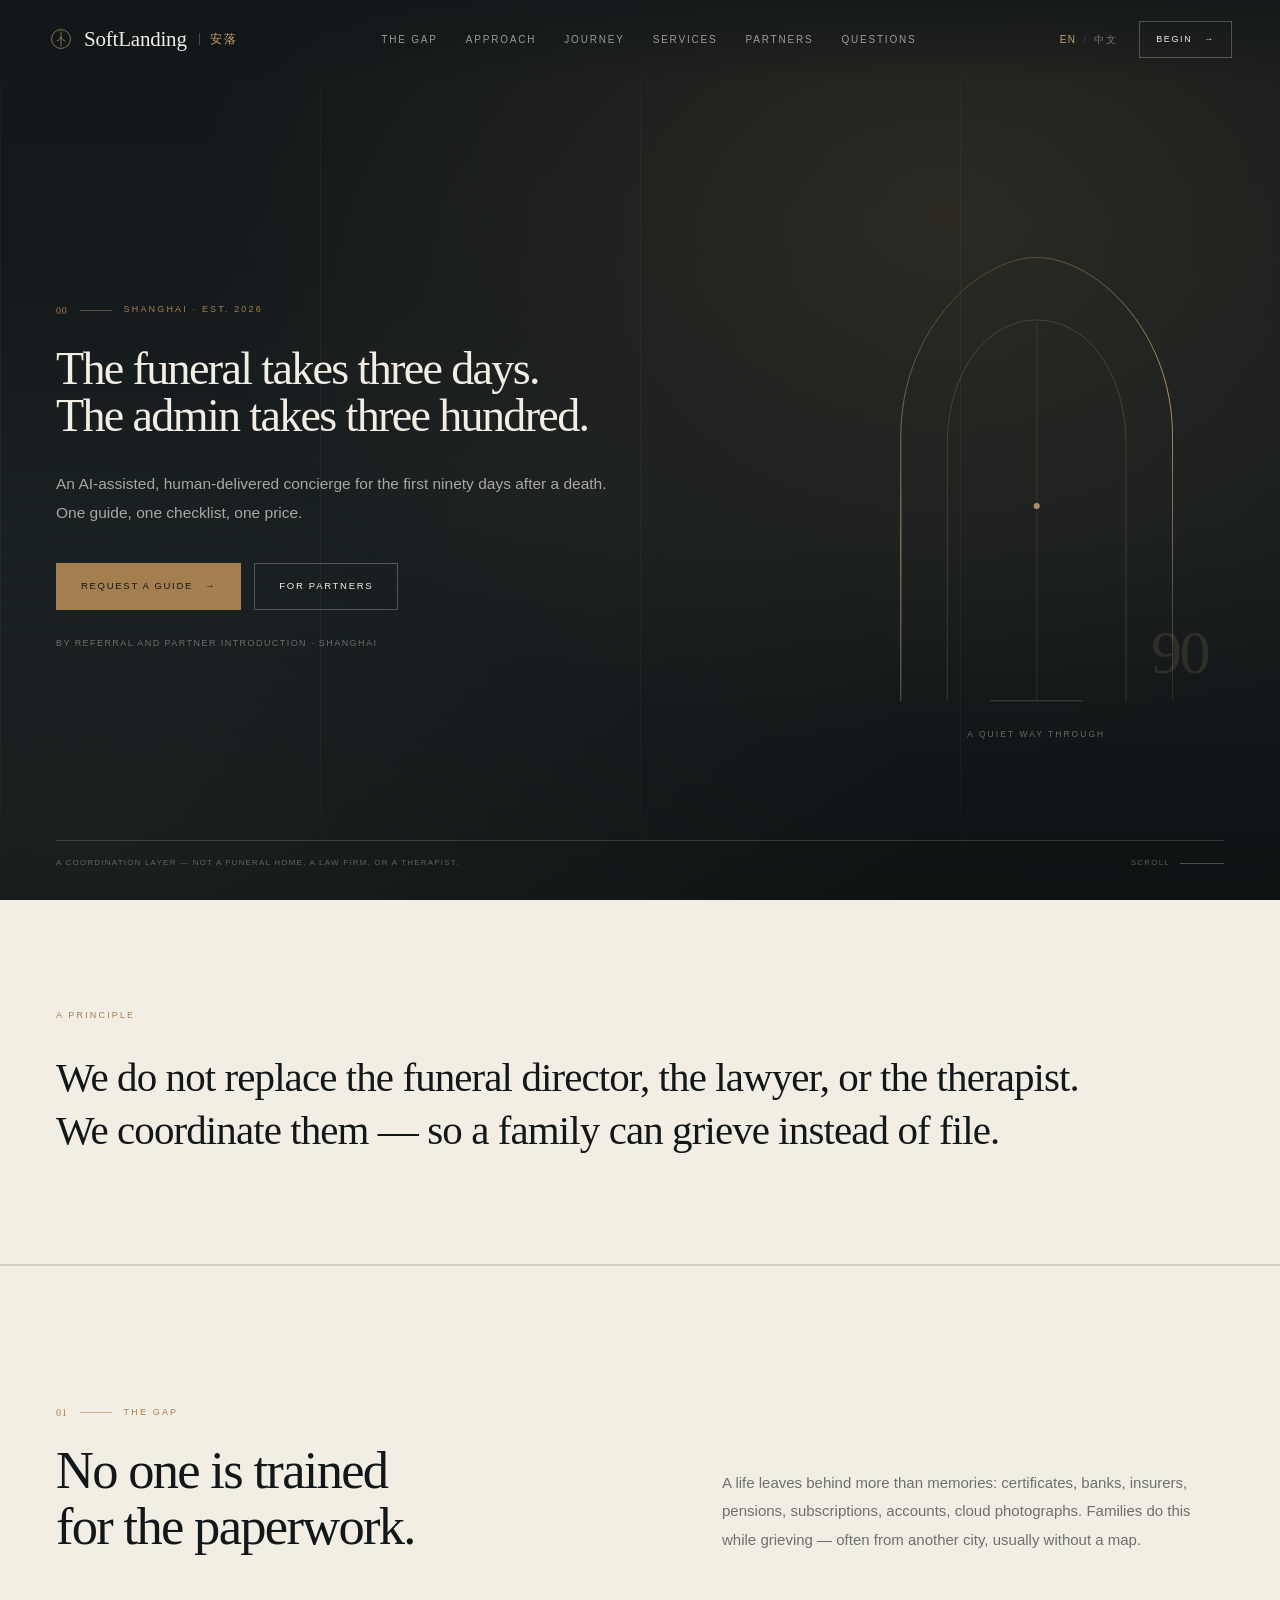
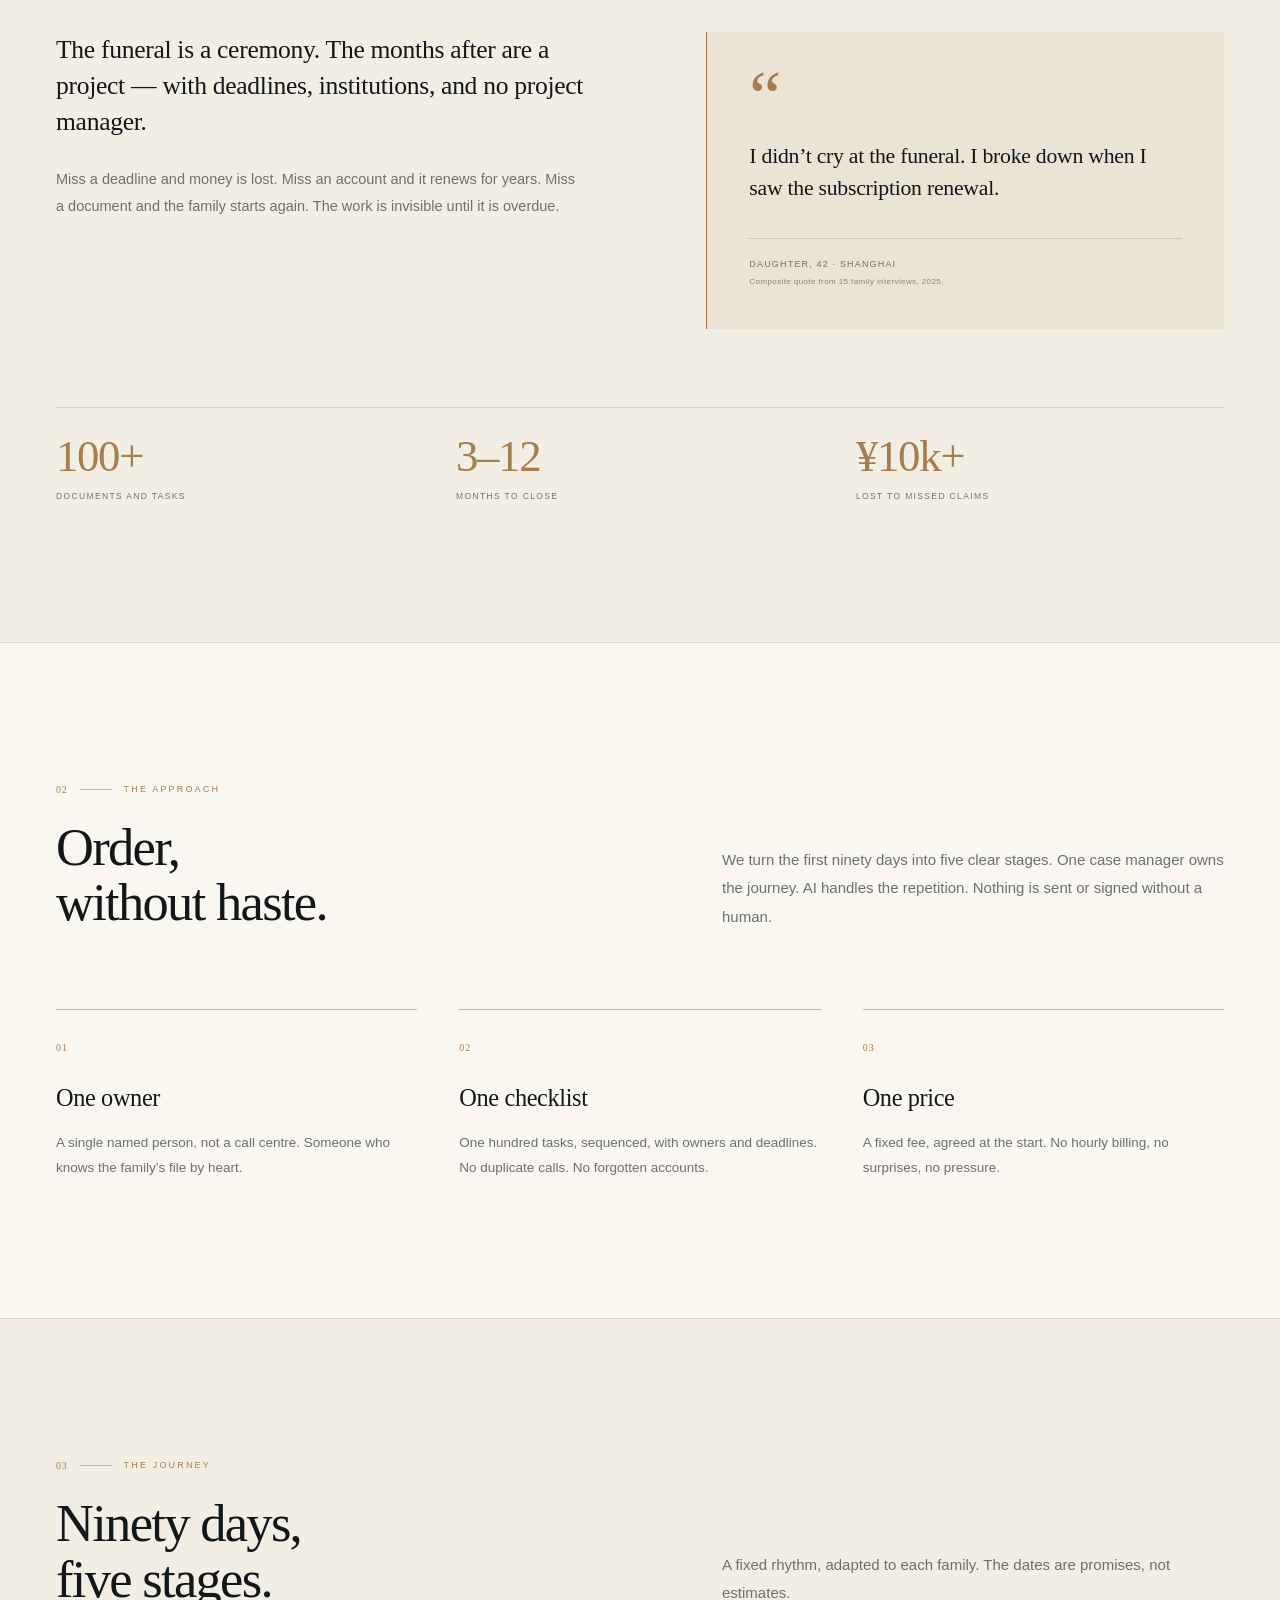
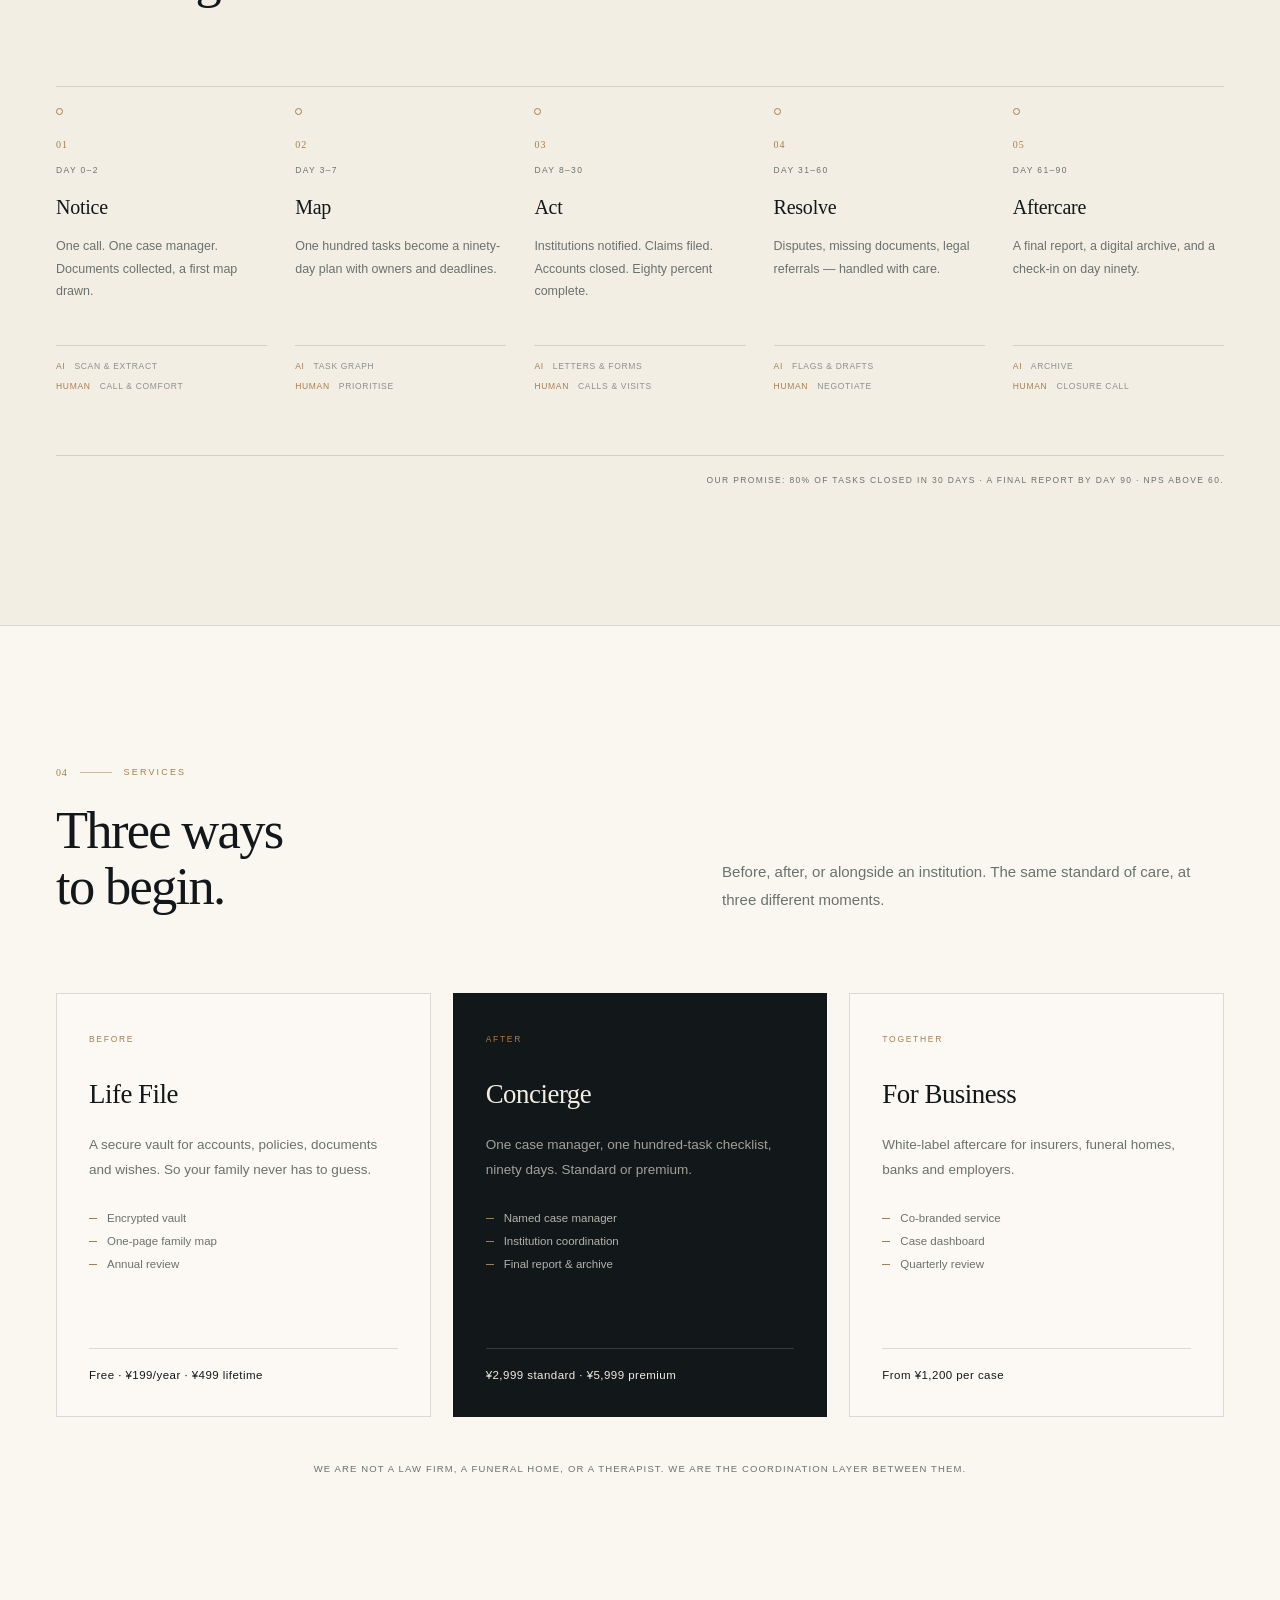
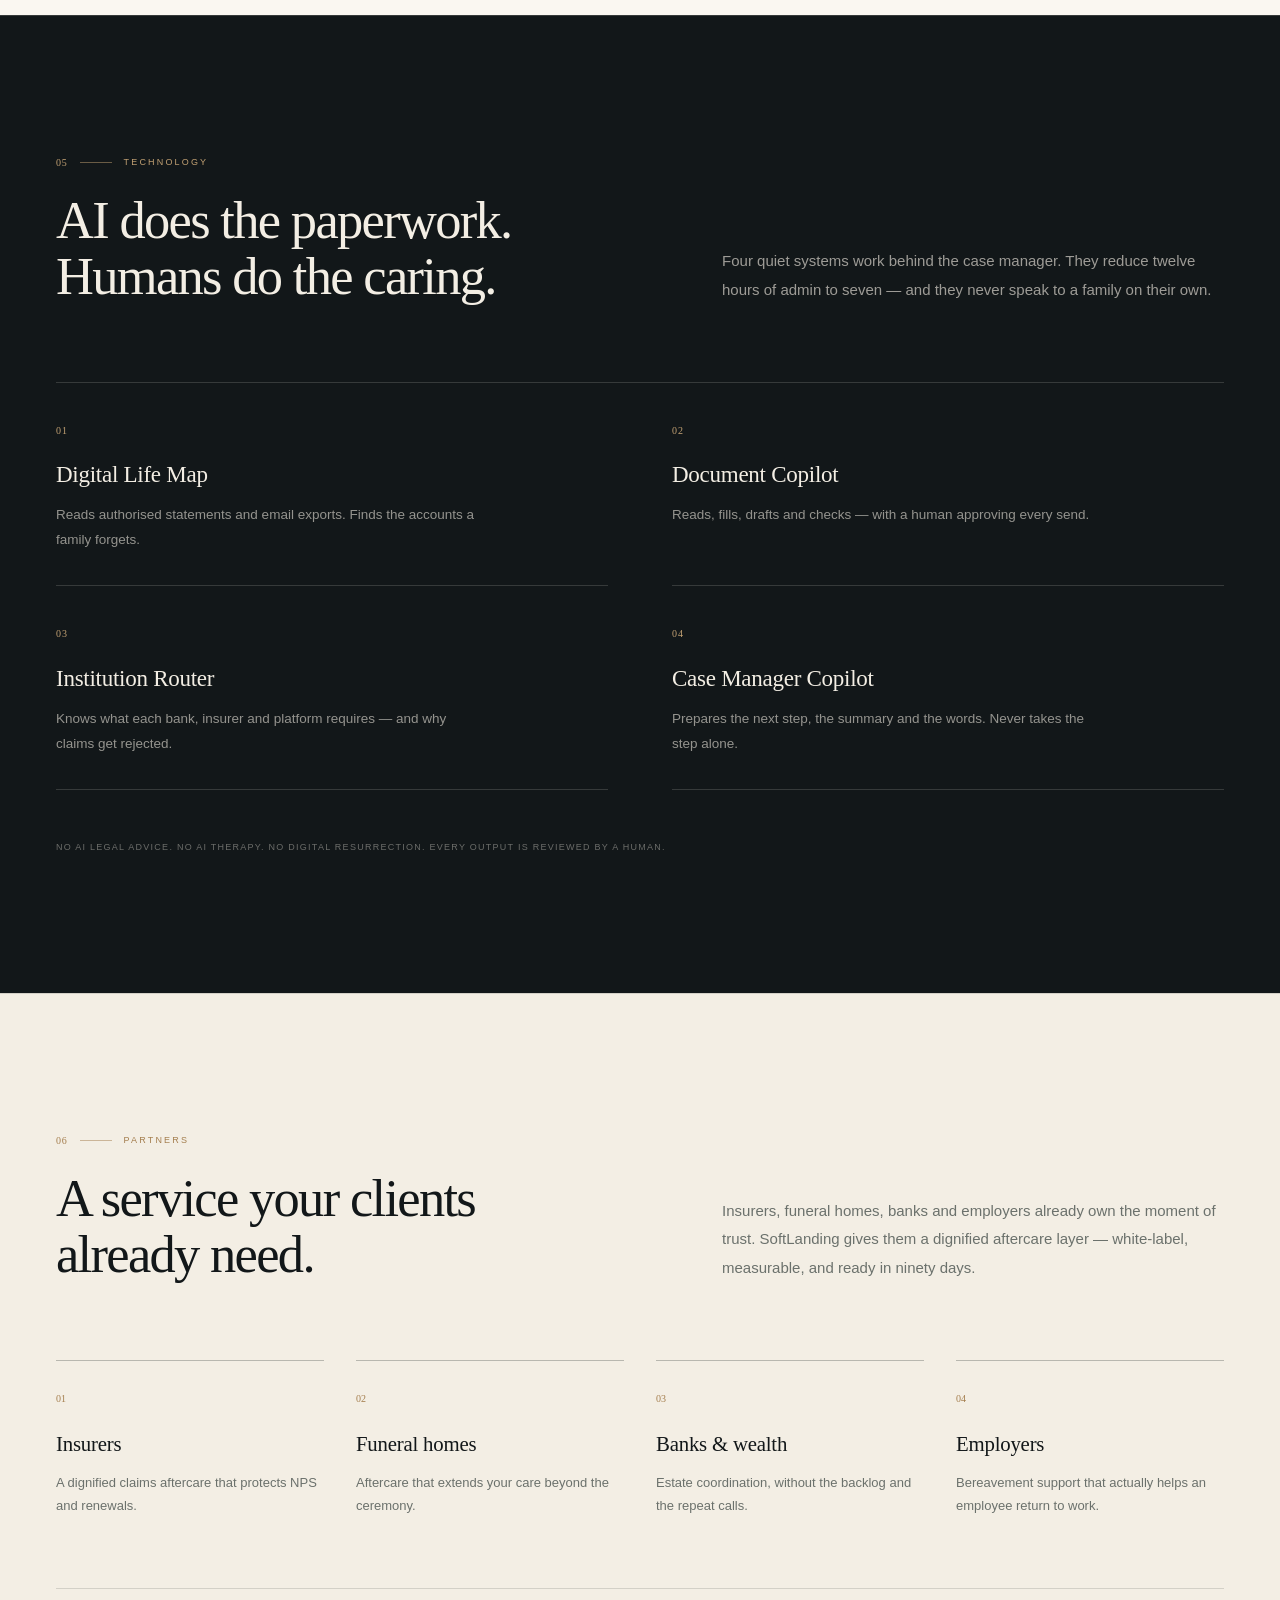
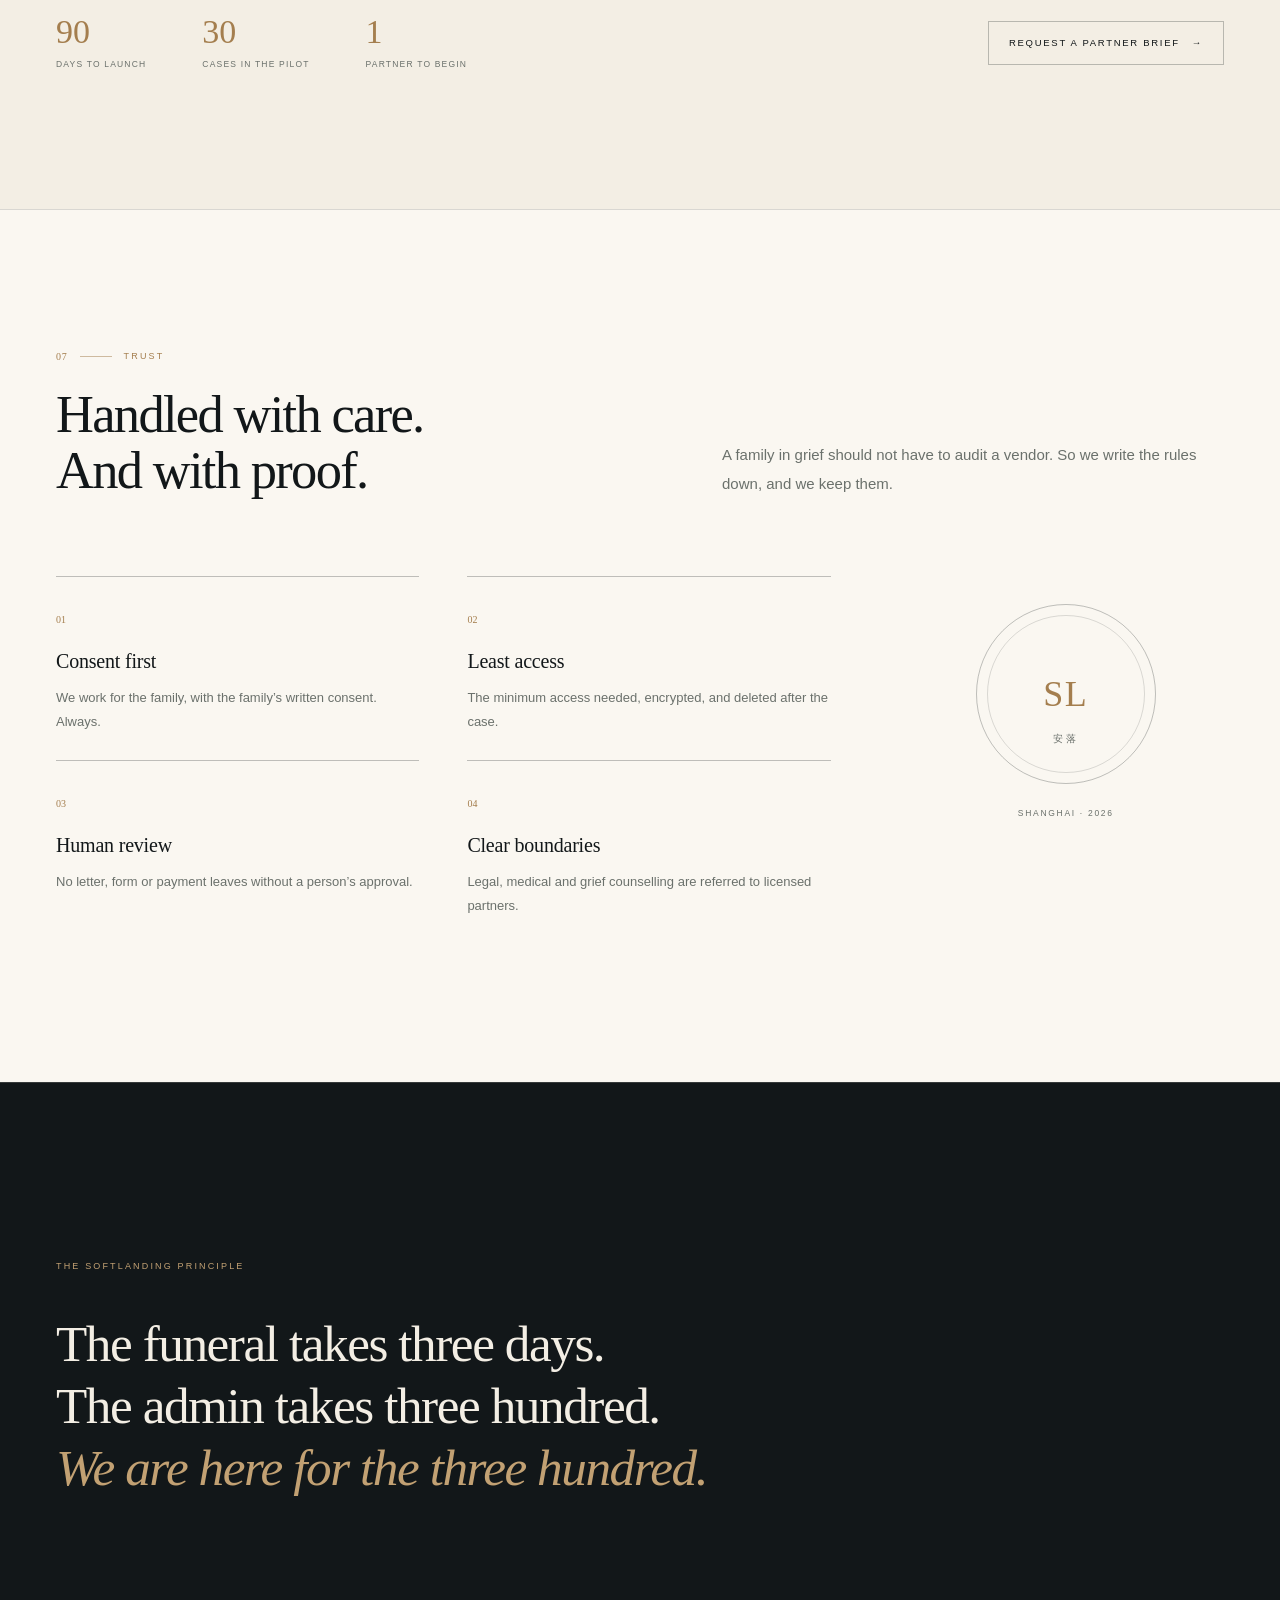
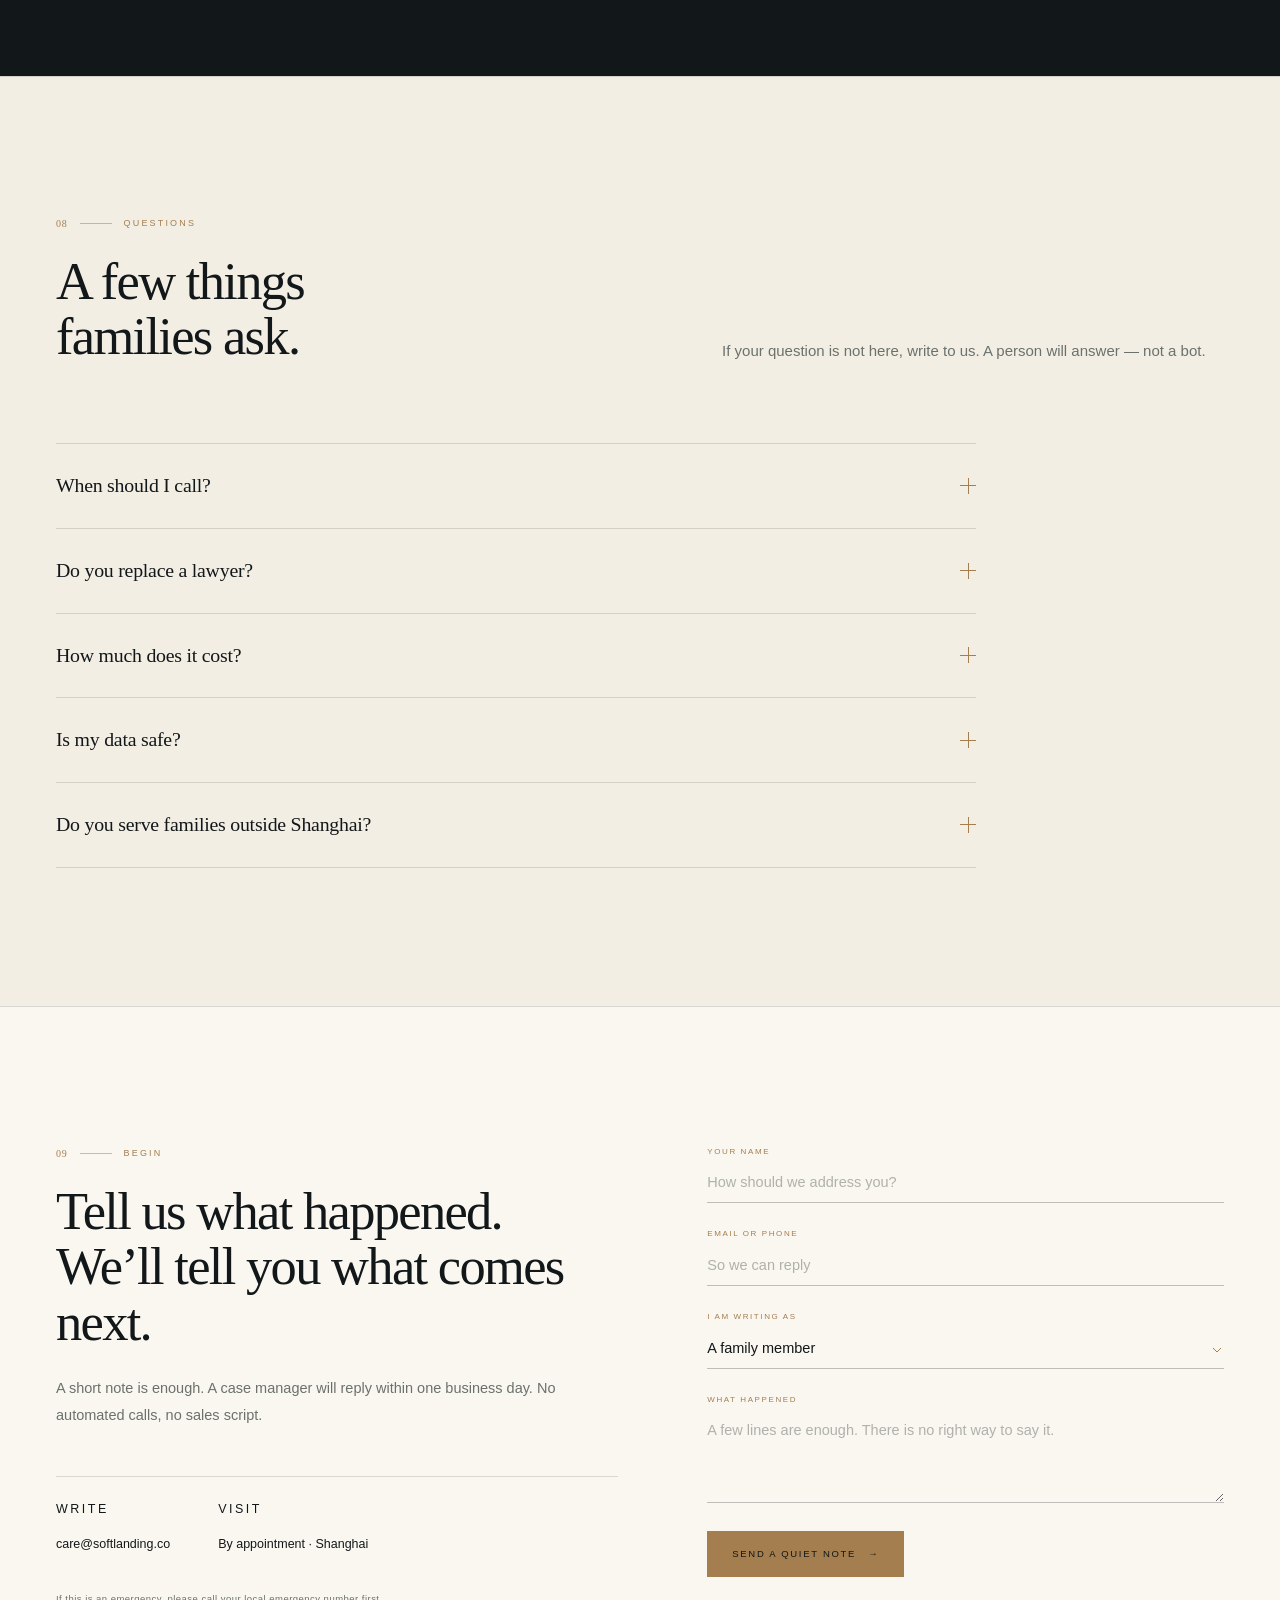
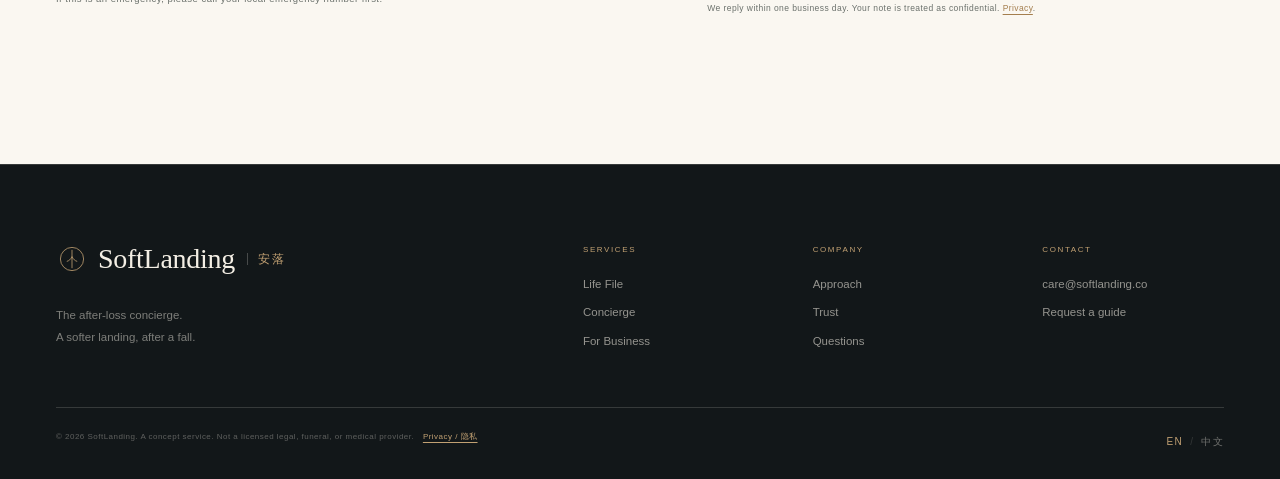
==== index.html @ 926f273c "Add files via upload" ====
<!doctype html>
<html lang="zh"
      data-home="true"
      data-title-zh="SoftLanding 安落 — 告别之后的安顿"
      data-title-en="SoftLanding — The after-loss concierge">
<head>
  <meta charset="utf-8">
  <meta name="viewport" content="width=device-width, initial-scale=1">
  <title>SoftLanding 安落 — 告别之后的安顿</title>
  <meta name="description" content="SoftLanding 安落：一位由 AI 辅助、由人交付的身后事管家。最初的九十天，一位管家，一张清单，一个价格。">
  <meta name="theme-color" content="#121719">
  <link rel="icon" href="data:image/svg+xml,%3Csvg xmlns='http://www.w3.org/2000/svg' viewBox='0 0 64 64'%3E%3Crect width='64' height='64' fill='%23121719'/%3E%3Ccircle cx='32' cy='32' r='21' fill='none' stroke='%23A47E4E' stroke-width='1.2'/%3E%3Cpath d='M32 15v34M22 38c4-1 7-4 10-9 3 5 6 8 10 9' fill='none' stroke='%23A47E4E' stroke-width='1.2'/%3E%3C/svg%3E">
  <link rel="stylesheet" href="styles.css">
  <noscript><style>.reveal{opacity:1 !important;transform:none !important}</style></noscript>
  <script>
    // Set language before paint to avoid a flash of both languages.
    try {
      var saved = localStorage.getItem('cw-lang');
      var query = new URLSearchParams(location.search).get('lang');
      var lang = query || saved || (navigator.language && navigator.language.toLowerCase().indexOf('zh') === 0 ? 'zh' : 'en');
      document.documentElement.lang = lang;
    } catch (e) {}
  </script>
</head>
<body>
  <a class="skip" href="#main"><span class="en">Skip to content</span><span class="zh">跳到正文</span></a>
  <div class="progress" id="progress" aria-hidden="true"></div>

  <header class="nav" id="nav">
    <div class="nav__inner">
      <a class="brand" href="#top" aria-label="SoftLanding 安落">
        <span class="brand__mark" aria-hidden="true">
          <svg viewBox="0 0 40 40" fill="none">
            <circle cx="20" cy="20" r="14.5" stroke="currentColor" stroke-width="1"/>
            <path d="M20 8.5v23M13.5 23c2.8-.7 4.8-2.6 6.5-6 1.7 3.4 3.7 5.3 6.5 6" stroke="currentColor" stroke-width="1"/>
          </svg>
        </span>
        <span class="brand__name">SoftLanding</span>
        <span class="brand__cn">安落</span>
      </a>

      <nav class="nav__links" aria-label="Primary">
        <a href="#gap"><span class="en">The gap</span><span class="zh">缺口</span></a>
        <a href="#approach"><span class="en">Approach</span><span class="zh">方式</span></a>
        <a href="#journey"><span class="en">Journey</span><span class="zh">流程</span></a>
        <a href="#services"><span class="en">Services</span><span class="zh">服务</span></a>
        <a href="#partners"><span class="en">Partners</span><span class="zh">合作</span></a>
        <a href="#questions"><span class="en">Questions</span><span class="zh">问答</span></a>
      </nav>

      <div class="nav__actions">
        <div class="lang" role="group" aria-label="Language">
          <button class="lang__btn" type="button" data-lang="en" aria-pressed="false">EN</button>
          <span class="lang__sep" aria-hidden="true">/</span>
          <button class="lang__btn" type="button" data-lang="zh" aria-pressed="true">中文</button>
        </div>
        <a class="btn btn--ghost nav__cta" href="#contact">
          <span class="en">Begin</span><span class="zh">预约</span>
          <span class="btn__arrow" aria-hidden="true">→</span>
        </a>
        <button class="menu-btn" type="button" aria-expanded="false" aria-controls="mobile-menu" aria-label="Open menu">
          <span></span><span></span>
        </button>
      </div>
    </div>
  </header>

  <div class="mobile" id="mobile-menu" aria-hidden="true">
    <div class="mobile__top">
      <span class="mobile__label"><span class="en">Menu</span><span class="zh">目录</span></span>
      <button class="mobile__close" type="button" aria-label="Close menu">×</button>
    </div>
    <nav class="mobile__links" aria-label="Mobile">
      <a href="#gap"><span class="en">The gap</span><span class="zh">缺口</span><span class="mobile__num">01</span></a>
      <a href="#approach"><span class="en">Approach</span><span class="zh">方式</span><span class="mobile__num">02</span></a>
      <a href="#journey"><span class="en">Journey</span><span class="zh">流程</span><span class="mobile__num">03</span></a>
      <a href="#services"><span class="en">Services</span><span class="zh">服务</span><span class="mobile__num">04</span></a>
      <a href="#ai"><span class="en">Technology</span><span class="zh">技术</span><span class="mobile__num">05</span></a>
      <a href="#partners"><span class="en">Partners</span><span class="zh">合作</span><span class="mobile__num">06</span></a>
      <a href="#trust"><span class="en">Trust</span><span class="zh">信任</span><span class="mobile__num">07</span></a>
      <a href="#questions"><span class="en">Questions</span><span class="zh">问答</span><span class="mobile__num">08</span></a>
      <a href="#contact"><span class="en">Begin</span><span class="zh">预约</span><span class="mobile__num">09</span></a>
    </nav>
    <div class="mobile__foot">
      <p><span class="en">Shanghai · by referral and partner introduction</span><span class="zh">上海 · 通过转介与合作机构</span></p>
      <p><a href="mailto:care@softlanding.co">care@softlanding.co</a></p>
    </div>
  </div>

  <main id="main">
    <!-- HERO -->
    <section class="hero" id="top">
      <div class="hero__bg" aria-hidden="true"></div>
      <div class="wrap hero__inner">
        <div class="hero__copy">
          <p class="kicker hero__kicker">
            <span class="kicker__num">00</span>
            <span class="kicker__rule" aria-hidden="true"></span>
            <span class="en">Shanghai · Est. 2026</span><span class="zh">上海 · 始于 2026</span>
          </p>
          <h1 class="hero__title">
            <span class="line"><span class="en">The funeral takes three days.</span><span class="zh">葬礼只有三天。</span></span>
            <span class="line"><span class="en">The admin takes three hundred.</span><span class="zh">身后事，却要三百天。</span></span>
          </h1>
          <p class="hero__sub">
            <span class="en">An AI-assisted, human-delivered concierge for the first ninety days after a death. One guide, one checklist, one price.</span>
            <span class="zh">一位由 AI 辅助、由人交付的身后事管家。最初的九十天，一位管家，一张清单，一个价格。</span>
          </p>
          <div class="hero__actions">
            <a class="btn btn--solid" href="#contact">
              <span class="en">Request a guide</span><span class="zh">预约一位管家</span>
              <span class="btn__arrow" aria-hidden="true">→</span>
            </a>
            <a class="btn btn--ghost" href="#partners">
              <span class="en">For partners</span><span class="zh">机构合作</span>
            </a>
          </div>
          <p class="hero__meta">
            <span class="en">By referral and partner introduction · Shanghai</span>
            <span class="zh">通过转介与合作机构 · 上海</span>
          </p>
        </div>

        <figure class="hero__figure" aria-hidden="true">
          <svg class="arch" viewBox="0 0 420 560" fill="none">
            <defs>
              <linearGradient id="archGrad" x1="60" y1="40" x2="360" y2="560" gradientUnits="userSpaceOnUse">
                <stop offset="0" stop-color="#C2A173" stop-opacity=".08"/>
                <stop offset=".48" stop-color="#C2A173" stop-opacity=".9"/>
                <stop offset="1" stop-color="#C2A173" stop-opacity=".12"/>
              </linearGradient>
            </defs>
            <path class="arch__line" d="M58 548V252C58 132 146 52 210 52s152 80 152 200v296" stroke="url(#archGrad)" stroke-width="1.1"/>
            <path class="arch__line arch__line--inner" d="M110 548V262c0-82 44-140 100-140s100 58 100 140v286" stroke="#C2A173" stroke-opacity=".26" stroke-width="1"/>
            <line x1="210" y1="124" x2="210" y2="548" stroke="#C2A173" stroke-opacity=".16"/>
            <circle cx="210" cy="330" r="3.4" fill="#C2A173" fill-opacity=".85"/>
            <path d="M158 548h104" stroke="#C2A173" stroke-opacity=".35"/>
          </svg>
          <figcaption>
            <span class="en">A quiet way through</span>
            <span class="zh">一条安静的路</span>
          </figcaption>
          <span class="hero__figure-index">90</span>
        </figure>
      </div>

      <div class="wrap hero__foot">
        <span><span class="en">A coordination layer — not a funeral home, a law firm, or a therapist.</span><span class="zh">一个协调层——不是殡葬公司、律所或心理咨询机构。</span></span>
        <span class="hero__foot-right"><span class="en">Scroll</span><span class="zh">向下</span> <span class="hero__line" aria-hidden="true"></span></span>
      </div>
    </section>

    <!-- MANIFESTO -->
    <section class="manifesto" aria-label="Manifesto">
      <div class="wrap">
        <p class="manifesto__label"><span class="en">A principle</span><span class="zh">原则</span></p>
        <p class="manifesto__text">
          <span class="en">We do not replace the funeral director, the lawyer, or the therapist. We coordinate them — so a family can grieve instead of file.</span>
          <span class="zh">我们不替代殡葬师、律师或心理咨询师。我们把他们协调在一起——让家人可以哀悼，而不是不停地跑手续。</span>
        </p>
      </div>
    </section>

    <!-- 01 THE GAP -->
    <section class="section" id="gap">
      <div class="wrap">
        <div class="section__head">
          <div>
            <p class="kicker"><span class="kicker__num">01</span><span class="kicker__rule" aria-hidden="true"></span><span class="en">The gap</span><span class="zh">缺口</span></p>
            <h2 class="reveal">
              <span class="en">No one is trained<br>for the paperwork.</span>
              <span class="zh">没有人教过我们，<br>如何料理身后事。</span>
            </h2>
          </div>
          <p class="section__intro reveal">
            <span class="en">A life leaves behind more than memories: certificates, banks, insurers, pensions, subscriptions, accounts, cloud photographs. Families do this while grieving — often from another city, usually without a map.</span>
            <span class="zh">一个人走后，留下的不只是回忆：证明、银行、保险、养老金、订阅、账号、云端的照片。家人要在悲痛里处理这些事，常常还在另一座城市，而且没有一张地图。</span>
          </p>
        </div>

        <div class="gap__grid">
          <div class="gap__copy reveal">
            <p class="lede">
              <span class="en">The funeral is a ceremony. The months after are a project — with deadlines, institutions, and no project manager.</span>
              <span class="zh">葬礼是一场仪式。之后的几个月，却是一个项目——有截止日期，有无数机构，却没有项目经理。</span>
            </p>
            <p>
              <span class="en">Miss a deadline and money is lost. Miss an account and it renews for years. Miss a document and the family starts again. The work is invisible until it is overdue.</span>
              <span class="zh">错过一个期限，钱就没了。漏掉一个账户，它可能自动续费好几年。少一份文件，全家就得从头再来。这些事平时看不见，直到逾期才浮现。</span>
            </p>
          </div>

          <aside class="quote-card reveal" style="--d:.1s">
            <span class="quote-card__mark" aria-hidden="true">“</span>
            <blockquote>
              <span class="en">I didn’t cry at the funeral. I broke down when I saw the subscription renewal.</span>
              <span class="zh">葬礼上我没哭。看到那条自动续费提醒时，我崩溃了。</span>
            </blockquote>
            <footer>
              <span class="en">Daughter, 42 · Shanghai<br><small>Composite quote from 15 family interviews, 2025.</small></span>
              <span class="zh">一位女儿，42 岁 · 上海<br><small>基于 2025 年 15 个家庭访谈的综合引语。</small></span>
            </footer>
          </aside>
        </div>

        <div class="stats reveal">
          <div class="stat">
            <span class="stat__num">100+</span>
            <span class="stat__label"><span class="en">documents and tasks</span><span class="zh">份文件与事务</span></span>
          </div>
          <div class="stat">
            <span class="stat__num">3–12</span>
            <span class="stat__label"><span class="en">months to close</span><span class="zh">个月才能结清</span></span>
          </div>
          <div class="stat">
            <span class="stat__num">¥10k+</span>
            <span class="stat__label"><span class="en">lost to missed claims</span><span class="zh">因漏赔而损失</span></span>
          </div>
        </div>
      </div>
    </section>

    <!-- 02 APPROACH -->
    <section class="section section--paper" id="approach">
      <div class="wrap">
        <div class="section__head">
          <div>
            <p class="kicker"><span class="kicker__num">02</span><span class="kicker__rule" aria-hidden="true"></span><span class="en">The approach</span><span class="zh">方式</span></p>
            <h2 class="reveal">
              <span class="en">Order,<br>without haste.</span>
              <span class="zh">不慌不忙，<br>把事安顿好。</span>
            </h2>
          </div>
          <p class="section__intro reveal">
            <span class="en">We turn the first ninety days into five clear stages. One case manager owns the journey. AI handles the repetition. Nothing is sent or signed without a human.</span>
            <span class="zh">我们把最初的九十天分成五个清楚的阶段。一位案件管家负责整个流程。AI 处理重复劳动。任何文件，未经人工确认，不会发出，也不会签署。</span>
          </p>
        </div>

        <div class="principles">
          <article class="principle reveal">
            <span class="principle__num">01</span>
            <h3><span class="en">One owner</span><span class="zh">一位管家</span></h3>
            <p><span class="en">A single named person, not a call centre. Someone who knows the family’s file by heart.</span><span class="zh">一位有名有姓的管家，不是一个呼叫中心。他记得住这个家庭的每一页材料。</span></p>
          </article>
          <article class="principle reveal" style="--d:.08s">
            <span class="principle__num">02</span>
            <h3><span class="en">One checklist</span><span class="zh">一张清单</span></h3>
            <p><span class="en">One hundred tasks, sequenced, with owners and deadlines. No duplicate calls. No forgotten accounts.</span><span class="zh">一百多项事务，按顺序排好，责任到人，日期清楚。不重复打电话，不漏掉账户。</span></p>
          </article>
          <article class="principle reveal" style="--d:.16s">
            <span class="principle__num">03</span>
            <h3><span class="en">One price</span><span class="zh">一个价格</span></h3>
            <p><span class="en">A fixed fee, agreed at the start. No hourly billing, no surprises, no pressure.</span><span class="zh">开始前就说好的固定费用。不按小时计费，没有意外账单，也没有催促。</span></p>
          </article>
        </div>
      </div>
    </section>

    <!-- 03 JOURNEY -->
    <section class="section" id="journey">
      <div class="wrap">
        <div class="section__head">
          <div>
            <p class="kicker"><span class="kicker__num">03</span><span class="kicker__rule" aria-hidden="true"></span><span class="en">The journey</span><span class="zh">流程</span></p>
            <h2 class="reveal">
              <span class="en">Ninety days,<br>five stages.</span>
              <span class="zh">九十天，<br>五个阶段。</span>
            </h2>
          </div>
          <p class="section__intro reveal">
            <span class="en">A fixed rhythm, adapted to each family. The dates are promises, not estimates.</span>
            <span class="zh">固定的节奏，按每个家庭调整。日期是承诺，不是估算。</span>
          </p>
        </div>

        <div class="timeline">
          <article class="stage reveal">
            <span class="stage__dot" aria-hidden="true"></span>
            <span class="stage__num">01</span>
            <span class="stage__day"><span class="en">Day 0–2</span><span class="zh">第 0–2 天</span></span>
            <h3><span class="en">Notice</span><span class="zh">通知</span></h3>
            <p><span class="en">One call. One case manager. Documents collected, a first map drawn.</span><span class="zh">一通电话。一位管家。收集文件，画出第一张地图。</span></p>
            <div class="stage__roles">
              <span><em>AI</em> <span class="en">scan &amp; extract</span><span class="zh">扫描与提取</span></span>
              <span><em>Human</em> <span class="en">call &amp; comfort</span><span class="zh">通话与安抚</span></span>
            </div>
          </article>

          <article class="stage reveal" style="--d:.06s">
            <span class="stage__dot" aria-hidden="true"></span>
            <span class="stage__num">02</span>
            <span class="stage__day"><span class="en">Day 3–7</span><span class="zh">第 3–7 天</span></span>
            <h3><span class="en">Map</span><span class="zh">梳理</span></h3>
            <p><span class="en">One hundred tasks become a ninety-day plan with owners and deadlines.</span><span class="zh">一百多项事务，变成一张九十天计划，责任到人，日期清楚。</span></p>
            <div class="stage__roles">
              <span><em>AI</em> <span class="en">task graph</span><span class="zh">任务图谱</span></span>
              <span><em>Human</em> <span class="en">prioritise</span><span class="zh">排优先级</span></span>
            </div>
          </article>

          <article class="stage reveal" style="--d:.12s">
            <span class="stage__dot" aria-hidden="true"></span>
            <span class="stage__num">03</span>
            <span class="stage__day"><span class="en">Day 8–30</span><span class="zh">第 8–30 天</span></span>
            <h3><span class="en">Act</span><span class="zh">办理</span></h3>
            <p><span class="en">Institutions notified. Claims filed. Accounts closed. Eighty percent complete.</span><span class="zh">通知机构，提交理赔，关闭账户。完成八成。</span></p>
            <div class="stage__roles">
              <span><em>AI</em> <span class="en">letters &amp; forms</span><span class="zh">函件与表格</span></span>
              <span><em>Human</em> <span class="en">calls &amp; visits</span><span class="zh">电话与上门</span></span>
            </div>
          </article>

          <article class="stage reveal" style="--d:.18s">
            <span class="stage__dot" aria-hidden="true"></span>
            <span class="stage__num">04</span>
            <span class="stage__day"><span class="en">Day 31–60</span><span class="zh">第 31–60 天</span></span>
            <h3><span class="en">Resolve</span><span class="zh">收尾</span></h3>
            <p><span class="en">Disputes, missing documents, legal referrals — handled with care.</span><span class="zh">争议、缺失的文件、法律转介——一件件处理。</span></p>
            <div class="stage__roles">
              <span><em>AI</em> <span class="en">flags &amp; drafts</span><span class="zh">提示与草稿</span></span>
              <span><em>Human</em> <span class="en">negotiate</span><span class="zh">协商</span></span>
            </div>
          </article>

          <article class="stage reveal" style="--d:.24s">
            <span class="stage__dot" aria-hidden="true"></span>
            <span class="stage__num">05</span>
            <span class="stage__day"><span class="en">Day 61–90</span><span class="zh">第 61–90 天</span></span>
            <h3><span class="en">Aftercare</span><span class="zh">安置</span></h3>
            <p><span class="en">A final report, a digital archive, and a check-in on day ninety.</span><span class="zh">一份结案报告，一份数字档案，第九十天的一次回访。</span></p>
            <div class="stage__roles">
              <span><em>AI</em> <span class="en">archive</span><span class="zh">归档</span></span>
              <span><em>Human</em> <span class="en">closure call</span><span class="zh">回访</span></span>
            </div>
          </article>
        </div>

        <p class="sla reveal">
          <span class="en">Our promise: 80% of tasks closed in 30 days · a final report by day 90 · NPS above 60.</span>
          <span class="zh">我们的承诺：30 天内完成八成事务 · 第 90 天交付结案报告 · NPS 高于 60。</span>
        </p>
      </div>
    </section>

    <!-- 04 SERVICES -->
    <section class="section section--paper" id="services">
      <div class="wrap">
        <div class="section__head">
          <div>
            <p class="kicker"><span class="kicker__num">04</span><span class="kicker__rule" aria-hidden="true"></span><span class="en">Services</span><span class="zh">服务</span></p>
            <h2 class="reveal">
              <span class="en">Three ways<br>to begin.</span>
              <span class="zh">三种开始<br>的方式。</span>
            </h2>
          </div>
          <p class="section__intro reveal">
            <span class="en">Before, after, or alongside an institution. The same standard of care, at three different moments.</span>
            <span class="zh">生前、身后，或与机构一起。三个不同的时刻，同一种照料标准。</span>
          </p>
        </div>

        <div class="services">
          <article class="service reveal">
            <p class="service__eyebrow"><span class="en">Before</span><span class="zh">生前</span></p>
            <h3><span class="en">Life File</span><span class="zh">人生档案</span></h3>
            <p class="service__desc"><span class="en">A secure vault for accounts, policies, documents and wishes. So your family never has to guess.</span><span class="zh">一个加密的保险箱：账号、保单、文件与心愿。让家人不必靠猜。</span></p>
            <ul>
              <li><span class="en">Encrypted vault</span><span class="zh">加密保险箱</span></li>
              <li><span class="en">One-page family map</span><span class="zh">一页家庭地图</span></li>
              <li><span class="en">Annual review</span><span class="zh">年度复核</span></li>
            </ul>
            <p class="service__price"><span class="en">Free · ¥199/year · ¥499 lifetime</span><span class="zh">免费 · ¥199/年 · ¥499 终身</span></p>
          </article>

          <article class="service service--featured reveal" style="--d:.08s">
            <p class="service__eyebrow"><span class="en">After</span><span class="zh">身后</span></p>
            <h3><span class="en">Concierge</span><span class="zh">全程管家</span></h3>
            <p class="service__desc"><span class="en">One case manager, one hundred-task checklist, ninety days. Standard or premium.</span><span class="zh">一位管家，一张百项清单，九十天。标准版或尊享版。</span></p>
            <ul>
              <li><span class="en">Named case manager</span><span class="zh">专属管家</span></li>
              <li><span class="en">Institution coordination</span><span class="zh">机构协调</span></li>
              <li><span class="en">Final report &amp; archive</span><span class="zh">结案报告与档案</span></li>
            </ul>
            <p class="service__price"><span class="en">¥2,999 standard · ¥5,999 premium</span><span class="zh">标准 ¥2,999 · 尊享 ¥5,999</span></p>
          </article>

          <article class="service reveal" style="--d:.16s">
            <p class="service__eyebrow"><span class="en">Together</span><span class="zh">合作</span></p>
            <h3><span class="en">For Business</span><span class="zh">机构服务</span></h3>
            <p class="service__desc"><span class="en">White-label aftercare for insurers, funeral homes, banks and employers.</span><span class="zh">为保险、殡葬、银行与企业提供白标身后事服务。</span></p>
            <ul>
              <li><span class="en">Co-branded service</span><span class="zh">联合品牌服务</span></li>
              <li><span class="en">Case dashboard</span><span class="zh">案件看板</span></li>
              <li><span class="en">Quarterly review</span><span class="zh">季度复盘</span></li>
            </ul>
            <p class="service__price"><span class="en">From ¥1,200 per case</span><span class="zh">¥1,200/案起</span></p>
          </article>
        </div>

        <p class="services__note reveal">
          <span class="en">We are not a law firm, a funeral home, or a therapist. We are the coordination layer between them.</span>
          <span class="zh">我们不是律所、殡葬公司或心理咨询机构。我们是它们之间的协调层。</span>
        </p>
      </div>
    </section>

    <!-- 05 AI -->
    <section class="section section--dark" id="ai">
      <div class="wrap">
        <div class="section__head">
          <div>
            <p class="kicker kicker--light"><span class="kicker__num">05</span><span class="kicker__rule" aria-hidden="true"></span><span class="en">Technology</span><span class="zh">技术</span></p>
            <h2 class="reveal">
              <span class="en">AI does the paperwork.<br>Humans do the caring.</span>
              <span class="zh">AI 处理文书。<br>人负责陪伴。</span>
            </h2>
          </div>
          <p class="section__intro reveal">
            <span class="en">Four quiet systems work behind the case manager. They reduce twelve hours of admin to seven — and they never speak to a family on their own.</span>
            <span class="zh">四套安静的系统在管家身后工作。它们把十二小时的文书工作压缩到七小时——但它们从不独自面对一个家庭。</span>
          </p>
        </div>

        <div class="modules">
          <article class="module reveal">
            <span class="module__num">01</span>
            <h3><span class="en">Digital Life Map</span><span class="zh">数字生活地图</span></h3>
            <p><span class="en">Reads authorised statements and email exports. Finds the accounts a family forgets.</span><span class="zh">读取授权范围内的账单与邮件导出，找到家人已经忘记的账户。</span></p>
          </article>
          <article class="module reveal" style="--d:.06s">
            <span class="module__num">02</span>
            <h3><span class="en">Document Copilot</span><span class="zh">文书副驾</span></h3>
            <p><span class="en">Reads, fills, drafts and checks — with a human approving every send.</span><span class="zh">识别、填写、起草、核对——每一次发出，都有人批准。</span></p>
          </article>
          <article class="module reveal" style="--d:.12s">
            <span class="module__num">03</span>
            <h3><span class="en">Institution Router</span><span class="zh">机构路由器</span></h3>
            <p><span class="en">Knows what each bank, insurer and platform requires — and why claims get rejected.</span><span class="zh">知道每家银行、保险公司与平台要什么——也知道理赔为什么被拒。</span></p>
          </article>
          <article class="module reveal" style="--d:.18s">
            <span class="module__num">04</span>
            <h3><span class="en">Case Manager Copilot</span><span class="zh">管家副驾</span></h3>
            <p><span class="en">Prepares the next step, the summary and the words. Never takes the step alone.</span><span class="zh">准备下一步、摘要与措辞。但从不独自迈出那一步。</span></p>
          </article>
        </div>

        <p class="ai__note reveal">
          <span class="en">No AI legal advice. No AI therapy. No digital resurrection. Every output is reviewed by a human.</span>
          <span class="zh">AI 不提供法律意见，不做心理治疗，不做数字复活。每一份输出，都有人复核。</span>
        </p>
      </div>
    </section>

    <!-- 06 PARTNERS -->
    <section class="section" id="partners">
      <div class="wrap">
        <div class="section__head">
          <div>
            <p class="kicker"><span class="kicker__num">06</span><span class="kicker__rule" aria-hidden="true"></span><span class="en">Partners</span><span class="zh">合作</span></p>
            <h2 class="reveal">
              <span class="en">A service your clients<br>already need.</span>
              <span class="zh">一项你的客户<br>已经在需要的服务。</span>
            </h2>
          </div>
          <p class="section__intro reveal">
            <span class="en">Insurers, funeral homes, banks and employers already own the moment of trust. SoftLanding gives them a dignified aftercare layer — white-label, measurable, and ready in ninety days.</span>
            <span class="zh">保险、殡葬、银行与企业，已经站在信任发生的那一刻。安落为它们提供一层体面的身后事服务——可白标、可衡量，九十天即可上线。</span>
          </p>
        </div>

        <div class="partners">
          <article class="partner reveal">
            <span class="partner__num">01</span>
            <h3><span class="en">Insurers</span><span class="zh">保险</span></h3>
            <p><span class="en">A dignified claims aftercare that protects NPS and renewals.</span><span class="zh">体面的理赔后服务，守住 NPS 与续保。</span></p>
          </article>
          <article class="partner reveal" style="--d:.06s">
            <span class="partner__num">02</span>
            <h3><span class="en">Funeral homes</span><span class="zh">殡葬</span></h3>
            <p><span class="en">Aftercare that extends your care beyond the ceremony.</span><span class="zh">把关怀延伸到葬礼之后。</span></p>
          </article>
          <article class="partner reveal" style="--d:.12s">
            <span class="partner__num">03</span>
            <h3><span class="en">Banks &amp; wealth</span><span class="zh">银行与财富</span></h3>
            <p><span class="en">Estate coordination, without the backlog and the repeat calls.</span><span class="zh">遗产协调，不再积压，不再反复来电。</span></p>
          </article>
          <article class="partner reveal" style="--d:.18s">
            <span class="partner__num">04</span>
            <h3><span class="en">Employers</span><span class="zh">企业</span></h3>
            <p><span class="en">Bereavement support that actually helps an employee return to work.</span><span class="zh">真正有用的丧亲支持，让员工能回到工作。</span></p>
          </article>
        </div>

        <div class="pilot reveal">
          <div class="pilot__metrics">
            <div><strong>90</strong><span><span class="en">days to launch</span><span class="zh">天上线</span></span></div>
            <div><strong>30</strong><span><span class="en">cases in the pilot</span><span class="zh">个试点案件</span></span></div>
            <div><strong>1</strong><span><span class="en">partner to begin</span><span class="zh">家伙伴即可开始</span></span></div>
          </div>
          <a class="btn btn--line" href="#contact">
            <span class="en">Request a partner brief</span><span class="zh">索取合作方案</span>
            <span class="btn__arrow" aria-hidden="true">→</span>
          </a>
        </div>
      </div>
    </section>

    <!-- 07 TRUST -->
    <section class="section section--paper" id="trust">
      <div class="wrap">
        <div class="section__head">
          <div>
            <p class="kicker"><span class="kicker__num">07</span><span class="kicker__rule" aria-hidden="true"></span><span class="en">Trust</span><span class="zh">信任</span></p>
            <h2 class="reveal">
              <span class="en">Handled with care.<br>And with proof.</span>
              <span class="zh">用心，<br>也经得起检查。</span>
            </h2>
          </div>
          <p class="section__intro reveal">
            <span class="en">A family in grief should not have to audit a vendor. So we write the rules down, and we keep them.</span>
            <span class="zh">一个正在哀悼的家庭，不该还要去审查服务商。所以我们把规则写下来，并且做到。</span>
          </p>
        </div>

        <div class="trust__grid">
          <div class="commitments">
            <article class="commit reveal">
              <span class="commit__num">01</span>
              <h3><span class="en">Consent first</span><span class="zh">先征得同意</span></h3>
              <p><span class="en">We work for the family, with the family’s written consent. Always.</span><span class="zh">我们为家庭工作，以家庭的书面同意为前提。始终如此。</span></p>
            </article>
            <article class="commit reveal" style="--d:.06s">
              <span class="commit__num">02</span>
              <h3><span class="en">Least access</span><span class="zh">最小权限</span></h3>
              <p><span class="en">The minimum access needed, encrypted, and deleted after the case.</span><span class="zh">只取必要的权限，全程加密，结案后删除。</span></p>
            </article>
            <article class="commit reveal" style="--d:.12s">
              <span class="commit__num">03</span>
              <h3><span class="en">Human review</span><span class="zh">人工复核</span></h3>
              <p><span class="en">No letter, form or payment leaves without a person’s approval.</span><span class="zh">任何函件、表格或付款，未经人工批准不会发出。</span></p>
            </article>
            <article class="commit reveal" style="--d:.18s">
              <span class="commit__num">04</span>
              <h3><span class="en">Clear boundaries</span><span class="zh">边界清楚</span></h3>
              <p><span class="en">Legal, medical and grief counselling are referred to licensed partners.</span><span class="zh">法律、医疗与哀伤辅导，转介给有资质的伙伴。</span></p>
            </article>
          </div>

          <aside class="seal-wrap reveal" style="--d:.1s">
            <div class="seal" aria-hidden="true">
              <span class="seal__ring"></span>
              <span class="seal__mark">SL</span>
              <span class="seal__cn">安落</span>
            </div>
            <p><span class="en">Shanghai · 2026</span><span class="zh">上海 · 2026</span></p>
          </aside>
        </div>
      </div>
    </section>

    <!-- INTERLUDE -->
    <section class="interlude" aria-label="The SoftLanding principle">
      <div class="wrap">
        <p class="interlude__label"><span class="en">The SoftLanding principle</span><span class="zh">安落的原则</span></p>
        <blockquote class="interlude__quote reveal">
          <span class="en">The funeral takes three days.<br>The admin takes three hundred.<br><em>We are here for the three hundred.</em></span>
          <span class="zh">葬礼只有三天。<br>身后事，却有三百天。<br><em>我们为那三百天而来。</em></span>
        </blockquote>
      </div>
    </section>

    <!-- 08 QUESTIONS -->
    <section class="section" id="questions">
      <div class="wrap">
        <div class="section__head">
          <div>
            <p class="kicker"><span class="kicker__num">08</span><span class="kicker__rule" aria-hidden="true"></span><span class="en">Questions</span><span class="zh">问答</span></p>
            <h2 class="reveal">
              <span class="en">A few things<br>families ask.</span>
              <span class="zh">家属常问的<br>几件事。</span>
            </h2>
          </div>
          <p class="section__intro reveal">
            <span class="en">If your question is not here, write to us. A person will answer — not a bot.</span>
            <span class="zh">如果这里没有你的问题，写给我们。回复你的是一个人，不是机器人。</span>
          </p>
        </div>

        <div class="faq">
          <div class="faq__item reveal">
            <button class="faq__q" type="button" aria-expanded="false">
              <span><span class="en">When should I call?</span><span class="zh">什么时候该联系你们？</span></span>
              <span class="faq__icon" aria-hidden="true"></span>
            </button>
            <div class="faq__a">
              <p><span class="en">Ideally within 48 hours of a death. If it has been months, we can still help — most files can be rebuilt.</span><span class="zh">最好在亲人离世后 48 小时内。即使已经过去几个月，我们仍然可以帮忙——大多数材料都可以重新整理。</span></p>
            </div>
          </div>

          <div class="faq__item reveal">
            <button class="faq__q" type="button" aria-expanded="false">
              <span><span class="en">Do you replace a lawyer?</span><span class="zh">你们能替代律师吗？</span></span>
              <span class="faq__icon" aria-hidden="true"></span>
            </button>
            <div class="faq__a">
              <p><span class="en">No. We prepare, coordinate and accompany. Legal advice and notarisation are handled by licensed partners.</span><span class="zh">不能。我们做准备、协调与陪同。法律意见与公证，由有资质的伙伴处理。</span></p>
            </div>
          </div>

          <div class="faq__item reveal">
            <button class="faq__q" type="button" aria-expanded="false">
              <span><span class="en">How much does it cost?</span><span class="zh">费用是多少？</span></span>
              <span class="faq__icon" aria-hidden="true"></span>
            </button>
            <div class="faq__a">
              <p><span class="en">Standard ¥2,999; premium ¥5,999; partner cases from ¥1,200. A fixed fee, agreed before we begin. No hourly billing.</span><span class="zh">标准 ¥2,999；尊享 ¥5,999；机构案件 ¥1,200 起。开始前说好的固定费用，不按小时计费。</span></p>
            </div>
          </div>

          <div class="faq__item reveal">
            <button class="faq__q" type="button" aria-expanded="false">
              <span><span class="en">Is my data safe?</span><span class="zh">我的数据安全吗？</span></span>
              <span class="faq__icon" aria-hidden="true"></span>
            </button>
            <div class="faq__a">
              <p><span class="en">Encrypted, least-access, deleted after the case. We never sell data, and we never train public models on a family’s file.</span><span class="zh">加密、最小权限、结案删除。我们绝不出售数据，也绝不用一个家庭的材料训练公共模型。</span></p>
            </div>
          </div>

          <div class="faq__item reveal">
            <button class="faq__q" type="button" aria-expanded="false">
              <span><span class="en">Do you serve families outside Shanghai?</span><span class="zh">上海以外可以服务吗？</span></span>
              <span class="faq__icon" aria-hidden="true"></span>
            </button>
            <div class="faq__a">
              <p><span class="en">We start in Shanghai. For document-heavy cases, remote support is available nationwide; on-site visits are arranged case by case.</span><span class="zh">我们从上海开始。以文件为主的事务，可全国远程支持；需要上门的，按案件单独安排。</span></p>
            </div>
          </div>
        </div>
      </div>
    </section>

    <!-- 09 CONTACT -->
    <section class="section section--paper" id="contact">
      <div class="wrap contact">
        <div class="contact__copy">
          <p class="kicker"><span class="kicker__num">09</span><span class="kicker__rule" aria-hidden="true"></span><span class="en">Begin</span><span class="zh">开始</span></p>
          <h2 class="reveal">
            <span class="en">Tell us what happened.<br>We’ll tell you what comes next.</span>
            <span class="zh">告诉我们发生了什么。<br>我们告诉你下一步。</span>
          </h2>
          <p class="reveal">
            <span class="en">A short note is enough. A case manager will reply within one business day. No automated calls, no sales script.</span>
            <span class="zh">几句话就够。一位管家会在一个工作日内回复。没有自动电话，没有推销话术。</span>
          </p>
          <div class="contact__details reveal">
            <div>
              <span class="contact__label"><span class="en">Write</span><span class="zh">写信</span></span>
              <a href="mailto:care@softlanding.co">care@softlanding.co</a>
            </div>
            <div>
              <span class="contact__label"><span class="en">Visit</span><span class="zh">来访</span></span>
              <span><span class="en">By appointment · Shanghai</span><span class="zh">预约制 · 上海</span></span>
            </div>
          </div>
          <p class="contact__emergency">
            <span class="en">If this is an emergency, please call your local emergency number first.</span>
            <span class="zh">如有紧急情况，请先拨打当地急救电话。</span>
          </p>
        </div>

        <form class="form reveal" id="contact-form" name="contact" method="POST" action="/thank-you.html"
              data-netlify="true" netlify-honeypot="bot-field" novalidate>
          <input type="hidden" name="form-name" value="contact">
          <p class="form__bot" hidden>
            <label>Don’t fill this out: <input name="bot-field"></label>
          </p>
          <div class="field">
            <label for="name"><span class="en">Your name</span><span class="zh">你的称呼</span></label>
            <input id="name" name="name" type="text" autocomplete="name" required
                   data-ph-en="How should we address you?" data-ph-zh="我们该怎么称呼你？">
          </div>
          <div class="field">
            <label for="email"><span class="en">Email or phone</span><span class="zh">邮箱或电话</span></label>
            <input id="email" name="email" type="text" autocomplete="email" required
                   data-ph-en="So we can reply" data-ph-zh="方便我们回复">
          </div>
          <div class="field">
            <label for="role"><span class="en">I am writing as</span><span class="zh">我的身份</span></label>
            <select id="role" name="role" required>
              <option value="family" data-en="A family member" data-zh="一位家属">A family member / 一位家属</option>
              <option value="partner" data-en="A partner institution" data-zh="合作机构">A partner institution / 合作机构</option>
              <option value="other" data-en="Something else" data-zh="其他">Something else / 其他</option>
            </select>
          </div>
          <div class="field">
            <label for="message"><span class="en">What happened</span><span class="zh">发生了什么</span></label>
            <textarea id="message" name="message" rows="4" required
                      data-ph-en="A few lines are enough. There is no right way to say it."
                      data-ph-zh="几句话就够。没有标准的说法。"></textarea>
          </div>
          <button class="btn btn--solid form__submit" type="submit">
            <span class="en">Send a quiet note</span><span class="zh">发送</span>
            <span class="btn__arrow" aria-hidden="true">→</span>
          </button>
          <p class="form__note">
            <span class="en">We reply within one business day. Your note is treated as confidential. <a href="privacy.html">Privacy</a>.</span>
            <span class="zh">一个工作日内回复。你的来信会被保密处理。<a href="privacy.html">隐私说明</a>。</span>
          </p>
          <p class="form__error" id="form-error" hidden>
            <span class="en">Something went wrong. Please write to <a href="mailto:care@softlanding.co">care@softlanding.co</a>.</span>
            <span class="zh">发送失败，请直接写信到 <a href="mailto:care@softlanding.co">care@softlanding.co</a>。</span>
          </p>
          <div class="form__success" id="form-success" hidden>
            <p class="form__success-title"><span class="en">Thank you.</span><span class="zh">谢谢你。</span></p>
            <p><span class="en">A case manager will reply within one business day.</span><span class="zh">一位管家会在一个工作日内回复。</span></p>
          </div>
        </form>
      </div>
    </section>
  </main>

  <footer class="footer">
    <div class="wrap">
      <div class="footer__top">
        <div class="footer__brand">
          <a class="brand brand--footer" href="#top" aria-label="SoftLanding 安落">
            <span class="brand__mark" aria-hidden="true">
              <svg viewBox="0 0 40 40" fill="none">
                <circle cx="20" cy="20" r="14.5" stroke="currentColor" stroke-width="1"/>
                <path d="M20 8.5v23M13.5 23c2.8-.7 4.8-2.6 6.5-6 1.7 3.4 3.7 5.3 6.5 6" stroke="currentColor" stroke-width="1"/>
              </svg>
            </span>
            <span class="brand__name">SoftLanding</span>
            <span class="brand__cn">安落</span>
          </a>
          <p><span class="en">The after-loss concierge.<br>A softer landing, after a fall.</span><span class="zh">告别之后的安顿。<br>坠落之后，更轻的着陆。</span></p>
        </div>

        <div class="footer__col">
          <p class="footer__label"><span class="en">Services</span><span class="zh">服务</span></p>
          <a href="#services"><span class="en">Life File</span><span class="zh">人生档案</span></a>
          <a href="#services"><span class="en">Concierge</span><span class="zh">全程管家</span></a>
          <a href="#partners"><span class="en">For Business</span><span class="zh">机构服务</span></a>
        </div>

        <div class="footer__col">
          <p class="footer__label"><span class="en">Company</span><span class="zh">关于</span></p>
          <a href="#approach"><span class="en">Approach</span><span class="zh">方式</span></a>
          <a href="#trust"><span class="en">Trust</span><span class="zh">信任</span></a>
          <a href="#questions"><span class="en">Questions</span><span class="zh">问答</span></a>
        </div>

        <div class="footer__col">
          <p class="footer__label"><span class="en">Contact</span><span class="zh">联系</span></p>
          <a href="mailto:care@softlanding.co">care@softlanding.co</a>
          <a href="#contact"><span class="en">Request a guide</span><span class="zh">预约管家</span></a>
        </div>
      </div>

      <div class="footer__bottom">
        <p><span class="en">© 2026 SoftLanding. A concept service. Not a licensed legal, funeral, or medical provider.</span><span class="zh">© 2026 安落。概念服务，不构成法律、殡葬或医疗服务。</span> <a class="footer__privacy" href="privacy.html">Privacy / 隐私</a></p>
        <div class="lang lang--footer">
          <button class="lang__btn" type="button" data-lang="en" aria-pressed="false">EN</button>
          <span class="lang__sep" aria-hidden="true">/</span>
          <button class="lang__btn" type="button" data-lang="zh" aria-pressed="true">中文</button>
        </div>
      </div>
    </div>
  </footer>

  <script src="script.js"></script>
</body>
</html>
---- styles.css ----
/* ============================================================
   SoftLanding 安落 — a quiet, editorial identity
   Type: Iowan Old Style / Songti SC · Helvetica Neue / PingFang SC
   ============================================================ */

:root {
  --ink: #121719;
  --ink-2: #1a2123;
  --ink-3: #0d1112;
  --ivory: #f3eee4;
  --paper: #faf7f1;
  --paper-2: #eae3d6;
  --brass: #a47e4e;
  --brass-light: #c2a173;
  --sage: #7c8b80;
  --muted: #6b716c;
  --line: rgba(18, 23, 25, 0.14);
  --line-strong: rgba(18, 23, 25, 0.26);
  --line-light: rgba(243, 238, 228, 0.16);
  --serif-en: "Iowan Old Style", "Palatino Linotype", Palatino, "Book Antiqua", Georgia, serif;
  --serif-zh: "Songti SC", "Noto Serif SC", "Source Han Serif SC", "STSong", "SimSun", serif;
  --sans: "Helvetica Neue", "Inter", "PingFang SC", "Hiragino Sans GB", "Noto Sans SC", Arial, sans-serif;
  --ease: cubic-bezier(0.22, 0.7, 0.2, 1);
}

*,
*::before,
*::after { box-sizing: border-box; }

html {
  overflow-x: hidden;
  scroll-behavior: smooth;
  -webkit-text-size-adjust: 100%;
}

body {
  margin: 0;
  background: var(--ivory);
  color: var(--ink);
  font-family: var(--sans);
  font-size: 16px;
  line-height: 1.7;
  -webkit-font-smoothing: antialiased;
  text-rendering: optimizeLegibility;
  overflow-x: hidden;
}

/* A very quiet paper grain. */
body::after {
  content: "";
  position: fixed;
  inset: 0;
  z-index: 9999;
  pointer-events: none;
  opacity: 0.026;
  background-image: url("data:image/svg+xml,%3Csvg xmlns='http://www.w3.org/2000/svg' width='140' height='140'%3E%3Cfilter id='n'%3E%3CfeTurbulence type='fractalNoise' baseFrequency='.82' numOctaves='3' stitchTiles='stitch'/%3E%3C/filter%3E%3Crect width='100%25' height='100%25' filter='url(%23n)' opacity='.55'/%3E%3C/svg%3E");
  mix-blend-mode: multiply;
}

::selection { background: var(--brass); color: var(--ink); }

h1, h2, h3, h4 {
  margin: 0;
  font-family: var(--serif-en);
  font-weight: 400;
  color: inherit;
}

h1 .zh, h2 .zh, h3 .zh, h4 .zh {
  font-family: var(--serif-zh);
  font-weight: 400;
}

p { margin: 0 0 1.1em; }
p:last-child { margin-bottom: 0; }
a { color: inherit; text-decoration: none; }
button { font: inherit; color: inherit; background: none; border: 0; padding: 0; cursor: pointer; }
ul { margin: 0; padding: 0; list-style: none; }
svg { display: block; }

:focus-visible {
  outline: 1px solid var(--brass);
  outline-offset: 4px;
}

html[lang="en"] .zh { display: none !important; }
html[lang="zh"] .en { display: none !important; }

.wrap {
  width: min(1240px, calc(100% - 112px));
  margin: 0 auto;
}

.skip {
  position: fixed;
  top: -100px;
  left: 24px;
  z-index: 1000;
  padding: 12px 18px;
  background: var(--ink);
  color: var(--ivory);
  font-size: 11px;
  letter-spacing: 0.12em;
  text-transform: uppercase;
  transition: top 0.3s var(--ease);
}
.skip:focus { top: 18px; }

section[id] { scroll-margin-top: 96px; }

/* ============================================================
   Navigation
   ============================================================ */

.nav {
  position: fixed;
  inset: 0 0 auto;
  z-index: 100;
  height: 80px;
  display: flex;
  align-items: center;
  color: var(--ivory);
  border-bottom: 1px solid transparent;
  transition: background 0.5s var(--ease), border-color 0.5s var(--ease), backdrop-filter 0.5s var(--ease);
}

.nav::before {
  content: "";
  position: absolute;
  inset: 0;
  z-index: -1;
  background: linear-gradient(to bottom, rgba(18, 23, 25, 0.72), rgba(18, 23, 25, 0));
  transition: opacity 0.5s var(--ease);
}

.nav.is-scrolled {
  background: rgba(18, 23, 25, 0.9);
  -webkit-backdrop-filter: blur(18px);
  backdrop-filter: blur(18px);
  border-bottom-color: var(--line-light);
}
.nav.is-scrolled::before { opacity: 0; }

.nav__inner {
  width: min(1440px, calc(100% - 96px));
  margin: 0 auto;
  display: flex;
  align-items: center;
  justify-content: space-between;
  gap: 32px;
}

.brand {
  display: inline-flex;
  align-items: center;
  gap: 10px;
  line-height: 1;
  color: var(--ivory);
}

.brand__mark {
  width: 26px;
  height: 26px;
  color: var(--brass-light);
  display: grid;
  place-items: center;
}
.brand__mark svg { width: 100%; height: 100%; }

.brand__name {
  font-family: var(--serif-en);
  font-size: 21px;
  letter-spacing: -0.01em;
}

.brand__cn {
  margin-left: 2px;
  padding-left: 10px;
  border-left: 1px solid rgba(243, 238, 228, 0.24);
  font-family: var(--serif-zh);
  font-size: 12px;
  letter-spacing: 0.18em;
  color: var(--brass-light);
}

.nav__links {
  display: flex;
  align-items: center;
  gap: 28px;
}

.nav__links a {
  position: relative;
  padding: 6px 0;
  font-size: 10px;
  letter-spacing: 0.18em;
  text-transform: uppercase;
  color: rgba(243, 238, 228, 0.6);
  transition: color 0.3s var(--ease);
}

.nav__links a::after {
  content: "";
  position: absolute;
  left: 0;
  bottom: 0;
  width: 0;
  height: 1px;
  background: var(--brass-light);
  transition: width 0.35s var(--ease);
}

.nav__links a:hover,
.nav__links a.is-active { color: var(--ivory); }
.nav__links a:hover::after,
.nav__links a.is-active::after { width: 100%; }

html[lang="zh"] .nav__links a {
  font-size: 12px;
  letter-spacing: 0.12em;
  text-transform: none;
}

.nav__actions {
  display: flex;
  align-items: center;
  gap: 22px;
}

.lang {
  display: flex;
  align-items: center;
  gap: 7px;
  font-size: 10px;
  letter-spacing: 0.12em;
  color: rgba(243, 238, 228, 0.42);
}

.lang__btn {
  font-size: 10px;
  letter-spacing: 0.14em;
  color: inherit;
  transition: color 0.3s var(--ease);
}
.lang__btn[aria-pressed="true"] { color: var(--brass-light); }
.lang__sep { opacity: 0.35; }

.btn {
  display: inline-flex;
  align-items: center;
  justify-content: center;
  gap: 12px;
  padding: 14px 24px;
  border: 1px solid var(--brass);
  font-size: 9.5px;
  letter-spacing: 0.18em;
  text-transform: uppercase;
  transition: background 0.35s var(--ease), color 0.35s var(--ease), border-color 0.35s var(--ease);
}

.btn__arrow {
  display: inline-block;
  transition: transform 0.35s var(--ease);
}
.btn:hover .btn__arrow { transform: translateX(4px); }

.btn--solid {
  background: var(--brass);
  border-color: var(--brass);
  color: var(--ink);
}
.btn--solid:hover { background: var(--brass-light); border-color: var(--brass-light); }

.btn--ghost {
  color: var(--ivory);
  border-color: rgba(243, 238, 228, 0.26);
}
.btn--ghost:hover { border-color: var(--ivory); background: rgba(243, 238, 228, 0.06); }

.btn--line {
  color: var(--ink);
  border-color: var(--line-strong);
  padding: 13px 20px;
}
.btn--line:hover { border-color: var(--brass); color: var(--brass); }

.nav__cta {
  padding: 10px 16px;
  font-size: 9px;
}

html[lang="zh"] .btn {
  font-size: 11px;
  letter-spacing: 0.1em;
  text-transform: none;
}

.menu-btn {
  display: none;
  position: relative;
  width: 34px;
  height: 34px;
}
.menu-btn span {
  position: absolute;
  left: 5px;
  right: 5px;
  height: 1px;
  background: var(--ivory);
  transition: transform 0.35s var(--ease);
}
.menu-btn span:nth-child(1) { top: 13px; }
.menu-btn span:nth-child(2) { top: 20px; }

.progress {
  position: fixed;
  top: 0;
  left: 0;
  z-index: 300;
  height: 1px;
  width: 0;
  background: var(--brass-light);
}

/* ============================================================
   Hero
   ============================================================ */

.hero {
  position: relative;
  min-height: 100svh;
  display: flex;
  flex-direction: column;
  padding: 118px 0 30px;
  overflow: hidden;
  background: var(--ink);
  color: var(--ivory);
}

.hero__bg {
  position: absolute;
  inset: 0;
  background:
    radial-gradient(ellipse at 74% 24%, rgba(164, 126, 78, 0.17), rgba(164, 126, 78, 0) 56%),
    radial-gradient(ellipse at 6% 92%, rgba(124, 139, 128, 0.1), rgba(124, 139, 128, 0) 50%),
    linear-gradient(180deg, #121719 0%, #151b1d 58%, #0e1213 100%);
}

.hero__bg::after {
  content: "";
  position: absolute;
  inset: 0;
  background-image: linear-gradient(to right, rgba(243, 238, 228, 0.045) 1px, transparent 1px);
  background-size: 25% 100%;
  mask-image: linear-gradient(to bottom, transparent, #000 18%, #000 82%, transparent);
  -webkit-mask-image: linear-gradient(to bottom, transparent, #000 18%, #000 82%, transparent);
}

.hero__inner {
  position: relative;
  z-index: 1;
  flex: 1;
  min-width: 0;
  display: grid;
  grid-template-columns: 1.32fr 0.68fr;
  gap: 5vw;
  align-items: center;
  padding-top: 28px;
  padding-bottom: 34px;
}

.hero__kicker { color: var(--brass-light); }

.hero__title {
  max-width: 900px;
  overflow-wrap: anywhere;
  margin: 26px 0 30px;
  font-size: clamp(2.8rem, 5.2vw, 5rem);
  line-height: 1.02;
  letter-spacing: -0.038em;
}

.hero__title .line { display: block; max-width: 100%; }
.hero__title .line > span {
  display: block;
  animation: fadeUp 1.35s var(--ease) both;
}
.hero__title .line:nth-child(2) > span { animation-delay: 0.14s; }

html[lang="en"] .hero__title {
  font-size: clamp(2.3rem, 3.6vw, 3.9rem);
  letter-spacing: -0.036em;
}

.hero__title .zh {
  font-size: 0.94em;
  line-height: 1.16;
  letter-spacing: 0.01em;
}

.hero__sub {
  max-width: 560px;
  margin-bottom: 36px;
  font-size: 15.5px;
  line-height: 1.9;
  color: rgba(243, 238, 228, 0.66);
}

.hero__actions {
  display: flex;
  flex-wrap: wrap;
  gap: 13px;
  margin-bottom: 26px;
}

.hero__meta {
  font-size: 9px;
  letter-spacing: 0.16em;
  text-transform: uppercase;
  color: rgba(243, 238, 228, 0.38);
}

.hero__figure {
  position: relative;
  display: flex;
  flex-direction: column;
  align-items: center;
  justify-content: center;
  min-height: 440px;
  margin: 0;
}

.arch {
  width: min(100%, 392px);
  height: auto;
  overflow: visible;
}

.arch__line {
  stroke-dasharray: 1400;
  stroke-dashoffset: 1400;
  animation: draw 2.8s 0.45s var(--ease) forwards;
}
.arch__line--inner { animation-delay: 0.8s; }

.hero__figure figcaption {
  margin-top: 16px;
  font-size: 8.5px;
  letter-spacing: 0.24em;
  text-transform: uppercase;
  color: rgba(243, 238, 228, 0.38);
  text-align: center;
}

.hero__figure-index {
  position: absolute;
  right: 16px;
  bottom: 64px;
  font-family: var(--serif-en);
  font-size: 62px;
  line-height: 0.8;
  letter-spacing: -0.04em;
  color: rgba(194, 161, 115, 0.15);
}

.hero__foot {
  position: relative;
  z-index: 1;
  display: flex;
  align-items: center;
  justify-content: space-between;
  gap: 24px;
  padding-top: 15px;
  border-top: 1px solid var(--line-light);
  font-size: 8px;
  letter-spacing: 0.15em;
  text-transform: uppercase;
  color: rgba(243, 238, 228, 0.34);
}

.hero__foot-right {
  display: inline-flex;
  align-items: center;
  gap: 10px;
}

.hero__line {
  display: inline-block;
  width: 44px;
  height: 1px;
  background: rgba(243, 238, 228, 0.28);
}

@keyframes fadeUp {
  from { opacity: 0; transform: translateY(28px); }
  to { opacity: 1; transform: translateY(0); }
}

@keyframes draw {
  to { stroke-dashoffset: 0; }
}

/* ============================================================
   Manifesto
   ============================================================ */

.manifesto {
  padding: 108px 0;
  background: var(--ivory);
  border-bottom: 1px solid var(--line);
}

.manifesto__label {
  margin-bottom: 28px;
  font-size: 9px;
  letter-spacing: 0.24em;
  text-transform: uppercase;
  color: var(--brass);
}

.manifesto__text {
  max-width: 1080px;
  font-family: var(--serif-en);
  font-size: clamp(1.55rem, 3.2vw, 2.7rem);
  line-height: 1.28;
  letter-spacing: -0.022em;
}

.manifesto__text .zh {
  font-family: var(--serif-zh);
  font-size: 0.9em;
  line-height: 1.55;
  letter-spacing: 0.01em;
}

/* ============================================================
   Sections
   ============================================================ */

.section {
  position: relative;
  padding: 138px 0;
  border-top: 1px solid var(--line);
}

.section--paper { background: var(--paper); }

.section--dark {
  background: var(--ink);
  color: var(--ivory);
  border-color: var(--line-light);
}

.section__head {
  display: grid;
  grid-template-columns: 1.08fr 0.92fr;
  gap: 6vw;
  align-items: end;
  margin-bottom: 78px;
}

.kicker {
  display: flex;
  align-items: center;
  gap: 12px;
  margin: 0 0 22px;
  font-size: 9px;
  letter-spacing: 0.24em;
  text-transform: uppercase;
  color: var(--brass);
}

.kicker__num {
  font-family: var(--serif-en);
  font-size: 10px;
  letter-spacing: 0.08em;
}

.kicker__rule {
  width: 32px;
  height: 1px;
  background: currentColor;
  opacity: 0.5;
}

.kicker--light { color: var(--brass-light); }

h2 {
  font-size: clamp(2.15rem, 4.1vw, 3.7rem);
  line-height: 1.06;
  letter-spacing: -0.032em;
}

h2 .zh {
  font-size: 0.91em;
  line-height: 1.26;
  letter-spacing: 0.01em;
}

.section__intro {
  max-width: 520px;
  margin: 0 0 6px;
  font-size: 15px;
  line-height: 1.9;
  color: var(--muted);
}

.section--dark .section__intro { color: rgba(243, 238, 228, 0.62); }

/* ============================================================
   01 — The gap
   ============================================================ */

.gap__grid {
  display: grid;
  grid-template-columns: 1.04fr 0.96fr;
  gap: 7vw;
  align-items: start;
  margin-bottom: 78px;
}

.gap__copy { max-width: 560px; }

.lede {
  margin-bottom: 26px;
  font-family: var(--serif-en);
  font-size: clamp(1.3rem, 2vw, 1.75rem);
  line-height: 1.4;
  letter-spacing: -0.012em;
}

.lede .zh {
  font-family: var(--serif-zh);
  font-size: 0.96em;
  line-height: 1.65;
}

.gap__copy p:not(.lede) {
  max-width: 520px;
  color: var(--muted);
  font-size: 14.5px;
  line-height: 1.9;
}

.quote-card {
  position: relative;
  padding: 46px 42px 38px;
  background: var(--paper-2);
  border-left: 1px solid var(--brass);
}

.quote-card__mark {
  display: block;
  margin-bottom: 22px;
  font-family: var(--serif-en);
  font-size: 72px;
  line-height: 0.55;
  color: var(--brass);
}

.quote-card blockquote {
  margin: 0;
  font-family: var(--serif-en);
  font-size: clamp(1.25rem, 1.7vw, 1.55rem);
  line-height: 1.48;
  letter-spacing: -0.012em;
}

.quote-card blockquote .zh {
  font-family: var(--serif-zh);
  font-size: 0.95em;
  line-height: 1.72;
}

.quote-card footer {
  margin-top: 34px;
  padding-top: 17px;
  border-top: 1px solid var(--line);
  font-size: 9px;
  letter-spacing: 0.13em;
  text-transform: uppercase;
  line-height: 1.9;
  color: var(--muted);
}

.quote-card footer small {
  font-size: 8px;
  letter-spacing: 0.05em;
  text-transform: none;
  color: rgba(107, 113, 108, 0.82);
}

.stats {
  display: grid;
  grid-template-columns: repeat(3, 1fr);
  gap: 32px;
  padding-top: 26px;
  border-top: 1px solid var(--line);
}

.stat__num {
  display: block;
  font-family: var(--serif-en);
  font-size: clamp(2.2rem, 3.5vw, 3.3rem);
  line-height: 1;
  letter-spacing: -0.03em;
  color: var(--brass);
}

.stat__label {
  display: block;
  margin-top: 11px;
  font-size: 8.5px;
  letter-spacing: 0.16em;
  text-transform: uppercase;
  color: var(--muted);
}

/* ============================================================
   02 — Approach
   ============================================================ */

.principles {
  display: grid;
  grid-template-columns: repeat(3, 1fr);
  gap: 42px;
}

.principle {
  padding-top: 22px;
  border-top: 1px solid var(--line-strong);
}

.principle__num {
  font-family: var(--serif-en);
  font-size: 10px;
  letter-spacing: 0.1em;
  color: var(--brass);
}

.principle h3 {
  margin: 18px 0 12px;
  font-size: clamp(1.4rem, 1.9vw, 1.75rem);
  letter-spacing: -0.015em;
}

.principle h3 .zh { font-size: 0.95em; }

.principle p {
  color: var(--muted);
  font-size: 13.5px;
  line-height: 1.85;
}

/* ============================================================
   03 — Journey
   ============================================================ */

.timeline {
  position: relative;
  display: grid;
  grid-template-columns: repeat(5, 1fr);
  gap: 28px;
  padding-top: 26px;
}

.timeline::before {
  content: "";
  position: absolute;
  top: 0;
  left: 0;
  right: 0;
  height: 1px;
  background: var(--line);
}

.stage {
  position: relative;
  padding-top: 24px;
}

.stage__dot {
  position: absolute;
  top: -4px;
  left: 0;
  width: 7px;
  height: 7px;
  border: 1px solid var(--brass);
  border-radius: 50%;
  background: var(--ivory);
}

.stage__num {
  display: block;
  margin-bottom: 10px;
  font-family: var(--serif-en);
  font-size: 10px;
  letter-spacing: 0.1em;
  color: var(--brass);
}

.stage__day {
  display: block;
  margin-bottom: 13px;
  font-size: 8.5px;
  letter-spacing: 0.16em;
  text-transform: uppercase;
  color: var(--muted);
}

.stage h3 {
  margin-bottom: 11px;
  font-size: clamp(1.25rem, 1.55vw, 1.5rem);
  letter-spacing: -0.012em;
}

.stage p {
  min-height: 92px;
  color: var(--muted);
  font-size: 12.5px;
  line-height: 1.8;
}

.stage__roles {
  display: flex;
  flex-direction: column;
  gap: 5px;
  margin-top: 18px;
  padding-top: 13px;
  border-top: 1px solid var(--line);
  font-size: 8.5px;
  letter-spacing: 0.08em;
  text-transform: uppercase;
  color: rgba(107, 113, 108, 0.75);
}

.stage__roles em {
  margin-right: 6px;
  font-style: normal;
  color: var(--brass);
}

.sla {
  margin-top: 62px;
  padding-top: 17px;
  border-top: 1px solid var(--line);
  font-size: 8.5px;
  letter-spacing: 0.16em;
  text-transform: uppercase;
  color: var(--muted);
  text-align: right;
}

/* ============================================================
   04 — Services
   ============================================================ */

.services {
  display: grid;
  grid-template-columns: repeat(3, 1fr);
  gap: 22px;
  align-items: stretch;
}

.service {
  display: flex;
  flex-direction: column;
  min-height: 424px;
  padding: 38px 32px 30px;
  background: rgba(255, 255, 255, 0.28);
  border: 1px solid var(--line);
  transition: background 0.4s var(--ease);
}
.service:hover { background: rgba(255, 255, 255, 0.52); }

.service--featured {
  background: var(--ink);
  border-color: var(--ink);
  color: var(--ivory);
}
.service--featured:hover { background: var(--ink-2); }

.service__eyebrow {
  margin-bottom: 26px;
  font-size: 8.5px;
  letter-spacing: 0.2em;
  text-transform: uppercase;
  color: var(--brass);
}

.service h3 {
  margin-bottom: 15px;
  font-size: clamp(1.6rem, 2.1vw, 1.95rem);
  letter-spacing: -0.018em;
}

.service h3 .zh { font-size: 0.95em; }

.service__desc {
  margin-bottom: 24px;
  font-size: 13.5px;
  line-height: 1.85;
  color: var(--muted);
}

.service--featured .service__desc { color: rgba(243, 238, 228, 0.64); }

.service ul {
  margin-bottom: 30px;
  font-size: 11.5px;
  line-height: 2;
  color: var(--muted);
}

.service ul li {
  position: relative;
  padding-left: 18px;
}

.service ul li::before {
  content: "";
  position: absolute;
  left: 0;
  top: 0.95em;
  width: 8px;
  height: 1px;
  background: var(--brass);
}

.service--featured ul { color: rgba(243, 238, 228, 0.72); }

.service__price {
  margin-top: auto;
  padding-top: 17px;
  border-top: 1px solid var(--line);
  font-size: 11.5px;
  letter-spacing: 0.04em;
  color: var(--ink);
}

.service--featured .service__price {
  border-color: var(--line-light);
  color: var(--ivory);
}

.services__note {
  margin-top: 44px;
  font-size: 9.5px;
  letter-spacing: 0.12em;
  text-transform: uppercase;
  color: var(--muted);
  text-align: center;
}

/* ============================================================
   05 — AI
   ============================================================ */

.modules {
  display: grid;
  grid-template-columns: 1fr 1fr;
  gap: 0 64px;
  border-top: 1px solid var(--line-light);
}

.module {
  padding: 32px 0;
  border-bottom: 1px solid var(--line-light);
}

.module__num {
  font-family: var(--serif-en);
  font-size: 10px;
  letter-spacing: 0.1em;
  color: var(--brass-light);
}

.module h3 {
  margin: 13px 0 9px;
  font-size: clamp(1.3rem, 1.8vw, 1.55rem);
  letter-spacing: -0.012em;
}

.module p {
  max-width: 420px;
  font-size: 13.5px;
  line-height: 1.85;
  color: rgba(243, 238, 228, 0.58);
}

.ai__note {
  margin-top: 50px;
  font-size: 9px;
  letter-spacing: 0.14em;
  text-transform: uppercase;
  color: rgba(243, 238, 228, 0.4);
}

/* ============================================================
   06 — Partners
   ============================================================ */

.partners {
  display: grid;
  grid-template-columns: repeat(4, 1fr);
  gap: 32px;
}

.partner {
  padding-top: 22px;
  border-top: 1px solid var(--line-strong);
}

.partner__num {
  font-family: var(--serif-en);
  font-size: 10px;
  color: var(--brass);
}

.partner h3 {
  margin: 16px 0 9px;
  font-size: 1.3rem;
  letter-spacing: -0.01em;
}

.partner h3 .zh { font-size: 0.95em; }

.partner p {
  color: var(--muted);
  font-size: 13px;
  line-height: 1.8;
}

.pilot {
  display: flex;
  align-items: center;
  justify-content: space-between;
  gap: 32px;
  margin-top: 70px;
  padding-top: 26px;
  border-top: 1px solid var(--line);
}

.pilot__metrics {
  display: flex;
  gap: 56px;
}

.pilot__metrics strong {
  display: block;
  font-family: var(--serif-en);
  font-size: 34px;
  font-weight: 400;
  line-height: 1;
  color: var(--brass);
}

.pilot__metrics span {
  display: block;
  margin-top: 8px;
  font-size: 8.5px;
  letter-spacing: 0.14em;
  text-transform: uppercase;
  color: var(--muted);
}

/* ============================================================
   07 — Trust
   ============================================================ */

.trust__grid {
  display: grid;
  grid-template-columns: 1.42fr 0.58fr;
  gap: 6vw;
  align-items: start;
}

.commitments {
  display: grid;
  grid-template-columns: 1fr 1fr;
  gap: 0 48px;
}

.commit {
  padding: 27px 0;
  border-top: 1px solid var(--line-strong);
}

.commit__num {
  font-family: var(--serif-en);
  font-size: 10px;
  color: var(--brass);
}

.commit h3 {
  margin: 13px 0 8px;
  font-size: 1.25rem;
  letter-spacing: -0.01em;
}

.commit h3 .zh { font-size: 0.95em; }

.commit p {
  color: var(--muted);
  font-size: 13px;
  line-height: 1.8;
}

.seal-wrap {
  display: flex;
  flex-direction: column;
  align-items: center;
  justify-content: center;
  padding-top: 28px;
}

.seal {
  position: relative;
  width: 180px;
  height: 180px;
  display: grid;
  place-items: center;
  border: 1px solid var(--line-strong);
  border-radius: 50%;
}

.seal__ring {
  position: absolute;
  inset: 10px;
  border: 1px solid var(--line);
  border-radius: 50%;
}

.seal__mark {
  font-family: var(--serif-en);
  font-size: 36px;
  letter-spacing: 0.04em;
  line-height: 1;
  color: var(--brass);
}

.seal__cn {
  position: absolute;
  bottom: 36px;
  font-family: var(--serif-zh);
  font-size: 10px;
  letter-spacing: 0.3em;
  color: var(--muted);
}

.seal-wrap p {
  margin-top: 22px;
  font-size: 8.5px;
  letter-spacing: 0.2em;
  text-transform: uppercase;
  color: var(--muted);
}

/* ============================================================
   Interlude
   ============================================================ */

.interlude {
  padding: 176px 0;
  background: var(--ink);
  color: var(--ivory);
  border-top: 1px solid var(--line-light);
}

.interlude__label {
  margin-bottom: 38px;
  font-size: 9px;
  letter-spacing: 0.24em;
  text-transform: uppercase;
  color: var(--brass-light);
}

.interlude__quote {
  max-width: 1120px;
  margin: 0;
  font-family: var(--serif-en);
  font-size: clamp(1.95rem, 4vw, 3.55rem);
  line-height: 1.22;
  letter-spacing: -0.028em;
}

.interlude__quote .zh {
  font-family: var(--serif-zh);
  font-size: 0.87em;
  line-height: 1.55;
  letter-spacing: 0.01em;
}

.interlude__quote em {
  font-style: italic;
  color: var(--brass-light);
}

html[lang="zh"] .interlude__quote em { font-style: normal; }

/* ============================================================
   08 — Questions
   ============================================================ */

.faq {
  max-width: 920px;
  border-top: 1px solid var(--line);
}

.faq__item { border-bottom: 1px solid var(--line); }

.faq__q {
  width: 100%;
  display: flex;
  align-items: center;
  justify-content: space-between;
  gap: 24px;
  padding: 25px 0;
  text-align: left;
  font-family: var(--serif-en);
  font-size: clamp(1.1rem, 1.55vw, 1.32rem);
  letter-spacing: -0.012em;
  color: var(--ink);
}

.faq__q .zh {
  font-family: var(--serif-zh);
  font-size: 0.95em;
}

.faq__icon {
  position: relative;
  flex: 0 0 auto;
  width: 16px;
  height: 16px;
}

.faq__icon::before,
.faq__icon::after {
  content: "";
  position: absolute;
  background: var(--brass);
  transition: transform 0.4s var(--ease);
}
.faq__icon::before { top: 7.5px; left: 0; width: 16px; height: 1px; }
.faq__icon::after { top: 0; left: 7.5px; width: 1px; height: 16px; }
.faq__q[aria-expanded="true"] .faq__icon::after { transform: rotate(90deg); }

.faq__a {
  display: grid;
  grid-template-rows: 0fr;
  transition: grid-template-rows 0.5s var(--ease);
}

.faq__a > p {
  overflow: hidden;
  max-width: 760px;
  margin: 0;
  font-size: 14px;
  line-height: 1.9;
  color: var(--muted);
}

.faq__item.is-open .faq__a { grid-template-rows: 1fr; }
.faq__item.is-open .faq__a > p { padding-bottom: 24px; }

/* ============================================================
   09 — Contact
   ============================================================ */

.contact {
  display: grid;
  grid-template-columns: 1fr 0.92fr;
  gap: 7vw;
  align-items: start;
}

.contact__copy h2 { margin-bottom: 24px; }

.contact__copy > p:not(.kicker):not(.contact__emergency) {
  max-width: 500px;
  color: var(--muted);
  font-size: 14.5px;
  line-height: 1.9;
}

.contact__details {
  display: flex;
  gap: 48px;
  margin-top: 46px;
  padding-top: 22px;
  border-top: 1px solid var(--line);
}

.contact__label {
  display: block;
  margin-bottom: 9px;
  font-size: 8px;
  letter-spacing: 0.2em;
  text-transform: uppercase;
  color: var(--brass);
}

.contact__details a,
.contact__details span {
  font-size: 12.5px;
  color: var(--ink);
}

.contact__emergency {
  max-width: 430px;
  margin-top: 34px;
  font-size: 9.5px;
  letter-spacing: 0.05em;
  line-height: 1.8;
  color: var(--muted);
}

.form {
  display: flex;
  flex-direction: column;
  gap: 24px;
}

.field {
  display: flex;
  flex-direction: column;
  gap: 9px;
}

.field label {
  font-size: 8px;
  letter-spacing: 0.2em;
  text-transform: uppercase;
  color: var(--brass);
}

.field input,
.field select,
.field textarea {
  width: 100%;
  padding: 7px 0 12px;
  background: transparent;
  border: 0;
  border-bottom: 1px solid var(--line-strong);
  border-radius: 0;
  font-family: var(--sans);
  font-size: 14.5px;
  color: var(--ink);
  outline: none;
  transition: border-color 0.3s var(--ease);
}

.field textarea {
  min-height: 88px;
  resize: vertical;
}

.field input::placeholder,
.field textarea::placeholder { color: rgba(107, 113, 108, 0.52); }

.field input:focus,
.field select:focus,
.field textarea:focus { border-bottom-color: var(--brass); }

.field select {
  appearance: none;
  -webkit-appearance: none;
  padding-right: 22px;
  background-image: url("data:image/svg+xml,%3Csvg xmlns='http://www.w3.org/2000/svg' width='10' height='6' viewBox='0 0 10 6'%3E%3Cpath d='M1 1l4 4 4-4' fill='none' stroke='%23a47e4e' stroke-width='1'/%3E%3C/svg%3E");
  background-repeat: no-repeat;
  background-position: right 2px center;
}

.form__submit {
  align-self: flex-start;
  margin-top: 4px;
}

.form__note {
  font-size: 8.5px;
  letter-spacing: 0.05em;
  line-height: 1.8;
  color: var(--muted);
}

.form.is-sent .field,
.form.is-sent .form__submit,
.form.is-sent .form__note { display: none; }

.form__success {
  padding-top: 18px;
  border-top: 1px solid var(--brass);
}

.form__success-title {
  margin-bottom: 6px;
  font-family: var(--serif-en);
  font-size: 1.35rem;
}

.form__success-title .zh { font-family: var(--serif-zh); }

/* ============================================================
   Footer
   ============================================================ */

.footer {
  padding: 78px 0 26px;
  background: var(--ink);
  color: var(--ivory);
  border-top: 1px solid var(--line-light);
}

.footer__top {
  display: grid;
  grid-template-columns: 1.45fr repeat(3, 0.55fr);
  gap: 48px;
  padding-bottom: 56px;
  border-bottom: 1px solid var(--line-light);
}

.footer__brand p {
  margin-top: 22px;
  font-size: 11.5px;
  line-height: 1.9;
  color: rgba(243, 238, 228, 0.48);
}

.brand--footer .brand__name { font-size: 28px; }
.brand--footer .brand__mark { width: 32px; height: 32px; }

.footer__col {
  display: flex;
  flex-direction: column;
  gap: 9px;
}

.footer__label {
  margin-bottom: 9px;
  font-size: 8px;
  letter-spacing: 0.2em;
  text-transform: uppercase;
  color: var(--brass-light);
}

.footer__col a {
  font-size: 11.5px;
  color: rgba(243, 238, 228, 0.58);
  transition: color 0.3s var(--ease);
}
.footer__col a:hover { color: var(--ivory); }

.footer__bottom {
  display: flex;
  align-items: center;
  justify-content: space-between;
  gap: 24px;
  padding-top: 22px;
}

.footer__bottom p {
  max-width: 760px;
  font-size: 8px;
  letter-spacing: 0.06em;
  line-height: 1.8;
  color: rgba(243, 238, 228, 0.34);
}

.lang--footer { color: rgba(243, 238, 228, 0.42); }

/* ============================================================
   Mobile menu
   ============================================================ */

.mobile {
  visibility: hidden;
  position: fixed;
  inset: 0;
  z-index: 200;
  padding: 26px 24px 40px;
  overflow-y: auto;
  background: var(--ink);
  color: var(--ivory);
  transform: translateY(-100%);
  transition: transform 0.65s var(--ease);
}

.mobile.is-open { transform: translateY(0); visibility: visible; }
body.menu-open { overflow: hidden; }

.mobile__top {
  display: flex;
  align-items: center;
  justify-content: space-between;
  padding-bottom: 22px;
  border-bottom: 1px solid var(--line-light);
}

.mobile__label {
  font-size: 8.5px;
  letter-spacing: 0.22em;
  text-transform: uppercase;
  color: var(--brass-light);
}

.mobile__close {
  font-size: 28px;
  line-height: 1;
  color: var(--ivory);
}

.mobile__links {
  display: flex;
  flex-direction: column;
  padding: 16px 0;
}

.mobile__links a {
  display: flex;
  align-items: baseline;
  justify-content: space-between;
  gap: 20px;
  padding: 16px 0;
  border-bottom: 1px solid var(--line-light);
  font-family: var(--serif-en);
  font-size: clamp(1.35rem, 6vw, 1.8rem);
  letter-spacing: -0.01em;
}

.mobile__links a .zh { font-family: var(--serif-zh); }

.mobile__num {
  font-family: var(--sans);
  font-size: 8px;
  letter-spacing: 0.1em;
  color: var(--brass-light);
}

.mobile__foot {
  margin-top: 36px;
  font-size: 10.5px;
  line-height: 2;
  color: rgba(243, 238, 228, 0.46);
}
.mobile__foot a { color: var(--brass-light); }

/* ============================================================
   Reveal
   ============================================================ */

.reveal {
  opacity: 0;
  transform: translateY(26px);
  transition: opacity 1s var(--ease), transform 1s var(--ease);
  transition-delay: var(--d, 0s);
}

.reveal.is-visible {
  opacity: 1;
  transform: translateY(0);
}

/* ============================================================
   Responsive
   ============================================================ */

@media (max-width: 1180px) {
  .wrap { width: calc(100% - 80px); }
  .nav__inner { width: calc(100% - 64px); }
  .nav__links { gap: 20px; }
  .hero__title { font-size: clamp(2.6rem, 5.5vw, 4.6rem); }
}

@media (max-width: 1024px) {
  .hero__inner { grid-template-columns: 1.15fr 0.85fr; gap: 3vw; }
  .hero__figure { min-height: 360px; }
  .arch { width: min(100%, 320px); }
  .section { padding: 118px 0; }
  .section__head { gap: 4vw; }
  .principles { gap: 28px; }
  .timeline { gap: 20px; }
}

@media (max-width: 960px) {
  .nav__links { display: none; }
  .nav__cta { display: none; }
  .menu-btn { display: block; }

  .hero__inner { grid-template-columns: 1fr; gap: 40px; }
  .hero__figure { display: none; }
  .hero__title { max-width: 760px; }
  .hero__foot { font-size: 7.5px; }

  .section__head { grid-template-columns: 1fr; gap: 28px; align-items: start; margin-bottom: 58px; }
  .section__intro { max-width: 640px; }

  .gap__grid { grid-template-columns: 1fr; gap: 44px; }
  .quote-card { max-width: 620px; }

  .principles { grid-template-columns: 1fr; gap: 0; }
  .principle { padding: 22px 0; }

  .timeline {
    grid-template-columns: 1fr;
    gap: 0;
    padding-top: 0;
  }
  .timeline::before { display: none; }
  .stage {
    padding: 26px 0 26px 24px;
    border-top: 1px solid var(--line);
  }
  .stage__dot { top: 32px; left: 0; }
  .stage p { min-height: 0; max-width: 560px; }
  .stage__roles { flex-direction: row; gap: 24px; flex-wrap: wrap; }
  .sla { text-align: left; }

  .services { grid-template-columns: 1fr; }
  .service { min-height: 0; }

  .modules { grid-template-columns: 1fr; gap: 0; }

  .partners { grid-template-columns: 1fr 1fr; gap: 28px; }

  .trust__grid { grid-template-columns: 1fr; gap: 48px; }
  .commitments { gap: 0 36px; }
  .seal-wrap { align-items: flex-start; padding-top: 0; }

  .contact { grid-template-columns: 1fr; gap: 54px; }

  .footer__top { grid-template-columns: 1fr 1fr; gap: 36px; }
  .footer__brand { grid-column: 1 / -1; }
}

@media (max-width: 760px) {
  .wrap { width: calc(100% - 40px); }
  .nav { height: 70px; }
  .nav__inner { width: calc(100% - 40px); }
  .nav__actions { gap: 14px; }
  .brand__name { font-size: 19px; }
  .brand__cn { font-size: 11px; }

  .hero { padding-top: 100px; }
  .hero__inner { align-items: flex-start; padding-top: 36px; }
  .hero__title { font-size: clamp(2.05rem, 8vw, 2.7rem); letter-spacing: -0.03em; }
  .hero__copy { min-width: 0; }
  .hero__actions { max-width: 100%; }
  html[lang="en"] .hero__title { font-size: clamp(2.2rem, 8.4vw, 3rem); }
  .hero__sub { font-size: 14.5px; }
  .hero__foot { display: flex; justify-content: flex-end; border-top: 0; padding-top: 0; }
  .hero__foot > span:first-child { display: none; }

  .manifesto { padding: 76px 0; }
  .manifesto__text { font-size: clamp(1.45rem, 6.5vw, 2rem); }

  .section { padding: 92px 0; }
  h2 { font-size: clamp(1.95rem, 8vw, 2.7rem); }

  .stats { grid-template-columns: 1fr; gap: 24px; }
  .stat { display: flex; align-items: baseline; gap: 18px; }
  .stat__num { font-size: 2.4rem; }
  .stat__label { margin-top: 0; }

  .partners { grid-template-columns: 1fr; gap: 0; }
  .partner { padding: 22px 0; }

  .pilot { flex-direction: column; align-items: flex-start; gap: 28px; }
  .pilot__metrics { gap: 36px; }

  .commitments { grid-template-columns: 1fr; }
  .seal { width: 150px; height: 150px; }

  .interlude { padding: 108px 0; }
  .interlude__quote { font-size: clamp(1.7rem, 7vw, 2.4rem); }

  .contact__details { flex-direction: column; gap: 22px; }
  .form__submit { width: 100%; }

  .footer { padding-top: 60px; }
  .footer__bottom { flex-direction: column; align-items: flex-start; }
}

@media (max-width: 520px) {
  .brand__cn { display: none; }
  .hero__actions { flex-direction: column; align-items: stretch; }
  .hero__actions .btn { width: 100%; }
  .hero__meta { font-size: 8px; }

  .quote-card { padding: 34px 26px 30px; }
  .quote-card__mark { font-size: 58px; }

  .services__note { text-align: left; letter-spacing: 0.06em; }
  .pilot__metrics strong { font-size: 28px; }

  .footer__top { grid-template-columns: 1fr; }
  .footer__brand { grid-column: auto; }
}

@media (prefers-reduced-motion: reduce) {
  html { scroll-behavior: auto; }
  *,
  *::before,
  *::after {
    animation-duration: 0.001ms !important;
    animation-iteration-count: 1 !important;
    transition-duration: 0.001ms !important;
  }
  .reveal { opacity: 1; transform: none; }
  .arch__line { stroke-dashoffset: 0; }
}


/* Preview / print mode: ?flat=1 disables motion for screenshots. */
html.flat .hero { min-height: 1000px; }
html.flat .reveal { opacity: 1 !important; transform: none !important; }
html.flat .hero__title .line > span { animation: none !important; opacity: 1 !important; }
html.flat .arch__line { animation: none !important; stroke-dashoffset: 0 !important; }
html.flat .nav { background: rgba(18, 23, 25, 0.92); border-bottom-color: var(--line-light); }

/* ============================================================
   Netlify form states + utility pages
   ============================================================ */

.form__bot {
  position: absolute;
  left: -9999px;
  width: 1px;
  height: 1px;
  overflow: hidden;
}

.form__error {
  padding: 12px 16px;
  border-left: 2px solid #a24b3f;
  background: rgba(162, 75, 63, 0.06);
  font-size: 12px;
  line-height: 1.8;
  color: var(--ink);
}

.form__error[hidden] { display: none; }

.form__error a {
  color: var(--brass);
  text-decoration: underline;
  text-underline-offset: 3px;
}

.form__note a {
  color: var(--brass);
  text-decoration: underline;
  text-underline-offset: 3px;
}

.footer__privacy {
  margin-left: 6px;
  color: var(--brass-light);
  text-decoration: underline;
  text-underline-offset: 3px;
}

.page {
  min-height: 100vh;
  display: flex;
  flex-direction: column;
  background: var(--ivory);
}

.page__nav {
  padding: 22px 0;
  border-bottom: 1px solid var(--line);
}

.page__nav .wrap {
  display: flex;
  align-items: center;
  justify-content: space-between;
  gap: 20px;
}

.brand--dark { color: var(--ink); }
.brand--dark .brand__mark { color: var(--brass); }
.brand--dark .brand__cn {
  color: var(--brass);
  border-left-color: var(--line-strong);
}

.page__nav .lang { color: rgba(18, 23, 25, 0.45); }
.page__nav .lang__btn[aria-pressed="true"] { color: var(--brass); }

.page__main {
  flex: 1;
  display: flex;
  align-items: center;
  padding: 90px 0;
}

.page__main .wrap { max-width: 840px; }

.page h1 {
  margin: 18px 0 24px;
  font-size: clamp(2.1rem, 4.6vw, 3.6rem);
  line-height: 1.08;
  letter-spacing: -0.032em;
}

.page h1 .zh {
  font-size: 0.92em;
  line-height: 1.27;
}

.page p {
  color: var(--muted);
  font-size: 15px;
  line-height: 1.9;
}

.page__back {
  display: inline-flex;
  align-items: center;
  gap: 10px;
  margin-top: 36px;
  padding-bottom: 5px;
  border-bottom: 1px solid var(--brass);
  font-size: 9.5px;
  letter-spacing: 0.16em;
  text-transform: uppercase;
  color: var(--brass);
}

.page__foot {
  padding: 22px 0;
  border-top: 1px solid var(--line);
  font-size: 8.5px;
  color: var(--muted);
}

.page__foot .wrap {
  display: flex;
  justify-content: space-between;
  gap: 20px;
  flex-wrap: wrap;
}

.page__foot a {
  color: var(--brass);
  text-decoration: underline;
  text-underline-offset: 3px;
}

.legal { max-width: 840px; }

.legal h2 {
  margin: 38px 0 10px;
  font-size: 1.35rem;
  letter-spacing: -0.01em;
}

.legal h2 .zh { font-size: 0.95em; }

.legal p,
.legal li {
  color: var(--muted);
  font-size: 14px;
  line-height: 1.9;
}

.legal ul {
  margin: 0 0 1.1em;
  padding-left: 20px;
  list-style: disc;
}

.legal li { margin-bottom: 4px; }

.legal a {
  color: var(--brass);
  text-decoration: underline;
  text-underline-offset: 3px;
}

.legal .updated {
  font-size: 9px;
  letter-spacing: 0.14em;
  text-transform: uppercase;
  color: var(--brass);
}

@media (max-width: 760px) {
  .page__main { padding: 64px 0; }
  .page__nav { padding: 16px 0; }
  .page__foot .wrap { flex-direction: column; gap: 8px; }
}
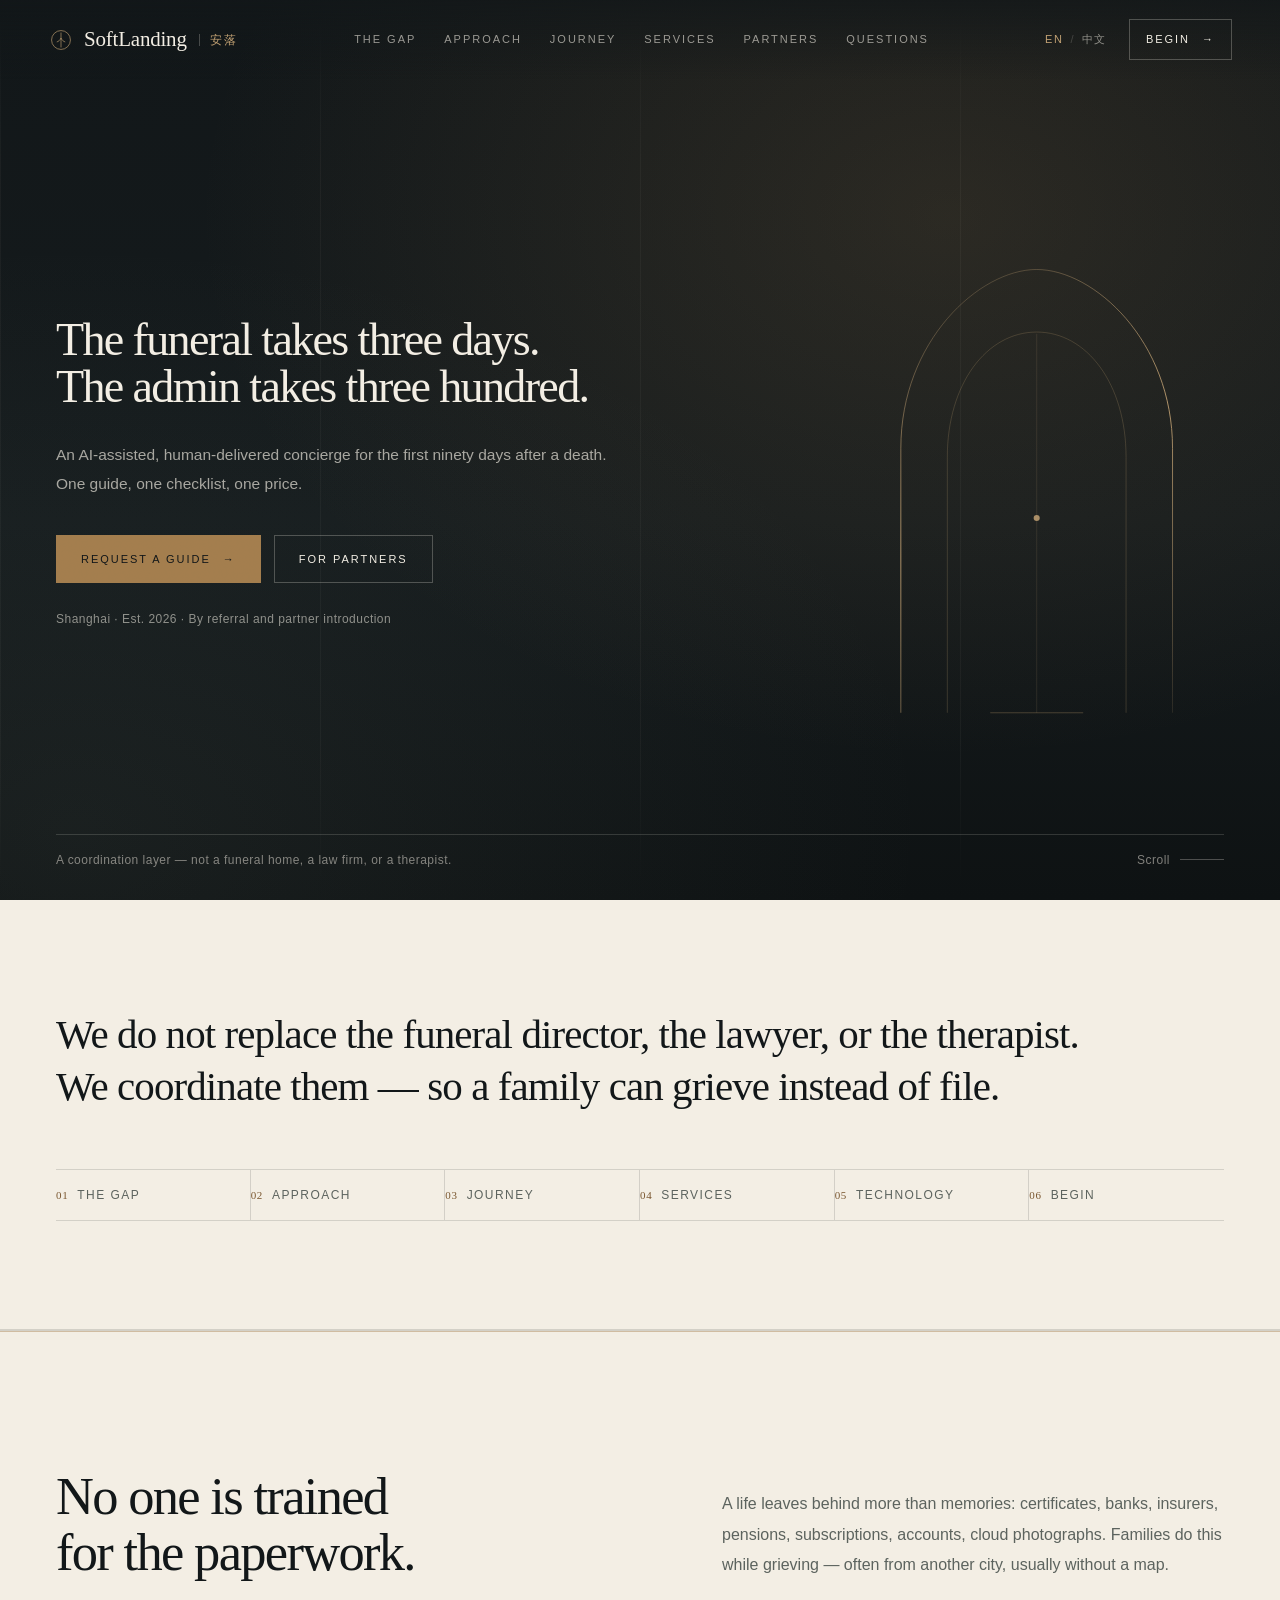
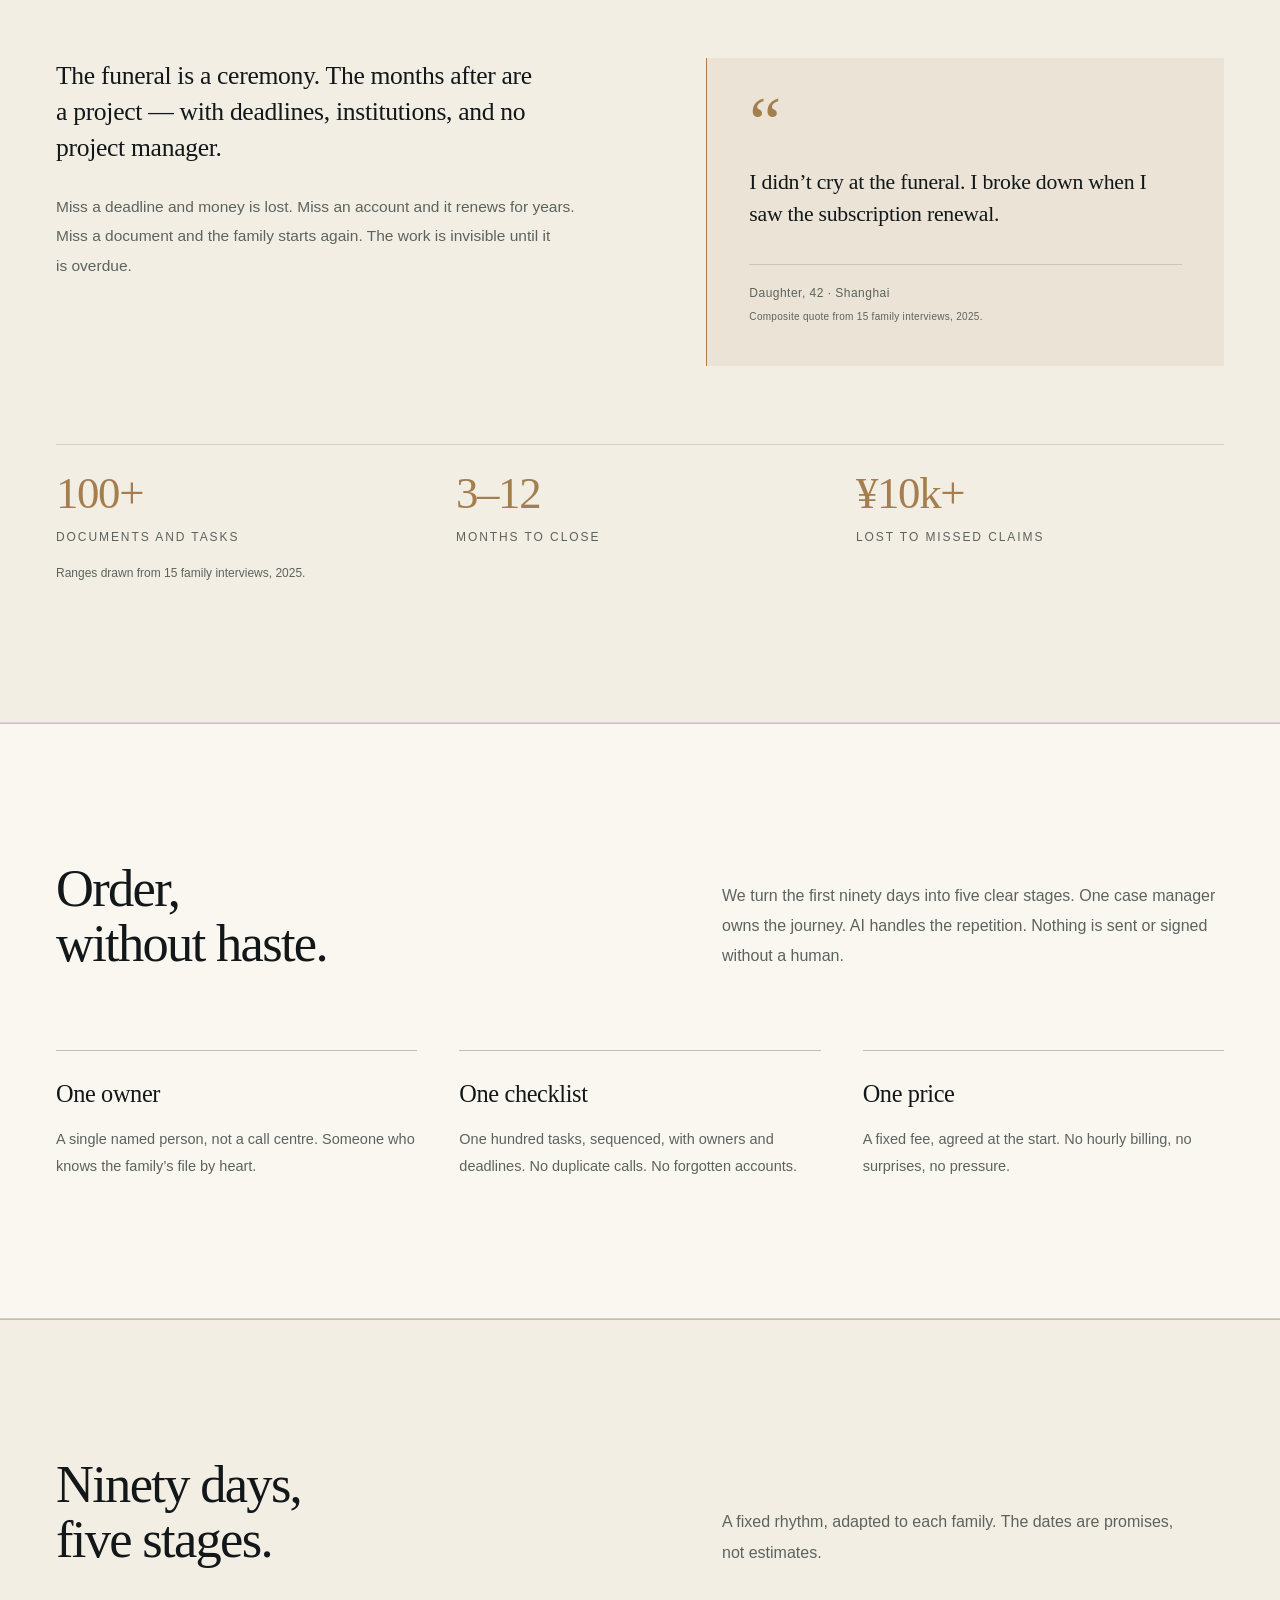
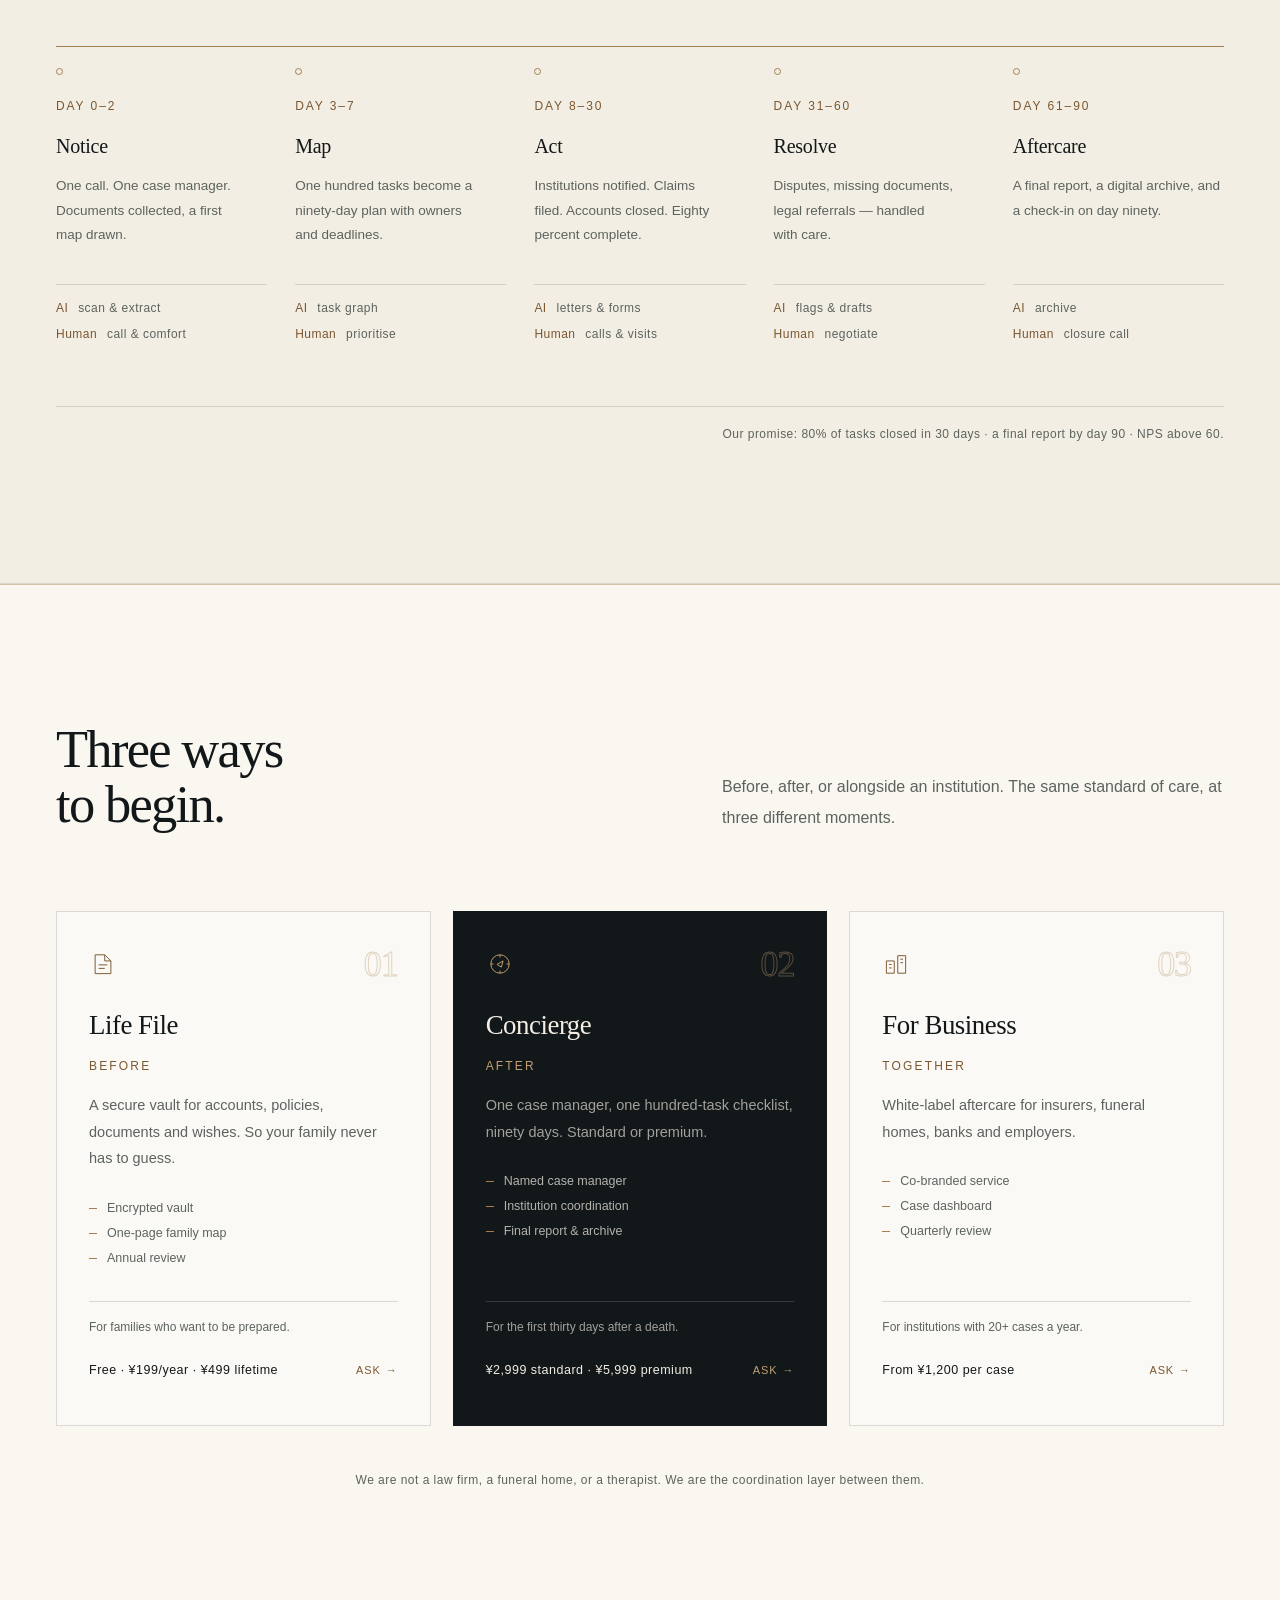
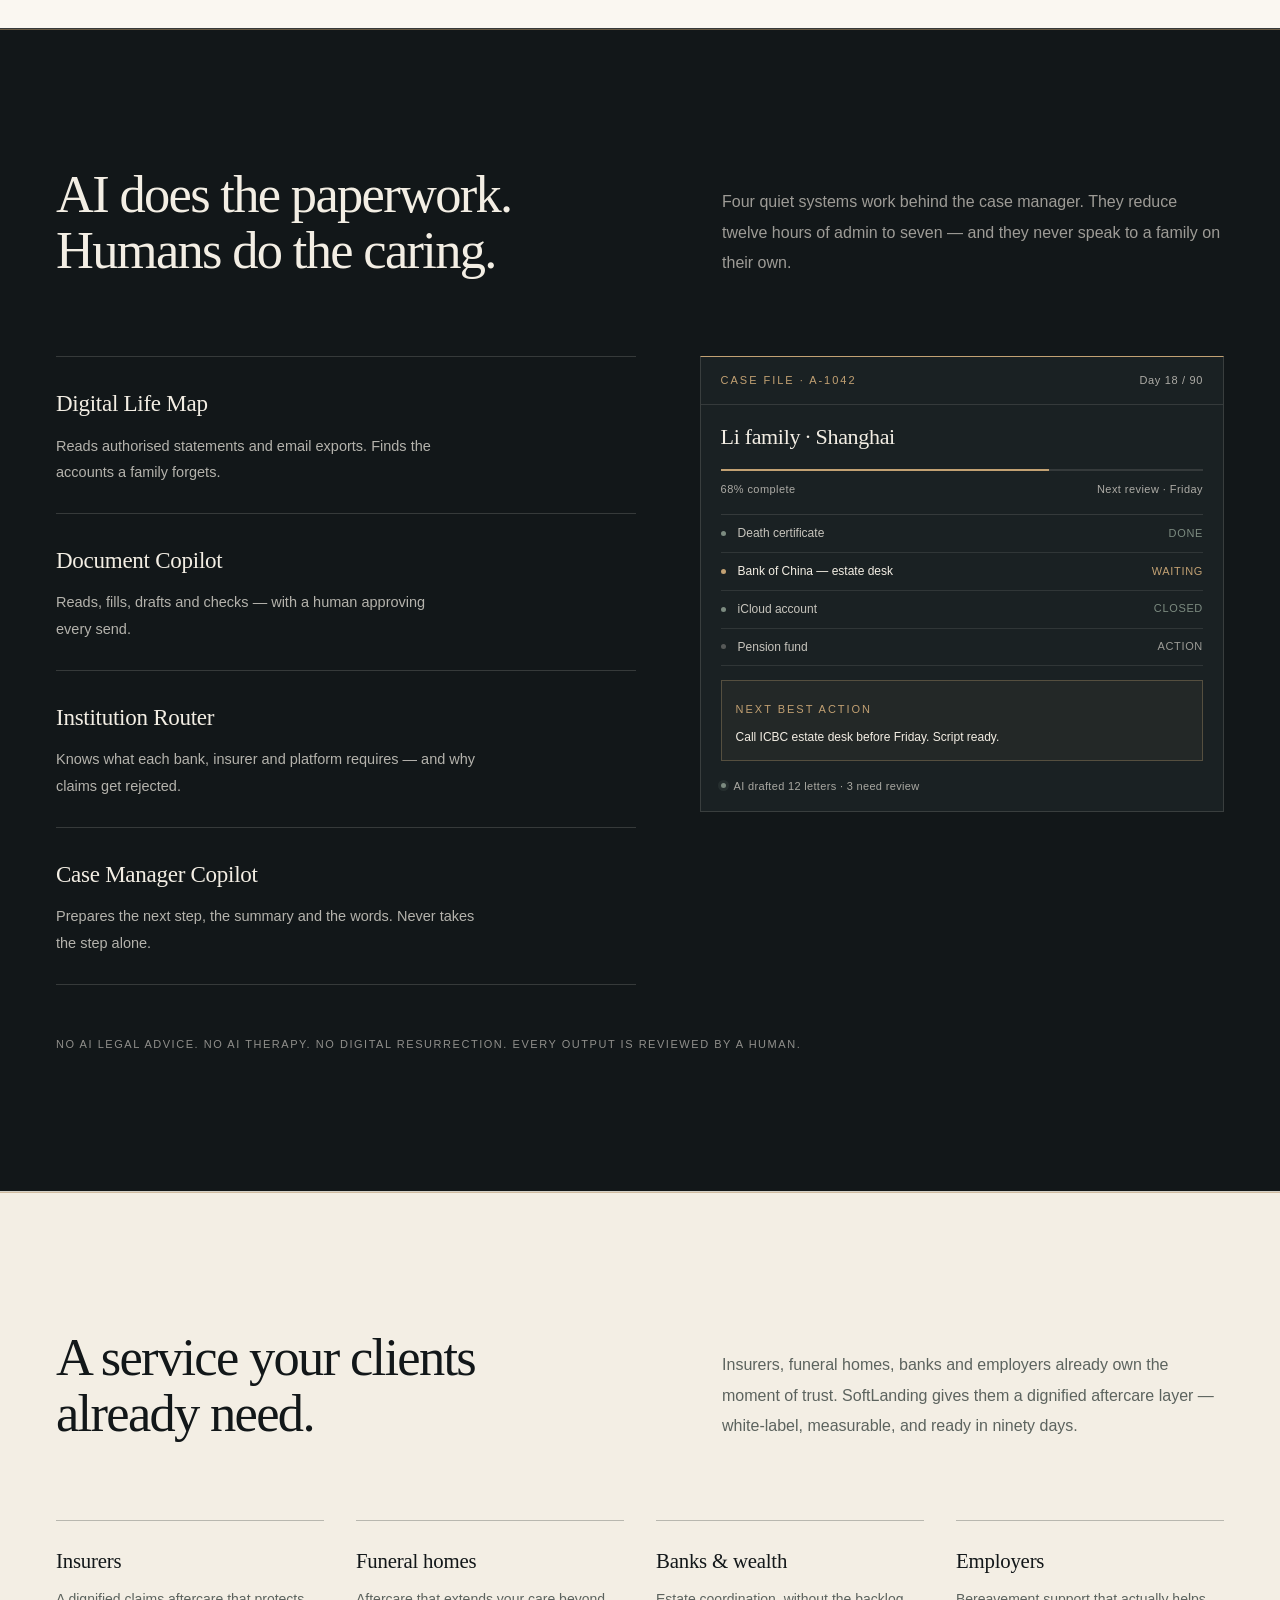
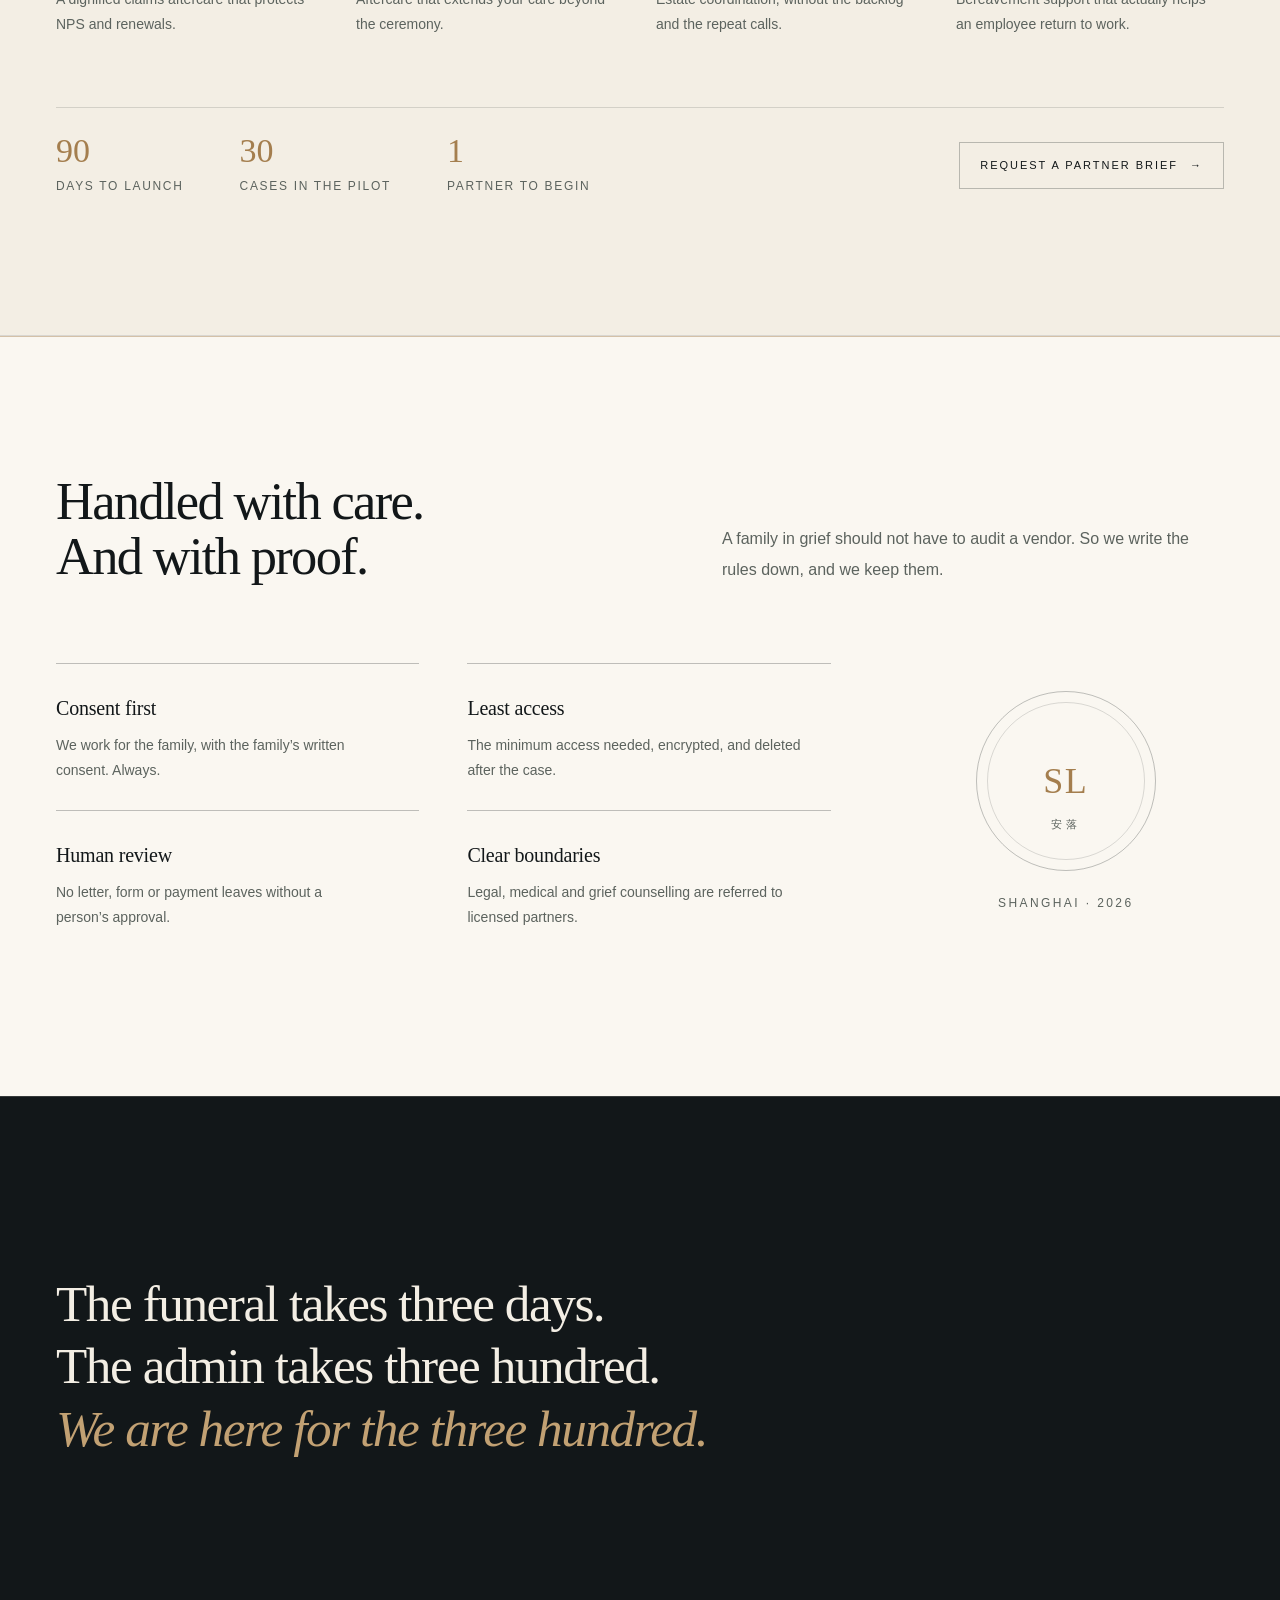
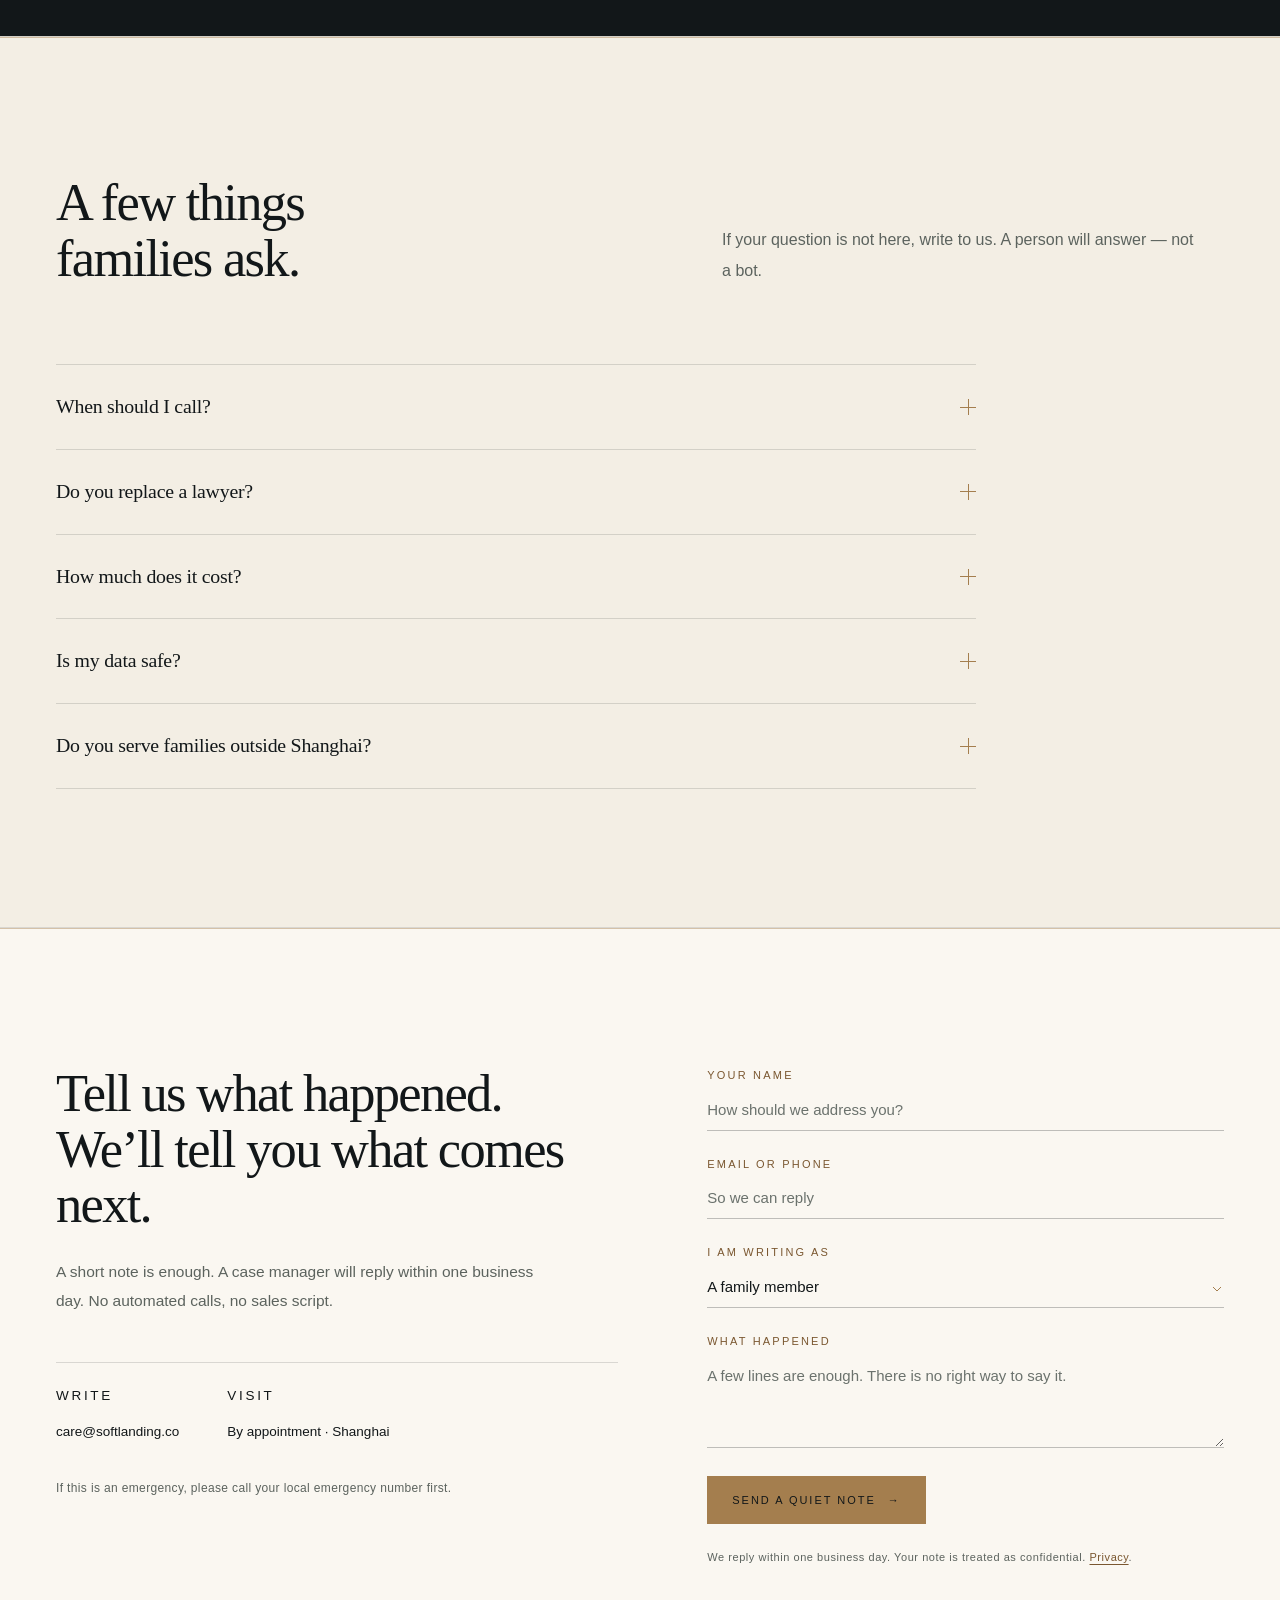
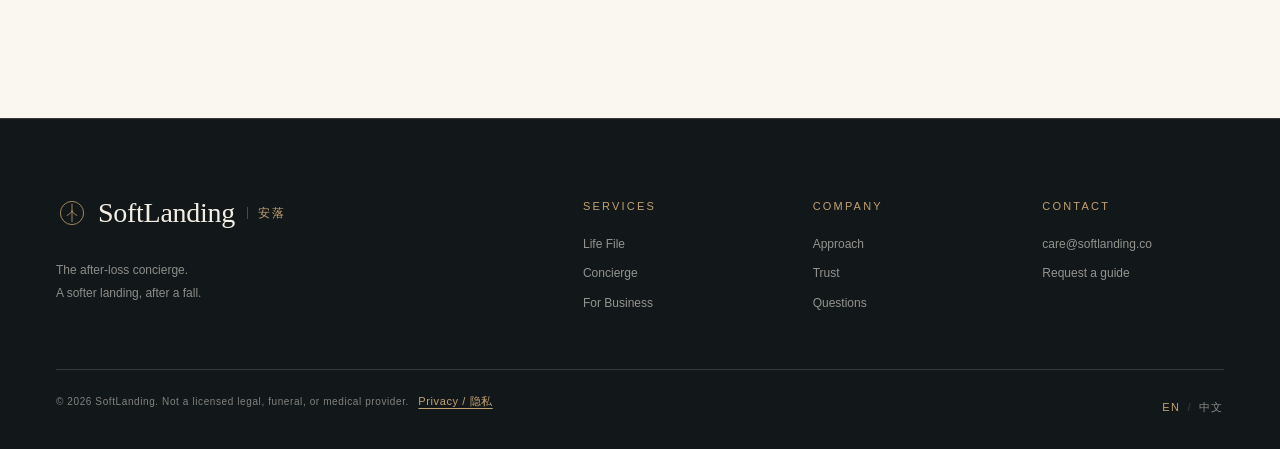
==== commit 8da51461: "Add files via upload" ====
--- a/index.html
+++ b/index.html
@@ -1,5 +1,6 @@
 <!doctype html>
 <html lang="zh"
+      data-type="service"
       data-home="true"
       data-title-zh="SoftLanding 安落 — 告别之后的安顿"
       data-title-en="SoftLanding — The after-loss concierge">
@@ -8,10 +9,15 @@
   <meta name="viewport" content="width=device-width, initial-scale=1">
   <title>SoftLanding 安落 — 告别之后的安顿</title>
   <meta name="description" content="SoftLanding 安落：一位由 AI 辅助、由人交付的身后事管家。最初的九十天，一位管家，一张清单，一个价格。">
+  <meta property="og:title" content="SoftLanding 安落 — 告别之后的安顿">
+  <meta property="og:description" content="一位由 AI 辅助、由人交付的身后事管家。最初的九十天，一位管家，一张清单，一个价格。">
+  <meta property="og:type" content="website">
+  <meta property="og:locale" content="zh_CN">
   <meta name="theme-color" content="#121719">
+  <meta name="page-type" content="service">
+  <meta name="site-kind" content="other">
   <link rel="icon" href="data:image/svg+xml,%3Csvg xmlns='http://www.w3.org/2000/svg' viewBox='0 0 64 64'%3E%3Crect width='64' height='64' fill='%23121719'/%3E%3Ccircle cx='32' cy='32' r='21' fill='none' stroke='%23A47E4E' stroke-width='1.2'/%3E%3Cpath d='M32 15v34M22 38c4-1 7-4 10-9 3 5 6 8 10 9' fill='none' stroke='%23A47E4E' stroke-width='1.2'/%3E%3C/svg%3E">
   <link rel="stylesheet" href="styles.css">
-  <noscript><style>.reveal{opacity:1 !important;transform:none !important}</style></noscript>
   <script>
     // Set language before paint to avoid a flash of both languages.
     try {
@@ -23,6 +29,7 @@
   </script>
 </head>
 <body>
+  <div class="scroll-progress" aria-hidden="true"><span></span></div>
   <a class="skip" href="#main"><span class="en">Skip to content</span><span class="zh">跳到正文</span></a>
   <div class="progress" id="progress" aria-hidden="true"></div>
 
@@ -58,28 +65,28 @@
           <span class="en">Begin</span><span class="zh">预约</span>
           <span class="btn__arrow" aria-hidden="true">→</span>
         </a>
-        <button class="menu-btn" type="button" aria-expanded="false" aria-controls="mobile-menu" aria-label="Open menu">
+        <button class="menu-btn" type="button" aria-expanded="false" aria-controls="mobile-menu" aria-label="Open menu / 打开目录">
           <span></span><span></span>
         </button>
       </div>
     </div>
   </header>
 
-  <div class="mobile" id="mobile-menu" aria-hidden="true">
+  <div class="mobile" id="mobile-menu" role="dialog" aria-modal="true" aria-label="Menu" aria-hidden="true">
     <div class="mobile__top">
       <span class="mobile__label"><span class="en">Menu</span><span class="zh">目录</span></span>
-      <button class="mobile__close" type="button" aria-label="Close menu">×</button>
+      <button class="mobile__close" type="button" aria-label="Close menu / 关闭目录">×</button>
     </div>
     <nav class="mobile__links" aria-label="Mobile">
-      <a href="#gap"><span class="en">The gap</span><span class="zh">缺口</span><span class="mobile__num">01</span></a>
-      <a href="#approach"><span class="en">Approach</span><span class="zh">方式</span><span class="mobile__num">02</span></a>
-      <a href="#journey"><span class="en">Journey</span><span class="zh">流程</span><span class="mobile__num">03</span></a>
-      <a href="#services"><span class="en">Services</span><span class="zh">服务</span><span class="mobile__num">04</span></a>
-      <a href="#ai"><span class="en">Technology</span><span class="zh">技术</span><span class="mobile__num">05</span></a>
-      <a href="#partners"><span class="en">Partners</span><span class="zh">合作</span><span class="mobile__num">06</span></a>
-      <a href="#trust"><span class="en">Trust</span><span class="zh">信任</span><span class="mobile__num">07</span></a>
-      <a href="#questions"><span class="en">Questions</span><span class="zh">问答</span><span class="mobile__num">08</span></a>
-      <a href="#contact"><span class="en">Begin</span><span class="zh">预约</span><span class="mobile__num">09</span></a>
+      <a href="#gap"><span class="en">The gap</span><span class="zh">缺口</span></a>
+      <a href="#approach"><span class="en">Approach</span><span class="zh">方式</span></a>
+      <a href="#journey"><span class="en">Journey</span><span class="zh">流程</span></a>
+      <a href="#services"><span class="en">Services</span><span class="zh">服务</span></a>
+      <a href="#ai"><span class="en">Technology</span><span class="zh">技术</span></a>
+      <a href="#partners"><span class="en">Partners</span><span class="zh">合作</span></a>
+      <a href="#trust"><span class="en">Trust</span><span class="zh">信任</span></a>
+      <a href="#questions"><span class="en">Questions</span><span class="zh">问答</span></a>
+      <a href="#contact"><span class="en">Begin</span><span class="zh">预约</span></a>
     </nav>
     <div class="mobile__foot">
       <p><span class="en">Shanghai · by referral and partner introduction</span><span class="zh">上海 · 通过转介与合作机构</span></p>
@@ -93,11 +100,6 @@
       <div class="hero__bg" aria-hidden="true"></div>
       <div class="wrap hero__inner">
         <div class="hero__copy">
-          <p class="kicker hero__kicker">
-            <span class="kicker__num">00</span>
-            <span class="kicker__rule" aria-hidden="true"></span>
-            <span class="en">Shanghai · Est. 2026</span><span class="zh">上海 · 始于 2026</span>
-          </p>
           <h1 class="hero__title">
             <span class="line"><span class="en">The funeral takes three days.</span><span class="zh">葬礼只有三天。</span></span>
             <span class="line"><span class="en">The admin takes three hundred.</span><span class="zh">身后事，却要三百天。</span></span>
@@ -116,8 +118,8 @@
             </a>
           </div>
           <p class="hero__meta">
-            <span class="en">By referral and partner introduction · Shanghai</span>
-            <span class="zh">通过转介与合作机构 · 上海</span>
+            <span class="en">Shanghai · Est. 2026 · By referral and partner introduction</span>
+            <span class="zh">上海 · 始于 2026 · 通过转介与合作机构</span>
           </p>
         </div>
 
@@ -136,11 +138,6 @@
             <circle cx="210" cy="330" r="3.4" fill="#C2A173" fill-opacity=".85"/>
             <path d="M158 548h104" stroke="#C2A173" stroke-opacity=".35"/>
           </svg>
-          <figcaption>
-            <span class="en">A quiet way through</span>
-            <span class="zh">一条安静的路</span>
-          </figcaption>
-          <span class="hero__figure-index">90</span>
         </figure>
       </div>
 
@@ -153,11 +150,19 @@
     <!-- MANIFESTO -->
     <section class="manifesto" aria-label="Manifesto">
       <div class="wrap">
-        <p class="manifesto__label"><span class="en">A principle</span><span class="zh">原则</span></p>
         <p class="manifesto__text">
           <span class="en">We do not replace the funeral director, the lawyer, or the therapist. We coordinate them — so a family can grieve instead of file.</span>
           <span class="zh">我们不替代殡葬师、律师或心理咨询师。我们把他们协调在一起——让家人可以哀悼，而不是不停地跑手续。</span>
         </p>
+
+        <nav class="contents" id="contents" aria-label="Contents">
+          <a href="#gap"><span class="contents__num">01</span><span class="en">The gap</span><span class="zh">缺口</span></a>
+          <a href="#approach"><span class="contents__num">02</span><span class="en">Approach</span><span class="zh">方式</span></a>
+          <a href="#journey"><span class="contents__num">03</span><span class="en">Journey</span><span class="zh">流程</span></a>
+          <a href="#services"><span class="contents__num">04</span><span class="en">Services</span><span class="zh">服务</span></a>
+          <a href="#ai"><span class="contents__num">05</span><span class="en">Technology</span><span class="zh">技术</span></a>
+          <a href="#contact"><span class="contents__num">06</span><span class="en">Begin</span><span class="zh">开始</span></a>
+        </nav>
       </div>
     </section>
 
@@ -166,20 +171,19 @@
       <div class="wrap">
         <div class="section__head">
           <div>
-            <p class="kicker"><span class="kicker__num">01</span><span class="kicker__rule" aria-hidden="true"></span><span class="en">The gap</span><span class="zh">缺口</span></p>
-            <h2 class="reveal">
+            <h2 >
               <span class="en">No one is trained<br>for the paperwork.</span>
               <span class="zh">没有人教过我们，<br>如何料理身后事。</span>
             </h2>
           </div>
-          <p class="section__intro reveal">
+          <p class="section__intro">
             <span class="en">A life leaves behind more than memories: certificates, banks, insurers, pensions, subscriptions, accounts, cloud photographs. Families do this while grieving — often from another city, usually without a map.</span>
             <span class="zh">一个人走后，留下的不只是回忆：证明、银行、保险、养老金、订阅、账号、云端的照片。家人要在悲痛里处理这些事，常常还在另一座城市，而且没有一张地图。</span>
           </p>
         </div>
 
         <div class="gap__grid">
-          <div class="gap__copy reveal">
+          <div class="gap__copy">
             <p class="lede">
               <span class="en">The funeral is a ceremony. The months after are a project — with deadlines, institutions, and no project manager.</span>
               <span class="zh">葬礼是一场仪式。之后的几个月，却是一个项目——有截止日期，有无数机构，却没有项目经理。</span>
@@ -190,7 +194,7 @@
             </p>
           </div>
 
-          <aside class="quote-card reveal" style="--d:.1s">
+          <aside class="quote-card">
             <span class="quote-card__mark" aria-hidden="true">“</span>
             <blockquote>
               <span class="en">I didn’t cry at the funeral. I broke down when I saw the subscription renewal.</span>
@@ -203,7 +207,7 @@
           </aside>
         </div>
 
-        <div class="stats reveal">
+        <div class="stats">
           <div class="stat">
             <span class="stat__num">100+</span>
             <span class="stat__label"><span class="en">documents and tasks</span><span class="zh">份文件与事务</span></span>
@@ -217,6 +221,7 @@
             <span class="stat__label"><span class="en">lost to missed claims</span><span class="zh">因漏赔而损失</span></span>
           </div>
         </div>
+        <p class="stats__note"><span class="en">Ranges drawn from 15 family interviews, 2025.</span><span class="zh">范围来自 2025 年 15 个家庭访谈。</span></p>
       </div>
     </section>
 
@@ -225,31 +230,27 @@
       <div class="wrap">
         <div class="section__head">
           <div>
-            <p class="kicker"><span class="kicker__num">02</span><span class="kicker__rule" aria-hidden="true"></span><span class="en">The approach</span><span class="zh">方式</span></p>
-            <h2 class="reveal">
+            <h2 >
               <span class="en">Order,<br>without haste.</span>
               <span class="zh">不慌不忙，<br>把事安顿好。</span>
             </h2>
           </div>
-          <p class="section__intro reveal">
+          <p class="section__intro">
             <span class="en">We turn the first ninety days into five clear stages. One case manager owns the journey. AI handles the repetition. Nothing is sent or signed without a human.</span>
             <span class="zh">我们把最初的九十天分成五个清楚的阶段。一位案件管家负责整个流程。AI 处理重复劳动。任何文件，未经人工确认，不会发出，也不会签署。</span>
           </p>
         </div>
 
         <div class="principles">
-          <article class="principle reveal">
-            <span class="principle__num">01</span>
+          <article class="principle">
             <h3><span class="en">One owner</span><span class="zh">一位管家</span></h3>
             <p><span class="en">A single named person, not a call centre. Someone who knows the family’s file by heart.</span><span class="zh">一位有名有姓的管家，不是一个呼叫中心。他记得住这个家庭的每一页材料。</span></p>
           </article>
-          <article class="principle reveal" style="--d:.08s">
-            <span class="principle__num">02</span>
+          <article class="principle">
             <h3><span class="en">One checklist</span><span class="zh">一张清单</span></h3>
             <p><span class="en">One hundred tasks, sequenced, with owners and deadlines. No duplicate calls. No forgotten accounts.</span><span class="zh">一百多项事务，按顺序排好，责任到人，日期清楚。不重复打电话，不漏掉账户。</span></p>
           </article>
-          <article class="principle reveal" style="--d:.16s">
-            <span class="principle__num">03</span>
+          <article class="principle">
             <h3><span class="en">One price</span><span class="zh">一个价格</span></h3>
             <p><span class="en">A fixed fee, agreed at the start. No hourly billing, no surprises, no pressure.</span><span class="zh">开始前就说好的固定费用。不按小时计费，没有意外账单，也没有催促。</span></p>
           </article>
@@ -262,22 +263,20 @@
       <div class="wrap">
         <div class="section__head">
           <div>
-            <p class="kicker"><span class="kicker__num">03</span><span class="kicker__rule" aria-hidden="true"></span><span class="en">The journey</span><span class="zh">流程</span></p>
-            <h2 class="reveal">
+            <h2 >
               <span class="en">Ninety days,<br>five stages.</span>
               <span class="zh">九十天，<br>五个阶段。</span>
             </h2>
           </div>
-          <p class="section__intro reveal">
+          <p class="section__intro">
             <span class="en">A fixed rhythm, adapted to each family. The dates are promises, not estimates.</span>
             <span class="zh">固定的节奏，按每个家庭调整。日期是承诺，不是估算。</span>
           </p>
         </div>
 
         <div class="timeline">
-          <article class="stage reveal">
+          <article class="stage">
             <span class="stage__dot" aria-hidden="true"></span>
-            <span class="stage__num">01</span>
             <span class="stage__day"><span class="en">Day 0–2</span><span class="zh">第 0–2 天</span></span>
             <h3><span class="en">Notice</span><span class="zh">通知</span></h3>
             <p><span class="en">One call. One case manager. Documents collected, a first map drawn.</span><span class="zh">一通电话。一位管家。收集文件，画出第一张地图。</span></p>
@@ -287,9 +286,8 @@
             </div>
           </article>
 
-          <article class="stage reveal" style="--d:.06s">
+          <article class="stage">
             <span class="stage__dot" aria-hidden="true"></span>
-            <span class="stage__num">02</span>
             <span class="stage__day"><span class="en">Day 3–7</span><span class="zh">第 3–7 天</span></span>
             <h3><span class="en">Map</span><span class="zh">梳理</span></h3>
             <p><span class="en">One hundred tasks become a ninety-day plan with owners and deadlines.</span><span class="zh">一百多项事务，变成一张九十天计划，责任到人，日期清楚。</span></p>
@@ -299,9 +297,8 @@
             </div>
           </article>
 
-          <article class="stage reveal" style="--d:.12s">
+          <article class="stage">
             <span class="stage__dot" aria-hidden="true"></span>
-            <span class="stage__num">03</span>
             <span class="stage__day"><span class="en">Day 8–30</span><span class="zh">第 8–30 天</span></span>
             <h3><span class="en">Act</span><span class="zh">办理</span></h3>
             <p><span class="en">Institutions notified. Claims filed. Accounts closed. Eighty percent complete.</span><span class="zh">通知机构，提交理赔，关闭账户。完成八成。</span></p>
@@ -311,9 +308,8 @@
             </div>
           </article>
 
-          <article class="stage reveal" style="--d:.18s">
+          <article class="stage">
             <span class="stage__dot" aria-hidden="true"></span>
-            <span class="stage__num">04</span>
             <span class="stage__day"><span class="en">Day 31–60</span><span class="zh">第 31–60 天</span></span>
             <h3><span class="en">Resolve</span><span class="zh">收尾</span></h3>
             <p><span class="en">Disputes, missing documents, legal referrals — handled with care.</span><span class="zh">争议、缺失的文件、法律转介——一件件处理。</span></p>
@@ -323,9 +319,8 @@
             </div>
           </article>
 
-          <article class="stage reveal" style="--d:.24s">
+          <article class="stage">
             <span class="stage__dot" aria-hidden="true"></span>
-            <span class="stage__num">05</span>
             <span class="stage__day"><span class="en">Day 61–90</span><span class="zh">第 61–90 天</span></span>
             <h3><span class="en">Aftercare</span><span class="zh">安置</span></h3>
             <p><span class="en">A final report, a digital archive, and a check-in on day ninety.</span><span class="zh">一份结案报告，一份数字档案，第九十天的一次回访。</span></p>
@@ -336,7 +331,7 @@
           </article>
         </div>
 
-        <p class="sla reveal">
+        <p class="sla">
           <span class="en">Our promise: 80% of tasks closed in 30 days · a final report by day 90 · NPS above 60.</span>
           <span class="zh">我们的承诺：30 天内完成八成事务 · 第 90 天交付结案报告 · NPS 高于 60。</span>
         </p>
@@ -348,57 +343,80 @@
       <div class="wrap">
         <div class="section__head">
           <div>
-            <p class="kicker"><span class="kicker__num">04</span><span class="kicker__rule" aria-hidden="true"></span><span class="en">Services</span><span class="zh">服务</span></p>
-            <h2 class="reveal">
+            <h2 >
               <span class="en">Three ways<br>to begin.</span>
               <span class="zh">三种开始<br>的方式。</span>
             </h2>
           </div>
-          <p class="section__intro reveal">
+          <p class="section__intro">
             <span class="en">Before, after, or alongside an institution. The same standard of care, at three different moments.</span>
             <span class="zh">生前、身后，或与机构一起。三个不同的时刻，同一种照料标准。</span>
           </p>
         </div>
 
         <div class="services">
-          <article class="service reveal">
-            <p class="service__eyebrow"><span class="en">Before</span><span class="zh">生前</span></p>
-            <h3><span class="en">Life File</span><span class="zh">人生档案</span></h3>
+          <article class="service">
+            
+            <div class="service__top">
+              <span class="service__icon" aria-hidden="true"><svg viewBox="0 0 32 32" fill="none" stroke="currentColor" stroke-width="1.1"><path d="M7 5.5h11l7 7V27H7z"/><path d="M18 5.5v7h7"/><path d="M11 17h10M11 21h7"/></svg></span>
+              <span class="service__index" aria-hidden="true">01</span>
+            </div>
+            <h3><span class="en">Life File</span><span class="zh">人生档案</span><span class="service__stage"><span class="en">Before</span><span class="zh">生前</span></span></h3>
             <p class="service__desc"><span class="en">A secure vault for accounts, policies, documents and wishes. So your family never has to guess.</span><span class="zh">一个加密的保险箱：账号、保单、文件与心愿。让家人不必靠猜。</span></p>
             <ul>
               <li><span class="en">Encrypted vault</span><span class="zh">加密保险箱</span></li>
               <li><span class="en">One-page family map</span><span class="zh">一页家庭地图</span></li>
               <li><span class="en">Annual review</span><span class="zh">年度复核</span></li>
             </ul>
-            <p class="service__price"><span class="en">Free · ¥199/year · ¥499 lifetime</span><span class="zh">免费 · ¥199/年 · ¥499 终身</span></p>
-          </article>
-
-          <article class="service service--featured reveal" style="--d:.08s">
-            <p class="service__eyebrow"><span class="en">After</span><span class="zh">身后</span></p>
-            <h3><span class="en">Concierge</span><span class="zh">全程管家</span></h3>
+            <p class="service__for"><span class="en">For families who want to be prepared.</span><span class="zh">适合希望提前准备的家庭。</span></p>
+            <div class="service__foot">
+              <p class="service__price"><span class="en">Free · ¥199/year · ¥499 lifetime</span><span class="zh">免费 · ¥199/年 · ¥499 终身</span></p>
+              <a class="service__link" href="#contact" aria-label="Ask about Life File / 咨询人生档案"><span class="en">Ask</span><span class="zh">咨询</span><span class="arrow" aria-hidden="true">→</span></a>
+            </div>
+          </article>
+
+          <article class="service service--featured">
+            
+            <div class="service__top">
+              <span class="service__icon" aria-hidden="true"><svg viewBox="0 0 32 32" fill="none" stroke="currentColor" stroke-width="1.1"><circle cx="16" cy="16" r="10.5"/><path d="M16 5.5v3M16 23.5v3M5.5 16h3M23.5 16h3"/><path d="M19.5 12.5l-2 7-5-3 7-4z"/></svg></span>
+              <span class="service__index" aria-hidden="true">02</span>
+            </div>
+            <h3><span class="en">Concierge</span><span class="zh">全程管家</span><span class="service__stage"><span class="en">After</span><span class="zh">身后</span></span></h3>
             <p class="service__desc"><span class="en">One case manager, one hundred-task checklist, ninety days. Standard or premium.</span><span class="zh">一位管家，一张百项清单，九十天。标准版或尊享版。</span></p>
             <ul>
               <li><span class="en">Named case manager</span><span class="zh">专属管家</span></li>
               <li><span class="en">Institution coordination</span><span class="zh">机构协调</span></li>
               <li><span class="en">Final report &amp; archive</span><span class="zh">结案报告与档案</span></li>
             </ul>
-            <p class="service__price"><span class="en">¥2,999 standard · ¥5,999 premium</span><span class="zh">标准 ¥2,999 · 尊享 ¥5,999</span></p>
-          </article>
-
-          <article class="service reveal" style="--d:.16s">
-            <p class="service__eyebrow"><span class="en">Together</span><span class="zh">合作</span></p>
-            <h3><span class="en">For Business</span><span class="zh">机构服务</span></h3>
+            <p class="service__for"><span class="en">For the first thirty days after a death.</span><span class="zh">适合亲人离世后的最初三十天。</span></p>
+            <div class="service__foot">
+              <p class="service__price"><span class="en">¥2,999 standard · ¥5,999 premium</span><span class="zh">标准 ¥2,999 · 尊享 ¥5,999</span></p>
+              <a class="service__link" href="#contact" aria-label="Ask about Concierge / 咨询全程管家"><span class="en">Ask</span><span class="zh">咨询</span><span class="arrow" aria-hidden="true">→</span></a>
+            </div>
+          </article>
+
+          <article class="service">
+            
+            <div class="service__top">
+              <span class="service__icon" aria-hidden="true"><svg viewBox="0 0 32 32" fill="none" stroke="currentColor" stroke-width="1.1"><path d="M5 12.5h9v14H5zM18 6.5h9v20h-9z"/><path d="M8 16.5h3M8 20.5h3M21 10.5h3M21 14.5h3"/></svg></span>
+              <span class="service__index" aria-hidden="true">03</span>
+            </div>
+            <h3><span class="en">For Business</span><span class="zh">机构服务</span><span class="service__stage"><span class="en">Together</span><span class="zh">合作</span></span></h3>
             <p class="service__desc"><span class="en">White-label aftercare for insurers, funeral homes, banks and employers.</span><span class="zh">为保险、殡葬、银行与企业提供白标身后事服务。</span></p>
             <ul>
               <li><span class="en">Co-branded service</span><span class="zh">联合品牌服务</span></li>
               <li><span class="en">Case dashboard</span><span class="zh">案件看板</span></li>
               <li><span class="en">Quarterly review</span><span class="zh">季度复盘</span></li>
             </ul>
-            <p class="service__price"><span class="en">From ¥1,200 per case</span><span class="zh">¥1,200/案起</span></p>
-          </article>
-        </div>
-
-        <p class="services__note reveal">
+            <p class="service__for"><span class="en">For institutions with 20+ cases a year.</span><span class="zh">适合年案件量 20 件以上的机构。</span></p>
+            <div class="service__foot">
+              <p class="service__price"><span class="en">From ¥1,200 per case</span><span class="zh">¥1,200/案起</span></p>
+              <a class="service__link" href="#contact" aria-label="Ask about business services / 咨询机构服务"><span class="en">Ask</span><span class="zh">咨询</span><span class="arrow" aria-hidden="true">→</span></a>
+            </div>
+          </article>
+        </div>
+
+        <p class="services__note">
           <span class="en">We are not a law firm, a funeral home, or a therapist. We are the coordination layer between them.</span>
           <span class="zh">我们不是律所、殡葬公司或心理咨询机构。我们是它们之间的协调层。</span>
         </p>
@@ -410,42 +428,63 @@
       <div class="wrap">
         <div class="section__head">
           <div>
-            <p class="kicker kicker--light"><span class="kicker__num">05</span><span class="kicker__rule" aria-hidden="true"></span><span class="en">Technology</span><span class="zh">技术</span></p>
-            <h2 class="reveal">
+            <h2 >
               <span class="en">AI does the paperwork.<br>Humans do the caring.</span>
               <span class="zh">AI 处理文书。<br>人负责陪伴。</span>
             </h2>
           </div>
-          <p class="section__intro reveal">
+          <p class="section__intro">
             <span class="en">Four quiet systems work behind the case manager. They reduce twelve hours of admin to seven — and they never speak to a family on their own.</span>
             <span class="zh">四套安静的系统在管家身后工作。它们把十二小时的文书工作压缩到七小时——但它们从不独自面对一个家庭。</span>
           </p>
         </div>
 
-        <div class="modules">
-          <article class="module reveal">
-            <span class="module__num">01</span>
+        <div class="ai__body">
+          <div class="modules">
+          <article class="module">
             <h3><span class="en">Digital Life Map</span><span class="zh">数字生活地图</span></h3>
             <p><span class="en">Reads authorised statements and email exports. Finds the accounts a family forgets.</span><span class="zh">读取授权范围内的账单与邮件导出，找到家人已经忘记的账户。</span></p>
           </article>
-          <article class="module reveal" style="--d:.06s">
-            <span class="module__num">02</span>
+          <article class="module">
             <h3><span class="en">Document Copilot</span><span class="zh">文书副驾</span></h3>
             <p><span class="en">Reads, fills, drafts and checks — with a human approving every send.</span><span class="zh">识别、填写、起草、核对——每一次发出，都有人批准。</span></p>
           </article>
-          <article class="module reveal" style="--d:.12s">
-            <span class="module__num">03</span>
+          <article class="module">
             <h3><span class="en">Institution Router</span><span class="zh">机构路由器</span></h3>
             <p><span class="en">Knows what each bank, insurer and platform requires — and why claims get rejected.</span><span class="zh">知道每家银行、保险公司与平台要什么——也知道理赔为什么被拒。</span></p>
           </article>
-          <article class="module reveal" style="--d:.18s">
-            <span class="module__num">04</span>
+          <article class="module">
             <h3><span class="en">Case Manager Copilot</span><span class="zh">管家副驾</span></h3>
             <p><span class="en">Prepares the next step, the summary and the words. Never takes the step alone.</span><span class="zh">准备下一步、摘要与措辞。但从不独自迈出那一步。</span></p>
           </article>
-        </div>
-
-        <p class="ai__note reveal">
+          </div>
+
+          <aside class="case" lang="en" aria-label="Illustrative case dashboard / 案件界面示意">
+            <div class="case__head">
+              <span class="case__file">Case file · A-1042</span>
+              <span class="case__day">Day 18 / 90</span>
+            </div>
+            <div class="case__family">Li family · Shanghai</div>
+            <div class="case__bar" aria-hidden="true"><span></span></div>
+            <div class="case__meta">
+              <span>68% complete</span>
+              <span>Next review · Friday</span>
+            </div>
+            <ul class="case__tasks">
+              <li class="is-done"><span class="case__dot" aria-hidden="true"></span><span>Death certificate</span><em>Done</em></li>
+              <li class="is-active"><span class="case__dot" aria-hidden="true"></span><span>Bank of China — estate desk</span><em>Waiting</em></li>
+              <li class="is-done"><span class="case__dot" aria-hidden="true"></span><span>iCloud account</span><em>Closed</em></li>
+              <li><span class="case__dot" aria-hidden="true"></span><span>Pension fund</span><em>Action</em></li>
+            </ul>
+            <div class="case__next">
+              <span class="case__label">Next best action</span>
+              <p>Call ICBC estate desk before Friday. Script ready.</p>
+            </div>
+            <div class="case__ai"><span class="case__pulse" aria-hidden="true"></span>AI drafted 12 letters · 3 need review</div>
+          </aside>
+        </div>
+
+        <p class="ai__note">
           <span class="en">No AI legal advice. No AI therapy. No digital resurrection. Every output is reviewed by a human.</span>
           <span class="zh">AI 不提供法律意见，不做心理治疗，不做数字复活。每一份输出，都有人复核。</span>
         </p>
@@ -457,42 +496,37 @@
       <div class="wrap">
         <div class="section__head">
           <div>
-            <p class="kicker"><span class="kicker__num">06</span><span class="kicker__rule" aria-hidden="true"></span><span class="en">Partners</span><span class="zh">合作</span></p>
-            <h2 class="reveal">
+            <h2 >
               <span class="en">A service your clients<br>already need.</span>
               <span class="zh">一项你的客户<br>已经在需要的服务。</span>
             </h2>
           </div>
-          <p class="section__intro reveal">
+          <p class="section__intro">
             <span class="en">Insurers, funeral homes, banks and employers already own the moment of trust. SoftLanding gives them a dignified aftercare layer — white-label, measurable, and ready in ninety days.</span>
             <span class="zh">保险、殡葬、银行与企业，已经站在信任发生的那一刻。安落为它们提供一层体面的身后事服务——可白标、可衡量，九十天即可上线。</span>
           </p>
         </div>
 
         <div class="partners">
-          <article class="partner reveal">
-            <span class="partner__num">01</span>
+          <article class="partner">
             <h3><span class="en">Insurers</span><span class="zh">保险</span></h3>
             <p><span class="en">A dignified claims aftercare that protects NPS and renewals.</span><span class="zh">体面的理赔后服务，守住 NPS 与续保。</span></p>
           </article>
-          <article class="partner reveal" style="--d:.06s">
-            <span class="partner__num">02</span>
+          <article class="partner">
             <h3><span class="en">Funeral homes</span><span class="zh">殡葬</span></h3>
             <p><span class="en">Aftercare that extends your care beyond the ceremony.</span><span class="zh">把关怀延伸到葬礼之后。</span></p>
           </article>
-          <article class="partner reveal" style="--d:.12s">
-            <span class="partner__num">03</span>
+          <article class="partner">
             <h3><span class="en">Banks &amp; wealth</span><span class="zh">银行与财富</span></h3>
             <p><span class="en">Estate coordination, without the backlog and the repeat calls.</span><span class="zh">遗产协调，不再积压，不再反复来电。</span></p>
           </article>
-          <article class="partner reveal" style="--d:.18s">
-            <span class="partner__num">04</span>
+          <article class="partner">
             <h3><span class="en">Employers</span><span class="zh">企业</span></h3>
             <p><span class="en">Bereavement support that actually helps an employee return to work.</span><span class="zh">真正有用的丧亲支持，让员工能回到工作。</span></p>
           </article>
         </div>
 
-        <div class="pilot reveal">
+        <div class="pilot">
           <div class="pilot__metrics">
             <div><strong>90</strong><span><span class="en">days to launch</span><span class="zh">天上线</span></span></div>
             <div><strong>30</strong><span><span class="en">cases in the pilot</span><span class="zh">个试点案件</span></span></div>
@@ -511,13 +545,12 @@
       <div class="wrap">
         <div class="section__head">
           <div>
-            <p class="kicker"><span class="kicker__num">07</span><span class="kicker__rule" aria-hidden="true"></span><span class="en">Trust</span><span class="zh">信任</span></p>
-            <h2 class="reveal">
+            <h2 >
               <span class="en">Handled with care.<br>And with proof.</span>
               <span class="zh">用心，<br>也经得起检查。</span>
             </h2>
           </div>
-          <p class="section__intro reveal">
+          <p class="section__intro">
             <span class="en">A family in grief should not have to audit a vendor. So we write the rules down, and we keep them.</span>
             <span class="zh">一个正在哀悼的家庭，不该还要去审查服务商。所以我们把规则写下来，并且做到。</span>
           </p>
@@ -525,29 +558,25 @@
 
         <div class="trust__grid">
           <div class="commitments">
-            <article class="commit reveal">
-              <span class="commit__num">01</span>
+            <article class="commit">
               <h3><span class="en">Consent first</span><span class="zh">先征得同意</span></h3>
               <p><span class="en">We work for the family, with the family’s written consent. Always.</span><span class="zh">我们为家庭工作，以家庭的书面同意为前提。始终如此。</span></p>
             </article>
-            <article class="commit reveal" style="--d:.06s">
-              <span class="commit__num">02</span>
+            <article class="commit">
               <h3><span class="en">Least access</span><span class="zh">最小权限</span></h3>
               <p><span class="en">The minimum access needed, encrypted, and deleted after the case.</span><span class="zh">只取必要的权限，全程加密，结案后删除。</span></p>
             </article>
-            <article class="commit reveal" style="--d:.12s">
-              <span class="commit__num">03</span>
+            <article class="commit">
               <h3><span class="en">Human review</span><span class="zh">人工复核</span></h3>
               <p><span class="en">No letter, form or payment leaves without a person’s approval.</span><span class="zh">任何函件、表格或付款，未经人工批准不会发出。</span></p>
             </article>
-            <article class="commit reveal" style="--d:.18s">
-              <span class="commit__num">04</span>
+            <article class="commit">
               <h3><span class="en">Clear boundaries</span><span class="zh">边界清楚</span></h3>
               <p><span class="en">Legal, medical and grief counselling are referred to licensed partners.</span><span class="zh">法律、医疗与哀伤辅导，转介给有资质的伙伴。</span></p>
             </article>
           </div>
 
-          <aside class="seal-wrap reveal" style="--d:.1s">
+          <aside class="seal-wrap">
             <div class="seal" aria-hidden="true">
               <span class="seal__ring"></span>
               <span class="seal__mark">SL</span>
@@ -562,8 +591,7 @@
     <!-- INTERLUDE -->
     <section class="interlude" aria-label="The SoftLanding principle">
       <div class="wrap">
-        <p class="interlude__label"><span class="en">The SoftLanding principle</span><span class="zh">安落的原则</span></p>
-        <blockquote class="interlude__quote reveal">
+        <blockquote class="interlude__quote">
           <span class="en">The funeral takes three days.<br>The admin takes three hundred.<br><em>We are here for the three hundred.</em></span>
           <span class="zh">葬礼只有三天。<br>身后事，却有三百天。<br><em>我们为那三百天而来。</em></span>
         </blockquote>
@@ -575,65 +603,64 @@
       <div class="wrap">
         <div class="section__head">
           <div>
-            <p class="kicker"><span class="kicker__num">08</span><span class="kicker__rule" aria-hidden="true"></span><span class="en">Questions</span><span class="zh">问答</span></p>
-            <h2 class="reveal">
+            <h2 >
               <span class="en">A few things<br>families ask.</span>
               <span class="zh">家属常问的<br>几件事。</span>
             </h2>
           </div>
-          <p class="section__intro reveal">
+          <p class="section__intro">
             <span class="en">If your question is not here, write to us. A person will answer — not a bot.</span>
             <span class="zh">如果这里没有你的问题，写给我们。回复你的是一个人，不是机器人。</span>
           </p>
         </div>
 
         <div class="faq">
-          <div class="faq__item reveal">
-            <button class="faq__q" type="button" aria-expanded="false">
+          <div class="faq__item">
+            <button class="faq__q" type="button" aria-expanded="false" aria-controls="faq-a1">
               <span><span class="en">When should I call?</span><span class="zh">什么时候该联系你们？</span></span>
               <span class="faq__icon" aria-hidden="true"></span>
             </button>
-            <div class="faq__a">
+            <div class="faq__a" id="faq-a1">
               <p><span class="en">Ideally within 48 hours of a death. If it has been months, we can still help — most files can be rebuilt.</span><span class="zh">最好在亲人离世后 48 小时内。即使已经过去几个月，我们仍然可以帮忙——大多数材料都可以重新整理。</span></p>
             </div>
           </div>
 
-          <div class="faq__item reveal">
-            <button class="faq__q" type="button" aria-expanded="false">
+          <div class="faq__item">
+            <button class="faq__q" type="button" aria-expanded="false" aria-controls="faq-a2">
               <span><span class="en">Do you replace a lawyer?</span><span class="zh">你们能替代律师吗？</span></span>
               <span class="faq__icon" aria-hidden="true"></span>
             </button>
-            <div class="faq__a">
+            <div class="faq__a" id="faq-a2">
               <p><span class="en">No. We prepare, coordinate and accompany. Legal advice and notarisation are handled by licensed partners.</span><span class="zh">不能。我们做准备、协调与陪同。法律意见与公证，由有资质的伙伴处理。</span></p>
             </div>
           </div>
 
-          <div class="faq__item reveal">
-            <button class="faq__q" type="button" aria-expanded="false">
+          <div class="faq__item">
+            <button class="faq__q" type="button" aria-expanded="false" aria-controls="faq-a3">
               <span><span class="en">How much does it cost?</span><span class="zh">费用是多少？</span></span>
               <span class="faq__icon" aria-hidden="true"></span>
             </button>
-            <div class="faq__a">
+            <div class="faq__a" id="faq-a3">
               <p><span class="en">Standard ¥2,999; premium ¥5,999; partner cases from ¥1,200. A fixed fee, agreed before we begin. No hourly billing.</span><span class="zh">标准 ¥2,999；尊享 ¥5,999；机构案件 ¥1,200 起。开始前说好的固定费用，不按小时计费。</span></p>
             </div>
           </div>
 
-          <div class="faq__item reveal">
-            <button class="faq__q" type="button" aria-expanded="false">
+          <div class="faq__item">
+            <button class="faq__q" type="button" aria-expanded="false" aria-controls="faq-a4">
               <span><span class="en">Is my data safe?</span><span class="zh">我的数据安全吗？</span></span>
               <span class="faq__icon" aria-hidden="true"></span>
             </button>
-            <div class="faq__a">
+            <div class="faq__a" id="faq-a4">
               <p><span class="en">Encrypted, least-access, deleted after the case. We never sell data, and we never train public models on a family’s file.</span><span class="zh">加密、最小权限、结案删除。我们绝不出售数据，也绝不用一个家庭的材料训练公共模型。</span></p>
             </div>
           </div>
 
-          <div class="faq__item reveal">
-            <button class="faq__q" type="button" aria-expanded="false">
+          <div class="faq__item">
+            <button class="faq__q" type="button" aria-expanded="false" aria-controls="faq-a5">
               <span><span class="en">Do you serve families outside Shanghai?</span><span class="zh">上海以外可以服务吗？</span></span>
               <span class="faq__icon" aria-hidden="true"></span>
             </button>
-            <div class="faq__a">
+            <div class="faq__a" id="faq-a5">
               <p><span class="en">We start in Shanghai. For document-heavy cases, remote support is available nationwide; on-site visits are arranged case by case.</span><span class="zh">我们从上海开始。以文件为主的事务，可全国远程支持；需要上门的，按案件单独安排。</span></p>
             </div>
           </div>
@@ -645,16 +672,15 @@
     <section class="section section--paper" id="contact">
       <div class="wrap contact">
         <div class="contact__copy">
-          <p class="kicker"><span class="kicker__num">09</span><span class="kicker__rule" aria-hidden="true"></span><span class="en">Begin</span><span class="zh">开始</span></p>
-          <h2 class="reveal">
+          <h2 id="contact-title">
             <span class="en">Tell us what happened.<br>We’ll tell you what comes next.</span>
             <span class="zh">告诉我们发生了什么。<br>我们告诉你下一步。</span>
           </h2>
-          <p class="reveal">
+          <p >
             <span class="en">A short note is enough. A case manager will reply within one business day. No automated calls, no sales script.</span>
             <span class="zh">几句话就够。一位管家会在一个工作日内回复。没有自动电话，没有推销话术。</span>
           </p>
-          <div class="contact__details reveal">
+          <div class="contact__details">
             <div>
               <span class="contact__label"><span class="en">Write</span><span class="zh">写信</span></span>
               <a href="mailto:care@softlanding.co">care@softlanding.co</a>
@@ -670,8 +696,8 @@
           </p>
         </div>
 
-        <form class="form reveal" id="contact-form" name="contact" method="POST" action="/thank-you.html"
-              data-netlify="true" netlify-honeypot="bot-field" novalidate>
+        <form class="form" id="contact-form" name="contact" method="POST" action="/thank-you.html" aria-labelledby="contact-title"
+              data-netlify="true" netlify-honeypot="bot-field">
           <input type="hidden" name="form-name" value="contact">
           <p class="form__bot" hidden>
             <label>Don’t fill this out: <input name="bot-field"></label>
@@ -708,11 +734,11 @@
             <span class="en">We reply within one business day. Your note is treated as confidential. <a href="privacy.html">Privacy</a>.</span>
             <span class="zh">一个工作日内回复。你的来信会被保密处理。<a href="privacy.html">隐私说明</a>。</span>
           </p>
-          <p class="form__error" id="form-error" hidden>
+          <p class="form__error" id="form-error" role="alert" hidden>
             <span class="en">Something went wrong. Please write to <a href="mailto:care@softlanding.co">care@softlanding.co</a>.</span>
             <span class="zh">发送失败，请直接写信到 <a href="mailto:care@softlanding.co">care@softlanding.co</a>。</span>
           </p>
-          <div class="form__success" id="form-success" hidden>
+          <div class="form__success" id="form-success" role="status" aria-live="polite" hidden>
             <p class="form__success-title"><span class="en">Thank you.</span><span class="zh">谢谢你。</span></p>
             <p><span class="en">A case manager will reply within one business day.</span><span class="zh">一位管家会在一个工作日内回复。</span></p>
           </div>
@@ -760,7 +786,7 @@
       </div>
 
       <div class="footer__bottom">
-        <p><span class="en">© 2026 SoftLanding. A concept service. Not a licensed legal, funeral, or medical provider.</span><span class="zh">© 2026 安落。概念服务，不构成法律、殡葬或医疗服务。</span> <a class="footer__privacy" href="privacy.html">Privacy / 隐私</a></p>
+        <p><span class="en">© 2026 SoftLanding. Not a licensed legal, funeral, or medical provider.</span><span class="zh">© 2026 安落。不构成法律、殡葬或医疗服务。</span> <a class="footer__privacy" href="privacy.html">Privacy / 隐私</a></p>
         <div class="lang lang--footer">
           <button class="lang__btn" type="button" data-lang="en" aria-pressed="false">EN</button>
           <span class="lang__sep" aria-hidden="true">/</span>
--- a/styles.css
+++ b/styles.css
@@ -11,9 +11,10 @@
   --paper: #faf7f1;
   --paper-2: #eae3d6;
   --brass: #a47e4e;
+  --brass-ink: #7a5730;
   --brass-light: #c2a173;
   --sage: #7c8b80;
-  --muted: #6b716c;
+  --muted: #5c635e;
   --line: rgba(18, 23, 25, 0.14);
   --line-strong: rgba(18, 23, 25, 0.26);
   --line-light: rgba(243, 238, 228, 0.16);
@@ -43,6 +44,8 @@
   -webkit-font-smoothing: antialiased;
   text-rendering: optimizeLegibility;
   overflow-x: hidden;
+  caret-color: var(--brass);
+  scrollbar-color: #c9b99f var(--ivory);
 }
 
 /* A very quiet paper grain. */
@@ -59,12 +62,19 @@
 
 ::selection { background: var(--brass); color: var(--ink); }
 
+::-webkit-scrollbar { width: 10px; }
+::-webkit-scrollbar-track { background: var(--ivory); }
+::-webkit-scrollbar-thumb { background: #c9b99f; border: 3px solid var(--ivory); border-radius: 6px; }
+
 h1, h2, h3, h4 {
   margin: 0;
   font-family: var(--serif-en);
   font-weight: 400;
   color: inherit;
-}
+  text-wrap: balance;
+}
+
+p { text-wrap: pretty; }
 
 h1 .zh, h2 .zh, h3 .zh, h4 .zh {
   font-family: var(--serif-zh);
@@ -79,7 +89,7 @@
 svg { display: block; }
 
 :focus-visible {
-  outline: 1px solid var(--brass);
+  outline: 2px solid var(--brass);
   outline-offset: 4px;
 }
 
@@ -152,6 +162,7 @@
 
 .brand {
   display: inline-flex;
+  white-space: nowrap;
   align-items: center;
   gap: 10px;
   line-height: 1;
@@ -192,7 +203,7 @@
 .nav__links a {
   position: relative;
   padding: 6px 0;
-  font-size: 10px;
+  font-size: 11px;
   letter-spacing: 0.18em;
   text-transform: uppercase;
   color: rgba(243, 238, 228, 0.6);
@@ -225,19 +236,21 @@
   display: flex;
   align-items: center;
   gap: 22px;
+  white-space: nowrap;
 }
 
 .lang {
   display: flex;
   align-items: center;
   gap: 7px;
-  font-size: 10px;
+  white-space: nowrap;
+  font-size: 11px;
   letter-spacing: 0.12em;
-  color: rgba(243, 238, 228, 0.42);
+  color: rgba(243, 238, 228, 0.55);
 }
 
 .lang__btn {
-  font-size: 10px;
+  font-size: 11px;
   letter-spacing: 0.14em;
   color: inherit;
   transition: color 0.3s var(--ease);
@@ -252,10 +265,18 @@
   gap: 12px;
   padding: 14px 24px;
   border: 1px solid var(--brass);
-  font-size: 9.5px;
+  font-size: 11px;
   letter-spacing: 0.18em;
   text-transform: uppercase;
-  transition: background 0.35s var(--ease), color 0.35s var(--ease), border-color 0.35s var(--ease);
+  transition: background 0.35s var(--ease), color 0.35s var(--ease), border-color 0.35s var(--ease), transform 0.35s var(--ease);
+}
+
+.btn:active { transform: translateY(1px); }
+
+.btn:disabled {
+  opacity: 0.5;
+  cursor: not-allowed;
+  pointer-events: none;
 }
 
 .btn__arrow {
@@ -282,11 +303,11 @@
   border-color: var(--line-strong);
   padding: 13px 20px;
 }
-.btn--line:hover { border-color: var(--brass); color: var(--brass); }
+.btn--line:hover { border-color: var(--brass); color: var(--brass-ink); }
 
 .nav__cta {
   padding: 10px 16px;
-  font-size: 9px;
+  font-size: 11px;
 }
 
 html[lang="zh"] .btn {
@@ -369,12 +390,11 @@
   padding-bottom: 34px;
 }
 
-.hero__kicker { color: var(--brass-light); }
 
 .hero__title {
   max-width: 900px;
   overflow-wrap: anywhere;
-  margin: 26px 0 30px;
+  margin: 0 0 30px;
   font-size: clamp(2.8rem, 5.2vw, 5rem);
   line-height: 1.02;
   letter-spacing: -0.038em;
@@ -414,10 +434,10 @@
 }
 
 .hero__meta {
-  font-size: 9px;
-  letter-spacing: 0.16em;
-  text-transform: uppercase;
-  color: rgba(243, 238, 228, 0.38);
+  font-size: 12px;
+  letter-spacing: 0.04em;
+  text-transform: none;
+  color: rgba(243, 238, 228, 0.55);
 }
 
 .hero__figure {
@@ -452,16 +472,6 @@
   text-align: center;
 }
 
-.hero__figure-index {
-  position: absolute;
-  right: 16px;
-  bottom: 64px;
-  font-family: var(--serif-en);
-  font-size: 62px;
-  line-height: 0.8;
-  letter-spacing: -0.04em;
-  color: rgba(194, 161, 115, 0.15);
-}
 
 .hero__foot {
   position: relative;
@@ -472,10 +482,10 @@
   gap: 24px;
   padding-top: 15px;
   border-top: 1px solid var(--line-light);
-  font-size: 8px;
-  letter-spacing: 0.15em;
-  text-transform: uppercase;
-  color: rgba(243, 238, 228, 0.34);
+  font-size: 12px;
+  letter-spacing: 0.04em;
+  text-transform: none;
+  color: rgba(243, 238, 228, 0.5);
 }
 
 .hero__foot-right {
@@ -510,13 +520,6 @@
   border-bottom: 1px solid var(--line);
 }
 
-.manifesto__label {
-  margin-bottom: 28px;
-  font-size: 9px;
-  letter-spacing: 0.24em;
-  text-transform: uppercase;
-  color: var(--brass);
-}
 
 .manifesto__text {
   max-width: 1080px;
@@ -559,31 +562,9 @@
   margin-bottom: 78px;
 }
 
-.kicker {
-  display: flex;
-  align-items: center;
-  gap: 12px;
-  margin: 0 0 22px;
-  font-size: 9px;
-  letter-spacing: 0.24em;
-  text-transform: uppercase;
-  color: var(--brass);
-}
-
-.kicker__num {
-  font-family: var(--serif-en);
-  font-size: 10px;
-  letter-spacing: 0.08em;
-}
-
-.kicker__rule {
-  width: 32px;
-  height: 1px;
-  background: currentColor;
-  opacity: 0.5;
-}
-
-.kicker--light { color: var(--brass-light); }
+
+
+
 
 h2 {
   font-size: clamp(2.15rem, 4.1vw, 3.7rem);
@@ -600,7 +581,7 @@
 .section__intro {
   max-width: 520px;
   margin: 0 0 6px;
-  font-size: 15px;
+  font-size: 16px;
   line-height: 1.9;
   color: var(--muted);
 }
@@ -638,7 +619,7 @@
 .gap__copy p:not(.lede) {
   max-width: 520px;
   color: var(--muted);
-  font-size: 14.5px;
+  font-size: 15.5px;
   line-height: 1.9;
 }
 
@@ -676,18 +657,18 @@
   margin-top: 34px;
   padding-top: 17px;
   border-top: 1px solid var(--line);
-  font-size: 9px;
-  letter-spacing: 0.13em;
-  text-transform: uppercase;
+  font-size: 12px;
+  letter-spacing: 0.04em;
+  text-transform: none;
   line-height: 1.9;
   color: var(--muted);
 }
 
 .quote-card footer small {
-  font-size: 8px;
-  letter-spacing: 0.05em;
+  font-size: 10px;
+  letter-spacing: 0.03em;
   text-transform: none;
-  color: rgba(107, 113, 108, 0.82);
+  color: var(--muted);
 }
 
 .stats {
@@ -700,6 +681,7 @@
 
 .stat__num {
   display: block;
+  font-variant-numeric: tabular-nums;
   font-family: var(--serif-en);
   font-size: clamp(2.2rem, 3.5vw, 3.3rem);
   line-height: 1;
@@ -710,9 +692,15 @@
 .stat__label {
   display: block;
   margin-top: 11px;
-  font-size: 8.5px;
+  font-size: 12px;
   letter-spacing: 0.16em;
   text-transform: uppercase;
+  color: var(--muted);
+}
+
+.stats__note {
+  margin-top: 16px;
+  font-size: 12px;
   color: var(--muted);
 }
 
@@ -731,15 +719,9 @@
   border-top: 1px solid var(--line-strong);
 }
 
-.principle__num {
-  font-family: var(--serif-en);
-  font-size: 10px;
-  letter-spacing: 0.1em;
-  color: var(--brass);
-}
 
 .principle h3 {
-  margin: 18px 0 12px;
+  margin: 0 0 12px;
   font-size: clamp(1.4rem, 1.9vw, 1.75rem);
   letter-spacing: -0.015em;
 }
@@ -748,7 +730,7 @@
 
 .principle p {
   color: var(--muted);
-  font-size: 13.5px;
+  font-size: 14.5px;
   line-height: 1.85;
 }
 
@@ -790,22 +772,14 @@
   background: var(--ivory);
 }
 
-.stage__num {
-  display: block;
-  margin-bottom: 10px;
-  font-family: var(--serif-en);
-  font-size: 10px;
-  letter-spacing: 0.1em;
-  color: var(--brass);
-}
 
 .stage__day {
   display: block;
   margin-bottom: 13px;
-  font-size: 8.5px;
+  font-size: 12px;
   letter-spacing: 0.16em;
   text-transform: uppercase;
-  color: var(--muted);
+  color: var(--brass-ink);
 }
 
 .stage h3 {
@@ -817,7 +791,7 @@
 .stage p {
   min-height: 92px;
   color: var(--muted);
-  font-size: 12.5px;
+  font-size: 13.5px;
   line-height: 1.8;
 }
 
@@ -828,25 +802,25 @@
   margin-top: 18px;
   padding-top: 13px;
   border-top: 1px solid var(--line);
-  font-size: 8.5px;
-  letter-spacing: 0.08em;
-  text-transform: uppercase;
-  color: rgba(107, 113, 108, 0.75);
+  font-size: 12px;
+  letter-spacing: 0.04em;
+  text-transform: none;
+  color: var(--muted);
 }
 
 .stage__roles em {
   margin-right: 6px;
   font-style: normal;
-  color: var(--brass);
+  color: var(--brass-ink);
 }
 
 .sla {
   margin-top: 62px;
   padding-top: 17px;
   border-top: 1px solid var(--line);
-  font-size: 8.5px;
-  letter-spacing: 0.16em;
-  text-transform: uppercase;
+  font-size: 12px;
+  letter-spacing: 0.04em;
+  text-transform: none;
   color: var(--muted);
   text-align: right;
 }
@@ -880,13 +854,6 @@
 }
 .service--featured:hover { background: var(--ink-2); }
 
-.service__eyebrow {
-  margin-bottom: 26px;
-  font-size: 8.5px;
-  letter-spacing: 0.2em;
-  text-transform: uppercase;
-  color: var(--brass);
-}
 
 .service h3 {
   margin-bottom: 15px;
@@ -896,18 +863,44 @@
 
 .service h3 .zh { font-size: 0.95em; }
 
+.service__stage {
+  display: block;
+  margin-top: 8px;
+  font-family: var(--sans);
+  font-size: 12px;
+  letter-spacing: 0.18em;
+  text-transform: uppercase;
+  color: var(--brass-ink);
+}
+
+.service__stage .en,
+.service__stage .zh {
+  font-family: var(--sans);
+  font-size: 1em;
+}
+
+h3 .service__stage .zh { font-size: 12px; }
+
+html[lang="zh"] .service__stage {
+  font-size: 12px;
+  letter-spacing: 0.12em;
+  text-transform: none;
+}
+
 .service__desc {
   margin-bottom: 24px;
-  font-size: 13.5px;
+  font-size: 14.5px;
   line-height: 1.85;
   color: var(--muted);
 }
 
 .service--featured .service__desc { color: rgba(243, 238, 228, 0.64); }
+
+.service--featured .service__stage { color: var(--brass-light); }
 
 .service ul {
   margin-bottom: 30px;
-  font-size: 11.5px;
+  font-size: 12.5px;
   line-height: 2;
   color: var(--muted);
 }
@@ -929,11 +922,26 @@
 
 .service--featured ul { color: rgba(243, 238, 228, 0.72); }
 
+.service__for {
+  margin-top: auto;
+  padding-top: 15px;
+  border-top: 1px solid var(--line);
+  font-size: 12px;
+  line-height: 1.7;
+  color: var(--muted);
+}
+
+.service--featured .service__for {
+  border-color: var(--line-light);
+  color: rgba(243, 238, 228, 0.64);
+}
+
 .service__price {
-  margin-top: auto;
-  padding-top: 17px;
-  border-top: 1px solid var(--line);
-  font-size: 11.5px;
+  font-variant-numeric: tabular-nums;
+  margin-top: 9px;
+  padding-top: 0;
+  border-top: 0;
+  font-size: 12.5px;
   letter-spacing: 0.04em;
   color: var(--ink);
 }
@@ -945,9 +953,9 @@
 
 .services__note {
   margin-top: 44px;
-  font-size: 9.5px;
-  letter-spacing: 0.12em;
-  text-transform: uppercase;
+  font-size: 12px;
+  letter-spacing: 0.04em;
+  text-transform: none;
   color: var(--muted);
   text-align: center;
 }
@@ -968,32 +976,26 @@
   border-bottom: 1px solid var(--line-light);
 }
 
-.module__num {
-  font-family: var(--serif-en);
-  font-size: 10px;
-  letter-spacing: 0.1em;
-  color: var(--brass-light);
-}
 
 .module h3 {
-  margin: 13px 0 9px;
+  margin: 0 0 9px;
   font-size: clamp(1.3rem, 1.8vw, 1.55rem);
   letter-spacing: -0.012em;
 }
 
 .module p {
   max-width: 420px;
-  font-size: 13.5px;
+  font-size: 14.5px;
   line-height: 1.85;
-  color: rgba(243, 238, 228, 0.58);
+  color: rgba(243, 238, 228, 0.72);
 }
 
 .ai__note {
   margin-top: 50px;
-  font-size: 9px;
+  font-size: 11px;
   letter-spacing: 0.14em;
   text-transform: uppercase;
-  color: rgba(243, 238, 228, 0.4);
+  color: rgba(243, 238, 228, 0.56);
 }
 
 /* ============================================================
@@ -1011,14 +1013,9 @@
   border-top: 1px solid var(--line-strong);
 }
 
-.partner__num {
-  font-family: var(--serif-en);
-  font-size: 10px;
-  color: var(--brass);
-}
 
 .partner h3 {
-  margin: 16px 0 9px;
+  margin: 0 0 9px;
   font-size: 1.3rem;
   letter-spacing: -0.01em;
 }
@@ -1027,7 +1024,7 @@
 
 .partner p {
   color: var(--muted);
-  font-size: 13px;
+  font-size: 14px;
   line-height: 1.8;
 }
 
@@ -1058,7 +1055,7 @@
 .pilot__metrics span {
   display: block;
   margin-top: 8px;
-  font-size: 8.5px;
+  font-size: 12px;
   letter-spacing: 0.14em;
   text-transform: uppercase;
   color: var(--muted);
@@ -1086,14 +1083,9 @@
   border-top: 1px solid var(--line-strong);
 }
 
-.commit__num {
-  font-family: var(--serif-en);
-  font-size: 10px;
-  color: var(--brass);
-}
 
 .commit h3 {
-  margin: 13px 0 8px;
+  margin: 0 0 8px;
   font-size: 1.25rem;
   letter-spacing: -0.01em;
 }
@@ -1102,7 +1094,7 @@
 
 .commit p {
   color: var(--muted);
-  font-size: 13px;
+  font-size: 14px;
   line-height: 1.8;
 }
 
@@ -1143,14 +1135,14 @@
   position: absolute;
   bottom: 36px;
   font-family: var(--serif-zh);
-  font-size: 10px;
+  font-size: 11px;
   letter-spacing: 0.3em;
   color: var(--muted);
 }
 
 .seal-wrap p {
   margin-top: 22px;
-  font-size: 8.5px;
+  font-size: 12px;
   letter-spacing: 0.2em;
   text-transform: uppercase;
   color: var(--muted);
@@ -1167,13 +1159,6 @@
   border-top: 1px solid var(--line-light);
 }
 
-.interlude__label {
-  margin-bottom: 38px;
-  font-size: 9px;
-  letter-spacing: 0.24em;
-  text-transform: uppercase;
-  color: var(--brass-light);
-}
 
 .interlude__quote {
   max-width: 1120px;
@@ -1256,7 +1241,7 @@
   overflow: hidden;
   max-width: 760px;
   margin: 0;
-  font-size: 14px;
+  font-size: 15px;
   line-height: 1.9;
   color: var(--muted);
 }
@@ -1277,10 +1262,10 @@
 
 .contact__copy h2 { margin-bottom: 24px; }
 
-.contact__copy > p:not(.kicker):not(.contact__emergency) {
+.contact__copy > p:not(.contact__emergency) {
   max-width: 500px;
   color: var(--muted);
-  font-size: 14.5px;
+  font-size: 15.5px;
   line-height: 1.9;
 }
 
@@ -1295,23 +1280,23 @@
 .contact__label {
   display: block;
   margin-bottom: 9px;
-  font-size: 8px;
+  font-size: 11px;
   letter-spacing: 0.2em;
   text-transform: uppercase;
-  color: var(--brass);
+  color: var(--brass-ink);
 }
 
 .contact__details a,
 .contact__details span {
-  font-size: 12.5px;
+  font-size: 13.5px;
   color: var(--ink);
 }
 
 .contact__emergency {
   max-width: 430px;
   margin-top: 34px;
-  font-size: 9.5px;
-  letter-spacing: 0.05em;
+  font-size: 12px;
+  letter-spacing: 0.03em;
   line-height: 1.8;
   color: var(--muted);
 }
@@ -1329,10 +1314,10 @@
 }
 
 .field label {
-  font-size: 8px;
+  font-size: 11px;
   letter-spacing: 0.2em;
   text-transform: uppercase;
-  color: var(--brass);
+  color: var(--brass-ink);
 }
 
 .field input,
@@ -1345,7 +1330,7 @@
   border-bottom: 1px solid var(--line-strong);
   border-radius: 0;
   font-family: var(--sans);
-  font-size: 14.5px;
+  font-size: 15px;
   color: var(--ink);
   outline: none;
   transition: border-color 0.3s var(--ease);
@@ -1357,7 +1342,7 @@
 }
 
 .field input::placeholder,
-.field textarea::placeholder { color: rgba(107, 113, 108, 0.52); }
+.field textarea::placeholder { color: #6b726d; opacity: 1; }
 
 .field input:focus,
 .field select:focus,
@@ -1378,7 +1363,7 @@
 }
 
 .form__note {
-  font-size: 8.5px;
+  font-size: 11px;
   letter-spacing: 0.05em;
   line-height: 1.8;
   color: var(--muted);
@@ -1422,9 +1407,9 @@
 
 .footer__brand p {
   margin-top: 22px;
-  font-size: 11.5px;
+  font-size: 12px;
   line-height: 1.9;
-  color: rgba(243, 238, 228, 0.48);
+  color: rgba(243, 238, 228, 0.55);
 }
 
 .brand--footer .brand__name { font-size: 28px; }
@@ -1438,14 +1423,14 @@
 
 .footer__label {
   margin-bottom: 9px;
-  font-size: 8px;
+  font-size: 11px;
   letter-spacing: 0.2em;
   text-transform: uppercase;
   color: var(--brass-light);
 }
 
 .footer__col a {
-  font-size: 11.5px;
+  font-size: 12px;
   color: rgba(243, 238, 228, 0.58);
   transition: color 0.3s var(--ease);
 }
@@ -1461,13 +1446,13 @@
 
 .footer__bottom p {
   max-width: 760px;
-  font-size: 8px;
+  font-size: 10px;
   letter-spacing: 0.06em;
   line-height: 1.8;
-  color: rgba(243, 238, 228, 0.34);
-}
-
-.lang--footer { color: rgba(243, 238, 228, 0.42); }
+  color: rgba(243, 238, 228, 0.5);
+}
+
+.lang--footer { color: rgba(243, 238, 228, 0.55); }
 
 /* ============================================================
    Mobile menu
@@ -1530,12 +1515,6 @@
 
 .mobile__links a .zh { font-family: var(--serif-zh); }
 
-.mobile__num {
-  font-family: var(--sans);
-  font-size: 8px;
-  letter-spacing: 0.1em;
-  color: var(--brass-light);
-}
 
 .mobile__foot {
   margin-top: 36px;
@@ -1546,22 +1525,6 @@
 .mobile__foot a { color: var(--brass-light); }
 
 /* ============================================================
-   Reveal
-   ============================================================ */
-
-.reveal {
-  opacity: 0;
-  transform: translateY(26px);
-  transition: opacity 1s var(--ease), transform 1s var(--ease);
-  transition-delay: var(--d, 0s);
-}
-
-.reveal.is-visible {
-  opacity: 1;
-  transform: translateY(0);
-}
-
-/* ============================================================
    Responsive
    ============================================================ */
 
@@ -1573,7 +1536,7 @@
 }
 
 @media (max-width: 1024px) {
-  .hero__inner { grid-template-columns: 1.15fr 0.85fr; gap: 3vw; }
+  .hero__inner { grid-template-columns: 1.3fr 0.7fr; gap: 3vw; }
   .hero__figure { min-height: 360px; }
   .arch { width: min(100%, 320px); }
   .section { padding: 118px 0; }
@@ -1582,15 +1545,21 @@
   .timeline { gap: 20px; }
 }
 
+@media (max-width: 1140px) {
+  .nav__links { display: none; }
+  .nav__cta { display: none; }
+  .menu-btn { display: block; }
+}
+
 @media (max-width: 960px) {
   .nav__links { display: none; }
   .nav__cta { display: none; }
   .menu-btn { display: block; }
 
-  .hero__inner { grid-template-columns: 1fr; gap: 40px; }
+  .hero__inner { grid-template-columns: 1fr; gap: 40px; align-items: flex-start; padding-top: 44px; }
   .hero__figure { display: none; }
   .hero__title { max-width: 760px; }
-  .hero__foot { font-size: 7.5px; }
+  .hero__foot { font-size: 11px; }
 
   .section__head { grid-template-columns: 1fr; gap: 28px; align-items: start; margin-bottom: 58px; }
   .section__intro { max-width: 640px; }
@@ -1685,7 +1654,7 @@
   .brand__cn { display: none; }
   .hero__actions { flex-direction: column; align-items: stretch; }
   .hero__actions .btn { width: 100%; }
-  .hero__meta { font-size: 8px; }
+  .hero__meta { font-size: 11px; }
 
   .quote-card { padding: 34px 26px 30px; }
   .quote-card__mark { font-size: 58px; }
@@ -1706,14 +1675,14 @@
     animation-iteration-count: 1 !important;
     transition-duration: 0.001ms !important;
   }
-  .reveal { opacity: 1; transform: none; }
+  
   .arch__line { stroke-dashoffset: 0; }
 }
 
 
 /* Preview / print mode: ?flat=1 disables motion for screenshots. */
 html.flat .hero { min-height: 1000px; }
-html.flat .reveal { opacity: 1 !important; transform: none !important; }
+html.flat 
 html.flat .hero__title .line > span { animation: none !important; opacity: 1 !important; }
 html.flat .arch__line { animation: none !important; stroke-dashoffset: 0 !important; }
 html.flat .nav { background: rgba(18, 23, 25, 0.92); border-bottom-color: var(--line-light); }
@@ -1734,7 +1703,7 @@
   padding: 12px 16px;
   border-left: 2px solid #a24b3f;
   background: rgba(162, 75, 63, 0.06);
-  font-size: 12px;
+  font-size: 13px;
   line-height: 1.8;
   color: var(--ink);
 }
@@ -1742,13 +1711,13 @@
 .form__error[hidden] { display: none; }
 
 .form__error a {
-  color: var(--brass);
+  color: var(--brass-ink);
   text-decoration: underline;
   text-underline-offset: 3px;
 }
 
 .form__note a {
-  color: var(--brass);
+  color: var(--brass-ink);
   text-decoration: underline;
   text-underline-offset: 3px;
 }
@@ -1758,6 +1727,7 @@
   color: var(--brass-light);
   text-decoration: underline;
   text-underline-offset: 3px;
+  font-size: 11px;
 }
 
 .page {
@@ -1782,12 +1752,12 @@
 .brand--dark { color: var(--ink); }
 .brand--dark .brand__mark { color: var(--brass); }
 .brand--dark .brand__cn {
-  color: var(--brass);
+  color: var(--brass-ink);
   border-left-color: var(--line-strong);
 }
 
-.page__nav .lang { color: rgba(18, 23, 25, 0.45); }
-.page__nav .lang__btn[aria-pressed="true"] { color: var(--brass); }
+.page__nav .lang { color: rgba(18, 23, 25, 0.62); }
+.page__nav .lang__btn[aria-pressed="true"] { color: var(--brass-ink); }
 
 .page__main {
   flex: 1;
@@ -1823,16 +1793,16 @@
   margin-top: 36px;
   padding-bottom: 5px;
   border-bottom: 1px solid var(--brass);
-  font-size: 9.5px;
+  font-size: 11px;
   letter-spacing: 0.16em;
   text-transform: uppercase;
-  color: var(--brass);
+  color: var(--brass-ink);
 }
 
 .page__foot {
   padding: 22px 0;
   border-top: 1px solid var(--line);
-  font-size: 8.5px;
+  font-size: 11px;
   color: var(--muted);
 }
 
@@ -1844,7 +1814,7 @@
 }
 
 .page__foot a {
-  color: var(--brass);
+  color: var(--brass-ink);
   text-decoration: underline;
   text-underline-offset: 3px;
 }
@@ -1862,7 +1832,7 @@
 .legal p,
 .legal li {
   color: var(--muted);
-  font-size: 14px;
+  font-size: 15px;
   line-height: 1.9;
 }
 
@@ -1875,16 +1845,16 @@
 .legal li { margin-bottom: 4px; }
 
 .legal a {
-  color: var(--brass);
+  color: var(--brass-ink);
   text-decoration: underline;
   text-underline-offset: 3px;
 }
 
 .legal .updated {
-  font-size: 9px;
-  letter-spacing: 0.14em;
+  font-size: 11px;
+  letter-spacing: 0.06em;
   text-transform: uppercase;
-  color: var(--brass);
+  color: var(--brass-ink);
 }
 
 @media (max-width: 760px) {
@@ -1892,3 +1862,628 @@
   .page__nav { padding: 16px 0; }
   .page__foot .wrap { flex-direction: column; gap: 8px; }
 }
+
+/* ============================================================
+   Contents band
+   ============================================================ */
+
+.contents {
+  scroll-margin-top: 96px;
+  display: grid;
+  grid-template-columns: repeat(6, 1fr);
+  margin-top: 56px;
+  border-top: 1px solid var(--line);
+  border-bottom: 1px solid var(--line);
+}
+
+.contents a {
+  display: flex;
+  align-items: baseline;
+  gap: 9px;
+  padding: 15px 14px 15px 0;
+  border-right: 1px solid var(--line);
+  color: var(--muted);
+  transition: color 0.3s var(--ease);
+}
+
+.contents a:last-child { border-right: 0; }
+
+.contents__num {
+  font-family: var(--serif-en);
+  font-size: 11px;
+  letter-spacing: 0.06em;
+  color: var(--brass-ink);
+}
+
+.contents a .en,
+.contents a .zh {
+  font-size: 12px;
+  letter-spacing: 0.12em;
+  text-transform: uppercase;
+}
+
+.contents a:hover { color: var(--ink); }
+
+/* ============================================================
+   Service cards — paper file
+   ============================================================ */
+
+.service {
+  position: relative;
+  overflow: hidden;
+  transition: background 0.4s var(--ease), border-color 0.4s var(--ease);
+}
+
+.service::before {
+  content: "";
+  position: absolute;
+  top: 0;
+  left: 0;
+  width: 0;
+  height: 1px;
+  background: var(--brass);
+  transition: width 0.55s var(--ease);
+}
+
+.service:hover::before { width: 100%; }
+.service--featured::before { background: var(--brass-light); }
+
+.service:hover {
+  background: rgba(255, 255, 255, 0.5);
+  border-color: var(--line-strong);
+}
+
+.service--featured:hover {
+  background: var(--ink-2);
+  border-color: rgba(194, 161, 115, 0.4);
+}
+
+.service__top {
+  display: flex;
+  align-items: flex-start;
+  justify-content: space-between;
+  gap: 20px;
+  margin-bottom: 24px;
+}
+
+.service__icon {
+  display: block;
+  color: var(--brass-ink);
+}
+
+.service__icon svg {
+  width: 28px;
+  height: 28px;
+  transition: transform 0.4s var(--ease);
+}
+
+.service:hover .service__icon svg { transform: translateY(-2px); }
+
+.service__index {
+  font-family: var(--serif-en);
+  font-size: 36px;
+  line-height: 0.8;
+  letter-spacing: -0.03em;
+  color: transparent;
+  -webkit-text-stroke: 1px rgba(164, 126, 78, 0.32);
+  font-variant-numeric: tabular-nums;
+}
+
+.service--featured .service__icon { color: var(--brass-light); }
+.service--featured .service__index { -webkit-text-stroke-color: rgba(194, 161, 115, 0.4); }
+
+/* ============================================================
+   AI — the case file panel
+   ============================================================ */
+
+.ai__body {
+  display: grid;
+  grid-template-columns: 1.05fr 0.95fr;
+  gap: 64px;
+  align-items: start;
+}
+
+.ai__body .modules {
+  grid-template-columns: 1fr;
+  border-top: 1px solid var(--line-light);
+}
+
+.ai__body .module { padding: 27px 0; }
+
+.case {
+  position: relative;
+  background: var(--ink-2);
+  border: 1px solid rgba(243, 238, 228, 0.14);
+  border-top: 1px solid var(--brass-light);
+  color: var(--ivory);
+}
+
+.case__head {
+  display: flex;
+  align-items: baseline;
+  justify-content: space-between;
+  gap: 20px;
+  padding: 14px 20px;
+  border-bottom: 1px solid rgba(243, 238, 228, 0.12);
+}
+
+.case__file {
+  font-size: 11px;
+  letter-spacing: 0.18em;
+  text-transform: uppercase;
+  color: var(--brass-light);
+}
+
+.case__day {
+  font-size: 11px;
+  letter-spacing: 0.06em;
+  color: rgba(243, 238, 228, 0.68);
+  font-variant-numeric: tabular-nums;
+}
+
+.case__family {
+  padding: 19px 20px 2px;
+  font-family: var(--serif-en);
+  font-size: 22px;
+  line-height: 1.2;
+  letter-spacing: -0.015em;
+}
+
+.case__bar {
+  height: 2px;
+  margin: 16px 20px 0;
+  background: rgba(243, 238, 228, 0.12);
+  overflow: hidden;
+}
+
+.case__bar span {
+  display: block;
+  width: 68%;
+  height: 100%;
+  background: var(--brass-light);
+  transform-origin: left center;
+}
+
+.case__meta {
+  display: flex;
+  justify-content: space-between;
+  gap: 20px;
+  padding: 9px 20px 0;
+  font-size: 11px;
+  letter-spacing: 0.04em;
+  color: rgba(243, 238, 228, 0.68);
+  font-variant-numeric: tabular-nums;
+}
+
+.case__tasks {
+  margin: 16px 20px 0;
+  padding: 0;
+  list-style: none;
+  border-top: 1px solid rgba(243, 238, 228, 0.12);
+}
+
+.case__tasks li {
+  display: grid;
+  grid-template-columns: 7px 1fr auto;
+  align-items: center;
+  gap: 10px;
+  padding: 10px 0;
+  border-bottom: 1px solid rgba(243, 238, 228, 0.1);
+  font-size: 12px;
+  line-height: 1.4;
+  color: rgba(243, 238, 228, 0.8);
+}
+
+.case__tasks li.is-active { color: var(--ivory); }
+
+.case__dot {
+  width: 5px;
+  height: 5px;
+  border-radius: 50%;
+  background: rgba(243, 238, 228, 0.28);
+}
+
+.is-done .case__dot { background: var(--sage); }
+.is-active .case__dot { background: var(--brass-light); }
+
+.case__tasks em {
+  font-style: normal;
+  font-size: 11px;
+  letter-spacing: 0.06em;
+  text-transform: uppercase;
+  color: rgba(243, 238, 228, 0.6);
+}
+
+.is-done em { color: var(--sage); }
+.is-active em { color: var(--brass-light); }
+
+.case__next {
+  margin: 14px 20px 16px;
+  padding: 13px 14px 14px;
+  border: 1px solid rgba(194, 161, 115, 0.32);
+  background: rgba(194, 161, 115, 0.055);
+}
+
+.case__label {
+  font-size: 11px;
+  letter-spacing: 0.18em;
+  text-transform: uppercase;
+  color: var(--brass-light);
+}
+
+.case__next p {
+  margin: 6px 0 0;
+  font-size: 12px;
+  line-height: 1.5;
+  color: var(--ivory);
+}
+
+.case__ai {
+  display: flex;
+  align-items: center;
+  gap: 8px;
+  padding: 0 20px 16px;
+  font-size: 11px;
+  letter-spacing: 0.03em;
+  color: rgba(243, 238, 228, 0.66);
+}
+
+.case__pulse {
+  width: 5px;
+  height: 5px;
+  border-radius: 50%;
+  background: var(--sage);
+  box-shadow: 0 0 0 3px rgba(124, 139, 128, 0.12);
+}
+
+/* ============================================================
+   Page turn: one authored transition per section
+   ============================================================ */
+
+.js .section .wrap {
+  opacity: 0.55;
+  transform: translateY(18px);
+  clip-path: inset(0 0 6% 0);
+  transition: opacity 0.9s var(--ease), transform 1s var(--ease), clip-path 1s var(--ease);
+}
+
+.js .section.is-entered .wrap {
+  opacity: 1;
+  transform: translateY(0);
+  clip-path: inset(0);
+}
+
+.js .section::before {
+  content: "";
+  position: absolute;
+  top: 0;
+  left: 0;
+  z-index: 2;
+  width: 100%;
+  height: 1px;
+  background: var(--brass);
+  opacity: 0.45;
+  transform: scaleX(0);
+  transform-origin: left center;
+  transition: transform 1.1s var(--ease);
+}
+
+.js .section.is-entered::before { transform: scaleX(1); }
+.js .section--dark::before { background: var(--brass-light); opacity: 0.5; }
+
+.js .case__bar span {
+  transform: scaleX(0);
+  transform-origin: left center;
+  transition: transform 1.1s 0.2s var(--ease);
+}
+
+.js .section.is-entered .case__bar span { transform: scaleX(1); }
+
+html.flat .section .wrap {
+  animation: none !important;
+  opacity: 1 !important;
+  transform: none !important;
+  clip-path: none !important;
+}
+
+html.flat .section::before {
+  animation: none !important;
+  transform: scaleX(1) !important;
+}
+
+html.flat .case__bar span {
+  animation: none !important;
+  transform: none !important;
+}
+
+@media (prefers-reduced-motion: reduce) {
+  .section .wrap,
+  .section::before,
+  .case__bar span {
+    animation: none !important;
+    opacity: 1;
+    transform: none;
+    clip-path: none;
+  }
+
+  .js .section::before,
+  .js .case__bar span {
+    transform: none !important;
+  }
+}
+
+/* ============================================================
+   Responsive additions
+   ============================================================ */
+
+@media (max-width: 1180px) {
+  .ai__body { gap: 40px; }
+}
+
+@media (max-width: 960px) {
+  .contents { grid-template-columns: 1fr 1fr; }
+  .contents a { border-bottom: 1px solid var(--line); }
+  .contents a:nth-child(2n) { border-right: 0; }
+  .contents a:nth-last-child(-n+2) { border-bottom: 0; }
+
+  .ai__body { grid-template-columns: 1fr; gap: 34px; }
+  .case { max-width: 560px; }
+}
+
+@media (max-width: 760px) {
+  .contents { margin-top: 36px; }
+  .contents a { padding: 12px 10px 12px 0; }
+  .contents a:nth-child(odd) { border-right: 1px solid var(--line); }
+  .contents a:nth-child(even) { border-right: 0; }
+  .case__family { font-size: 20px; }
+  .case__tasks li { font-size: 11px; }
+}
+
+/* Direct #anchor landings skip the scroll-driven entrance. */
+.section:target .wrap {
+  animation: none !important;
+  opacity: 1;
+  transform: none;
+  clip-path: none;
+}
+
+.section:target::before {
+  animation: none !important;
+  transform: scaleX(1);
+}
+
+/* Service card footer + hover lift */
+.service {
+  transition: transform 0.35s var(--ease), box-shadow 0.35s var(--ease), background 0.4s var(--ease), border-color 0.4s var(--ease);
+}
+
+.service:hover {
+  transform: translateY(-2px);
+  box-shadow: 0 18px 42px rgba(18, 23, 25, 0.07);
+}
+
+.service--featured:hover { box-shadow: 0 18px 42px rgba(0, 0, 0, 0.24); }
+
+.service__foot {
+  display: flex;
+  align-items: baseline;
+  justify-content: space-between;
+  flex-wrap: wrap;
+  gap: 8px 12px;
+  margin-top: 9px;
+}
+
+.service__price { margin-top: 0; }
+
+.service__link {
+  display: inline-flex;
+  align-items: center;
+  gap: 5px;
+  padding-bottom: 1px;
+  border-bottom: 1px solid transparent;
+  font-size: 11px;
+  letter-spacing: 0.08em;
+  text-transform: uppercase;
+  color: var(--brass-ink);
+  transition: border-color 0.25s var(--ease), color 0.25s var(--ease);
+}
+
+.service__link .arrow { transition: transform 0.25s var(--ease); }
+.service__link:hover { border-color: currentColor; }
+.service__link:hover .arrow { transform: translateX(3px); }
+.service--featured .service__link { color: var(--brass-light); }
+
+
+/* Reading progress, one quiet line at the top edge */
+.scroll-progress {
+  position: fixed;
+  inset: 0 0 auto;
+  z-index: 200;
+  height: 2px;
+  pointer-events: none;
+}
+
+.scroll-progress span {
+  display: block;
+  width: 100%;
+  height: 100%;
+  background: var(--brass-light);
+  transform: scaleX(0);
+  transform-origin: left center;
+}
+
+/* ============================================================
+   More motion: hero drift, chapter beats, card settle
+   ============================================================ */
+
+/* Hero drifts apart as the page leaves it. */
+.hero__inner {
+  transform: translate3d(0, calc(var(--hero-shift, 0) * -20px), 0);
+}
+
+.hero__figure {
+  transform: translate3d(0, calc(var(--hero-shift, 0) * 26px), 0) scale(calc(1 + var(--hero-shift, 0) * 0.015));
+}
+
+.hero__bg {
+  transform: translate3d(0, calc(var(--hero-shift, 0) * 18px), 0) scale(calc(1 + var(--hero-shift, 0) * 0.02));
+}
+
+html.flat .hero__inner,
+html.flat .hero__figure,
+html.flat .hero__bg {
+  transform: none !important;
+}
+
+/* A moving rule under the current nav chapter. */
+.nav__links a { position: relative; }
+
+.nav__links a::after {
+  content: "";
+  position: absolute;
+  left: 0;
+  right: 0;
+  bottom: -8px;
+  height: 1px;
+  background: var(--brass-light);
+  transform: scaleX(0);
+  transform-origin: left center;
+  transition: transform 0.3s var(--ease);
+}
+
+.nav__links a:hover::after,
+.nav__links a.is-active::after { transform: scaleX(1); }
+
+/* The ninety-day line fills; the dots land one after another. */
+.timeline { z-index: 0; }
+.stage { z-index: 1; }
+
+.timeline::after {
+  content: "";
+  position: absolute;
+  top: 0;
+  left: 0;
+  z-index: 0;
+  width: 100%;
+  height: 1px;
+  background: var(--brass);
+  transform-origin: left center;
+  transition: transform 1.35s var(--ease);
+}
+
+.js .section .timeline::after { transform: scaleX(0); }
+.js .section.is-entered .timeline::after { transform: scaleX(1); }
+
+.js .section .stage__dot {
+  opacity: 0;
+  transform: scale(0.45);
+  transition: opacity 0.5s var(--ease), transform 0.5s var(--ease);
+}
+
+.js .section.is-entered .stage__dot {
+  opacity: 1;
+  transform: scale(1);
+}
+
+.js .section.is-entered .stage:nth-child(2) .stage__dot { transition-delay: 0.12s; }
+.js .section.is-entered .stage:nth-child(3) .stage__dot { transition-delay: 0.24s; }
+.js .section.is-entered .stage:nth-child(4) .stage__dot { transition-delay: 0.36s; }
+.js .section.is-entered .stage:nth-child(5) .stage__dot { transition-delay: 0.48s; }
+
+/* Service cards settle as a group; hover lift stays separate. */
+@keyframes cardSettle {
+  from { opacity: 0; translate: 0 16px; }
+  to { opacity: 1; translate: 0 0; }
+}
+
+.js .services .service { opacity: 0; }
+
+.js .section.is-entered .services .service {
+  animation: cardSettle 0.75s var(--ease) both;
+}
+
+.js .section.is-entered .services .service:nth-child(2) { animation-delay: 0.08s; }
+.js .section.is-entered .services .service:nth-child(3) { animation-delay: 0.16s; }
+
+/* Case-file rows populate in reading order. */
+@keyframes caseRowIn {
+  from { opacity: 0; translate: 0 8px; }
+  to { opacity: 1; translate: 0 0; }
+}
+
+.js .case__tasks li,
+.js .case__next,
+.js .case__ai { opacity: 0; }
+
+.js .section.is-entered .case__tasks li {
+  animation: caseRowIn 0.55s var(--ease) both;
+}
+
+.js .section.is-entered .case__tasks li:nth-child(2) { animation-delay: 0.07s; }
+.js .section.is-entered .case__tasks li:nth-child(3) { animation-delay: 0.14s; }
+.js .section.is-entered .case__tasks li:nth-child(4) { animation-delay: 0.21s; }
+
+.js .section.is-entered .case__next { animation: caseRowIn 0.6s 0.38s var(--ease) both; }
+.js .section.is-entered .case__ai { animation: caseRowIn 0.6s 0.48s var(--ease) both; }
+
+/* Numbers settle once, as a row. */
+@keyframes statIn {
+  from { opacity: 0; translate: 0 10px; }
+  to { opacity: 1; translate: 0 0; }
+}
+
+.js .stat__num { opacity: 0; }
+
+.js .section.is-entered .stat__num { animation: statIn 0.65s var(--ease) both; }
+.js .section.is-entered .stat:nth-child(2) .stat__num { animation-delay: 0.07s; }
+.js .section.is-entered .stat:nth-child(3) .stat__num { animation-delay: 0.14s; }
+
+/* Mobile menu links arrive in a short cascade. */
+.js .mobile__links a {
+  opacity: 0;
+  transform: translateY(10px);
+  transition: opacity 0.4s var(--ease), transform 0.4s var(--ease);
+}
+
+.js .mobile.is-open .mobile__links a {
+  opacity: 1;
+  transform: translateY(0);
+}
+
+.js .mobile.is-open .mobile__links a:nth-child(2) { transition-delay: 0.03s; }
+.js .mobile.is-open .mobile__links a:nth-child(3) { transition-delay: 0.06s; }
+.js .mobile.is-open .mobile__links a:nth-child(4) { transition-delay: 0.09s; }
+.js .mobile.is-open .mobile__links a:nth-child(5) { transition-delay: 0.12s; }
+.js .mobile.is-open .mobile__links a:nth-child(6) { transition-delay: 0.15s; }
+.js .mobile.is-open .mobile__links a:nth-child(7) { transition-delay: 0.18s; }
+.js .mobile.is-open .mobile__links a:nth-child(8) { transition-delay: 0.21s; }
+.js .mobile.is-open .mobile__links a:nth-child(9) { transition-delay: 0.24s; }
+
+@media (max-width: 960px) {
+  .timeline::after { display: none; }
+}
+
+@media (prefers-reduced-motion: reduce) {
+  .hero__inner,
+  .hero__figure,
+  .hero__bg {
+    transform: none !important;
+  }
+
+  .js .services .service,
+  .js .case__tasks li,
+  .js .case__next,
+  .js .case__ai,
+  .js .stat__num {
+    opacity: 1 !important;
+    animation: none !important;
+    translate: none !important;
+  }
+
+  .js .section .stage__dot {
+    opacity: 1;
+    transform: none;
+  }
+
+  .js .section .timeline::after { transform: scaleX(1); }
+}
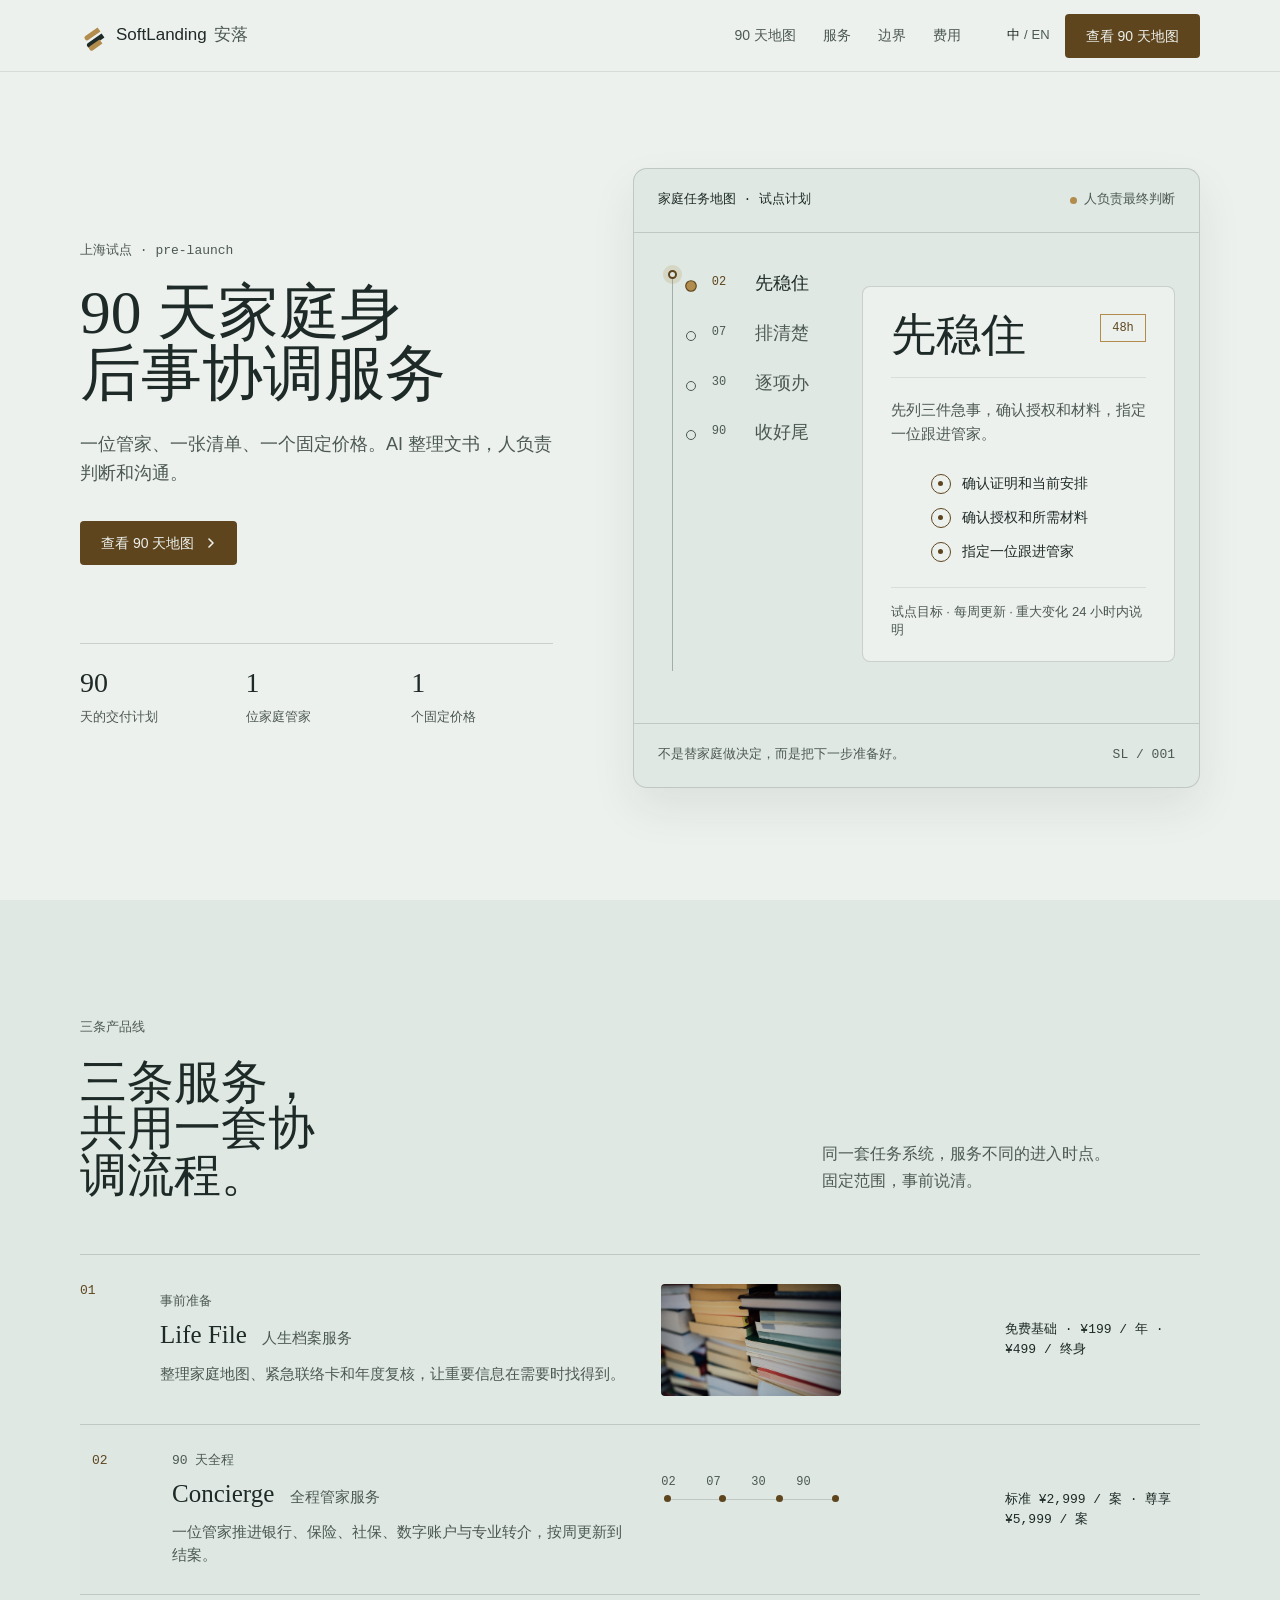
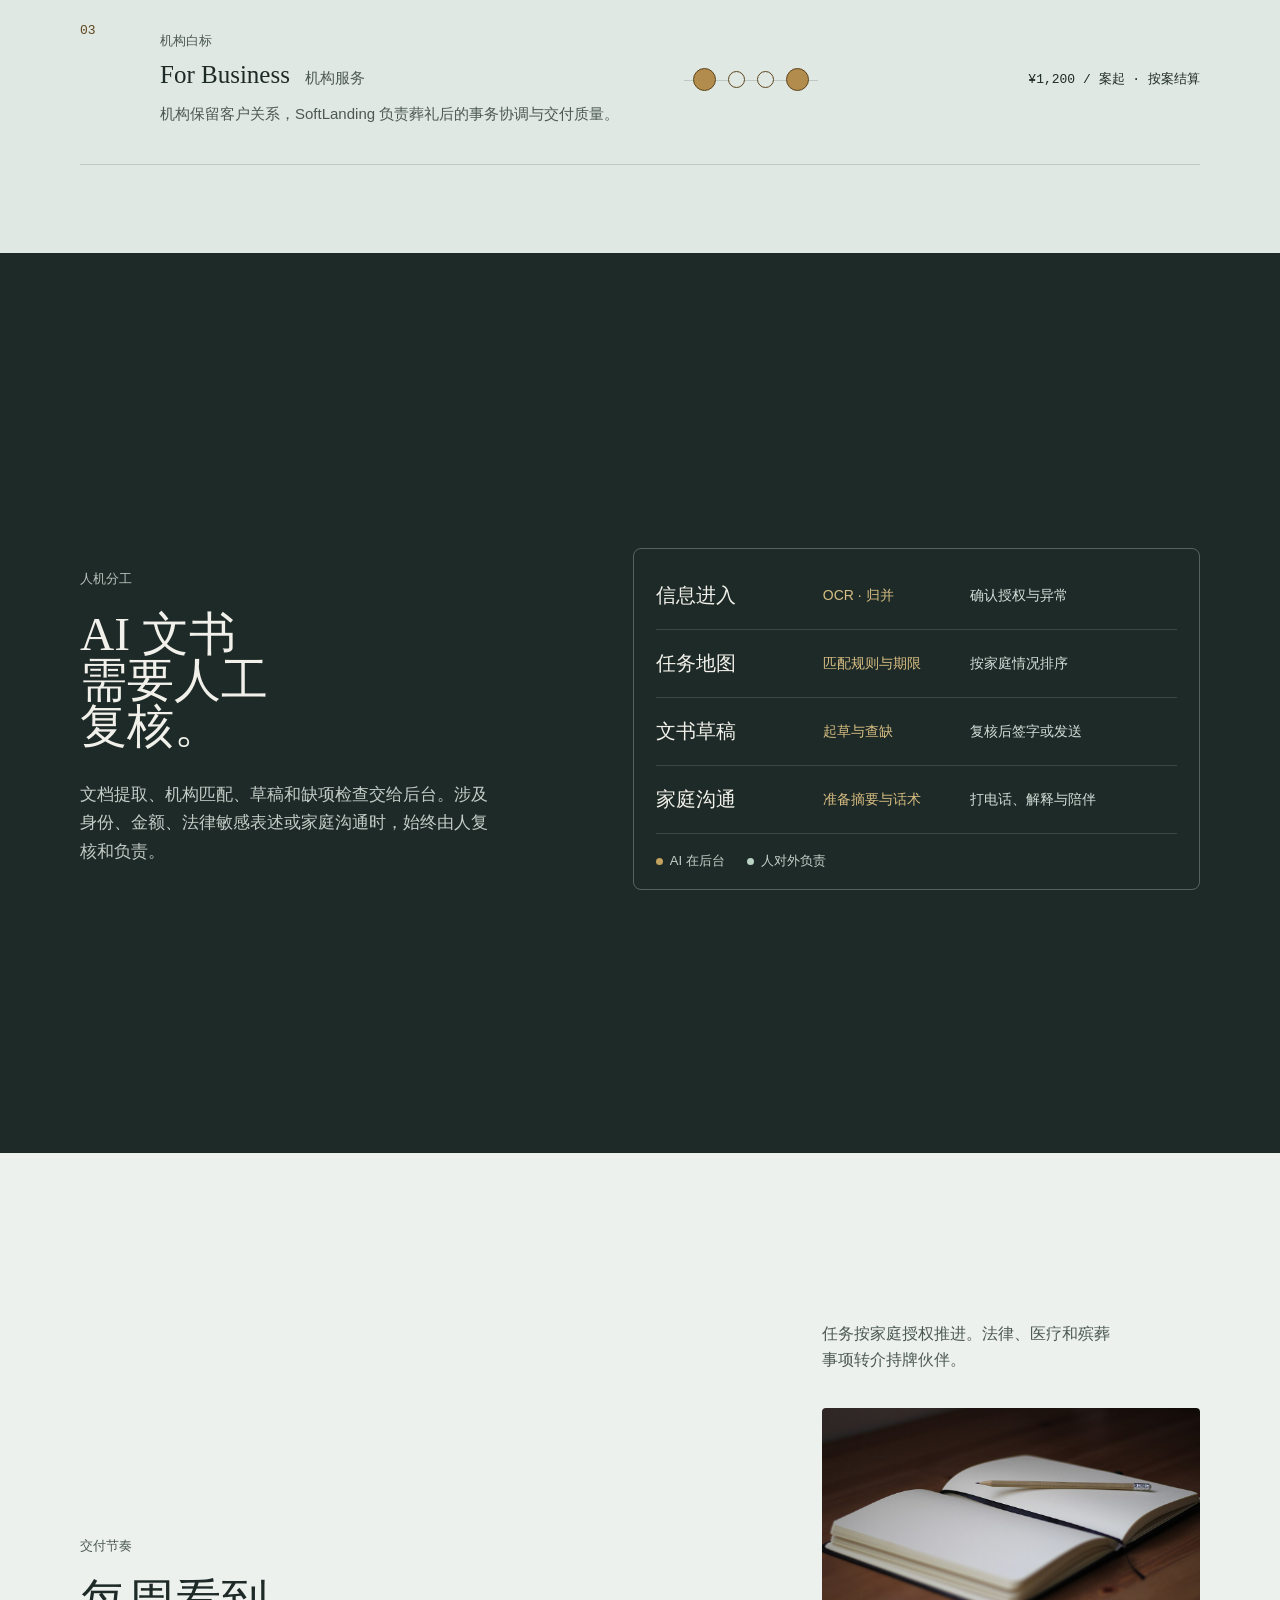
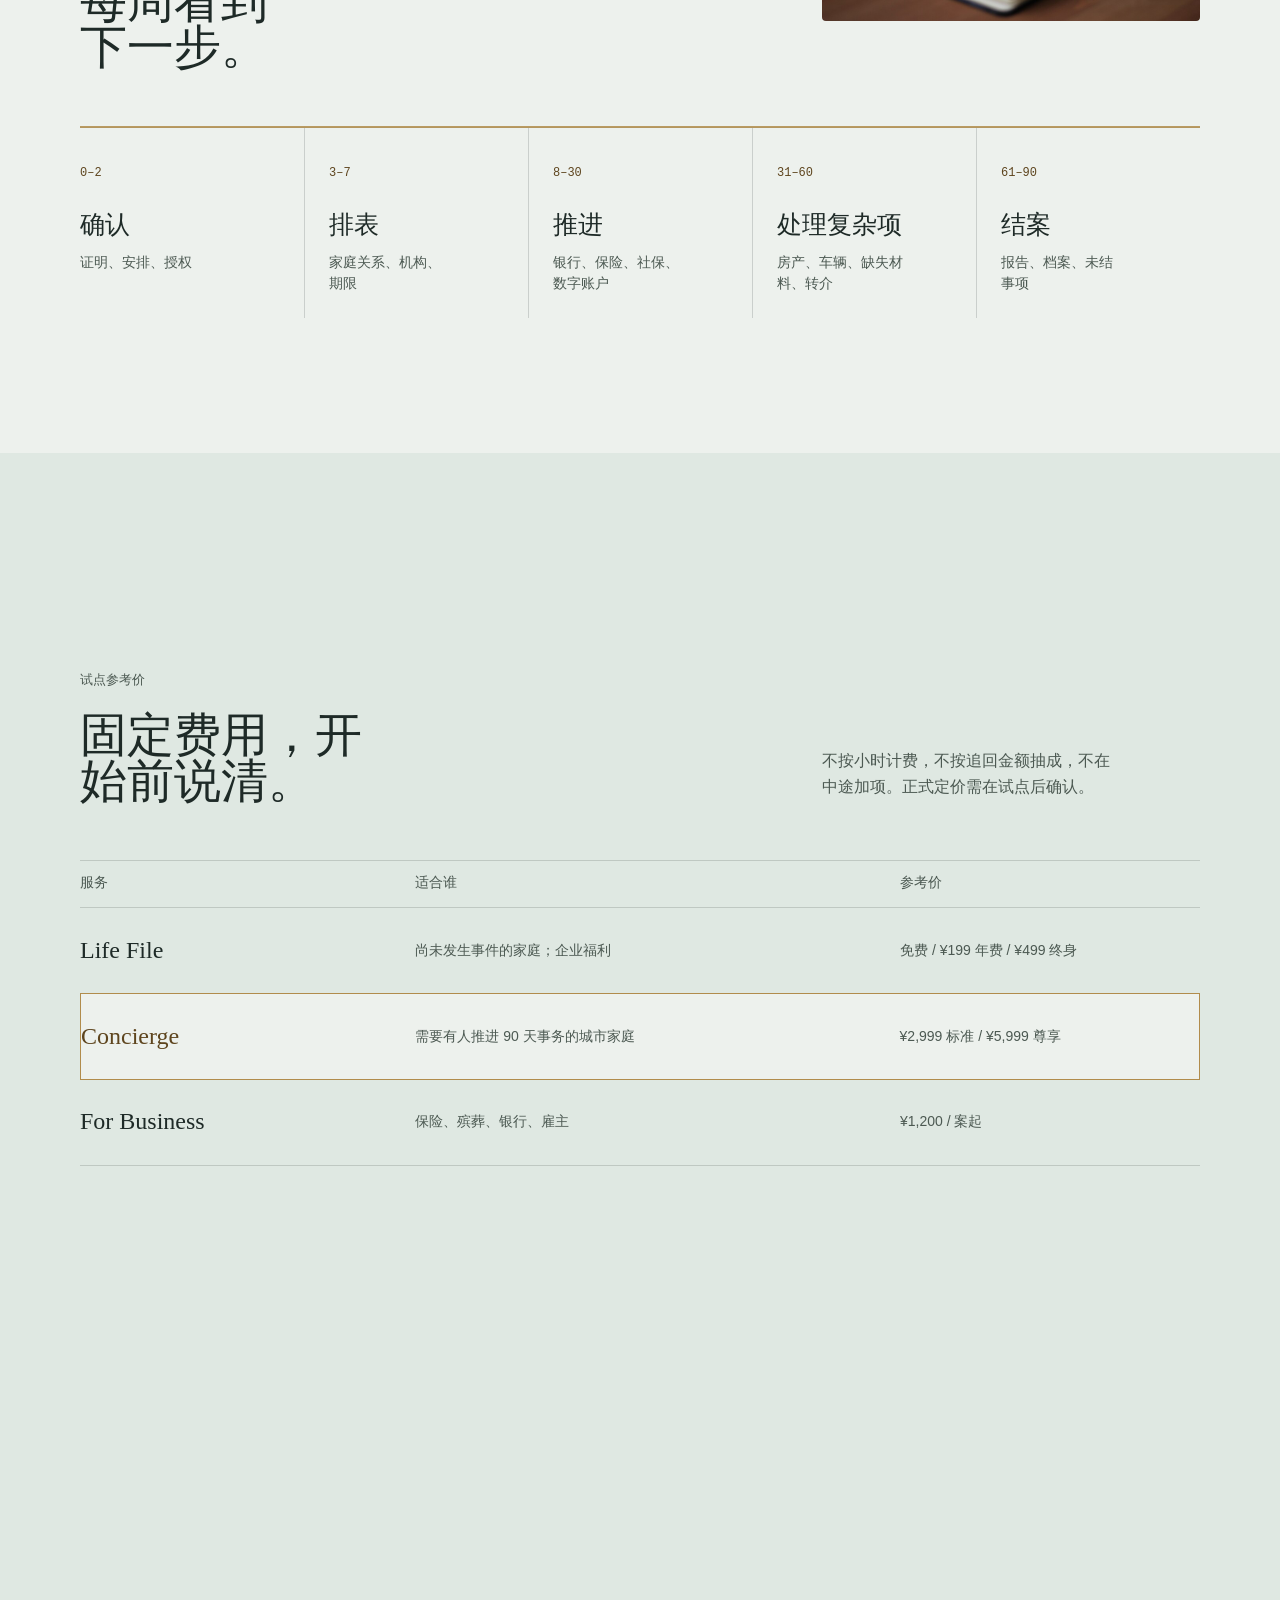
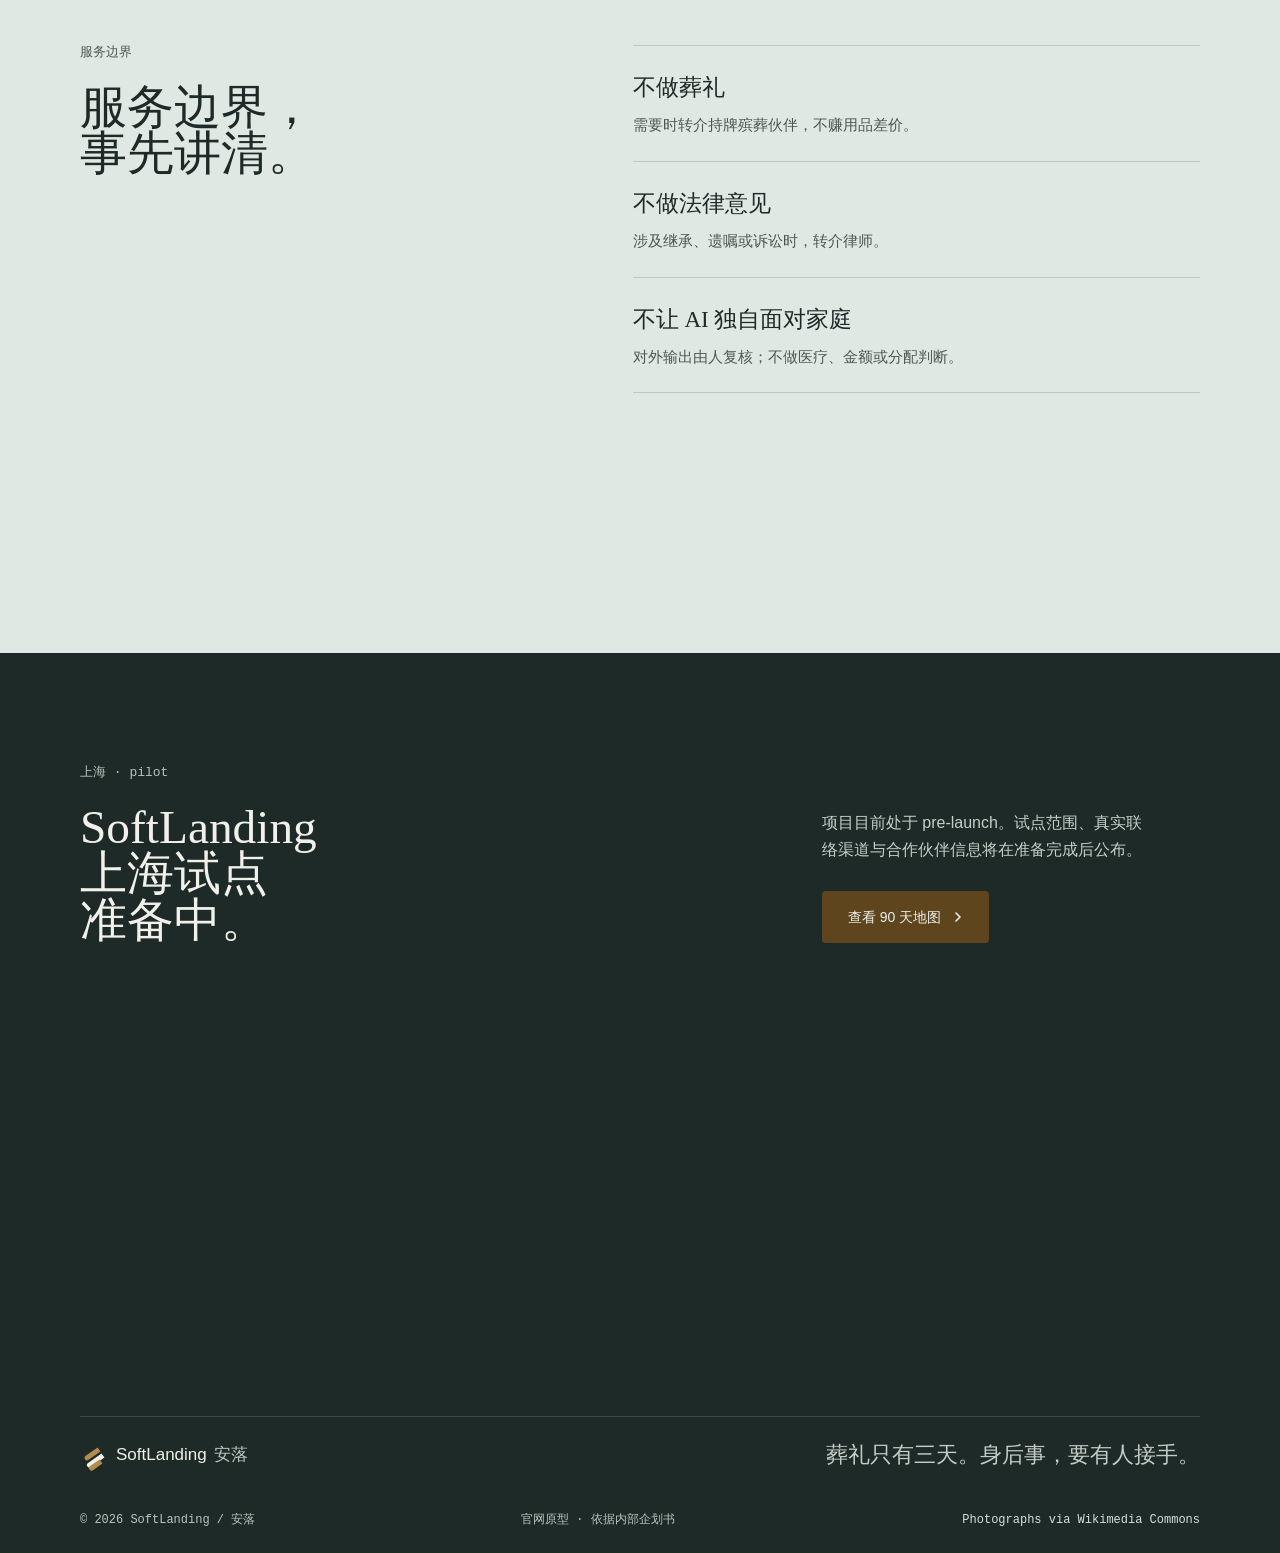
==== commit a756776c: "Add files via upload" ====
--- a/index.html
+++ b/index.html
@@ -1,801 +1,191 @@
 <!doctype html>
-<html lang="zh"
-      data-type="service"
-      data-home="true"
-      data-title-zh="SoftLanding 安落 — 告别之后的安顿"
-      data-title-en="SoftLanding — The after-loss concierge">
+<html lang="zh-CN" data-type="service" data-site-kind="other" data-radius="sharp" data-buttons="solid" data-motion>
 <head>
   <meta charset="utf-8">
-  <meta name="viewport" content="width=device-width, initial-scale=1">
-  <title>SoftLanding 安落 — 告别之后的安顿</title>
-  <meta name="description" content="SoftLanding 安落：一位由 AI 辅助、由人交付的身后事管家。最初的九十天，一位管家，一张清单，一个价格。">
-  <meta property="og:title" content="SoftLanding 安落 — 告别之后的安顿">
-  <meta property="og:description" content="一位由 AI 辅助、由人交付的身后事管家。最初的九十天，一位管家，一张清单，一个价格。">
-  <meta property="og:type" content="website">
-  <meta property="og:locale" content="zh_CN">
-  <meta name="theme-color" content="#121719">
+  <meta name="viewport" content="width=device-width, initial-scale=1, viewport-fit=cover">
+  <title>SoftLanding 安落 | 90 天身后事协调服务</title>
+  <meta name="description" content="SoftLanding 安落在亲人离世后的 90 天里，用一位管家、一张清单和一个固定价格，协调家庭面对的机构与文件。">
   <meta name="page-type" content="service">
   <meta name="site-kind" content="other">
-  <link rel="icon" href="data:image/svg+xml,%3Csvg xmlns='http://www.w3.org/2000/svg' viewBox='0 0 64 64'%3E%3Crect width='64' height='64' fill='%23121719'/%3E%3Ccircle cx='32' cy='32' r='21' fill='none' stroke='%23A47E4E' stroke-width='1.2'/%3E%3Cpath d='M32 15v34M22 38c4-1 7-4 10-9 3 5 6 8 10 9' fill='none' stroke='%23A47E4E' stroke-width='1.2'/%3E%3C/svg%3E">
   <link rel="stylesheet" href="styles.css">
-  <script>
-    // Set language before paint to avoid a flash of both languages.
-    try {
-      var saved = localStorage.getItem('cw-lang');
-      var query = new URLSearchParams(location.search).get('lang');
-      var lang = query || saved || (navigator.language && navigator.language.toLowerCase().indexOf('zh') === 0 ? 'zh' : 'en');
-      document.documentElement.lang = lang;
-    } catch (e) {}
-  </script>
+  <link rel="stylesheet" href="assets/motion/motion.css">
 </head>
 <body>
-  <div class="scroll-progress" aria-hidden="true"><span></span></div>
-  <a class="skip" href="#main"><span class="en">Skip to content</span><span class="zh">跳到正文</span></a>
-  <div class="progress" id="progress" aria-hidden="true"></div>
-
-  <header class="nav" id="nav">
-    <div class="nav__inner">
-      <a class="brand" href="#top" aria-label="SoftLanding 安落">
-        <span class="brand__mark" aria-hidden="true">
-          <svg viewBox="0 0 40 40" fill="none">
-            <circle cx="20" cy="20" r="14.5" stroke="currentColor" stroke-width="1"/>
-            <path d="M20 8.5v23M13.5 23c2.8-.7 4.8-2.6 6.5-6 1.7 3.4 3.7 5.3 6.5 6" stroke="currentColor" stroke-width="1"/>
-          </svg>
-        </span>
-        <span class="brand__name">SoftLanding</span>
-        <span class="brand__cn">安落</span>
+  <header class="nav" id="site-header">
+    <div class="wrap nav__bar">
+      <a class="skip-link" href="#main" data-i18n data-zh="跳到主要内容" data-en="Skip to content">跳到主要内容</a>
+      <a class="nav__logo" href="#top" aria-label="SoftLanding 安落 home">
+        <span class="brand-mark" aria-hidden="true"><i></i><i></i><i></i></span>
+        <span>SoftLanding <b>安落</b></span>
       </a>
-
-      <nav class="nav__links" aria-label="Primary">
-        <a href="#gap"><span class="en">The gap</span><span class="zh">缺口</span></a>
-        <a href="#approach"><span class="en">Approach</span><span class="zh">方式</span></a>
-        <a href="#journey"><span class="en">Journey</span><span class="zh">流程</span></a>
-        <a href="#services"><span class="en">Services</span><span class="zh">服务</span></a>
-        <a href="#partners"><span class="en">Partners</span><span class="zh">合作</span></a>
-        <a href="#questions"><span class="en">Questions</span><span class="zh">问答</span></a>
+      <nav class="nav__links" id="main-navigation" aria-label="主导航" data-aria-zh="主导航" data-aria-en="Main navigation">
+        <a class="nav__link" href="#map" data-i18n data-zh="90 天地图" data-en="90-day map">90 天地图</a>
+        <a class="nav__link" href="#services" data-i18n data-zh="服务" data-en="Services">服务</a>
+        <a class="nav__link" href="#guardrails" data-i18n data-zh="边界" data-en="Boundaries">边界</a>
+        <a class="nav__link" href="#pricing" data-i18n data-zh="费用" data-en="Pricing">费用</a>
       </nav>
-
       <div class="nav__actions">
-        <div class="lang" role="group" aria-label="Language">
-          <button class="lang__btn" type="button" data-lang="en" aria-pressed="false">EN</button>
-          <span class="lang__sep" aria-hidden="true">/</span>
-          <button class="lang__btn" type="button" data-lang="zh" aria-pressed="true">中文</button>
-        </div>
-        <a class="btn btn--ghost nav__cta" href="#contact">
-          <span class="en">Begin</span><span class="zh">预约</span>
-          <span class="btn__arrow" aria-hidden="true">→</span>
-        </a>
-        <button class="menu-btn" type="button" aria-expanded="false" aria-controls="mobile-menu" aria-label="Open menu / 打开目录">
-          <span></span><span></span>
+        <button class="lang-switch" type="button" aria-pressed="false" data-language-switch>
+          <span>中</span><span class="lang-switch__slash">/</span><span>EN</span>
         </button>
+        <a class="btn btn--primary nav__cta" href="#map" data-i18n data-zh="查看 90 天地图" data-en="See the 90-day map">查看 90 天地图</a>
       </div>
+      <button class="nav__toggle" type="button" aria-expanded="false" aria-controls="main-navigation" aria-label="打开菜单" data-label-zh="打开菜单" data-label-en="Open menu">
+        <span></span><span></span>
+      </button>
     </div>
   </header>
 
-  <div class="mobile" id="mobile-menu" role="dialog" aria-modal="true" aria-label="Menu" aria-hidden="true">
-    <div class="mobile__top">
-      <span class="mobile__label"><span class="en">Menu</span><span class="zh">目录</span></span>
-      <button class="mobile__close" type="button" aria-label="Close menu / 关闭目录">×</button>
-    </div>
-    <nav class="mobile__links" aria-label="Mobile">
-      <a href="#gap"><span class="en">The gap</span><span class="zh">缺口</span></a>
-      <a href="#approach"><span class="en">Approach</span><span class="zh">方式</span></a>
-      <a href="#journey"><span class="en">Journey</span><span class="zh">流程</span></a>
-      <a href="#services"><span class="en">Services</span><span class="zh">服务</span></a>
-      <a href="#ai"><span class="en">Technology</span><span class="zh">技术</span></a>
-      <a href="#partners"><span class="en">Partners</span><span class="zh">合作</span></a>
-      <a href="#trust"><span class="en">Trust</span><span class="zh">信任</span></a>
-      <a href="#questions"><span class="en">Questions</span><span class="zh">问答</span></a>
-      <a href="#contact"><span class="en">Begin</span><span class="zh">预约</span></a>
-    </nav>
-    <div class="mobile__foot">
-      <p><span class="en">Shanghai · by referral and partner introduction</span><span class="zh">上海 · 通过转介与合作机构</span></p>
-      <p><a href="mailto:care@softlanding.co">care@softlanding.co</a></p>
-    </div>
-  </div>
-
   <main id="main">
-    <!-- HERO -->
-    <section class="hero" id="top">
-      <div class="hero__bg" aria-hidden="true"></div>
-      <div class="wrap hero__inner">
+    <section class="hero" id="top" aria-labelledby="hero-title">
+      <div class="wrap hero__grid">
         <div class="hero__copy">
-          <h1 class="hero__title">
-            <span class="line"><span class="en">The funeral takes three days.</span><span class="zh">葬礼只有三天。</span></span>
-            <span class="line"><span class="en">The admin takes three hundred.</span><span class="zh">身后事，却要三百天。</span></span>
-          </h1>
-          <p class="hero__sub">
-            <span class="en">An AI-assisted, human-delivered concierge for the first ninety days after a death. One guide, one checklist, one price.</span>
-            <span class="zh">一位由 AI 辅助、由人交付的身后事管家。最初的九十天，一位管家，一张清单，一个价格。</span>
-          </p>
-          <div class="hero__actions">
-            <a class="btn btn--solid" href="#contact">
-              <span class="en">Request a guide</span><span class="zh">预约一位管家</span>
-              <span class="btn__arrow" aria-hidden="true">→</span>
-            </a>
-            <a class="btn btn--ghost" href="#partners">
-              <span class="en">For partners</span><span class="zh">机构合作</span>
-            </a>
+          <p class="eyebrow" data-i18n data-zh="上海试点 · pre-launch" data-en="Shanghai pilot · pre-launch">上海试点 · pre-launch</p>
+          <h1 id="hero-title" data-i18n data-zh="90 天家庭身后事协调服务" data-en="90-day family coordination service">90 天家庭身后事协调服务</h1>
+          <p class="hero__lead" data-i18n data-zh="一位管家、一张清单、一个固定价格。AI 整理文书，人负责判断和沟通。" data-en="One manager, one task list, one fixed price. AI organizes records; people guide the family.">一位管家、一张清单、一个固定价格。AI 整理文书，人负责判断和沟通。</p>
+          <div class="btn-row">
+            <a class="btn btn--primary" href="#map"><span data-i18n data-zh="查看 90 天地图" data-en="See the 90-day map">查看 90 天地图</span><svg class="m-arrow" viewBox="0 0 12 12" aria-hidden="true"><path class="m-arrow__stem" d="M1 6h8"/><path class="m-arrow__head" d="M5 2 9 6l-4 4"/></svg></a>
           </div>
-          <p class="hero__meta">
-            <span class="en">Shanghai · Est. 2026 · By referral and partner introduction</span>
-            <span class="zh">上海 · 始于 2026 · 通过转介与合作机构</span>
-          </p>
+          <div class="hero__facts" aria-label="Key facts">
+            <div><strong>90</strong><span data-i18n data-zh="天的交付计划" data-en="day service plan">天的交付计划</span></div>
+            <div><strong>1</strong><span data-i18n data-zh="位家庭管家" data-en="family case manager">位家庭管家</span></div>
+            <div><strong>1</strong><span data-i18n data-zh="个固定价格" data-en="fixed price">个固定价格</span></div>
+          </div>
         </div>
 
-        <figure class="hero__figure" aria-hidden="true">
-          <svg class="arch" viewBox="0 0 420 560" fill="none">
-            <defs>
-              <linearGradient id="archGrad" x1="60" y1="40" x2="360" y2="560" gradientUnits="userSpaceOnUse">
-                <stop offset="0" stop-color="#C2A173" stop-opacity=".08"/>
-                <stop offset=".48" stop-color="#C2A173" stop-opacity=".9"/>
-                <stop offset="1" stop-color="#C2A173" stop-opacity=".12"/>
-              </linearGradient>
-            </defs>
-            <path class="arch__line" d="M58 548V252C58 132 146 52 210 52s152 80 152 200v296" stroke="url(#archGrad)" stroke-width="1.1"/>
-            <path class="arch__line arch__line--inner" d="M110 548V262c0-82 44-140 100-140s100 58 100 140v286" stroke="#C2A173" stroke-opacity=".26" stroke-width="1"/>
-            <line x1="210" y1="124" x2="210" y2="548" stroke="#C2A173" stroke-opacity=".16"/>
-            <circle cx="210" cy="330" r="3.4" fill="#C2A173" fill-opacity=".85"/>
-            <path d="M158 548h104" stroke="#C2A173" stroke-opacity=".35"/>
-          </svg>
-        </figure>
-      </div>
-
-      <div class="wrap hero__foot">
-        <span><span class="en">A coordination layer — not a funeral home, a law firm, or a therapist.</span><span class="zh">一个协调层——不是殡葬公司、律所或心理咨询机构。</span></span>
-        <span class="hero__foot-right"><span class="en">Scroll</span><span class="zh">向下</span> <span class="hero__line" aria-hidden="true"></span></span>
+        <div class="map-shell" id="map" aria-label="家庭任务地图" data-aria-zh="家庭任务地图" data-aria-en="Family task map">
+          <div class="map-shell__topline">
+            <span class="map-kicker" data-i18n data-zh="家庭任务地图 · 试点计划" data-en="Family task map · pilot plan">家庭任务地图 · 试点计划</span>
+            <span class="map-status"><i></i><span data-i18n data-zh="人负责最终判断" data-en="Human review stays in charge">人负责最终判断</span></span>
+          </div>
+          <div class="map-shell__body">
+            <div class="map-rail" aria-hidden="true"><span></span></div>
+            <div class="map-stages" role="tablist" aria-label="时间阶段" data-aria-zh="时间阶段" data-aria-en="Timeline stages">
+              <button class="stage-tab is-active" role="tab" aria-selected="true" data-stage="day2">
+                <span class="stage-tab__day">02</span><span class="stage-tab__label" data-i18n data-zh="先稳住" data-en="Stabilize">先稳住</span>
+              </button>
+              <button class="stage-tab" role="tab" aria-selected="false" data-stage="day7">
+                <span class="stage-tab__day">07</span><span class="stage-tab__label" data-i18n data-zh="排清楚" data-en="Make a plan">排清楚</span>
+              </button>
+              <button class="stage-tab" role="tab" aria-selected="false" data-stage="day30">
+                <span class="stage-tab__day">30</span><span class="stage-tab__label" data-i18n data-zh="逐项办" data-en="Work through">逐项办</span>
+              </button>
+              <button class="stage-tab" role="tab" aria-selected="false" data-stage="day90">
+                <span class="stage-tab__day">90</span><span class="stage-tab__label" data-i18n data-zh="收好尾" data-en="Close well">收好尾</span>
+              </button>
+            </div>
+            <div class="stage-card" aria-live="polite">
+              <div class="stage-card__head">
+                <div><h2 id="stage-title">先稳住</h2></div>
+                <span class="stage-card__marker">48h</span>
+              </div>
+              <p id="stage-summary" data-i18n data-zh="先列三件急事，确认授权和材料，指定一位跟进管家。" data-en="Confirm authorization and documents, set three priorities, and assign a case manager.">先列三件急事，确认授权和材料，指定一位跟进管家。</p>
+              <ul class="task-list" id="task-list">
+                <li><span class="task-check" aria-hidden="true"></span><span data-i18n data-zh="确认证明和当前安排" data-en="Confirm certificate and arrangements">确认证明和当前安排</span></li>
+                <li><span class="task-check" aria-hidden="true"></span><span data-i18n data-zh="确认授权和所需材料" data-en="Confirm authorization and documents">确认授权和所需材料</span></li>
+                <li><span class="task-check" aria-hidden="true"></span><span data-i18n data-zh="指定一位跟进管家" data-en="Assign one case manager">指定一位跟进管家</span></li>
+              </ul>
+              <div class="stage-card__foot"><span data-i18n data-zh="试点目标 · 每周更新 · 重大变化 24 小时内说明" data-en="Pilot target · weekly updates · material changes explained within 24 hours">试点目标 · 每周更新 · 重大变化 24 小时内说明</span></div>
+            </div>
+          </div>
+          <div class="map-shell__bottomline"><span data-i18n data-zh="不是替家庭做决定，而是把下一步准备好。" data-en="We do not decide for the family. We prepare the next step.">不是替家庭做决定，而是把下一步准备好。</span><span>SL / 001</span></div>
+        </div>
       </div>
     </section>
 
-    <!-- MANIFESTO -->
-    <section class="manifesto" aria-label="Manifesto">
+    <section class="section section--surface" id="services" aria-labelledby="services-title">
       <div class="wrap">
-        <p class="manifesto__text">
-          <span class="en">We do not replace the funeral director, the lawyer, or the therapist. We coordinate them — so a family can grieve instead of file.</span>
-          <span class="zh">我们不替代殡葬师、律师或心理咨询师。我们把他们协调在一起——让家人可以哀悼，而不是不停地跑手续。</span>
-        </p>
-
-        <nav class="contents" id="contents" aria-label="Contents">
-          <a href="#gap"><span class="contents__num">01</span><span class="en">The gap</span><span class="zh">缺口</span></a>
-          <a href="#approach"><span class="contents__num">02</span><span class="en">Approach</span><span class="zh">方式</span></a>
-          <a href="#journey"><span class="contents__num">03</span><span class="en">Journey</span><span class="zh">流程</span></a>
-          <a href="#services"><span class="contents__num">04</span><span class="en">Services</span><span class="zh">服务</span></a>
-          <a href="#ai"><span class="contents__num">05</span><span class="en">Technology</span><span class="zh">技术</span></a>
-          <a href="#contact"><span class="contents__num">06</span><span class="en">Begin</span><span class="zh">开始</span></a>
-        </nav>
-      </div>
-    </section>
-
-    <!-- 01 THE GAP -->
-    <section class="section" id="gap">
-      <div class="wrap">
-        <div class="section__head">
-          <div>
-            <h2 >
-              <span class="en">No one is trained<br>for the paperwork.</span>
-              <span class="zh">没有人教过我们，<br>如何料理身后事。</span>
-            </h2>
-          </div>
-          <p class="section__intro">
-            <span class="en">A life leaves behind more than memories: certificates, banks, insurers, pensions, subscriptions, accounts, cloud photographs. Families do this while grieving — often from another city, usually without a map.</span>
-            <span class="zh">一个人走后，留下的不只是回忆：证明、银行、保险、养老金、订阅、账号、云端的照片。家人要在悲痛里处理这些事，常常还在另一座城市，而且没有一张地图。</span>
-          </p>
+        <div class="section-head section-head--split">
+          <div><p class="eyebrow" data-i18n data-zh="三条产品线" data-en="Three service lines">三条产品线</p><h2 id="services-title" data-i18n data-zh="三条服务，共用一套协调流程。" data-en="Three services, one coordination process.">三条服务，共用一套协调流程。</h2></div>
+          <p class="section-intro" data-i18n data-zh="同一套任务系统，服务不同的进入时点。固定范围，事前说清。" data-en="One task system for three entry points. The scope is fixed and clear before work begins.">同一套任务系统，服务不同的进入时点。固定范围，事前说清。</p>
         </div>
-
-        <div class="gap__grid">
-          <div class="gap__copy">
-            <p class="lede">
-              <span class="en">The funeral is a ceremony. The months after are a project — with deadlines, institutions, and no project manager.</span>
-              <span class="zh">葬礼是一场仪式。之后的几个月，却是一个项目——有截止日期，有无数机构，却没有项目经理。</span>
-            </p>
-            <p>
-              <span class="en">Miss a deadline and money is lost. Miss an account and it renews for years. Miss a document and the family starts again. The work is invisible until it is overdue.</span>
-              <span class="zh">错过一个期限，钱就没了。漏掉一个账户，它可能自动续费好几年。少一份文件，全家就得从头再来。这些事平时看不见，直到逾期才浮现。</span>
-            </p>
-          </div>
-
-          <aside class="quote-card">
-            <span class="quote-card__mark" aria-hidden="true">“</span>
-            <blockquote>
-              <span class="en">I didn’t cry at the funeral. I broke down when I saw the subscription renewal.</span>
-              <span class="zh">葬礼上我没哭。看到那条自动续费提醒时，我崩溃了。</span>
-            </blockquote>
-            <footer>
-              <span class="en">Daughter, 42 · Shanghai<br><small>Composite quote from 15 family interviews, 2025.</small></span>
-              <span class="zh">一位女儿，42 岁 · 上海<br><small>基于 2025 年 15 个家庭访谈的综合引语。</small></span>
-            </footer>
-          </aside>
-        </div>
-
-        <div class="stats">
-          <div class="stat">
-            <span class="stat__num">100+</span>
-            <span class="stat__label"><span class="en">documents and tasks</span><span class="zh">份文件与事务</span></span>
-          </div>
-          <div class="stat">
-            <span class="stat__num">3–12</span>
-            <span class="stat__label"><span class="en">months to close</span><span class="zh">个月才能结清</span></span>
-          </div>
-          <div class="stat">
-            <span class="stat__num">¥10k+</span>
-            <span class="stat__label"><span class="en">lost to missed claims</span><span class="zh">因漏赔而损失</span></span>
-          </div>
-        </div>
-        <p class="stats__note"><span class="en">Ranges drawn from 15 family interviews, 2025.</span><span class="zh">范围来自 2025 年 15 个家庭访谈。</span></p>
-      </div>
-    </section>
-
-    <!-- 02 APPROACH -->
-    <section class="section section--paper" id="approach">
-      <div class="wrap">
-        <div class="section__head">
-          <div>
-            <h2 >
-              <span class="en">Order,<br>without haste.</span>
-              <span class="zh">不慌不忙，<br>把事安顿好。</span>
-            </h2>
-          </div>
-          <p class="section__intro">
-            <span class="en">We turn the first ninety days into five clear stages. One case manager owns the journey. AI handles the repetition. Nothing is sent or signed without a human.</span>
-            <span class="zh">我们把最初的九十天分成五个清楚的阶段。一位案件管家负责整个流程。AI 处理重复劳动。任何文件，未经人工确认，不会发出，也不会签署。</span>
-          </p>
-        </div>
-
-        <div class="principles">
-          <article class="principle">
-            <h3><span class="en">One owner</span><span class="zh">一位管家</span></h3>
-            <p><span class="en">A single named person, not a call centre. Someone who knows the family’s file by heart.</span><span class="zh">一位有名有姓的管家，不是一个呼叫中心。他记得住这个家庭的每一页材料。</span></p>
+        <div class="service-list">
+          <article class="service-row service-row--file">
+            <span class="service-row__index">01</span>
+            <div class="service-row__copy"><p class="service-row__type" data-i18n data-zh="事前准备" data-en="Prepare early">事前准备</p><h3>Life File <span data-i18n data-zh="人生档案服务" data-en="Life record service">人生档案服务</span></h3><p data-i18n data-zh="整理家庭地图、紧急联络卡和年度复核，让重要信息在需要时找得到。" data-en="Organize a family map, emergency contacts, and an annual review so important information can be found when it matters.">整理家庭地图、紧急联络卡和年度复核，让重要信息在需要时找得到。</p></div>
+            <img class="service-row__image" src="assets/img/photo-c877-960.jpg" alt="书页边缘的近景细节" data-alt-zh="书页边缘的近景细节" data-alt-en="Close-up detail of stacked book pages" width="144" height="96" loading="lazy" decoding="async" data-source="library-057" data-subject="paper and books">
+            <p class="service-row__price" data-i18n data-zh="免费基础 · ¥199 / 年 · ¥499 / 终身" data-en="Free base · ¥199 / year · ¥499 / lifetime">免费基础 · ¥199 / 年 · ¥499 / 终身</p>
           </article>
-          <article class="principle">
-            <h3><span class="en">One checklist</span><span class="zh">一张清单</span></h3>
-            <p><span class="en">One hundred tasks, sequenced, with owners and deadlines. No duplicate calls. No forgotten accounts.</span><span class="zh">一百多项事务，按顺序排好，责任到人，日期清楚。不重复打电话，不漏掉账户。</span></p>
+          <article class="service-row service-row--concierge">
+            <span class="service-row__index">02</span>
+            <div class="service-row__copy"><p class="service-row__type" data-i18n data-zh="90 天全程" data-en="90-day case">90 天全程</p><h3>Concierge <span data-i18n data-zh="全程管家服务" data-en="Concierge service">全程管家服务</span></h3><p data-i18n data-zh="一位管家推进银行、保险、社保、数字账户与专业转介，按周更新到结案。" data-en="One case manager coordinates banks, insurance, benefits, digital accounts, and referrals through closeout.">一位管家推进银行、保险、社保、数字账户与专业转介，按周更新到结案。</p></div>
+            <div class="service-row__detail" aria-hidden="true"><span>02</span><span>07</span><span>30</span><span>90</span><i></i></div>
+            <p class="service-row__price" data-i18n data-zh="标准 ¥2,999 / 案 · 尊享 ¥5,999 / 案" data-en="Standard ¥2,999 / case · Priority ¥5,999 / case">标准 ¥2,999 / 案 · 尊享 ¥5,999 / 案</p>
           </article>
-          <article class="principle">
-            <h3><span class="en">One price</span><span class="zh">一个价格</span></h3>
-            <p><span class="en">A fixed fee, agreed at the start. No hourly billing, no surprises, no pressure.</span><span class="zh">开始前就说好的固定费用。不按小时计费，没有意外账单，也没有催促。</span></p>
+          <article class="service-row service-row--business">
+            <span class="service-row__index">03</span>
+            <div class="service-row__copy"><p class="service-row__type" data-i18n data-zh="机构白标" data-en="For institutions">机构白标</p><h3>For Business <span data-i18n data-zh="机构服务" data-en="Institution service">机构服务</span></h3><p data-i18n data-zh="机构保留客户关系，SoftLanding 负责葬礼后的事务协调与交付质量。" data-en="Your institution keeps the relationship; SoftLanding coordinates aftercare and delivery quality.">机构保留客户关系，SoftLanding 负责葬礼后的事务协调与交付质量。</p></div>
+            <div class="service-row__detail service-row__detail--network" aria-hidden="true"><span></span><span></span><span></span><span></span></div>
+            <p class="service-row__price" data-i18n data-zh="¥1,200 / 案起 · 按案结算" data-en="From ¥1,200 / case · billed per case">¥1,200 / 案起 · 按案结算</p>
           </article>
         </div>
       </div>
     </section>
 
-    <!-- 03 JOURNEY -->
-    <section class="section" id="journey">
-      <div class="wrap">
-        <div class="section__head">
-          <div>
-            <h2 >
-              <span class="en">Ninety days,<br>five stages.</span>
-              <span class="zh">九十天，<br>五个阶段。</span>
-            </h2>
-          </div>
-          <p class="section__intro">
-            <span class="en">A fixed rhythm, adapted to each family. The dates are promises, not estimates.</span>
-            <span class="zh">固定的节奏，按每个家庭调整。日期是承诺，不是估算。</span>
-          </p>
-        </div>
-
-        <div class="timeline">
-          <article class="stage">
-            <span class="stage__dot" aria-hidden="true"></span>
-            <span class="stage__day"><span class="en">Day 0–2</span><span class="zh">第 0–2 天</span></span>
-            <h3><span class="en">Notice</span><span class="zh">通知</span></h3>
-            <p><span class="en">One call. One case manager. Documents collected, a first map drawn.</span><span class="zh">一通电话。一位管家。收集文件，画出第一张地图。</span></p>
-            <div class="stage__roles">
-              <span><em>AI</em> <span class="en">scan &amp; extract</span><span class="zh">扫描与提取</span></span>
-              <span><em>Human</em> <span class="en">call &amp; comfort</span><span class="zh">通话与安抚</span></span>
-            </div>
-          </article>
-
-          <article class="stage">
-            <span class="stage__dot" aria-hidden="true"></span>
-            <span class="stage__day"><span class="en">Day 3–7</span><span class="zh">第 3–7 天</span></span>
-            <h3><span class="en">Map</span><span class="zh">梳理</span></h3>
-            <p><span class="en">One hundred tasks become a ninety-day plan with owners and deadlines.</span><span class="zh">一百多项事务，变成一张九十天计划，责任到人，日期清楚。</span></p>
-            <div class="stage__roles">
-              <span><em>AI</em> <span class="en">task graph</span><span class="zh">任务图谱</span></span>
-              <span><em>Human</em> <span class="en">prioritise</span><span class="zh">排优先级</span></span>
-            </div>
-          </article>
-
-          <article class="stage">
-            <span class="stage__dot" aria-hidden="true"></span>
-            <span class="stage__day"><span class="en">Day 8–30</span><span class="zh">第 8–30 天</span></span>
-            <h3><span class="en">Act</span><span class="zh">办理</span></h3>
-            <p><span class="en">Institutions notified. Claims filed. Accounts closed. Eighty percent complete.</span><span class="zh">通知机构，提交理赔，关闭账户。完成八成。</span></p>
-            <div class="stage__roles">
-              <span><em>AI</em> <span class="en">letters &amp; forms</span><span class="zh">函件与表格</span></span>
-              <span><em>Human</em> <span class="en">calls &amp; visits</span><span class="zh">电话与上门</span></span>
-            </div>
-          </article>
-
-          <article class="stage">
-            <span class="stage__dot" aria-hidden="true"></span>
-            <span class="stage__day"><span class="en">Day 31–60</span><span class="zh">第 31–60 天</span></span>
-            <h3><span class="en">Resolve</span><span class="zh">收尾</span></h3>
-            <p><span class="en">Disputes, missing documents, legal referrals — handled with care.</span><span class="zh">争议、缺失的文件、法律转介——一件件处理。</span></p>
-            <div class="stage__roles">
-              <span><em>AI</em> <span class="en">flags &amp; drafts</span><span class="zh">提示与草稿</span></span>
-              <span><em>Human</em> <span class="en">negotiate</span><span class="zh">协商</span></span>
-            </div>
-          </article>
-
-          <article class="stage">
-            <span class="stage__dot" aria-hidden="true"></span>
-            <span class="stage__day"><span class="en">Day 61–90</span><span class="zh">第 61–90 天</span></span>
-            <h3><span class="en">Aftercare</span><span class="zh">安置</span></h3>
-            <p><span class="en">A final report, a digital archive, and a check-in on day ninety.</span><span class="zh">一份结案报告，一份数字档案，第九十天的一次回访。</span></p>
-            <div class="stage__roles">
-              <span><em>AI</em> <span class="en">archive</span><span class="zh">归档</span></span>
-              <span><em>Human</em> <span class="en">closure call</span><span class="zh">回访</span></span>
-            </div>
-          </article>
-        </div>
-
-        <p class="sla">
-          <span class="en">Our promise: 80% of tasks closed in 30 days · a final report by day 90 · NPS above 60.</span>
-          <span class="zh">我们的承诺：30 天内完成八成事务 · 第 90 天交付结案报告 · NPS 高于 60。</span>
-        </p>
-      </div>
-    </section>
-
-    <!-- 04 SERVICES -->
-    <section class="section section--paper" id="services">
-      <div class="wrap">
-        <div class="section__head">
-          <div>
-            <h2 >
-              <span class="en">Three ways<br>to begin.</span>
-              <span class="zh">三种开始<br>的方式。</span>
-            </h2>
-          </div>
-          <p class="section__intro">
-            <span class="en">Before, after, or alongside an institution. The same standard of care, at three different moments.</span>
-            <span class="zh">生前、身后，或与机构一起。三个不同的时刻，同一种照料标准。</span>
-          </p>
-        </div>
-
-        <div class="services">
-          <article class="service">
-            
-            <div class="service__top">
-              <span class="service__icon" aria-hidden="true"><svg viewBox="0 0 32 32" fill="none" stroke="currentColor" stroke-width="1.1"><path d="M7 5.5h11l7 7V27H7z"/><path d="M18 5.5v7h7"/><path d="M11 17h10M11 21h7"/></svg></span>
-              <span class="service__index" aria-hidden="true">01</span>
-            </div>
-            <h3><span class="en">Life File</span><span class="zh">人生档案</span><span class="service__stage"><span class="en">Before</span><span class="zh">生前</span></span></h3>
-            <p class="service__desc"><span class="en">A secure vault for accounts, policies, documents and wishes. So your family never has to guess.</span><span class="zh">一个加密的保险箱：账号、保单、文件与心愿。让家人不必靠猜。</span></p>
-            <ul>
-              <li><span class="en">Encrypted vault</span><span class="zh">加密保险箱</span></li>
-              <li><span class="en">One-page family map</span><span class="zh">一页家庭地图</span></li>
-              <li><span class="en">Annual review</span><span class="zh">年度复核</span></li>
-            </ul>
-            <p class="service__for"><span class="en">For families who want to be prepared.</span><span class="zh">适合希望提前准备的家庭。</span></p>
-            <div class="service__foot">
-              <p class="service__price"><span class="en">Free · ¥199/year · ¥499 lifetime</span><span class="zh">免费 · ¥199/年 · ¥499 终身</span></p>
-              <a class="service__link" href="#contact" aria-label="Ask about Life File / 咨询人生档案"><span class="en">Ask</span><span class="zh">咨询</span><span class="arrow" aria-hidden="true">→</span></a>
-            </div>
-          </article>
-
-          <article class="service service--featured">
-            
-            <div class="service__top">
-              <span class="service__icon" aria-hidden="true"><svg viewBox="0 0 32 32" fill="none" stroke="currentColor" stroke-width="1.1"><circle cx="16" cy="16" r="10.5"/><path d="M16 5.5v3M16 23.5v3M5.5 16h3M23.5 16h3"/><path d="M19.5 12.5l-2 7-5-3 7-4z"/></svg></span>
-              <span class="service__index" aria-hidden="true">02</span>
-            </div>
-            <h3><span class="en">Concierge</span><span class="zh">全程管家</span><span class="service__stage"><span class="en">After</span><span class="zh">身后</span></span></h3>
-            <p class="service__desc"><span class="en">One case manager, one hundred-task checklist, ninety days. Standard or premium.</span><span class="zh">一位管家，一张百项清单，九十天。标准版或尊享版。</span></p>
-            <ul>
-              <li><span class="en">Named case manager</span><span class="zh">专属管家</span></li>
-              <li><span class="en">Institution coordination</span><span class="zh">机构协调</span></li>
-              <li><span class="en">Final report &amp; archive</span><span class="zh">结案报告与档案</span></li>
-            </ul>
-            <p class="service__for"><span class="en">For the first thirty days after a death.</span><span class="zh">适合亲人离世后的最初三十天。</span></p>
-            <div class="service__foot">
-              <p class="service__price"><span class="en">¥2,999 standard · ¥5,999 premium</span><span class="zh">标准 ¥2,999 · 尊享 ¥5,999</span></p>
-              <a class="service__link" href="#contact" aria-label="Ask about Concierge / 咨询全程管家"><span class="en">Ask</span><span class="zh">咨询</span><span class="arrow" aria-hidden="true">→</span></a>
-            </div>
-          </article>
-
-          <article class="service">
-            
-            <div class="service__top">
-              <span class="service__icon" aria-hidden="true"><svg viewBox="0 0 32 32" fill="none" stroke="currentColor" stroke-width="1.1"><path d="M5 12.5h9v14H5zM18 6.5h9v20h-9z"/><path d="M8 16.5h3M8 20.5h3M21 10.5h3M21 14.5h3"/></svg></span>
-              <span class="service__index" aria-hidden="true">03</span>
-            </div>
-            <h3><span class="en">For Business</span><span class="zh">机构服务</span><span class="service__stage"><span class="en">Together</span><span class="zh">合作</span></span></h3>
-            <p class="service__desc"><span class="en">White-label aftercare for insurers, funeral homes, banks and employers.</span><span class="zh">为保险、殡葬、银行与企业提供白标身后事服务。</span></p>
-            <ul>
-              <li><span class="en">Co-branded service</span><span class="zh">联合品牌服务</span></li>
-              <li><span class="en">Case dashboard</span><span class="zh">案件看板</span></li>
-              <li><span class="en">Quarterly review</span><span class="zh">季度复盘</span></li>
-            </ul>
-            <p class="service__for"><span class="en">For institutions with 20+ cases a year.</span><span class="zh">适合年案件量 20 件以上的机构。</span></p>
-            <div class="service__foot">
-              <p class="service__price"><span class="en">From ¥1,200 per case</span><span class="zh">¥1,200/案起</span></p>
-              <a class="service__link" href="#contact" aria-label="Ask about business services / 咨询机构服务"><span class="en">Ask</span><span class="zh">咨询</span><span class="arrow" aria-hidden="true">→</span></a>
-            </div>
-          </article>
-        </div>
-
-        <p class="services__note">
-          <span class="en">We are not a law firm, a funeral home, or a therapist. We are the coordination layer between them.</span>
-          <span class="zh">我们不是律所、殡葬公司或心理咨询机构。我们是它们之间的协调层。</span>
-        </p>
-      </div>
-    </section>
-
-    <!-- 05 AI -->
-    <section class="section section--dark" id="ai">
-      <div class="wrap">
-        <div class="section__head">
-          <div>
-            <h2 >
-              <span class="en">AI does the paperwork.<br>Humans do the caring.</span>
-              <span class="zh">AI 处理文书。<br>人负责陪伴。</span>
-            </h2>
-          </div>
-          <p class="section__intro">
-            <span class="en">Four quiet systems work behind the case manager. They reduce twelve hours of admin to seven — and they never speak to a family on their own.</span>
-            <span class="zh">四套安静的系统在管家身后工作。它们把十二小时的文书工作压缩到七小时——但它们从不独自面对一个家庭。</span>
-          </p>
-        </div>
-
-        <div class="ai__body">
-          <div class="modules">
-          <article class="module">
-            <h3><span class="en">Digital Life Map</span><span class="zh">数字生活地图</span></h3>
-            <p><span class="en">Reads authorised statements and email exports. Finds the accounts a family forgets.</span><span class="zh">读取授权范围内的账单与邮件导出，找到家人已经忘记的账户。</span></p>
-          </article>
-          <article class="module">
-            <h3><span class="en">Document Copilot</span><span class="zh">文书副驾</span></h3>
-            <p><span class="en">Reads, fills, drafts and checks — with a human approving every send.</span><span class="zh">识别、填写、起草、核对——每一次发出，都有人批准。</span></p>
-          </article>
-          <article class="module">
-            <h3><span class="en">Institution Router</span><span class="zh">机构路由器</span></h3>
-            <p><span class="en">Knows what each bank, insurer and platform requires — and why claims get rejected.</span><span class="zh">知道每家银行、保险公司与平台要什么——也知道理赔为什么被拒。</span></p>
-          </article>
-          <article class="module">
-            <h3><span class="en">Case Manager Copilot</span><span class="zh">管家副驾</span></h3>
-            <p><span class="en">Prepares the next step, the summary and the words. Never takes the step alone.</span><span class="zh">准备下一步、摘要与措辞。但从不独自迈出那一步。</span></p>
-          </article>
-          </div>
-
-          <aside class="case" lang="en" aria-label="Illustrative case dashboard / 案件界面示意">
-            <div class="case__head">
-              <span class="case__file">Case file · A-1042</span>
-              <span class="case__day">Day 18 / 90</span>
-            </div>
-            <div class="case__family">Li family · Shanghai</div>
-            <div class="case__bar" aria-hidden="true"><span></span></div>
-            <div class="case__meta">
-              <span>68% complete</span>
-              <span>Next review · Friday</span>
-            </div>
-            <ul class="case__tasks">
-              <li class="is-done"><span class="case__dot" aria-hidden="true"></span><span>Death certificate</span><em>Done</em></li>
-              <li class="is-active"><span class="case__dot" aria-hidden="true"></span><span>Bank of China — estate desk</span><em>Waiting</em></li>
-              <li class="is-done"><span class="case__dot" aria-hidden="true"></span><span>iCloud account</span><em>Closed</em></li>
-              <li><span class="case__dot" aria-hidden="true"></span><span>Pension fund</span><em>Action</em></li>
-            </ul>
-            <div class="case__next">
-              <span class="case__label">Next best action</span>
-              <p>Call ICBC estate desk before Friday. Script ready.</p>
-            </div>
-            <div class="case__ai"><span class="case__pulse" aria-hidden="true"></span>AI drafted 12 letters · 3 need review</div>
-          </aside>
-        </div>
-
-        <p class="ai__note">
-          <span class="en">No AI legal advice. No AI therapy. No digital resurrection. Every output is reviewed by a human.</span>
-          <span class="zh">AI 不提供法律意见，不做心理治疗，不做数字复活。每一份输出，都有人复核。</span>
-        </p>
-      </div>
-    </section>
-
-    <!-- 06 PARTNERS -->
-    <section class="section" id="partners">
-      <div class="wrap">
-        <div class="section__head">
-          <div>
-            <h2 >
-              <span class="en">A service your clients<br>already need.</span>
-              <span class="zh">一项你的客户<br>已经在需要的服务。</span>
-            </h2>
-          </div>
-          <p class="section__intro">
-            <span class="en">Insurers, funeral homes, banks and employers already own the moment of trust. SoftLanding gives them a dignified aftercare layer — white-label, measurable, and ready in ninety days.</span>
-            <span class="zh">保险、殡葬、银行与企业，已经站在信任发生的那一刻。安落为它们提供一层体面的身后事服务——可白标、可衡量，九十天即可上线。</span>
-          </p>
-        </div>
-
-        <div class="partners">
-          <article class="partner">
-            <h3><span class="en">Insurers</span><span class="zh">保险</span></h3>
-            <p><span class="en">A dignified claims aftercare that protects NPS and renewals.</span><span class="zh">体面的理赔后服务，守住 NPS 与续保。</span></p>
-          </article>
-          <article class="partner">
-            <h3><span class="en">Funeral homes</span><span class="zh">殡葬</span></h3>
-            <p><span class="en">Aftercare that extends your care beyond the ceremony.</span><span class="zh">把关怀延伸到葬礼之后。</span></p>
-          </article>
-          <article class="partner">
-            <h3><span class="en">Banks &amp; wealth</span><span class="zh">银行与财富</span></h3>
-            <p><span class="en">Estate coordination, without the backlog and the repeat calls.</span><span class="zh">遗产协调，不再积压，不再反复来电。</span></p>
-          </article>
-          <article class="partner">
-            <h3><span class="en">Employers</span><span class="zh">企业</span></h3>
-            <p><span class="en">Bereavement support that actually helps an employee return to work.</span><span class="zh">真正有用的丧亲支持，让员工能回到工作。</span></p>
-          </article>
-        </div>
-
-        <div class="pilot">
-          <div class="pilot__metrics">
-            <div><strong>90</strong><span><span class="en">days to launch</span><span class="zh">天上线</span></span></div>
-            <div><strong>30</strong><span><span class="en">cases in the pilot</span><span class="zh">个试点案件</span></span></div>
-            <div><strong>1</strong><span><span class="en">partner to begin</span><span class="zh">家伙伴即可开始</span></span></div>
-          </div>
-          <a class="btn btn--line" href="#contact">
-            <span class="en">Request a partner brief</span><span class="zh">索取合作方案</span>
-            <span class="btn__arrow" aria-hidden="true">→</span>
-          </a>
+    <section class="section section--dark" id="human" aria-labelledby="human-title">
+      <div class="wrap human-grid">
+        <div class="human-copy"><p class="eyebrow eyebrow--light" data-i18n data-zh="人机分工" data-en="Human + AI">人机分工</p><h2 id="human-title" data-i18n data-zh="AI 文书需要人工复核。" data-en="AI drafts need human review.">AI 文书需要人工复核。</h2><p data-i18n data-zh="文档提取、机构匹配、草稿和缺项检查交给后台。涉及身份、金额、法律敏感表述或家庭沟通时，始终由人复核和负责。" data-en="Document extraction, institution matching, drafts, and missing-item checks happen in the background. A person reviews and owns identity, amounts, legal language, and family communication.">文档提取、机构匹配、草稿和缺项检查交给后台。涉及身份、金额、法律敏感表述或家庭沟通时，始终由人复核和负责。</p></div>
+        <div class="handoff-board" aria-label="Human and AI responsibilities">
+          <div class="handoff-row"><span class="handoff-stage" data-i18n data-zh="信息进入" data-en="Information">信息进入</span><span class="handoff-ai" data-i18n data-zh="OCR · 归并" data-en="OCR · organize">OCR · 归并</span><span class="handoff-human" data-i18n data-zh="确认授权与异常" data-en="Confirm authorization and exceptions">确认授权与异常</span></div>
+          <div class="handoff-row"><span class="handoff-stage" data-i18n data-zh="任务地图" data-en="Task map">任务地图</span><span class="handoff-ai" data-i18n data-zh="匹配规则与期限" data-en="Match rules and deadlines">匹配规则与期限</span><span class="handoff-human" data-i18n data-zh="按家庭情况排序" data-en="Prioritize for the family">按家庭情况排序</span></div>
+          <div class="handoff-row"><span class="handoff-stage" data-i18n data-zh="文书草稿" data-en="Documents">文书草稿</span><span class="handoff-ai" data-i18n data-zh="起草与查缺" data-en="Draft and check">起草与查缺</span><span class="handoff-human" data-i18n data-zh="复核后签字或发送" data-en="Review before signing or sending">复核后签字或发送</span></div>
+          <div class="handoff-row"><span class="handoff-stage" data-i18n data-zh="家庭沟通" data-en="Family contact">家庭沟通</span><span class="handoff-ai" data-i18n data-zh="准备摘要与话术" data-en="Prepare summaries">准备摘要与话术</span><span class="handoff-human" data-i18n data-zh="打电话、解释与陪伴" data-en="Call, explain, and stay present">打电话、解释与陪伴</span></div>
+          <div class="handoff-legend"><span><i class="legend-dot legend-dot--ai"></i><span data-i18n data-zh="AI 在后台" data-en="AI in the background">AI 在后台</span></span><span><i class="legend-dot legend-dot--human"></i><span data-i18n data-zh="人对外负责" data-en="People own the outcome">人对外负责</span></span></div>
         </div>
       </div>
     </section>
 
-    <!-- 07 TRUST -->
-    <section class="section section--paper" id="trust">
+    <section class="section section--process" id="process" aria-labelledby="process-title">
       <div class="wrap">
-        <div class="section__head">
-          <div>
-            <h2 >
-              <span class="en">Handled with care.<br>And with proof.</span>
-              <span class="zh">用心，<br>也经得起检查。</span>
-            </h2>
-          </div>
-          <p class="section__intro">
-            <span class="en">A family in grief should not have to audit a vendor. So we write the rules down, and we keep them.</span>
-            <span class="zh">一个正在哀悼的家庭，不该还要去审查服务商。所以我们把规则写下来，并且做到。</span>
-          </p>
-        </div>
-
-        <div class="trust__grid">
-          <div class="commitments">
-            <article class="commit">
-              <h3><span class="en">Consent first</span><span class="zh">先征得同意</span></h3>
-              <p><span class="en">We work for the family, with the family’s written consent. Always.</span><span class="zh">我们为家庭工作，以家庭的书面同意为前提。始终如此。</span></p>
-            </article>
-            <article class="commit">
-              <h3><span class="en">Least access</span><span class="zh">最小权限</span></h3>
-              <p><span class="en">The minimum access needed, encrypted, and deleted after the case.</span><span class="zh">只取必要的权限，全程加密，结案后删除。</span></p>
-            </article>
-            <article class="commit">
-              <h3><span class="en">Human review</span><span class="zh">人工复核</span></h3>
-              <p><span class="en">No letter, form or payment leaves without a person’s approval.</span><span class="zh">任何函件、表格或付款，未经人工批准不会发出。</span></p>
-            </article>
-            <article class="commit">
-              <h3><span class="en">Clear boundaries</span><span class="zh">边界清楚</span></h3>
-              <p><span class="en">Legal, medical and grief counselling are referred to licensed partners.</span><span class="zh">法律、医疗与哀伤辅导，转介给有资质的伙伴。</span></p>
-            </article>
-          </div>
-
-          <aside class="seal-wrap">
-            <div class="seal" aria-hidden="true">
-              <span class="seal__ring"></span>
-              <span class="seal__mark">SL</span>
-              <span class="seal__cn">安落</span>
-            </div>
-            <p><span class="en">Shanghai · 2026</span><span class="zh">上海 · 2026</span></p>
-          </aside>
+        <div class="section-head section-head--split"><div><p class="eyebrow" data-i18n data-zh="交付节奏" data-en="Delivery rhythm">交付节奏</p><h2 id="process-title" data-i18n data-zh="每周看到下一步。" data-en="A clear next step each week.">每周看到下一步。</h2></div><div class="process-intro"><p class="section-intro" data-i18n data-zh="任务按家庭授权推进。法律、医疗和殡葬事项转介持牌伙伴。" data-en="Tasks follow family authorization. Legal, medical, and funeral matters go to licensed partners.">任务按家庭授权推进。法律、医疗和殡葬事项转介持牌伙伴。</p><img class="process-photo" src="assets/img/photo-d183-960.jpg" alt="空白笔记本与铅笔，放在木桌上" data-alt-zh="空白笔记本与铅笔，放在木桌上" data-alt-en="Open blank notebook and pencil on a wooden table" width="320" height="213" loading="lazy" decoding="async" data-source="library-057" data-subject="notebook and paper"></div></div>
+        <div class="process-line">
+          <div class="process-step"><span>0–2</span><h3 data-i18n data-zh="确认" data-en="Confirm">确认</h3><p data-i18n data-zh="证明、安排、授权" data-en="Certificates, arrangements, authorization">证明、安排、授权</p></div>
+          <div class="process-step"><span>3–7</span><h3 data-i18n data-zh="排表" data-en="Map">排表</h3><p data-i18n data-zh="家庭关系、机构、期限" data-en="Family, institutions, deadlines">家庭关系、机构、期限</p></div>
+          <div class="process-step"><span>8–30</span><h3 data-i18n data-zh="推进" data-en="Progress">推进</h3><p data-i18n data-zh="银行、保险、社保、数字账户" data-en="Banking, insurance, benefits, digital accounts">银行、保险、社保、数字账户</p></div>
+          <div class="process-step"><span>31–60</span><h3 data-i18n data-zh="处理复杂项" data-en="Handle complexity">处理复杂项</h3><p data-i18n data-zh="房产、车辆、缺失材料、转介" data-en="Property, vehicles, missing documents, referrals">房产、车辆、缺失材料、转介</p></div>
+          <div class="process-step"><span>61–90</span><h3 data-i18n data-zh="结案" data-en="Close">结案</h3><p data-i18n data-zh="报告、档案、未结事项" data-en="Report, archive, open items">报告、档案、未结事项</p></div>
         </div>
       </div>
     </section>
 
-    <!-- INTERLUDE -->
-    <section class="interlude" aria-label="The SoftLanding principle">
+    <section class="section section--surface" id="pricing" aria-labelledby="pricing-title">
       <div class="wrap">
-        <blockquote class="interlude__quote">
-          <span class="en">The funeral takes three days.<br>The admin takes three hundred.<br><em>We are here for the three hundred.</em></span>
-          <span class="zh">葬礼只有三天。<br>身后事，却有三百天。<br><em>我们为那三百天而来。</em></span>
-        </blockquote>
-      </div>
-    </section>
-
-    <!-- 08 QUESTIONS -->
-    <section class="section" id="questions">
-      <div class="wrap">
-        <div class="section__head">
-          <div>
-            <h2 >
-              <span class="en">A few things<br>families ask.</span>
-              <span class="zh">家属常问的<br>几件事。</span>
-            </h2>
-          </div>
-          <p class="section__intro">
-            <span class="en">If your question is not here, write to us. A person will answer — not a bot.</span>
-            <span class="zh">如果这里没有你的问题，写给我们。回复你的是一个人，不是机器人。</span>
-          </p>
-        </div>
-
-        <div class="faq">
-          <div class="faq__item">
-            <button class="faq__q" type="button" aria-expanded="false" aria-controls="faq-a1">
-              <span><span class="en">When should I call?</span><span class="zh">什么时候该联系你们？</span></span>
-              <span class="faq__icon" aria-hidden="true"></span>
-            </button>
-            <div class="faq__a" id="faq-a1">
-              <p><span class="en">Ideally within 48 hours of a death. If it has been months, we can still help — most files can be rebuilt.</span><span class="zh">最好在亲人离世后 48 小时内。即使已经过去几个月，我们仍然可以帮忙——大多数材料都可以重新整理。</span></p>
-            </div>
-          </div>
-
-          <div class="faq__item">
-            <button class="faq__q" type="button" aria-expanded="false" aria-controls="faq-a2">
-              <span><span class="en">Do you replace a lawyer?</span><span class="zh">你们能替代律师吗？</span></span>
-              <span class="faq__icon" aria-hidden="true"></span>
-            </button>
-            <div class="faq__a" id="faq-a2">
-              <p><span class="en">No. We prepare, coordinate and accompany. Legal advice and notarisation are handled by licensed partners.</span><span class="zh">不能。我们做准备、协调与陪同。法律意见与公证，由有资质的伙伴处理。</span></p>
-            </div>
-          </div>
-
-          <div class="faq__item">
-            <button class="faq__q" type="button" aria-expanded="false" aria-controls="faq-a3">
-              <span><span class="en">How much does it cost?</span><span class="zh">费用是多少？</span></span>
-              <span class="faq__icon" aria-hidden="true"></span>
-            </button>
-            <div class="faq__a" id="faq-a3">
-              <p><span class="en">Standard ¥2,999; premium ¥5,999; partner cases from ¥1,200. A fixed fee, agreed before we begin. No hourly billing.</span><span class="zh">标准 ¥2,999；尊享 ¥5,999；机构案件 ¥1,200 起。开始前说好的固定费用，不按小时计费。</span></p>
-            </div>
-          </div>
-
-          <div class="faq__item">
-            <button class="faq__q" type="button" aria-expanded="false" aria-controls="faq-a4">
-              <span><span class="en">Is my data safe?</span><span class="zh">我的数据安全吗？</span></span>
-              <span class="faq__icon" aria-hidden="true"></span>
-            </button>
-            <div class="faq__a" id="faq-a4">
-              <p><span class="en">Encrypted, least-access, deleted after the case. We never sell data, and we never train public models on a family’s file.</span><span class="zh">加密、最小权限、结案删除。我们绝不出售数据，也绝不用一个家庭的材料训练公共模型。</span></p>
-            </div>
-          </div>
-
-          <div class="faq__item">
-            <button class="faq__q" type="button" aria-expanded="false" aria-controls="faq-a5">
-              <span><span class="en">Do you serve families outside Shanghai?</span><span class="zh">上海以外可以服务吗？</span></span>
-              <span class="faq__icon" aria-hidden="true"></span>
-            </button>
-            <div class="faq__a" id="faq-a5">
-              <p><span class="en">We start in Shanghai. For document-heavy cases, remote support is available nationwide; on-site visits are arranged case by case.</span><span class="zh">我们从上海开始。以文件为主的事务，可全国远程支持；需要上门的，按案件单独安排。</span></p>
-            </div>
-          </div>
+        <div class="section-head section-head--split"><div><p class="eyebrow" data-i18n data-zh="试点参考价" data-en="Pilot reference pricing">试点参考价</p><h2 id="pricing-title" data-i18n data-zh="固定费用，开始前说清。" data-en="Fixed fees, clear before work begins.">固定费用，开始前说清。</h2></div><p class="section-intro" data-i18n data-zh="不按小时计费，不按追回金额抽成，不在中途加项。正式定价需在试点后确认。" data-en="No hourly billing, no share of recovered amounts, no surprise add-ons. Final pricing follows pilot validation.">不按小时计费，不按追回金额抽成，不在中途加项。正式定价需在试点后确认。</p></div>
+        <div class="price-table">
+          <div class="price-row price-row--head"><span data-i18n data-zh="服务" data-en="Service">服务</span><span data-i18n data-zh="适合谁" data-en="For">适合谁</span><span data-i18n data-zh="参考价" data-en="Reference">参考价</span></div>
+          <div class="price-row"><strong>Life File</strong><span data-i18n data-zh="尚未发生事件的家庭；企业福利" data-en="Families preparing early; employee benefits">尚未发生事件的家庭；企业福利</span><span data-i18n data-zh="免费 / ¥199 年费 / ¥499 终身" data-en="Free / ¥199 yearly / ¥499 lifetime">免费 / ¥199 年费 / ¥499 终身</span></div>
+          <div class="price-row price-row--focus"><strong>Concierge</strong><span data-i18n data-zh="需要有人推进 90 天事务的城市家庭" data-en="Urban families who need one person to move the 90-day case forward">需要有人推进 90 天事务的城市家庭</span><span data-i18n data-zh="¥2,999 标准 / ¥5,999 尊享" data-en="¥2,999 standard / ¥5,999 priority">¥2,999 标准 / ¥5,999 尊享</span></div>
+          <div class="price-row"><strong>For Business</strong><span data-i18n data-zh="保险、殡葬、银行、雇主" data-en="Insurance, funeral, banking, employers">保险、殡葬、银行、雇主</span><span data-i18n data-zh="¥1,200 / 案起" data-en="From ¥1,200 / case">¥1,200 / 案起</span></div>
         </div>
       </div>
     </section>
 
-    <!-- 09 CONTACT -->
-    <section class="section section--paper" id="contact">
-      <div class="wrap contact">
-        <div class="contact__copy">
-          <h2 id="contact-title">
-            <span class="en">Tell us what happened.<br>We’ll tell you what comes next.</span>
-            <span class="zh">告诉我们发生了什么。<br>我们告诉你下一步。</span>
-          </h2>
-          <p >
-            <span class="en">A short note is enough. A case manager will reply within one business day. No automated calls, no sales script.</span>
-            <span class="zh">几句话就够。一位管家会在一个工作日内回复。没有自动电话，没有推销话术。</span>
-          </p>
-          <div class="contact__details">
-            <div>
-              <span class="contact__label"><span class="en">Write</span><span class="zh">写信</span></span>
-              <a href="mailto:care@softlanding.co">care@softlanding.co</a>
-            </div>
-            <div>
-              <span class="contact__label"><span class="en">Visit</span><span class="zh">来访</span></span>
-              <span><span class="en">By appointment · Shanghai</span><span class="zh">预约制 · 上海</span></span>
-            </div>
-          </div>
-          <p class="contact__emergency">
-            <span class="en">If this is an emergency, please call your local emergency number first.</span>
-            <span class="zh">如有紧急情况，请先拨打当地急救电话。</span>
-          </p>
+    <section class="section section--guardrails" id="guardrails" aria-labelledby="guardrails-title">
+      <div class="wrap guardrail-grid">
+        <div><p class="eyebrow" data-i18n data-zh="服务边界" data-en="Service boundaries">服务边界</p><h2 id="guardrails-title" data-i18n data-zh="服务边界，事先讲清。" data-en="Service boundaries, clear from the start.">服务边界，事先讲清。</h2></div>
+        <div class="guardrail-list">
+          <div><p><strong data-i18n data-zh="不做葬礼" data-en="Not a funeral provider">不做葬礼</strong><span data-i18n data-zh="需要时转介持牌殡葬伙伴，不赚用品差价。" data-en="We refer to licensed funeral partners when needed and do not mark up supplies.">需要时转介持牌殡葬伙伴，不赚用品差价。</span></p></div>
+          <div><p><strong data-i18n data-zh="不做法律意见" data-en="Not legal advice">不做法律意见</strong><span data-i18n data-zh="涉及继承、遗嘱或诉讼时，转介律师。" data-en="Inheritance, wills, and disputes go to a licensed lawyer.">涉及继承、遗嘱或诉讼时，转介律师。</span></p></div>
+          <div><p><strong data-i18n data-zh="不让 AI 独自面对家庭" data-en="AI never faces a family alone">不让 AI 独自面对家庭</strong><span data-i18n data-zh="对外输出由人复核；不做医疗、金额或分配判断。" data-en="People review every external output; AI does not make medical, financial, or allocation decisions.">对外输出由人复核；不做医疗、金额或分配判断。</span></p></div>
         </div>
-
-        <form class="form" id="contact-form" name="contact" method="POST" action="/thank-you.html" aria-labelledby="contact-title"
-              data-netlify="true" netlify-honeypot="bot-field">
-          <input type="hidden" name="form-name" value="contact">
-          <p class="form__bot" hidden>
-            <label>Don’t fill this out: <input name="bot-field"></label>
-          </p>
-          <div class="field">
-            <label for="name"><span class="en">Your name</span><span class="zh">你的称呼</span></label>
-            <input id="name" name="name" type="text" autocomplete="name" required
-                   data-ph-en="How should we address you?" data-ph-zh="我们该怎么称呼你？">
-          </div>
-          <div class="field">
-            <label for="email"><span class="en">Email or phone</span><span class="zh">邮箱或电话</span></label>
-            <input id="email" name="email" type="text" autocomplete="email" required
-                   data-ph-en="So we can reply" data-ph-zh="方便我们回复">
-          </div>
-          <div class="field">
-            <label for="role"><span class="en">I am writing as</span><span class="zh">我的身份</span></label>
-            <select id="role" name="role" required>
-              <option value="family" data-en="A family member" data-zh="一位家属">A family member / 一位家属</option>
-              <option value="partner" data-en="A partner institution" data-zh="合作机构">A partner institution / 合作机构</option>
-              <option value="other" data-en="Something else" data-zh="其他">Something else / 其他</option>
-            </select>
-          </div>
-          <div class="field">
-            <label for="message"><span class="en">What happened</span><span class="zh">发生了什么</span></label>
-            <textarea id="message" name="message" rows="4" required
-                      data-ph-en="A few lines are enough. There is no right way to say it."
-                      data-ph-zh="几句话就够。没有标准的说法。"></textarea>
-          </div>
-          <button class="btn btn--solid form__submit" type="submit">
-            <span class="en">Send a quiet note</span><span class="zh">发送</span>
-            <span class="btn__arrow" aria-hidden="true">→</span>
-          </button>
-          <p class="form__note">
-            <span class="en">We reply within one business day. Your note is treated as confidential. <a href="privacy.html">Privacy</a>.</span>
-            <span class="zh">一个工作日内回复。你的来信会被保密处理。<a href="privacy.html">隐私说明</a>。</span>
-          </p>
-          <p class="form__error" id="form-error" role="alert" hidden>
-            <span class="en">Something went wrong. Please write to <a href="mailto:care@softlanding.co">care@softlanding.co</a>.</span>
-            <span class="zh">发送失败，请直接写信到 <a href="mailto:care@softlanding.co">care@softlanding.co</a>。</span>
-          </p>
-          <div class="form__success" id="form-success" role="status" aria-live="polite" hidden>
-            <p class="form__success-title"><span class="en">Thank you.</span><span class="zh">谢谢你。</span></p>
-            <p><span class="en">A case manager will reply within one business day.</span><span class="zh">一位管家会在一个工作日内回复。</span></p>
-          </div>
-        </form>
       </div>
     </section>
+
   </main>
 
-  <footer class="footer">
-    <div class="wrap">
-      <div class="footer__top">
-        <div class="footer__brand">
-          <a class="brand brand--footer" href="#top" aria-label="SoftLanding 安落">
-            <span class="brand__mark" aria-hidden="true">
-              <svg viewBox="0 0 40 40" fill="none">
-                <circle cx="20" cy="20" r="14.5" stroke="currentColor" stroke-width="1"/>
-                <path d="M20 8.5v23M13.5 23c2.8-.7 4.8-2.6 6.5-6 1.7 3.4 3.7 5.3 6.5 6" stroke="currentColor" stroke-width="1"/>
-              </svg>
-            </span>
-            <span class="brand__name">SoftLanding</span>
-            <span class="brand__cn">安落</span>
-          </a>
-          <p><span class="en">The after-loss concierge.<br>A softer landing, after a fall.</span><span class="zh">告别之后的安顿。<br>坠落之后，更轻的着陆。</span></p>
-        </div>
-
-        <div class="footer__col">
-          <p class="footer__label"><span class="en">Services</span><span class="zh">服务</span></p>
-          <a href="#services"><span class="en">Life File</span><span class="zh">人生档案</span></a>
-          <a href="#services"><span class="en">Concierge</span><span class="zh">全程管家</span></a>
-          <a href="#partners"><span class="en">For Business</span><span class="zh">机构服务</span></a>
-        </div>
-
-        <div class="footer__col">
-          <p class="footer__label"><span class="en">Company</span><span class="zh">关于</span></p>
-          <a href="#approach"><span class="en">Approach</span><span class="zh">方式</span></a>
-          <a href="#trust"><span class="en">Trust</span><span class="zh">信任</span></a>
-          <a href="#questions"><span class="en">Questions</span><span class="zh">问答</span></a>
-        </div>
-
-        <div class="footer__col">
-          <p class="footer__label"><span class="en">Contact</span><span class="zh">联系</span></p>
-          <a href="mailto:care@softlanding.co">care@softlanding.co</a>
-          <a href="#contact"><span class="en">Request a guide</span><span class="zh">预约管家</span></a>
-        </div>
+  <footer class="closing section--close" id="pilot" aria-labelledby="contact-title">
+    <div class="wrap closing__wrap">
+      <div class="close-grid">
+        <div><p class="eyebrow eyebrow--light" data-i18n data-zh="上海 · pilot" data-en="Shanghai · pilot">上海 · pilot</p><h2 id="contact-title" data-i18n data-zh="SoftLanding 上海试点准备中。" data-en="Preparing the SoftLanding Shanghai pilot.">SoftLanding 上海试点准备中。</h2></div>
+        <div class="close-action"><p data-i18n data-zh="项目目前处于 pre-launch。试点范围、真实联络渠道与合作伙伴信息将在准备完成后公布。" data-en="The project is in pre-launch. Pilot scope, a real contact channel, and partner details will be published when ready.">项目目前处于 pre-launch。试点范围、真实联络渠道与合作伙伴信息将在准备完成后公布。</p><a class="btn btn--primary btn--xl" href="#map"><span data-i18n data-zh="查看 90 天地图" data-en="See the 90-day map">查看 90 天地图</span><svg class="m-arrow" viewBox="0 0 12 12" aria-hidden="true"><path class="m-arrow__stem" d="M1 6h8"/><path class="m-arrow__head" d="M5 2 9 6l-4 4"/></svg></a></div>
       </div>
-
-      <div class="footer__bottom">
-        <p><span class="en">© 2026 SoftLanding. Not a licensed legal, funeral, or medical provider.</span><span class="zh">© 2026 安落。不构成法律、殡葬或医疗服务。</span> <a class="footer__privacy" href="privacy.html">Privacy / 隐私</a></p>
-        <div class="lang lang--footer">
-          <button class="lang__btn" type="button" data-lang="en" aria-pressed="false">EN</button>
-          <span class="lang__sep" aria-hidden="true">/</span>
-          <button class="lang__btn" type="button" data-lang="zh" aria-pressed="true">中文</button>
-        </div>
+      <div class="footer__directory">
+        <div class="footer__top"><a class="nav__logo" href="#top"><span class="brand-mark" aria-hidden="true"><i></i><i></i><i></i></span><span>SoftLanding <b>安落</b></span></a><p data-i18n data-zh="葬礼只有三天。身后事，要有人接手。" data-en="A funeral lasts three days. The work after needs someone to take it on.">葬礼只有三天。身后事，要有人接手。</p></div>
+        <div class="footer__bottom"><span>© 2026 SoftLanding / 安落</span><span data-i18n data-zh="官网原型 · 依据内部企划书" data-en="Website prototype · based on the internal plan">官网原型 · 依据内部企划书</span><a class="credits" href="credits.html">Photographs via Wikimedia Commons</a></div>
       </div>
     </div>
   </footer>
 
-  <script src="script.js"></script>
+  <script type="module" src="script.js"></script>
 </body>
 </html>
--- a/styles.css
+++ b/styles.css
@@ -1,2489 +1,367 @@
-/* ============================================================
-   SoftLanding 安落 — a quiet, editorial identity
-   Type: Iowan Old Style / Songti SC · Helvetica Neue / PingFang SC
-   ============================================================ */
-
 :root {
-  --ink: #121719;
-  --ink-2: #1a2123;
-  --ink-3: #0d1112;
-  --ivory: #f3eee4;
-  --paper: #faf7f1;
-  --paper-2: #eae3d6;
-  --brass: #a47e4e;
-  --brass-ink: #7a5730;
-  --brass-light: #c2a173;
-  --sage: #7c8b80;
-  --muted: #5c635e;
-  --line: rgba(18, 23, 25, 0.14);
-  --line-strong: rgba(18, 23, 25, 0.26);
-  --line-light: rgba(243, 238, 228, 0.16);
-  --serif-en: "Iowan Old Style", "Palatino Linotype", Palatino, "Book Antiqua", Georgia, serif;
-  --serif-zh: "Songti SC", "Noto Serif SC", "Source Han Serif SC", "STSong", "SimSun", serif;
-  --sans: "Helvetica Neue", "Inter", "PingFang SC", "Hiragino Sans GB", "Noto Sans SC", Arial, sans-serif;
-  --ease: cubic-bezier(0.22, 0.7, 0.2, 1);
-}
-
-*,
-*::before,
-*::after { box-sizing: border-box; }
-
-html {
-  overflow-x: hidden;
-  scroll-behavior: smooth;
-  -webkit-text-size-adjust: 100%;
-}
-
-body {
-  margin: 0;
-  background: var(--ivory);
-  color: var(--ink);
-  font-family: var(--sans);
-  font-size: 16px;
-  line-height: 1.7;
-  -webkit-font-smoothing: antialiased;
-  text-rendering: optimizeLegibility;
-  overflow-x: hidden;
-  caret-color: var(--brass);
-  scrollbar-color: #c9b99f var(--ivory);
-}
-
-/* A very quiet paper grain. */
-body::after {
-  content: "";
-  position: fixed;
-  inset: 0;
-  z-index: 9999;
-  pointer-events: none;
-  opacity: 0.026;
-  background-image: url("data:image/svg+xml,%3Csvg xmlns='http://www.w3.org/2000/svg' width='140' height='140'%3E%3Cfilter id='n'%3E%3CfeTurbulence type='fractalNoise' baseFrequency='.82' numOctaves='3' stitchTiles='stitch'/%3E%3C/filter%3E%3Crect width='100%25' height='100%25' filter='url(%23n)' opacity='.55'/%3E%3C/svg%3E");
-  mix-blend-mode: multiply;
-}
-
-::selection { background: var(--brass); color: var(--ink); }
-
-::-webkit-scrollbar { width: 10px; }
-::-webkit-scrollbar-track { background: var(--ivory); }
-::-webkit-scrollbar-thumb { background: #c9b99f; border: 3px solid var(--ivory); border-radius: 6px; }
-
-h1, h2, h3, h4 {
-  margin: 0;
-  font-family: var(--serif-en);
-  font-weight: 400;
-  color: inherit;
-  text-wrap: balance;
-}
-
+  --bg: #edf1ed;
+  --surface: #dfe8e2;
+  --surface-2: #d1ded7;
+  --ink: #1e2a27;
+  --muted: #4c5952;
+  --line: color-mix(in oklab, var(--ink) 17%, transparent);
+  --line-soft: color-mix(in oklab, var(--ink) 10%, transparent);
+  --brass: #b18c4c;
+  --brass-dark: #5e451e;
+  --dark: #1e2a27;
+  --dark-2: #2a3833;
+  --dark-ink: #f1f0ea;
+  --font-display: "Palatino", "Palatino Linotype", Georgia, serif;
+  --font-text: "Avenir Next", "Helvetica Neue", Arial, sans-serif;
+  --font-mono: "SFMono-Regular", Consolas, monospace;
+  --container: 1280px;
+  --gutter: 80px;
+  --nav-h: 72px;
+  --space-1: 8px;
+  --space-2: 16px;
+  --space-3: 24px;
+  --space-4: 32px;
+  --space-5: 48px;
+  --space-6: 64px;
+  --space-7: 96px;
+  --ease: cubic-bezier(.2, .8, .2, 1);
+  --action: var(--brass-dark);
+  --action-ink: #edf1ed;
+  --p-bg: var(--bg); --p-surface: var(--surface); --p-ink: var(--ink); --p-muted: var(--muted);
+  --p-action: var(--action); --p-action-ink: var(--action-ink); --p-accent: var(--brass); --p-accent-ink: var(--ink);
+  --card: var(--surface);
+  --r-sm: 4px; --r-md: 8px; --r-lg: 14px; --r-btn: 4px;
+}
+
+* { box-sizing: border-box; }
+html { scroll-behavior: auto; background: var(--bg); }
+body { margin: 0; background: var(--bg); color: var(--ink); font: 400 16px/1.55 var(--font-text); -webkit-font-smoothing: antialiased; overflow-x: clip; }
+body.nav-locked { overflow: hidden; }
+a { color: inherit; text-decoration: none; }
+button, input { font: inherit; color: inherit; }
+button { border: 0; }
+h1, h2, h3, p { margin: 0; }
+h1, h2, h3 { font-family: var(--font-display); font-weight: 400; letter-spacing: 0; text-wrap: balance; }
+h1 { font-size: clamp(3.25rem, 4.8vw, 4.5rem); line-height: .98; max-width: 12ch; }
+h2 { font-size: clamp(2.35rem, 3.7vw, 4.2rem); line-height: .98; max-width: 12ch; }
+h3 { font-size: 1.55rem; line-height: 1.1; }
 p { text-wrap: pretty; }
-
-h1 .zh, h2 .zh, h3 .zh, h4 .zh {
-  font-family: var(--serif-zh);
-  font-weight: 400;
-}
-
-p { margin: 0 0 1.1em; }
-p:last-child { margin-bottom: 0; }
-a { color: inherit; text-decoration: none; }
-button { font: inherit; color: inherit; background: none; border: 0; padding: 0; cursor: pointer; }
-ul { margin: 0; padding: 0; list-style: none; }
-svg { display: block; }
-
-:focus-visible {
-  outline: 2px solid var(--brass);
-  outline-offset: 4px;
-}
-
-html[lang="en"] .zh { display: none !important; }
-html[lang="zh"] .en { display: none !important; }
-
-.wrap {
-  width: min(1240px, calc(100% - 112px));
-  margin: 0 auto;
-}
-
-.skip {
-  position: fixed;
-  top: -100px;
-  left: 24px;
-  z-index: 1000;
-  padding: 12px 18px;
-  background: var(--ink);
-  color: var(--ivory);
-  font-size: 11px;
-  letter-spacing: 0.12em;
-  text-transform: uppercase;
-  transition: top 0.3s var(--ease);
-}
-.skip:focus { top: 18px; }
-
-section[id] { scroll-margin-top: 96px; }
-
-/* ============================================================
-   Navigation
-   ============================================================ */
-
-.nav {
-  position: fixed;
-  inset: 0 0 auto;
-  z-index: 100;
-  height: 80px;
-  display: flex;
-  align-items: center;
-  color: var(--ivory);
-  border-bottom: 1px solid transparent;
-  transition: background 0.5s var(--ease), border-color 0.5s var(--ease), backdrop-filter 0.5s var(--ease);
-}
-
-.nav::before {
-  content: "";
-  position: absolute;
-  inset: 0;
-  z-index: -1;
-  background: linear-gradient(to bottom, rgba(18, 23, 25, 0.72), rgba(18, 23, 25, 0));
-  transition: opacity 0.5s var(--ease);
-}
-
-.nav.is-scrolled {
-  background: rgba(18, 23, 25, 0.9);
-  -webkit-backdrop-filter: blur(18px);
-  backdrop-filter: blur(18px);
-  border-bottom-color: var(--line-light);
-}
-.nav.is-scrolled::before { opacity: 0; }
-
-.nav__inner {
-  width: min(1440px, calc(100% - 96px));
-  margin: 0 auto;
-  display: flex;
-  align-items: center;
-  justify-content: space-between;
-  gap: 32px;
-}
-
-.brand {
-  display: inline-flex;
-  white-space: nowrap;
-  align-items: center;
-  gap: 10px;
-  line-height: 1;
-  color: var(--ivory);
-}
-
-.brand__mark {
-  width: 26px;
-  height: 26px;
-  color: var(--brass-light);
-  display: grid;
-  place-items: center;
-}
-.brand__mark svg { width: 100%; height: 100%; }
-
-.brand__name {
-  font-family: var(--serif-en);
-  font-size: 21px;
-  letter-spacing: -0.01em;
-}
-
-.brand__cn {
-  margin-left: 2px;
-  padding-left: 10px;
-  border-left: 1px solid rgba(243, 238, 228, 0.24);
-  font-family: var(--serif-zh);
-  font-size: 12px;
-  letter-spacing: 0.18em;
-  color: var(--brass-light);
-}
-
-.nav__links {
-  display: flex;
-  align-items: center;
-  gap: 28px;
-}
-
-.nav__links a {
-  position: relative;
-  padding: 6px 0;
-  font-size: 11px;
-  letter-spacing: 0.18em;
-  text-transform: uppercase;
-  color: rgba(243, 238, 228, 0.6);
-  transition: color 0.3s var(--ease);
-}
-
-.nav__links a::after {
-  content: "";
-  position: absolute;
-  left: 0;
-  bottom: 0;
-  width: 0;
-  height: 1px;
-  background: var(--brass-light);
-  transition: width 0.35s var(--ease);
-}
-
-.nav__links a:hover,
-.nav__links a.is-active { color: var(--ivory); }
-.nav__links a:hover::after,
-.nav__links a.is-active::after { width: 100%; }
-
-html[lang="zh"] .nav__links a {
-  font-size: 12px;
-  letter-spacing: 0.12em;
-  text-transform: none;
-}
-
-.nav__actions {
-  display: flex;
-  align-items: center;
-  gap: 22px;
-  white-space: nowrap;
-}
-
-.lang {
-  display: flex;
-  align-items: center;
-  gap: 7px;
-  white-space: nowrap;
-  font-size: 11px;
-  letter-spacing: 0.12em;
-  color: rgba(243, 238, 228, 0.55);
-}
-
-.lang__btn {
-  font-size: 11px;
-  letter-spacing: 0.14em;
-  color: inherit;
-  transition: color 0.3s var(--ease);
-}
-.lang__btn[aria-pressed="true"] { color: var(--brass-light); }
-.lang__sep { opacity: 0.35; }
-
-.btn {
-  display: inline-flex;
-  align-items: center;
-  justify-content: center;
-  gap: 12px;
-  padding: 14px 24px;
-  border: 1px solid var(--brass);
-  font-size: 11px;
-  letter-spacing: 0.18em;
-  text-transform: uppercase;
-  transition: background 0.35s var(--ease), color 0.35s var(--ease), border-color 0.35s var(--ease), transform 0.35s var(--ease);
-}
-
-.btn:active { transform: translateY(1px); }
-
-.btn:disabled {
-  opacity: 0.5;
-  cursor: not-allowed;
-  pointer-events: none;
-}
-
-.btn__arrow {
-  display: inline-block;
-  transition: transform 0.35s var(--ease);
-}
-.btn:hover .btn__arrow { transform: translateX(4px); }
-
-.btn--solid {
-  background: var(--brass);
-  border-color: var(--brass);
-  color: var(--ink);
-}
-.btn--solid:hover { background: var(--brass-light); border-color: var(--brass-light); }
-
-.btn--ghost {
-  color: var(--ivory);
-  border-color: rgba(243, 238, 228, 0.26);
-}
-.btn--ghost:hover { border-color: var(--ivory); background: rgba(243, 238, 228, 0.06); }
-
-.btn--line {
-  color: var(--ink);
-  border-color: var(--line-strong);
-  padding: 13px 20px;
-}
-.btn--line:hover { border-color: var(--brass); color: var(--brass-ink); }
-
-.nav__cta {
-  padding: 10px 16px;
-  font-size: 11px;
-}
-
-html[lang="zh"] .btn {
-  font-size: 11px;
-  letter-spacing: 0.1em;
-  text-transform: none;
-}
-
-.menu-btn {
-  display: none;
-  position: relative;
-  width: 34px;
-  height: 34px;
-}
-.menu-btn span {
-  position: absolute;
-  left: 5px;
-  right: 5px;
-  height: 1px;
-  background: var(--ivory);
-  transition: transform 0.35s var(--ease);
-}
-.menu-btn span:nth-child(1) { top: 13px; }
-.menu-btn span:nth-child(2) { top: 20px; }
-
-.progress {
-  position: fixed;
-  top: 0;
-  left: 0;
-  z-index: 300;
-  height: 1px;
-  width: 0;
-  background: var(--brass-light);
-}
-
-/* ============================================================
-   Hero
-   ============================================================ */
-
-.hero {
-  position: relative;
-  min-height: 100svh;
-  display: flex;
-  flex-direction: column;
-  padding: 118px 0 30px;
-  overflow: hidden;
-  background: var(--ink);
-  color: var(--ivory);
-}
-
-.hero__bg {
-  position: absolute;
-  inset: 0;
-  background:
-    radial-gradient(ellipse at 74% 24%, rgba(164, 126, 78, 0.17), rgba(164, 126, 78, 0) 56%),
-    radial-gradient(ellipse at 6% 92%, rgba(124, 139, 128, 0.1), rgba(124, 139, 128, 0) 50%),
-    linear-gradient(180deg, #121719 0%, #151b1d 58%, #0e1213 100%);
-}
-
-.hero__bg::after {
-  content: "";
-  position: absolute;
-  inset: 0;
-  background-image: linear-gradient(to right, rgba(243, 238, 228, 0.045) 1px, transparent 1px);
-  background-size: 25% 100%;
-  mask-image: linear-gradient(to bottom, transparent, #000 18%, #000 82%, transparent);
-  -webkit-mask-image: linear-gradient(to bottom, transparent, #000 18%, #000 82%, transparent);
-}
-
-.hero__inner {
-  position: relative;
-  z-index: 1;
-  flex: 1;
-  min-width: 0;
-  display: grid;
-  grid-template-columns: 1.32fr 0.68fr;
-  gap: 5vw;
-  align-items: center;
-  padding-top: 28px;
-  padding-bottom: 34px;
-}
-
-
-.hero__title {
-  max-width: 900px;
-  overflow-wrap: anywhere;
-  margin: 0 0 30px;
-  font-size: clamp(2.8rem, 5.2vw, 5rem);
-  line-height: 1.02;
-  letter-spacing: -0.038em;
-}
-
-.hero__title .line { display: block; max-width: 100%; }
-.hero__title .line > span {
-  display: block;
-  animation: fadeUp 1.35s var(--ease) both;
-}
-.hero__title .line:nth-child(2) > span { animation-delay: 0.14s; }
-
-html[lang="en"] .hero__title {
-  font-size: clamp(2.3rem, 3.6vw, 3.9rem);
-  letter-spacing: -0.036em;
-}
-
-.hero__title .zh {
-  font-size: 0.94em;
-  line-height: 1.16;
-  letter-spacing: 0.01em;
-}
-
-.hero__sub {
-  max-width: 560px;
-  margin-bottom: 36px;
-  font-size: 15.5px;
-  line-height: 1.9;
-  color: rgba(243, 238, 228, 0.66);
-}
-
-.hero__actions {
-  display: flex;
-  flex-wrap: wrap;
-  gap: 13px;
-  margin-bottom: 26px;
-}
-
-.hero__meta {
-  font-size: 12px;
-  letter-spacing: 0.04em;
-  text-transform: none;
-  color: rgba(243, 238, 228, 0.55);
-}
-
-.hero__figure {
-  position: relative;
-  display: flex;
-  flex-direction: column;
-  align-items: center;
-  justify-content: center;
-  min-height: 440px;
-  margin: 0;
-}
-
-.arch {
-  width: min(100%, 392px);
-  height: auto;
-  overflow: visible;
-}
-
-.arch__line {
-  stroke-dasharray: 1400;
-  stroke-dashoffset: 1400;
-  animation: draw 2.8s 0.45s var(--ease) forwards;
-}
-.arch__line--inner { animation-delay: 0.8s; }
-
-.hero__figure figcaption {
-  margin-top: 16px;
-  font-size: 8.5px;
-  letter-spacing: 0.24em;
-  text-transform: uppercase;
-  color: rgba(243, 238, 228, 0.38);
-  text-align: center;
-}
-
-
-.hero__foot {
-  position: relative;
-  z-index: 1;
-  display: flex;
-  align-items: center;
-  justify-content: space-between;
-  gap: 24px;
-  padding-top: 15px;
-  border-top: 1px solid var(--line-light);
-  font-size: 12px;
-  letter-spacing: 0.04em;
-  text-transform: none;
-  color: rgba(243, 238, 228, 0.5);
-}
-
-.hero__foot-right {
-  display: inline-flex;
-  align-items: center;
-  gap: 10px;
-}
-
-.hero__line {
-  display: inline-block;
-  width: 44px;
-  height: 1px;
-  background: rgba(243, 238, 228, 0.28);
-}
-
-@keyframes fadeUp {
-  from { opacity: 0; transform: translateY(28px); }
-  to { opacity: 1; transform: translateY(0); }
-}
-
-@keyframes draw {
-  to { stroke-dashoffset: 0; }
-}
-
-/* ============================================================
-   Manifesto
-   ============================================================ */
-
-.manifesto {
-  padding: 108px 0;
-  background: var(--ivory);
-  border-bottom: 1px solid var(--line);
-}
-
-
-.manifesto__text {
-  max-width: 1080px;
-  font-family: var(--serif-en);
-  font-size: clamp(1.55rem, 3.2vw, 2.7rem);
-  line-height: 1.28;
-  letter-spacing: -0.022em;
-}
-
-.manifesto__text .zh {
-  font-family: var(--serif-zh);
-  font-size: 0.9em;
-  line-height: 1.55;
-  letter-spacing: 0.01em;
-}
-
-/* ============================================================
-   Sections
-   ============================================================ */
-
-.section {
-  position: relative;
-  padding: 138px 0;
-  border-top: 1px solid var(--line);
-}
-
-.section--paper { background: var(--paper); }
-
-.section--dark {
-  background: var(--ink);
-  color: var(--ivory);
-  border-color: var(--line-light);
-}
-
-.section__head {
-  display: grid;
-  grid-template-columns: 1.08fr 0.92fr;
-  gap: 6vw;
-  align-items: end;
-  margin-bottom: 78px;
-}
-
-
-
-
-
-h2 {
-  font-size: clamp(2.15rem, 4.1vw, 3.7rem);
-  line-height: 1.06;
-  letter-spacing: -0.032em;
-}
-
-h2 .zh {
-  font-size: 0.91em;
-  line-height: 1.26;
-  letter-spacing: 0.01em;
-}
-
-.section__intro {
-  max-width: 520px;
-  margin: 0 0 6px;
-  font-size: 16px;
-  line-height: 1.9;
-  color: var(--muted);
-}
-
-.section--dark .section__intro { color: rgba(243, 238, 228, 0.62); }
-
-/* ============================================================
-   01 — The gap
-   ============================================================ */
-
-.gap__grid {
-  display: grid;
-  grid-template-columns: 1.04fr 0.96fr;
-  gap: 7vw;
-  align-items: start;
-  margin-bottom: 78px;
-}
-
-.gap__copy { max-width: 560px; }
-
-.lede {
-  margin-bottom: 26px;
-  font-family: var(--serif-en);
-  font-size: clamp(1.3rem, 2vw, 1.75rem);
-  line-height: 1.4;
-  letter-spacing: -0.012em;
-}
-
-.lede .zh {
-  font-family: var(--serif-zh);
-  font-size: 0.96em;
-  line-height: 1.65;
-}
-
-.gap__copy p:not(.lede) {
-  max-width: 520px;
-  color: var(--muted);
-  font-size: 15.5px;
-  line-height: 1.9;
-}
-
-.quote-card {
-  position: relative;
-  padding: 46px 42px 38px;
-  background: var(--paper-2);
-  border-left: 1px solid var(--brass);
-}
-
-.quote-card__mark {
-  display: block;
-  margin-bottom: 22px;
-  font-family: var(--serif-en);
-  font-size: 72px;
-  line-height: 0.55;
-  color: var(--brass);
-}
-
-.quote-card blockquote {
-  margin: 0;
-  font-family: var(--serif-en);
-  font-size: clamp(1.25rem, 1.7vw, 1.55rem);
-  line-height: 1.48;
-  letter-spacing: -0.012em;
-}
-
-.quote-card blockquote .zh {
-  font-family: var(--serif-zh);
-  font-size: 0.95em;
-  line-height: 1.72;
-}
-
-.quote-card footer {
-  margin-top: 34px;
-  padding-top: 17px;
-  border-top: 1px solid var(--line);
-  font-size: 12px;
-  letter-spacing: 0.04em;
-  text-transform: none;
-  line-height: 1.9;
-  color: var(--muted);
-}
-
-.quote-card footer small {
-  font-size: 10px;
-  letter-spacing: 0.03em;
-  text-transform: none;
-  color: var(--muted);
-}
-
-.stats {
-  display: grid;
-  grid-template-columns: repeat(3, 1fr);
-  gap: 32px;
-  padding-top: 26px;
-  border-top: 1px solid var(--line);
-}
-
-.stat__num {
-  display: block;
-  font-variant-numeric: tabular-nums;
-  font-family: var(--serif-en);
-  font-size: clamp(2.2rem, 3.5vw, 3.3rem);
-  line-height: 1;
-  letter-spacing: -0.03em;
-  color: var(--brass);
-}
-
-.stat__label {
-  display: block;
-  margin-top: 11px;
-  font-size: 12px;
-  letter-spacing: 0.16em;
-  text-transform: uppercase;
-  color: var(--muted);
-}
-
-.stats__note {
-  margin-top: 16px;
-  font-size: 12px;
-  color: var(--muted);
-}
-
-/* ============================================================
-   02 — Approach
-   ============================================================ */
-
-.principles {
-  display: grid;
-  grid-template-columns: repeat(3, 1fr);
-  gap: 42px;
-}
-
-.principle {
-  padding-top: 22px;
-  border-top: 1px solid var(--line-strong);
-}
-
-
-.principle h3 {
-  margin: 0 0 12px;
-  font-size: clamp(1.4rem, 1.9vw, 1.75rem);
-  letter-spacing: -0.015em;
-}
-
-.principle h3 .zh { font-size: 0.95em; }
-
-.principle p {
-  color: var(--muted);
-  font-size: 14.5px;
-  line-height: 1.85;
-}
-
-/* ============================================================
-   03 — Journey
-   ============================================================ */
-
-.timeline {
-  position: relative;
-  display: grid;
-  grid-template-columns: repeat(5, 1fr);
-  gap: 28px;
-  padding-top: 26px;
-}
-
-.timeline::before {
-  content: "";
-  position: absolute;
-  top: 0;
-  left: 0;
-  right: 0;
-  height: 1px;
-  background: var(--line);
-}
-
-.stage {
-  position: relative;
-  padding-top: 24px;
-}
-
-.stage__dot {
-  position: absolute;
-  top: -4px;
-  left: 0;
-  width: 7px;
-  height: 7px;
-  border: 1px solid var(--brass);
-  border-radius: 50%;
-  background: var(--ivory);
-}
-
-
-.stage__day {
-  display: block;
-  margin-bottom: 13px;
-  font-size: 12px;
-  letter-spacing: 0.16em;
-  text-transform: uppercase;
-  color: var(--brass-ink);
-}
-
-.stage h3 {
-  margin-bottom: 11px;
-  font-size: clamp(1.25rem, 1.55vw, 1.5rem);
-  letter-spacing: -0.012em;
-}
-
-.stage p {
-  min-height: 92px;
-  color: var(--muted);
-  font-size: 13.5px;
-  line-height: 1.8;
-}
-
-.stage__roles {
-  display: flex;
-  flex-direction: column;
-  gap: 5px;
-  margin-top: 18px;
-  padding-top: 13px;
-  border-top: 1px solid var(--line);
-  font-size: 12px;
-  letter-spacing: 0.04em;
-  text-transform: none;
-  color: var(--muted);
-}
-
-.stage__roles em {
-  margin-right: 6px;
-  font-style: normal;
-  color: var(--brass-ink);
-}
-
-.sla {
-  margin-top: 62px;
-  padding-top: 17px;
-  border-top: 1px solid var(--line);
-  font-size: 12px;
-  letter-spacing: 0.04em;
-  text-transform: none;
-  color: var(--muted);
-  text-align: right;
-}
-
-/* ============================================================
-   04 — Services
-   ============================================================ */
-
-.services {
-  display: grid;
-  grid-template-columns: repeat(3, 1fr);
-  gap: 22px;
-  align-items: stretch;
-}
-
-.service {
-  display: flex;
-  flex-direction: column;
-  min-height: 424px;
-  padding: 38px 32px 30px;
-  background: rgba(255, 255, 255, 0.28);
-  border: 1px solid var(--line);
-  transition: background 0.4s var(--ease);
-}
-.service:hover { background: rgba(255, 255, 255, 0.52); }
-
-.service--featured {
-  background: var(--ink);
-  border-color: var(--ink);
-  color: var(--ivory);
-}
-.service--featured:hover { background: var(--ink-2); }
-
-
-.service h3 {
-  margin-bottom: 15px;
-  font-size: clamp(1.6rem, 2.1vw, 1.95rem);
-  letter-spacing: -0.018em;
-}
-
-.service h3 .zh { font-size: 0.95em; }
-
-.service__stage {
-  display: block;
-  margin-top: 8px;
-  font-family: var(--sans);
-  font-size: 12px;
-  letter-spacing: 0.18em;
-  text-transform: uppercase;
-  color: var(--brass-ink);
-}
-
-.service__stage .en,
-.service__stage .zh {
-  font-family: var(--sans);
-  font-size: 1em;
-}
-
-h3 .service__stage .zh { font-size: 12px; }
-
-html[lang="zh"] .service__stage {
-  font-size: 12px;
-  letter-spacing: 0.12em;
-  text-transform: none;
-}
-
-.service__desc {
-  margin-bottom: 24px;
-  font-size: 14.5px;
-  line-height: 1.85;
-  color: var(--muted);
-}
-
-.service--featured .service__desc { color: rgba(243, 238, 228, 0.64); }
-
-.service--featured .service__stage { color: var(--brass-light); }
-
-.service ul {
-  margin-bottom: 30px;
-  font-size: 12.5px;
-  line-height: 2;
-  color: var(--muted);
-}
-
-.service ul li {
-  position: relative;
-  padding-left: 18px;
-}
-
-.service ul li::before {
-  content: "";
-  position: absolute;
-  left: 0;
-  top: 0.95em;
-  width: 8px;
-  height: 1px;
-  background: var(--brass);
-}
-
-.service--featured ul { color: rgba(243, 238, 228, 0.72); }
-
-.service__for {
-  margin-top: auto;
-  padding-top: 15px;
-  border-top: 1px solid var(--line);
-  font-size: 12px;
-  line-height: 1.7;
-  color: var(--muted);
-}
-
-.service--featured .service__for {
-  border-color: var(--line-light);
-  color: rgba(243, 238, 228, 0.64);
-}
-
-.service__price {
-  font-variant-numeric: tabular-nums;
-  margin-top: 9px;
-  padding-top: 0;
-  border-top: 0;
-  font-size: 12.5px;
-  letter-spacing: 0.04em;
-  color: var(--ink);
-}
-
-.service--featured .service__price {
-  border-color: var(--line-light);
-  color: var(--ivory);
-}
-
-.services__note {
-  margin-top: 44px;
-  font-size: 12px;
-  letter-spacing: 0.04em;
-  text-transform: none;
-  color: var(--muted);
-  text-align: center;
-}
-
-/* ============================================================
-   05 — AI
-   ============================================================ */
-
-.modules {
-  display: grid;
-  grid-template-columns: 1fr 1fr;
-  gap: 0 64px;
-  border-top: 1px solid var(--line-light);
-}
-
-.module {
-  padding: 32px 0;
-  border-bottom: 1px solid var(--line-light);
-}
-
-
-.module h3 {
-  margin: 0 0 9px;
-  font-size: clamp(1.3rem, 1.8vw, 1.55rem);
-  letter-spacing: -0.012em;
-}
-
-.module p {
-  max-width: 420px;
-  font-size: 14.5px;
-  line-height: 1.85;
-  color: rgba(243, 238, 228, 0.72);
-}
-
-.ai__note {
-  margin-top: 50px;
-  font-size: 11px;
-  letter-spacing: 0.14em;
-  text-transform: uppercase;
-  color: rgba(243, 238, 228, 0.56);
-}
-
-/* ============================================================
-   06 — Partners
-   ============================================================ */
-
-.partners {
-  display: grid;
-  grid-template-columns: repeat(4, 1fr);
-  gap: 32px;
-}
-
-.partner {
-  padding-top: 22px;
-  border-top: 1px solid var(--line-strong);
-}
-
-
-.partner h3 {
-  margin: 0 0 9px;
-  font-size: 1.3rem;
-  letter-spacing: -0.01em;
-}
-
-.partner h3 .zh { font-size: 0.95em; }
-
-.partner p {
-  color: var(--muted);
-  font-size: 14px;
-  line-height: 1.8;
-}
-
-.pilot {
-  display: flex;
-  align-items: center;
-  justify-content: space-between;
-  gap: 32px;
-  margin-top: 70px;
-  padding-top: 26px;
-  border-top: 1px solid var(--line);
-}
-
-.pilot__metrics {
-  display: flex;
-  gap: 56px;
-}
-
-.pilot__metrics strong {
-  display: block;
-  font-family: var(--serif-en);
-  font-size: 34px;
-  font-weight: 400;
-  line-height: 1;
-  color: var(--brass);
-}
-
-.pilot__metrics span {
-  display: block;
-  margin-top: 8px;
-  font-size: 12px;
-  letter-spacing: 0.14em;
-  text-transform: uppercase;
-  color: var(--muted);
-}
-
-/* ============================================================
-   07 — Trust
-   ============================================================ */
-
-.trust__grid {
-  display: grid;
-  grid-template-columns: 1.42fr 0.58fr;
-  gap: 6vw;
-  align-items: start;
-}
-
-.commitments {
-  display: grid;
-  grid-template-columns: 1fr 1fr;
-  gap: 0 48px;
-}
-
-.commit {
-  padding: 27px 0;
-  border-top: 1px solid var(--line-strong);
-}
-
-
-.commit h3 {
-  margin: 0 0 8px;
-  font-size: 1.25rem;
-  letter-spacing: -0.01em;
-}
-
-.commit h3 .zh { font-size: 0.95em; }
-
-.commit p {
-  color: var(--muted);
-  font-size: 14px;
-  line-height: 1.8;
-}
-
-.seal-wrap {
-  display: flex;
-  flex-direction: column;
-  align-items: center;
-  justify-content: center;
-  padding-top: 28px;
-}
-
-.seal {
-  position: relative;
-  width: 180px;
-  height: 180px;
-  display: grid;
-  place-items: center;
-  border: 1px solid var(--line-strong);
-  border-radius: 50%;
-}
-
-.seal__ring {
-  position: absolute;
-  inset: 10px;
-  border: 1px solid var(--line);
-  border-radius: 50%;
-}
-
-.seal__mark {
-  font-family: var(--serif-en);
-  font-size: 36px;
-  letter-spacing: 0.04em;
-  line-height: 1;
-  color: var(--brass);
-}
-
-.seal__cn {
-  position: absolute;
-  bottom: 36px;
-  font-family: var(--serif-zh);
-  font-size: 11px;
-  letter-spacing: 0.3em;
-  color: var(--muted);
-}
-
-.seal-wrap p {
-  margin-top: 22px;
-  font-size: 12px;
-  letter-spacing: 0.2em;
-  text-transform: uppercase;
-  color: var(--muted);
-}
-
-/* ============================================================
-   Interlude
-   ============================================================ */
-
-.interlude {
-  padding: 176px 0;
-  background: var(--ink);
-  color: var(--ivory);
-  border-top: 1px solid var(--line-light);
-}
-
-
-.interlude__quote {
-  max-width: 1120px;
-  margin: 0;
-  font-family: var(--serif-en);
-  font-size: clamp(1.95rem, 4vw, 3.55rem);
-  line-height: 1.22;
-  letter-spacing: -0.028em;
-}
-
-.interlude__quote .zh {
-  font-family: var(--serif-zh);
-  font-size: 0.87em;
-  line-height: 1.55;
-  letter-spacing: 0.01em;
-}
-
-.interlude__quote em {
-  font-style: italic;
-  color: var(--brass-light);
-}
-
-html[lang="zh"] .interlude__quote em { font-style: normal; }
-
-/* ============================================================
-   08 — Questions
-   ============================================================ */
-
-.faq {
-  max-width: 920px;
-  border-top: 1px solid var(--line);
-}
-
-.faq__item { border-bottom: 1px solid var(--line); }
-
-.faq__q {
-  width: 100%;
-  display: flex;
-  align-items: center;
-  justify-content: space-between;
-  gap: 24px;
-  padding: 25px 0;
-  text-align: left;
-  font-family: var(--serif-en);
-  font-size: clamp(1.1rem, 1.55vw, 1.32rem);
-  letter-spacing: -0.012em;
-  color: var(--ink);
-}
-
-.faq__q .zh {
-  font-family: var(--serif-zh);
-  font-size: 0.95em;
-}
-
-.faq__icon {
-  position: relative;
-  flex: 0 0 auto;
-  width: 16px;
-  height: 16px;
-}
-
-.faq__icon::before,
-.faq__icon::after {
-  content: "";
-  position: absolute;
-  background: var(--brass);
-  transition: transform 0.4s var(--ease);
-}
-.faq__icon::before { top: 7.5px; left: 0; width: 16px; height: 1px; }
-.faq__icon::after { top: 0; left: 7.5px; width: 1px; height: 16px; }
-.faq__q[aria-expanded="true"] .faq__icon::after { transform: rotate(90deg); }
-
-.faq__a {
-  display: grid;
-  grid-template-rows: 0fr;
-  transition: grid-template-rows 0.5s var(--ease);
-}
-
-.faq__a > p {
-  overflow: hidden;
-  max-width: 760px;
-  margin: 0;
-  font-size: 15px;
-  line-height: 1.9;
-  color: var(--muted);
-}
-
-.faq__item.is-open .faq__a { grid-template-rows: 1fr; }
-.faq__item.is-open .faq__a > p { padding-bottom: 24px; }
-
-/* ============================================================
-   09 — Contact
-   ============================================================ */
-
-.contact {
-  display: grid;
-  grid-template-columns: 1fr 0.92fr;
-  gap: 7vw;
-  align-items: start;
-}
-
-.contact__copy h2 { margin-bottom: 24px; }
-
-.contact__copy > p:not(.contact__emergency) {
-  max-width: 500px;
-  color: var(--muted);
-  font-size: 15.5px;
-  line-height: 1.9;
-}
-
-.contact__details {
-  display: flex;
-  gap: 48px;
-  margin-top: 46px;
-  padding-top: 22px;
-  border-top: 1px solid var(--line);
-}
-
-.contact__label {
-  display: block;
-  margin-bottom: 9px;
-  font-size: 11px;
-  letter-spacing: 0.2em;
-  text-transform: uppercase;
-  color: var(--brass-ink);
-}
-
-.contact__details a,
-.contact__details span {
-  font-size: 13.5px;
-  color: var(--ink);
-}
-
-.contact__emergency {
-  max-width: 430px;
-  margin-top: 34px;
-  font-size: 12px;
-  letter-spacing: 0.03em;
-  line-height: 1.8;
-  color: var(--muted);
-}
-
-.form {
-  display: flex;
-  flex-direction: column;
-  gap: 24px;
-}
-
-.field {
-  display: flex;
-  flex-direction: column;
-  gap: 9px;
-}
-
-.field label {
-  font-size: 11px;
-  letter-spacing: 0.2em;
-  text-transform: uppercase;
-  color: var(--brass-ink);
-}
-
-.field input,
-.field select,
-.field textarea {
-  width: 100%;
-  padding: 7px 0 12px;
-  background: transparent;
-  border: 0;
-  border-bottom: 1px solid var(--line-strong);
-  border-radius: 0;
-  font-family: var(--sans);
-  font-size: 15px;
-  color: var(--ink);
-  outline: none;
-  transition: border-color 0.3s var(--ease);
-}
-
-.field textarea {
-  min-height: 88px;
-  resize: vertical;
-}
-
-.field input::placeholder,
-.field textarea::placeholder { color: #6b726d; opacity: 1; }
-
-.field input:focus,
-.field select:focus,
-.field textarea:focus { border-bottom-color: var(--brass); }
-
-.field select {
-  appearance: none;
-  -webkit-appearance: none;
-  padding-right: 22px;
-  background-image: url("data:image/svg+xml,%3Csvg xmlns='http://www.w3.org/2000/svg' width='10' height='6' viewBox='0 0 10 6'%3E%3Cpath d='M1 1l4 4 4-4' fill='none' stroke='%23a47e4e' stroke-width='1'/%3E%3C/svg%3E");
-  background-repeat: no-repeat;
-  background-position: right 2px center;
-}
-
-.form__submit {
-  align-self: flex-start;
-  margin-top: 4px;
-}
-
-.form__note {
-  font-size: 11px;
-  letter-spacing: 0.05em;
-  line-height: 1.8;
-  color: var(--muted);
-}
-
-.form.is-sent .field,
-.form.is-sent .form__submit,
-.form.is-sent .form__note { display: none; }
-
-.form__success {
-  padding-top: 18px;
-  border-top: 1px solid var(--brass);
-}
-
-.form__success-title {
-  margin-bottom: 6px;
-  font-family: var(--serif-en);
-  font-size: 1.35rem;
-}
-
-.form__success-title .zh { font-family: var(--serif-zh); }
-
-/* ============================================================
-   Footer
-   ============================================================ */
-
-.footer {
-  padding: 78px 0 26px;
-  background: var(--ink);
-  color: var(--ivory);
-  border-top: 1px solid var(--line-light);
-}
-
-.footer__top {
-  display: grid;
-  grid-template-columns: 1.45fr repeat(3, 0.55fr);
-  gap: 48px;
-  padding-bottom: 56px;
-  border-bottom: 1px solid var(--line-light);
-}
-
-.footer__brand p {
-  margin-top: 22px;
-  font-size: 12px;
-  line-height: 1.9;
-  color: rgba(243, 238, 228, 0.55);
-}
-
-.brand--footer .brand__name { font-size: 28px; }
-.brand--footer .brand__mark { width: 32px; height: 32px; }
-
-.footer__col {
-  display: flex;
-  flex-direction: column;
-  gap: 9px;
-}
-
-.footer__label {
-  margin-bottom: 9px;
-  font-size: 11px;
-  letter-spacing: 0.2em;
-  text-transform: uppercase;
-  color: var(--brass-light);
-}
-
-.footer__col a {
-  font-size: 12px;
-  color: rgba(243, 238, 228, 0.58);
-  transition: color 0.3s var(--ease);
-}
-.footer__col a:hover { color: var(--ivory); }
-
-.footer__bottom {
-  display: flex;
-  align-items: center;
-  justify-content: space-between;
-  gap: 24px;
-  padding-top: 22px;
-}
-
-.footer__bottom p {
-  max-width: 760px;
-  font-size: 10px;
-  letter-spacing: 0.06em;
-  line-height: 1.8;
-  color: rgba(243, 238, 228, 0.5);
-}
-
-.lang--footer { color: rgba(243, 238, 228, 0.55); }
-
-/* ============================================================
-   Mobile menu
-   ============================================================ */
-
-.mobile {
-  visibility: hidden;
-  position: fixed;
-  inset: 0;
-  z-index: 200;
-  padding: 26px 24px 40px;
-  overflow-y: auto;
-  background: var(--ink);
-  color: var(--ivory);
-  transform: translateY(-100%);
-  transition: transform 0.65s var(--ease);
-}
-
-.mobile.is-open { transform: translateY(0); visibility: visible; }
-body.menu-open { overflow: hidden; }
-
-.mobile__top {
-  display: flex;
-  align-items: center;
-  justify-content: space-between;
-  padding-bottom: 22px;
-  border-bottom: 1px solid var(--line-light);
-}
-
-.mobile__label {
-  font-size: 8.5px;
-  letter-spacing: 0.22em;
-  text-transform: uppercase;
-  color: var(--brass-light);
-}
-
-.mobile__close {
-  font-size: 28px;
-  line-height: 1;
-  color: var(--ivory);
-}
-
-.mobile__links {
-  display: flex;
-  flex-direction: column;
-  padding: 16px 0;
-}
-
-.mobile__links a {
-  display: flex;
-  align-items: baseline;
-  justify-content: space-between;
-  gap: 20px;
-  padding: 16px 0;
-  border-bottom: 1px solid var(--line-light);
-  font-family: var(--serif-en);
-  font-size: clamp(1.35rem, 6vw, 1.8rem);
-  letter-spacing: -0.01em;
-}
-
-.mobile__links a .zh { font-family: var(--serif-zh); }
-
-
-.mobile__foot {
-  margin-top: 36px;
-  font-size: 10.5px;
-  line-height: 2;
-  color: rgba(243, 238, 228, 0.46);
-}
-.mobile__foot a { color: var(--brass-light); }
-
-/* ============================================================
-   Responsive
-   ============================================================ */
-
-@media (max-width: 1180px) {
-  .wrap { width: calc(100% - 80px); }
-  .nav__inner { width: calc(100% - 64px); }
-  .nav__links { gap: 20px; }
-  .hero__title { font-size: clamp(2.6rem, 5.5vw, 4.6rem); }
-}
-
-@media (max-width: 1024px) {
-  .hero__inner { grid-template-columns: 1.3fr 0.7fr; gap: 3vw; }
-  .hero__figure { min-height: 360px; }
-  .arch { width: min(100%, 320px); }
-  .section { padding: 118px 0; }
-  .section__head { gap: 4vw; }
-  .principles { gap: 28px; }
-  .timeline { gap: 20px; }
-}
-
-@media (max-width: 1140px) {
-  .nav__links { display: none; }
+.wrap { width: min(calc(100% - 2 * var(--gutter)), var(--container)); margin-inline: auto; }
+#map { scroll-margin-top: calc(var(--nav-h) + 20px); }
+.skip-link { position: absolute; left: 0; top: 8px; z-index: 50; padding: 8px 12px; background: var(--ink); color: var(--bg); transform: translateY(-150%); transition: transform 180ms var(--ease); }
+.skip-link:focus { transform: translateY(0); }
+
+.nav { position: fixed; inset: 0 0 auto; height: var(--nav-h); z-index: 20; background: color-mix(in oklab, var(--bg) 94%, transparent); border-bottom: 1px solid var(--line-soft); }
+.nav__bar { height: 100%; display: flex; align-items: center; justify-content: space-between; gap: 24px; }
+.nav__logo { display: inline-flex; align-items: center; gap: 11px; white-space: nowrap; font-size: 17px; letter-spacing: 0; }
+.nav__logo b { font-weight: 500; color: var(--muted); margin-left: 3px; }
+.closing .nav__logo b { color: #b8c6bf; }
+.brand-mark { width: 25px; height: 25px; position: relative; display: inline-block; }
+.brand-mark i { display: block; position: absolute; width: 17px; height: 5px; border-radius: 999px 0 0 999px; background: var(--brass); transform: rotate(-35deg); transform-origin: right center; }
+.brand-mark i:nth-child(1) { top: 4px; left: 2px; }
+.brand-mark i:nth-child(2) { top: 10px; left: 4px; width: 19px; background: var(--ink); }
+.brand-mark i:nth-child(3) { top: 16px; left: 7px; width: 14px; background: var(--brass); }
+.nav__links { display: flex; align-items: center; gap: 27px; margin-left: auto; }
+.nav__link { font-size: 14px; color: var(--muted); position: relative; padding: 7px 0; }
+.nav__link::after, .text-link::after { content: ""; position: absolute; left: 0; right: 0; bottom: 2px; height: 1px; background: currentColor; transform: scaleX(0); transform-origin: left; transition: transform 180ms var(--ease); }
+.nav__link:hover, .nav__link:focus-visible, .text-link:hover, .text-link:focus-visible { color: var(--ink); }
+.nav__link:hover::after, .nav__link:focus-visible::after, .text-link:hover::after, .text-link:focus-visible::after { transform: scaleX(1); }
+.nav__actions { display: flex; align-items: center; gap: 15px; margin-left: 22px; }
+.lang-switch { display: inline-flex; gap: 4px; align-items: center; background: transparent; padding: 8px 0; color: var(--muted); font-size: 13px; cursor: pointer; }
+.lang-switch span:first-child { color: var(--ink); }
+.lang-switch[aria-pressed="true"] span:last-child { color: var(--ink); }
+.lang-switch__slash { color: var(--muted); }
+.nav__toggle { display: none; background: transparent; padding: 8px; width: 40px; height: 40px; cursor: pointer; }
+.nav__toggle span { display: block; width: 22px; height: 1px; background: var(--ink); margin: 6px auto; transition: transform 180ms var(--ease); }
+.nav.is-open .nav__toggle span:first-child { transform: translateY(3.5px) rotate(45deg); }
+.nav.is-open .nav__toggle span:last-child { transform: translateY(-3.5px) rotate(-45deg); }
+
+.btn { min-height: 44px; display: inline-flex; align-items: center; justify-content: center; gap: 10px; padding: 0 20px; border: 1px solid transparent; border-radius: var(--r-btn); font-size: 14px; line-height: 1; cursor: pointer; }
+.btn--primary { background: var(--action); color: var(--action-ink); }
+.btn--primary:hover { background: var(--ink); }
+.btn--xl { min-height: 52px; padding-inline: 25px; }
+.m-arrow { font-size: 18px; line-height: 1; display: inline-block; }
+.text-link { position: relative; display: inline-flex; align-items: center; min-height: 44px; color: var(--muted); font-size: 14px; }
+.btn-row { display: flex; align-items: center; gap: 22px; }
+
+.hero { height: 100svh; min-height: 760px; padding: calc(var(--nav-h) + 48px) 0 64px; display: flex; align-items: stretch; }
+.hero__grid { display: grid; grid-template-columns: minmax(0, 5fr) minmax(0, 6fr); gap: 80px; align-items: center; }
+.hero__copy { padding-top: 14px; }
+.eyebrow { margin-bottom: 22px; font: 500 13px/1.3 var(--font-mono); letter-spacing: 0; color: var(--muted); }
+.eyebrow--light { color: #b9c2bd; }
+.hero__lead { max-width: 49ch; margin-top: 27px; color: var(--muted); font-size: 18px; line-height: 1.62; }
+.hero .btn-row { margin-top: 33px; }
+.hero__facts { display: grid; grid-template-columns: repeat(3, 1fr); gap: 24px; margin-top: 78px; max-width: 520px; border-top: 1px solid var(--line); padding-top: 17px; }
+.hero__facts div { display: grid; gap: 4px; }
+.hero__facts strong { font-family: var(--font-display); font-size: 28px; font-weight: 400; }
+.hero__facts span { color: var(--muted); font-size: 13px; line-height: 1.4; }
+
+.map-shell { background: var(--surface); border: 1px solid var(--line); border-radius: var(--r-lg); min-height: 620px; display: flex; flex-direction: column; overflow: hidden; box-shadow: 0 20px 46px rgba(30, 42, 39, .08); }
+.map-shell__topline, .map-shell__bottomline { min-height: 64px; display: flex; align-items: center; justify-content: space-between; padding: 12px 24px; font: 500 13px/1.4 var(--font-mono); letter-spacing: 0; }
+.map-shell__topline { border-bottom: 1px solid var(--line); }
+.map-shell__bottomline { border-top: 1px solid var(--line); color: var(--muted); }
+.map-kicker { color: var(--ink); }
+.map-status { display: inline-flex; align-items: center; gap: 7px; color: var(--muted); }
+.map-status i { width: 7px; height: 7px; border-radius: 50%; background: var(--brass); }
+.map-shell__body { display: grid; grid-template-columns: 36px 132px 1fr; gap: 18px; padding: 32px 24px 40px; flex: 1; }
+.map-rail { position: relative; }
+.map-rail::before { content: ""; position: absolute; top: 6px; bottom: 12px; left: 14px; width: 1px; background: color-mix(in oklab, var(--ink) 30%, transparent); }
+.map-rail span { position: absolute; top: 5px; left: 10px; width: 9px; height: 9px; border: 2px solid var(--brass-dark); border-radius: 50%; background: var(--surface); box-shadow: 0 0 0 5px color-mix(in oklab, var(--brass) 20%, transparent); transform: translateY(calc(var(--step, 0) * 52px)); transition: transform 240ms var(--ease); }
+.map-stages { display: flex; flex-direction: column; align-items: stretch; gap: 8px; padding-top: 0; }
+.stage-tab { position: relative; display: grid; grid-template-columns: 35px 1fr; gap: 8px; text-align: left; background: transparent; color: var(--muted); padding: 9px 0 12px; cursor: pointer; border-bottom: 1px solid transparent; }
+.stage-tab::before { content: ""; position: absolute; left: -26px; top: 16px; width: 8px; height: 8px; border: 1px solid var(--muted); border-radius: 50%; background: var(--surface); transition: background-color 180ms var(--ease), border-color 180ms var(--ease), transform 180ms var(--ease); }
+.stage-tab:hover::before, .stage-tab:focus-visible::before, .stage-tab.is-active::before { background: var(--brass); border-color: var(--brass-dark); transform: scale(1.17); }
+.stage-tab__day { font: 500 12px/1 var(--font-mono); color: var(--muted); padding-top: 2px; }
+.stage-tab__label { font-family: var(--font-display); font-size: 18px; line-height: 1.1; }
+.stage-tab.is-active { color: var(--ink); }
+.stage-tab.is-active .stage-tab__day { color: var(--brass-dark); }
+.stage-card { align-self: center; width: 100%; max-width: 480px; background: var(--bg); border: 1px solid var(--line); border-radius: var(--r-md); padding: 27px 28px 22px; }
+.stage-card__head { display: flex; justify-content: space-between; align-items: flex-start; gap: 16px; border-bottom: 1px solid var(--line-soft); padding-bottom: 19px; }
+.stage-card__index { display: block; font: 500 12px/1.2 var(--font-mono); color: var(--muted); margin-bottom: 10px; }
+.stage-card h2 { font-size: clamp(32px, 3.5vw, 48px); max-width: none; }
+.stage-card__marker { display: inline-flex; min-width: 46px; height: 28px; align-items: center; justify-content: center; border: 1px solid var(--brass); color: var(--brass-dark); font: 500 12px/1 var(--font-mono); }
+.stage-card > p { margin-top: 20px; color: var(--muted); font-size: 15px; line-height: 1.6; max-width: 45ch; }
+.task-list { display: grid; gap: 13px; margin: 27px 0 25px; }
+.task-list li { display: flex; gap: 11px; align-items: flex-start; font-size: 14px; line-height: 1.45; }
+.task-check { display: inline-flex; width: 20px; height: 20px; flex: 0 0 20px; align-items: center; justify-content: center; border-radius: 50%; background: var(--ink); color: var(--bg); font-size: 12px; margin-top: 1px; }
+.task-check { position: relative; border: 1px solid var(--brass-dark); background: transparent; }
+.task-check::before { content: ""; width: 5px; height: 5px; border-radius: 50%; background: var(--brass-dark); }
+.stage-card__foot { display: flex; align-items: center; justify-content: space-between; gap: 12px; border-top: 1px solid var(--line-soft); padding-top: 15px; color: var(--muted); font-size: 13px; line-height: 1.4; }
+.mini-arrow { color: var(--brass-dark); font-size: 19px; }
+.section { min-height: 100svh; padding: 120px 0 88px; display: flex; align-items: center; }
+.section--surface { background: var(--surface); }
+.section--dark { --bg: var(--dark); --ink: var(--dark-ink); --muted: #b8c6bf; --card: var(--dark-2); --action: #d8ba72; background: var(--dark); color: var(--dark-ink); }
+.section--process { background: var(--bg); }
+.section--guardrails { background: var(--surface); }
+.section--close { --bg: var(--dark); --ink: var(--dark-ink); --muted: #c3d0c8; --action: var(--brass-dark); --action-ink: #edf1ed; height: 100svh; min-height: 760px; padding: 112px 0 24px; display: flex; background: var(--dark); color: var(--dark-ink); }
+.section-head { margin-bottom: 56px; }
+.section-head--split { display: grid; grid-template-columns: minmax(0, 7fr) minmax(0, 4fr); gap: 80px; align-items: end; }
+.section-intro { max-width: 34ch; color: var(--muted); font-size: 16px; line-height: 1.65; padding-bottom: 4px; }
+.section--dark .section-intro, .section--close .section-intro { color: #b9c2bd; }
+
+.service-list { border-top: 1px solid var(--line); }
+.service-row { display: grid; grid-template-columns: 54px minmax(280px, 1fr) 180px minmax(205px, .7fr); gap: 26px; align-items: center; min-height: 170px; padding: 20px 0; border-bottom: 1px solid var(--line); }
+.service-row__index { align-self: start; padding-top: 8px; color: var(--brass-dark); font: 500 13px/1.3 var(--font-mono); }
+.service-row__type { color: var(--muted); font: 500 13px/1.3 var(--font-mono); }
+.service-row h3 { margin-top: 10px; font-size: 25px; }
+.service-row h3 span { margin-left: 9px; font-family: var(--font-text); font-size: 15px; letter-spacing: 0; color: var(--muted); }
+.service-row__copy > p:last-child { max-width: 57ch; margin-top: 13px; color: var(--muted); font-size: 15px; line-height: 1.55; }
+.service-row__image { width: 180px; height: 112px; object-fit: cover; object-position: center; border-radius: var(--r-sm); }
+.service-row__price { justify-self: end; max-width: 25ch; color: var(--ink); font: 500 13px/1.5 var(--font-mono); }
+.service-row__detail { position: relative; width: 180px; height: 72px; display: flex; align-items: start; justify-content: space-between; padding-top: 2px; color: var(--muted); font: 500 12px/1 var(--font-mono); }
+.service-row__detail::before { content: ""; position: absolute; top: 25px; left: 4px; right: 4px; height: 1px; background: var(--line-strong, var(--line)); }
+.service-row__detail::after { content: ""; position: absolute; top: 21px; left: 3px; width: 7px; height: 7px; border-radius: 50%; background: var(--brass-dark); box-shadow: 55px 0 0 var(--brass-dark), 112px 0 0 var(--brass-dark), 168px 0 0 var(--brass-dark); }
+.service-row__detail--network { align-items: center; justify-content: center; gap: 12px; padding-top: 0; }
+.service-row__detail--network::before { top: 36px; left: 23px; right: 23px; }
+.service-row__detail--network::after { display: none; }
+.service-row__detail--network span { position: relative; z-index: 1; display: block; width: 17px; height: 17px; border: 1px solid var(--brass-dark); border-radius: 50%; background: var(--surface); }
+.service-row__detail--network span:first-child, .service-row__detail--network span:last-child { width: 23px; height: 23px; background: var(--brass); }
+.service-row--concierge { background: color-mix(in oklab, var(--surface) 55%, transparent); }
+.service-row--concierge .service-row__index { padding-left: 12px; }
+.service-row--concierge .service-row__copy { padding-left: 12px; }
+
+.human-grid { display: grid; grid-template-columns: minmax(0, 5fr) minmax(0, 6fr); gap: 80px; align-items: center; }
+.human-copy h2 { max-width: 10ch; }
+.human-copy > p:last-child { max-width: 44ch; margin-top: 31px; color: #c3ccc7; font-size: 17px; line-height: 1.68; }
+.handoff-board { border: 1px solid rgba(241, 240, 234, .28); border-radius: var(--r-md); padding: 13px 22px 18px; }
+.handoff-row { display: grid; grid-template-columns: 1.1fr .95fr 1.55fr; gap: 20px; align-items: center; padding: 18px 0; border-bottom: 1px solid rgba(241, 240, 234, .14); }
+.handoff-stage { font-family: var(--font-display); font-size: 20px; }
+.handoff-ai, .handoff-human { font-size: 14px; line-height: 1.45; }
+.handoff-ai { color: #d7bd82; }
+.handoff-human { color: #d2ded8; }
+.handoff-legend { display: flex; gap: 22px; margin-top: 17px; color: #c4d0c9; font-size: 13px; }
+.handoff-legend > span { display: inline-flex; align-items: center; gap: 7px; }
+.legend-dot { width: 7px; height: 7px; display: inline-block; border-radius: 50%; }
+.legend-dot--ai { background: #c3a35f; }
+.legend-dot--human { background: #b9d2c4; }
+
+.process-line { position: relative; display: grid; grid-template-columns: repeat(5, 1fr); gap: 0; border-top: 1px solid var(--line); }
+.process-line::before { content: ""; position: absolute; left: 0; right: 0; top: -4px; height: 7px; background: var(--brass); clip-path: polygon(0 35%, 100% 35%, 100% 65%, 0 65%); opacity: .85; }
+.process-step { position: relative; padding: 31px 28px 0 0; min-height: 190px; }
+.process-step + .process-step { padding-left: 24px; border-left: 1px solid var(--line); }
+.process-step span { font: 500 12px/1 var(--font-mono); color: var(--brass-dark); }
+.process-step h3 { margin-top: 28px; font-size: 25px; }
+.process-step p { margin-top: 13px; max-width: 17ch; color: var(--muted); font-size: 14px; line-height: 1.5; }
+.process-photo { display: block; width: min(100%, 720px); aspect-ratio: 3 / 1; margin: 30px 0 50px auto; overflow: hidden; border-radius: var(--r-sm); }
+.process-photo img { width: 100%; height: 100%; object-fit: cover; object-position: 50% 54%; }
+
+.price-table { border-top: 1px solid var(--line); }
+.price-row { display: grid; grid-template-columns: 1.2fr 1.8fr 1.2fr; gap: 35px; align-items: center; padding: 24px 0; border-bottom: 1px solid var(--line); }
+.price-row--head { padding-block: 13px; color: var(--muted); font: 500 13px/1.3 var(--font-mono); letter-spacing: 0; }
+.price-row strong { font-family: var(--font-display); font-size: 24px; font-weight: 400; }
+.price-row span { color: var(--muted); font-size: 14px; line-height: 1.4; }
+.price-row--focus { background: var(--bg); border: 1px solid var(--brass); margin: -1px 0; }
+.price-row--focus strong { color: var(--brass-dark); }
+
+.guardrail-grid { display: grid; grid-template-columns: minmax(0, 5fr) minmax(0, 6fr); gap: 80px; align-items: start; }
+.guardrail-list { border-top: 1px solid var(--line); }
+.guardrail-list > div { display: grid; grid-template-columns: 1fr; gap: 17px; padding: 24px 0; border-bottom: 1px solid var(--line); }
+.guardrail-list p { display: grid; gap: 8px; }
+.guardrail-list strong { font-family: var(--font-display); font-weight: 400; font-size: 23px; }
+.guardrail-list span:last-child { color: var(--muted); font-size: 15px; line-height: 1.55; }
+
+.close-grid { display: grid; grid-template-columns: minmax(0, 7fr) minmax(0, 4fr); gap: 80px; align-items: end; }
+.section--close h2 { max-width: 11ch; color: var(--dark-ink); }
+.close-action { max-width: 36ch; }
+.close-action p { color: #c5d0ca; font-size: 16px; line-height: 1.65; margin-bottom: 28px; }
+.section--close .btn--primary { background: var(--action); color: var(--action-ink); }
+.section--close .btn--primary:hover { background: var(--ink); color: var(--bg); }
+html:not([data-motion="off"]) .section--close .btn--primary:hover { background: color-mix(in oklab, var(--action) 84%, var(--bg)); color: var(--action-ink); }
+
+.closing__wrap { display: flex; flex-direction: column; justify-content: space-between; }
+.closing { scroll-margin-top: var(--nav-h); }
+.footer__directory { --muted: #b8c6bf; padding-top: 21px; border-top: 1px solid rgba(241, 240, 234, .16); }
+.footer__top { display: flex; align-items: center; justify-content: space-between; gap: 30px; padding-bottom: 24px; }
+.footer__top p { color: #c3ccc7; font-family: var(--font-display); font-size: 22px; }
+.footer__bottom { display: grid; grid-template-columns: 1fr 1fr auto; gap: 20px; padding-top: 16px; color: #b8c6bf; font: 12px/1.4 var(--font-mono); }
+.footer__bottom a { justify-self: end; color: #d7dfda; }
+.credits-main { min-height: calc(100svh - var(--nav-h)); padding: calc(var(--nav-h) + 80px) 0 72px; }
+.credits-main h1 { max-width: 16ch; font-size: clamp(40px, 5vw, 68px); }
+.credits-intro { max-width: 64ch; margin-top: 24px; color: var(--muted); line-height: 1.65; }
+.credits-items { max-width: 800px; margin: 52px 0 34px; border-top: 1px solid var(--line); }
+.credits-items li { display: grid; grid-template-columns: 1fr auto; gap: 20px; padding: 18px 0; border-bottom: 1px solid var(--line); }
+.credits-items li > span:first-child { font-family: var(--font-display); font-size: 20px; }
+.credits-items li > span:last-child { display: flex; gap: 10px; align-items: baseline; color: var(--muted); font-size: 14px; }
+.credits-items a { text-decoration: underline; text-underline-offset: 3px; }
+.credits-footer { padding: 18px 0; border-top: 1px solid var(--line); color: var(--muted); font: 12px/1.4 var(--font-mono); }
+.credits-footer .wrap { display: flex; justify-content: space-between; gap: 20px; }
+
+@media (max-width: 1100px) {
+  :root { --gutter: 48px; }
+  .hero__grid, .human-grid, .guardrail-grid { gap: 48px; }
+  .hero__grid { grid-template-columns: minmax(0, 5fr) minmax(0, 6fr); }
+  h1 { font-size: clamp(3.2rem, 6.5vw, 4.6rem); }
+  .map-shell { min-height: 610px; }
+}
+@media (max-width: 820px) {
+  :root { --gutter: 32px; --nav-h: 64px; }
+  .nav { height: var(--nav-h); }
+  .nav__links { display: none; position: absolute; top: var(--nav-h); left: 0; right: 0; min-height: calc(100svh - var(--nav-h)); padding: 32px; background: var(--bg); border-top: 1px solid var(--line); flex-direction: column; align-items: flex-start; gap: 0; }
+  .nav.is-open .nav__links { display: flex; }
+  .nav__links .nav__link { width: 100%; padding: 18px 0; border-bottom: 1px solid var(--line-soft); font-size: 21px; font-family: var(--font-display); color: var(--ink); }
+  .nav__links .nav__link::after { display: none; }
+  .nav__actions { margin-left: auto; }
   .nav__cta { display: none; }
-  .menu-btn { display: block; }
-}
-
-@media (max-width: 960px) {
-  .nav__links { display: none; }
+  .nav__toggle { display: block; }
+  .hero { height: auto; min-height: 100svh; padding-top: calc(var(--nav-h) + 32px); padding-bottom: 24px; }
+  .hero__grid, .human-grid, .guardrail-grid, .close-grid { grid-template-columns: 1fr; }
+  .hero__copy { padding-top: 0; }
+  .hero__lead { max-width: 54ch; }
+  .hero__facts { display: none; }
+  .map-shell { min-height: 0; }
+  .map-shell__topline, .map-shell__bottomline { min-height: 48px; padding: 10px 18px; }
+  .map-status { display: none; }
+  .map-shell__topline { justify-content: flex-start; }
+  .map-shell__body { grid-template-columns: 1fr; gap: 12px; padding: 12px 18px 18px; }
+  .map-rail { display: none; }
+  .map-stages { flex-direction: row; gap: 10px; }
+  .stage-tab { flex: 1 1 0; display: flex; flex-direction: column; gap: 5px; padding: 7px 0 9px; border-bottom: 1px solid var(--line); }
+  .stage-tab::before { left: auto; right: 2px; top: auto; bottom: -4px; width: 7px; height: 7px; }
+  .stage-tab__label { font-size: 15px; }
+  .stage-card { align-self: start; max-width: none; padding: 20px; }
+  .stage-card__head { padding-bottom: 12px; }
+  .stage-card h2 { font-size: 36px; }
+  .stage-card > p { margin-top: 12px; font-size: 15px; }
+  .task-list { gap: 9px; margin-block: 15px; }
+  .stage-card__foot { padding-top: 11px; }
+  .map-shell__bottomline { display: none; }
+  .section { padding: 96px 0 72px; }
+  .section--close { height: auto; min-height: 100svh; }
+  .section-head--split { grid-template-columns: 1fr; gap: 22px; }
+  .service-row { grid-template-columns: 38px minmax(0, 1fr) 120px; gap: 18px; min-height: 145px; }
+  .service-row__image, .service-row__detail { width: 120px; height: 80px; grid-column: 3; grid-row: 1 / span 2; }
+  .service-row__price { grid-column: 2; grid-row: 2; justify-self: start; max-width: 38ch; }
+  .service-row--concierge .service-row__copy { padding-left: 0; }
+  .service-row--concierge .service-row__index { padding-left: 0; }
+  .human-grid, .guardrail-grid, .close-grid { gap: 42px; }
+  .nav__cta { display: inline-flex; min-height: 40px; padding-inline: 13px; font-size: 13px; }
+  .process-line { grid-template-columns: 1fr; border-top: 0; }
+  .process-line::before { left: 9px; right: auto; top: 0; bottom: 0; width: 1px; height: auto; clip-path: none; }
+  .process-step, .process-step + .process-step { display: grid; grid-template-columns: 68px 1fr; gap: 4px 16px; min-height: 105px; padding: 8px 0 20px 36px; border-left: 0; }
+  .process-step > span { grid-row: 1 / span 2; }
+  .process-step h3 { margin-top: 0; }
+  .process-step p { grid-column: 2; max-width: none; margin-top: 0; }
+  .price-row { grid-template-columns: 1fr 1.4fr 1.1fr; gap: 18px; }
+}
+@media (max-width: 560px) {
+  :root { --gutter: 20px; --nav-h: 56px; }
+  h1 { font-size: clamp(2.6rem, 10vw, 3.35rem); max-width: 12ch; }
+  h2 { font-size: clamp(2.35rem, 12vw, 3.35rem); }
+  .nav__bar { gap: 12px; }
+  .nav__logo { font-size: 15px; gap: 7px; }
   .nav__cta { display: none; }
-  .menu-btn { display: block; }
-
-  .hero__inner { grid-template-columns: 1fr; gap: 40px; align-items: flex-start; padding-top: 44px; }
-  .hero__figure { display: none; }
-  .hero__title { max-width: 760px; }
-  .hero__foot { font-size: 11px; }
-
-  .section__head { grid-template-columns: 1fr; gap: 28px; align-items: start; margin-bottom: 58px; }
-  .section__intro { max-width: 640px; }
-
-  .gap__grid { grid-template-columns: 1fr; gap: 44px; }
-  .quote-card { max-width: 620px; }
-
-  .principles { grid-template-columns: 1fr; gap: 0; }
-  .principle { padding: 22px 0; }
-
-  .timeline {
-    grid-template-columns: 1fr;
-    gap: 0;
-    padding-top: 0;
-  }
-  .timeline::before { display: none; }
-  .stage {
-    padding: 26px 0 26px 24px;
-    border-top: 1px solid var(--line);
-  }
-  .stage__dot { top: 32px; left: 0; }
-  .stage p { min-height: 0; max-width: 560px; }
-  .stage__roles { flex-direction: row; gap: 24px; flex-wrap: wrap; }
-  .sla { text-align: left; }
-
-  .services { grid-template-columns: 1fr; }
-  .service { min-height: 0; }
-
-  .modules { grid-template-columns: 1fr; gap: 0; }
-
-  .partners { grid-template-columns: 1fr 1fr; gap: 28px; }
-
-  .trust__grid { grid-template-columns: 1fr; gap: 48px; }
-  .commitments { gap: 0 36px; }
-  .seal-wrap { align-items: flex-start; padding-top: 0; }
-
-  .contact { grid-template-columns: 1fr; gap: 54px; }
-
-  .footer__top { grid-template-columns: 1fr 1fr; gap: 36px; }
-  .footer__brand { grid-column: 1 / -1; }
-}
-
-@media (max-width: 760px) {
-  .wrap { width: calc(100% - 40px); }
-  .nav { height: 70px; }
-  .nav__inner { width: calc(100% - 40px); }
-  .nav__actions { gap: 14px; }
-  .brand__name { font-size: 19px; }
-  .brand__cn { font-size: 11px; }
-
-  .hero { padding-top: 100px; }
-  .hero__inner { align-items: flex-start; padding-top: 36px; }
-  .hero__title { font-size: clamp(2.05rem, 8vw, 2.7rem); letter-spacing: -0.03em; }
-  .hero__copy { min-width: 0; }
-  .hero__actions { max-width: 100%; }
-  html[lang="en"] .hero__title { font-size: clamp(2.2rem, 8.4vw, 3rem); }
-  .hero__sub { font-size: 14.5px; }
-  .hero__foot { display: flex; justify-content: flex-end; border-top: 0; padding-top: 0; }
-  .hero__foot > span:first-child { display: none; }
-
-  .manifesto { padding: 76px 0; }
-  .manifesto__text { font-size: clamp(1.45rem, 6.5vw, 2rem); }
-
-  .section { padding: 92px 0; }
-  h2 { font-size: clamp(1.95rem, 8vw, 2.7rem); }
-
-  .stats { grid-template-columns: 1fr; gap: 24px; }
-  .stat { display: flex; align-items: baseline; gap: 18px; }
-  .stat__num { font-size: 2.4rem; }
-  .stat__label { margin-top: 0; }
-
-  .partners { grid-template-columns: 1fr; gap: 0; }
-  .partner { padding: 22px 0; }
-
-  .pilot { flex-direction: column; align-items: flex-start; gap: 28px; }
-  .pilot__metrics { gap: 36px; }
-
-  .commitments { grid-template-columns: 1fr; }
-  .seal { width: 150px; height: 150px; }
-
-  .interlude { padding: 108px 0; }
-  .interlude__quote { font-size: clamp(1.7rem, 7vw, 2.4rem); }
-
-  .contact__details { flex-direction: column; gap: 22px; }
-  .form__submit { width: 100%; }
-
-  .footer { padding-top: 60px; }
-  .footer__bottom { flex-direction: column; align-items: flex-start; }
-}
-
-@media (max-width: 520px) {
-  .brand__cn { display: none; }
-  .hero__actions { flex-direction: column; align-items: stretch; }
-  .hero__actions .btn { width: 100%; }
-  .hero__meta { font-size: 11px; }
-
-  .quote-card { padding: 34px 26px 30px; }
-  .quote-card__mark { font-size: 58px; }
-
-  .services__note { text-align: left; letter-spacing: 0.06em; }
-  .pilot__metrics strong { font-size: 28px; }
-
-  .footer__top { grid-template-columns: 1fr; }
-  .footer__brand { grid-column: auto; }
+  .brand-mark { transform: scale(.86); transform-origin: left center; margin-right: -3px; }
+  .lang-switch { font-size: 12px; }
+  .hero { min-height: 100svh; padding-top: calc(var(--nav-h) + 18px); padding-bottom: 18px; }
+  .hero__grid { gap: 14px; align-content: start; }
+  .hero__copy { display: contents; }
+  .hero__copy .eyebrow, .hero__copy h1, .hero__copy .hero__lead, .hero__copy .btn-row { grid-column: 1; }
+  .hero .eyebrow { margin-bottom: 4px; }
+  .hero__lead { margin-top: 10px; font-size: 15px; }
+  .hero .btn-row { margin-top: 12px; align-items: flex-start; flex-direction: row; gap: 10px; }
+  .hero .btn { width: 100%; }
+  .hero .text-link { display: none; }
+  .hero__facts { display: none; }
+  .text-link { min-height: 30px; }
+  .hero__facts { gap: 10px; margin-top: 42px; }
+  .hero__facts strong { font-size: 24px; }
+  .hero__facts span { font-size: 11px; }
+  .map-shell { min-height: 0; }
+  .map-shell__topline, .map-shell__bottomline { min-height: 42px; padding: 9px 14px; font-size: 11px; }
+  .map-status { display: none; }
+  .map-shell__topline { justify-content: flex-start; }
+  .map-shell__bottomline span:first-child { max-width: 26ch; }
+  .map-shell__body { grid-template-columns: 1fr; grid-template-rows: auto 1fr; gap: 11px; padding: 11px 14px 14px; }
+  .map-rail { display: none; }
+  .map-stages { flex-direction: row; justify-content: space-between; gap: 8px; }
+  .stage-tab { flex: 1 1 0; display: flex; flex-direction: column; gap: 5px; padding: 5px 0 8px; border-bottom: 1px solid var(--line); }
+  .stage-tab::before { left: auto; right: 2px; top: auto; bottom: -4px; width: 7px; height: 7px; }
+  .stage-tab__day { font-size: 11px; }
+  .stage-tab__label { font-size: 14px; }
+  .stage-card { align-self: start; max-width: none; padding: 15px 14px 14px; }
+  .stage-card__head { padding-bottom: 11px; }
+  .stage-card h2 { font-size: 30px; }
+  .stage-card > p { margin-top: 11px; font-size: 14px; line-height: 1.45; }
+  .task-list { gap: 8px; margin-block: 13px; }
+  .task-list li { font-size: 13px; line-height: 1.35; }
+  .task-check { width: 15px; height: 15px; flex-basis: 15px; }
+  .task-check::before { width: 4px; height: 4px; }
+  .stage-card__foot { padding-top: 10px; font-size: 12px; }
+  .stage-card__foot { display: none; }
+  .map-shell__bottomline { display: none; }
+  .section { min-height: auto; padding: 88px 0 72px; }
+  .section--close { height: auto; min-height: 100svh; padding: 80px 0 22px; }
+  .closing__wrap { gap: 68px; }
+  .section-head { margin-bottom: 38px; }
+  .section-intro { font-size: 15px; }
+  .service-row { grid-template-columns: 26px minmax(0, 1fr); gap: 8px 13px; padding: 17px 0; }
+  .service-row__index { grid-column: 1; grid-row: 1 / span 4; }
+  .service-row__copy { grid-column: 2; }
+  .service-row h3 { font-size: 23px; }
+  .service-row h3 span { display: block; margin: 5px 0 0; font-size: 13px; }
+  .service-row__copy > p:last-child { margin-top: 8px; font-size: 14px; }
+  .service-row__image, .service-row__detail { width: 100%; height: 76px; grid-column: 2; grid-row: auto; }
+  .service-row__price { grid-column: 2; grid-row: auto; justify-self: start; max-width: none; font-size: 12px; }
+  .service-row__detail--network { justify-content: start; }
+  .handoff-board { padding-inline: 14px; }
+  .handoff-row { grid-template-columns: 1fr 1fr; gap: 10px; padding-block: 15px; }
+  .handoff-stage { grid-column: 1 / -1; font-size: 18px; }
+  .handoff-ai, .handoff-human { font-size: 13px; }
+  .process-photo { width: 100%; aspect-ratio: 3 / 1; margin: 20px 0 35px; }
+  .price-table { margin-inline: 0; }
+  .price-row { grid-template-columns: 1fr; gap: 9px; padding: 20px 0; }
+  .price-row--head { display: none; }
+  .price-row strong { font-size: 23px; }
+  .footer__top { align-items: flex-start; flex-direction: column; padding-bottom: 24px; }
+  .footer__top p { font-size: 20px; max-width: 18ch; }
+  .footer__bottom { grid-template-columns: 1fr; gap: 9px; }
+  .footer__bottom a { justify-self: start; }
+  .credits-main { padding-top: calc(var(--nav-h) + 56px); }
+  .credits-items li { grid-template-columns: 1fr; gap: 7px; }
+  .credits-items li > span:last-child { flex-wrap: wrap; }
+  .credits-footer .wrap { flex-direction: column; gap: 8px; }
 }
 
 @media (prefers-reduced-motion: reduce) {
-  html { scroll-behavior: auto; }
-  *,
-  *::before,
-  *::after {
-    animation-duration: 0.001ms !important;
-    animation-iteration-count: 1 !important;
-    transition-duration: 0.001ms !important;
-  }
-  
-  .arch__line { stroke-dashoffset: 0; }
-}
-
-
-/* Preview / print mode: ?flat=1 disables motion for screenshots. */
-html.flat .hero { min-height: 1000px; }
-html.flat 
-html.flat .hero__title .line > span { animation: none !important; opacity: 1 !important; }
-html.flat .arch__line { animation: none !important; stroke-dashoffset: 0 !important; }
-html.flat .nav { background: rgba(18, 23, 25, 0.92); border-bottom-color: var(--line-light); }
-
-/* ============================================================
-   Netlify form states + utility pages
-   ============================================================ */
-
-.form__bot {
-  position: absolute;
-  left: -9999px;
-  width: 1px;
-  height: 1px;
-  overflow: hidden;
-}
-
-.form__error {
-  padding: 12px 16px;
-  border-left: 2px solid #a24b3f;
-  background: rgba(162, 75, 63, 0.06);
-  font-size: 13px;
-  line-height: 1.8;
-  color: var(--ink);
-}
-
-.form__error[hidden] { display: none; }
-
-.form__error a {
-  color: var(--brass-ink);
-  text-decoration: underline;
-  text-underline-offset: 3px;
-}
-
-.form__note a {
-  color: var(--brass-ink);
-  text-decoration: underline;
-  text-underline-offset: 3px;
-}
-
-.footer__privacy {
-  margin-left: 6px;
-  color: var(--brass-light);
-  text-decoration: underline;
-  text-underline-offset: 3px;
-  font-size: 11px;
-}
-
-.page {
-  min-height: 100vh;
-  display: flex;
-  flex-direction: column;
-  background: var(--ivory);
-}
-
-.page__nav {
-  padding: 22px 0;
-  border-bottom: 1px solid var(--line);
-}
-
-.page__nav .wrap {
-  display: flex;
-  align-items: center;
-  justify-content: space-between;
-  gap: 20px;
-}
-
-.brand--dark { color: var(--ink); }
-.brand--dark .brand__mark { color: var(--brass); }
-.brand--dark .brand__cn {
-  color: var(--brass-ink);
-  border-left-color: var(--line-strong);
-}
-
-.page__nav .lang { color: rgba(18, 23, 25, 0.62); }
-.page__nav .lang__btn[aria-pressed="true"] { color: var(--brass-ink); }
-
-.page__main {
-  flex: 1;
-  display: flex;
-  align-items: center;
-  padding: 90px 0;
-}
-
-.page__main .wrap { max-width: 840px; }
-
-.page h1 {
-  margin: 18px 0 24px;
-  font-size: clamp(2.1rem, 4.6vw, 3.6rem);
-  line-height: 1.08;
-  letter-spacing: -0.032em;
-}
-
-.page h1 .zh {
-  font-size: 0.92em;
-  line-height: 1.27;
-}
-
-.page p {
-  color: var(--muted);
-  font-size: 15px;
-  line-height: 1.9;
-}
-
-.page__back {
-  display: inline-flex;
-  align-items: center;
-  gap: 10px;
-  margin-top: 36px;
-  padding-bottom: 5px;
-  border-bottom: 1px solid var(--brass);
-  font-size: 11px;
-  letter-spacing: 0.16em;
-  text-transform: uppercase;
-  color: var(--brass-ink);
-}
-
-.page__foot {
-  padding: 22px 0;
-  border-top: 1px solid var(--line);
-  font-size: 11px;
-  color: var(--muted);
-}
-
-.page__foot .wrap {
-  display: flex;
-  justify-content: space-between;
-  gap: 20px;
-  flex-wrap: wrap;
-}
-
-.page__foot a {
-  color: var(--brass-ink);
-  text-decoration: underline;
-  text-underline-offset: 3px;
-}
-
-.legal { max-width: 840px; }
-
-.legal h2 {
-  margin: 38px 0 10px;
-  font-size: 1.35rem;
-  letter-spacing: -0.01em;
-}
-
-.legal h2 .zh { font-size: 0.95em; }
-
-.legal p,
-.legal li {
-  color: var(--muted);
-  font-size: 15px;
-  line-height: 1.9;
-}
-
-.legal ul {
-  margin: 0 0 1.1em;
-  padding-left: 20px;
-  list-style: disc;
-}
-
-.legal li { margin-bottom: 4px; }
-
-.legal a {
-  color: var(--brass-ink);
-  text-decoration: underline;
-  text-underline-offset: 3px;
-}
-
-.legal .updated {
-  font-size: 11px;
-  letter-spacing: 0.06em;
-  text-transform: uppercase;
-  color: var(--brass-ink);
-}
-
-@media (max-width: 760px) {
-  .page__main { padding: 64px 0; }
-  .page__nav { padding: 16px 0; }
-  .page__foot .wrap { flex-direction: column; gap: 8px; }
-}
-
-/* ============================================================
-   Contents band
-   ============================================================ */
-
-.contents {
-  scroll-margin-top: 96px;
-  display: grid;
-  grid-template-columns: repeat(6, 1fr);
-  margin-top: 56px;
-  border-top: 1px solid var(--line);
-  border-bottom: 1px solid var(--line);
-}
-
-.contents a {
-  display: flex;
-  align-items: baseline;
-  gap: 9px;
-  padding: 15px 14px 15px 0;
-  border-right: 1px solid var(--line);
-  color: var(--muted);
-  transition: color 0.3s var(--ease);
-}
-
-.contents a:last-child { border-right: 0; }
-
-.contents__num {
-  font-family: var(--serif-en);
-  font-size: 11px;
-  letter-spacing: 0.06em;
-  color: var(--brass-ink);
-}
-
-.contents a .en,
-.contents a .zh {
-  font-size: 12px;
-  letter-spacing: 0.12em;
-  text-transform: uppercase;
-}
-
-.contents a:hover { color: var(--ink); }
-
-/* ============================================================
-   Service cards — paper file
-   ============================================================ */
-
-.service {
-  position: relative;
-  overflow: hidden;
-  transition: background 0.4s var(--ease), border-color 0.4s var(--ease);
-}
-
-.service::before {
-  content: "";
-  position: absolute;
-  top: 0;
-  left: 0;
-  width: 0;
-  height: 1px;
-  background: var(--brass);
-  transition: width 0.55s var(--ease);
-}
-
-.service:hover::before { width: 100%; }
-.service--featured::before { background: var(--brass-light); }
-
-.service:hover {
-  background: rgba(255, 255, 255, 0.5);
-  border-color: var(--line-strong);
-}
-
-.service--featured:hover {
-  background: var(--ink-2);
-  border-color: rgba(194, 161, 115, 0.4);
-}
-
-.service__top {
-  display: flex;
-  align-items: flex-start;
-  justify-content: space-between;
-  gap: 20px;
-  margin-bottom: 24px;
-}
-
-.service__icon {
-  display: block;
-  color: var(--brass-ink);
-}
-
-.service__icon svg {
-  width: 28px;
-  height: 28px;
-  transition: transform 0.4s var(--ease);
-}
-
-.service:hover .service__icon svg { transform: translateY(-2px); }
-
-.service__index {
-  font-family: var(--serif-en);
-  font-size: 36px;
-  line-height: 0.8;
-  letter-spacing: -0.03em;
-  color: transparent;
-  -webkit-text-stroke: 1px rgba(164, 126, 78, 0.32);
-  font-variant-numeric: tabular-nums;
-}
-
-.service--featured .service__icon { color: var(--brass-light); }
-.service--featured .service__index { -webkit-text-stroke-color: rgba(194, 161, 115, 0.4); }
-
-/* ============================================================
-   AI — the case file panel
-   ============================================================ */
-
-.ai__body {
-  display: grid;
-  grid-template-columns: 1.05fr 0.95fr;
-  gap: 64px;
-  align-items: start;
-}
-
-.ai__body .modules {
-  grid-template-columns: 1fr;
-  border-top: 1px solid var(--line-light);
-}
-
-.ai__body .module { padding: 27px 0; }
-
-.case {
-  position: relative;
-  background: var(--ink-2);
-  border: 1px solid rgba(243, 238, 228, 0.14);
-  border-top: 1px solid var(--brass-light);
-  color: var(--ivory);
-}
-
-.case__head {
-  display: flex;
-  align-items: baseline;
-  justify-content: space-between;
-  gap: 20px;
-  padding: 14px 20px;
-  border-bottom: 1px solid rgba(243, 238, 228, 0.12);
-}
-
-.case__file {
-  font-size: 11px;
-  letter-spacing: 0.18em;
-  text-transform: uppercase;
-  color: var(--brass-light);
-}
-
-.case__day {
-  font-size: 11px;
-  letter-spacing: 0.06em;
-  color: rgba(243, 238, 228, 0.68);
-  font-variant-numeric: tabular-nums;
-}
-
-.case__family {
-  padding: 19px 20px 2px;
-  font-family: var(--serif-en);
-  font-size: 22px;
-  line-height: 1.2;
-  letter-spacing: -0.015em;
-}
-
-.case__bar {
-  height: 2px;
-  margin: 16px 20px 0;
-  background: rgba(243, 238, 228, 0.12);
-  overflow: hidden;
-}
-
-.case__bar span {
-  display: block;
-  width: 68%;
-  height: 100%;
-  background: var(--brass-light);
-  transform-origin: left center;
-}
-
-.case__meta {
-  display: flex;
-  justify-content: space-between;
-  gap: 20px;
-  padding: 9px 20px 0;
-  font-size: 11px;
-  letter-spacing: 0.04em;
-  color: rgba(243, 238, 228, 0.68);
-  font-variant-numeric: tabular-nums;
-}
-
-.case__tasks {
-  margin: 16px 20px 0;
-  padding: 0;
-  list-style: none;
-  border-top: 1px solid rgba(243, 238, 228, 0.12);
-}
-
-.case__tasks li {
-  display: grid;
-  grid-template-columns: 7px 1fr auto;
-  align-items: center;
-  gap: 10px;
-  padding: 10px 0;
-  border-bottom: 1px solid rgba(243, 238, 228, 0.1);
-  font-size: 12px;
-  line-height: 1.4;
-  color: rgba(243, 238, 228, 0.8);
-}
-
-.case__tasks li.is-active { color: var(--ivory); }
-
-.case__dot {
-  width: 5px;
-  height: 5px;
-  border-radius: 50%;
-  background: rgba(243, 238, 228, 0.28);
-}
-
-.is-done .case__dot { background: var(--sage); }
-.is-active .case__dot { background: var(--brass-light); }
-
-.case__tasks em {
-  font-style: normal;
-  font-size: 11px;
-  letter-spacing: 0.06em;
-  text-transform: uppercase;
-  color: rgba(243, 238, 228, 0.6);
-}
-
-.is-done em { color: var(--sage); }
-.is-active em { color: var(--brass-light); }
-
-.case__next {
-  margin: 14px 20px 16px;
-  padding: 13px 14px 14px;
-  border: 1px solid rgba(194, 161, 115, 0.32);
-  background: rgba(194, 161, 115, 0.055);
-}
-
-.case__label {
-  font-size: 11px;
-  letter-spacing: 0.18em;
-  text-transform: uppercase;
-  color: var(--brass-light);
-}
-
-.case__next p {
-  margin: 6px 0 0;
-  font-size: 12px;
-  line-height: 1.5;
-  color: var(--ivory);
-}
-
-.case__ai {
-  display: flex;
-  align-items: center;
-  gap: 8px;
-  padding: 0 20px 16px;
-  font-size: 11px;
-  letter-spacing: 0.03em;
-  color: rgba(243, 238, 228, 0.66);
-}
-
-.case__pulse {
-  width: 5px;
-  height: 5px;
-  border-radius: 50%;
-  background: var(--sage);
-  box-shadow: 0 0 0 3px rgba(124, 139, 128, 0.12);
-}
-
-/* ============================================================
-   Page turn: one authored transition per section
-   ============================================================ */
-
-.js .section .wrap {
-  opacity: 0.55;
-  transform: translateY(18px);
-  clip-path: inset(0 0 6% 0);
-  transition: opacity 0.9s var(--ease), transform 1s var(--ease), clip-path 1s var(--ease);
-}
-
-.js .section.is-entered .wrap {
-  opacity: 1;
-  transform: translateY(0);
-  clip-path: inset(0);
-}
-
-.js .section::before {
-  content: "";
-  position: absolute;
-  top: 0;
-  left: 0;
-  z-index: 2;
-  width: 100%;
-  height: 1px;
-  background: var(--brass);
-  opacity: 0.45;
-  transform: scaleX(0);
-  transform-origin: left center;
-  transition: transform 1.1s var(--ease);
-}
-
-.js .section.is-entered::before { transform: scaleX(1); }
-.js .section--dark::before { background: var(--brass-light); opacity: 0.5; }
-
-.js .case__bar span {
-  transform: scaleX(0);
-  transform-origin: left center;
-  transition: transform 1.1s 0.2s var(--ease);
-}
-
-.js .section.is-entered .case__bar span { transform: scaleX(1); }
-
-html.flat .section .wrap {
-  animation: none !important;
-  opacity: 1 !important;
-  transform: none !important;
-  clip-path: none !important;
-}
-
-html.flat .section::before {
-  animation: none !important;
-  transform: scaleX(1) !important;
-}
-
-html.flat .case__bar span {
-  animation: none !important;
-  transform: none !important;
-}
-
-@media (prefers-reduced-motion: reduce) {
-  .section .wrap,
-  .section::before,
-  .case__bar span {
-    animation: none !important;
-    opacity: 1;
-    transform: none;
-    clip-path: none;
-  }
-
-  .js .section::before,
-  .js .case__bar span {
-    transform: none !important;
-  }
-}
-
-/* ============================================================
-   Responsive additions
-   ============================================================ */
-
-@media (max-width: 1180px) {
-  .ai__body { gap: 40px; }
-}
-
-@media (max-width: 960px) {
-  .contents { grid-template-columns: 1fr 1fr; }
-  .contents a { border-bottom: 1px solid var(--line); }
-  .contents a:nth-child(2n) { border-right: 0; }
-  .contents a:nth-last-child(-n+2) { border-bottom: 0; }
-
-  .ai__body { grid-template-columns: 1fr; gap: 34px; }
-  .case { max-width: 560px; }
-}
-
-@media (max-width: 760px) {
-  .contents { margin-top: 36px; }
-  .contents a { padding: 12px 10px 12px 0; }
-  .contents a:nth-child(odd) { border-right: 1px solid var(--line); }
-  .contents a:nth-child(even) { border-right: 0; }
-  .case__family { font-size: 20px; }
-  .case__tasks li { font-size: 11px; }
-}
-
-/* Direct #anchor landings skip the scroll-driven entrance. */
-.section:target .wrap {
-  animation: none !important;
-  opacity: 1;
-  transform: none;
-  clip-path: none;
-}
-
-.section:target::before {
-  animation: none !important;
-  transform: scaleX(1);
-}
-
-/* Service card footer + hover lift */
-.service {
-  transition: transform 0.35s var(--ease), box-shadow 0.35s var(--ease), background 0.4s var(--ease), border-color 0.4s var(--ease);
-}
-
-.service:hover {
-  transform: translateY(-2px);
-  box-shadow: 0 18px 42px rgba(18, 23, 25, 0.07);
-}
-
-.service--featured:hover { box-shadow: 0 18px 42px rgba(0, 0, 0, 0.24); }
-
-.service__foot {
-  display: flex;
-  align-items: baseline;
-  justify-content: space-between;
-  flex-wrap: wrap;
-  gap: 8px 12px;
-  margin-top: 9px;
-}
-
-.service__price { margin-top: 0; }
-
-.service__link {
-  display: inline-flex;
-  align-items: center;
-  gap: 5px;
-  padding-bottom: 1px;
-  border-bottom: 1px solid transparent;
-  font-size: 11px;
-  letter-spacing: 0.08em;
-  text-transform: uppercase;
-  color: var(--brass-ink);
-  transition: border-color 0.25s var(--ease), color 0.25s var(--ease);
-}
-
-.service__link .arrow { transition: transform 0.25s var(--ease); }
-.service__link:hover { border-color: currentColor; }
-.service__link:hover .arrow { transform: translateX(3px); }
-.service--featured .service__link { color: var(--brass-light); }
-
-
-/* Reading progress, one quiet line at the top edge */
-.scroll-progress {
-  position: fixed;
-  inset: 0 0 auto;
-  z-index: 200;
-  height: 2px;
-  pointer-events: none;
-}
-
-.scroll-progress span {
-  display: block;
-  width: 100%;
-  height: 100%;
-  background: var(--brass-light);
-  transform: scaleX(0);
-  transform-origin: left center;
-}
-
-/* ============================================================
-   More motion: hero drift, chapter beats, card settle
-   ============================================================ */
-
-/* Hero drifts apart as the page leaves it. */
-.hero__inner {
-  transform: translate3d(0, calc(var(--hero-shift, 0) * -20px), 0);
-}
-
-.hero__figure {
-  transform: translate3d(0, calc(var(--hero-shift, 0) * 26px), 0) scale(calc(1 + var(--hero-shift, 0) * 0.015));
-}
-
-.hero__bg {
-  transform: translate3d(0, calc(var(--hero-shift, 0) * 18px), 0) scale(calc(1 + var(--hero-shift, 0) * 0.02));
-}
-
-html.flat .hero__inner,
-html.flat .hero__figure,
-html.flat .hero__bg {
-  transform: none !important;
-}
-
-/* A moving rule under the current nav chapter. */
-.nav__links a { position: relative; }
-
-.nav__links a::after {
-  content: "";
-  position: absolute;
-  left: 0;
-  right: 0;
-  bottom: -8px;
-  height: 1px;
-  background: var(--brass-light);
-  transform: scaleX(0);
-  transform-origin: left center;
-  transition: transform 0.3s var(--ease);
-}
-
-.nav__links a:hover::after,
-.nav__links a.is-active::after { transform: scaleX(1); }
-
-/* The ninety-day line fills; the dots land one after another. */
-.timeline { z-index: 0; }
-.stage { z-index: 1; }
-
-.timeline::after {
-  content: "";
-  position: absolute;
-  top: 0;
-  left: 0;
-  z-index: 0;
-  width: 100%;
-  height: 1px;
-  background: var(--brass);
-  transform-origin: left center;
-  transition: transform 1.35s var(--ease);
-}
-
-.js .section .timeline::after { transform: scaleX(0); }
-.js .section.is-entered .timeline::after { transform: scaleX(1); }
-
-.js .section .stage__dot {
-  opacity: 0;
-  transform: scale(0.45);
-  transition: opacity 0.5s var(--ease), transform 0.5s var(--ease);
-}
-
-.js .section.is-entered .stage__dot {
-  opacity: 1;
-  transform: scale(1);
-}
-
-.js .section.is-entered .stage:nth-child(2) .stage__dot { transition-delay: 0.12s; }
-.js .section.is-entered .stage:nth-child(3) .stage__dot { transition-delay: 0.24s; }
-.js .section.is-entered .stage:nth-child(4) .stage__dot { transition-delay: 0.36s; }
-.js .section.is-entered .stage:nth-child(5) .stage__dot { transition-delay: 0.48s; }
-
-/* Service cards settle as a group; hover lift stays separate. */
-@keyframes cardSettle {
-  from { opacity: 0; translate: 0 16px; }
-  to { opacity: 1; translate: 0 0; }
-}
-
-.js .services .service { opacity: 0; }
-
-.js .section.is-entered .services .service {
-  animation: cardSettle 0.75s var(--ease) both;
-}
-
-.js .section.is-entered .services .service:nth-child(2) { animation-delay: 0.08s; }
-.js .section.is-entered .services .service:nth-child(3) { animation-delay: 0.16s; }
-
-/* Case-file rows populate in reading order. */
-@keyframes caseRowIn {
-  from { opacity: 0; translate: 0 8px; }
-  to { opacity: 1; translate: 0 0; }
-}
-
-.js .case__tasks li,
-.js .case__next,
-.js .case__ai { opacity: 0; }
-
-.js .section.is-entered .case__tasks li {
-  animation: caseRowIn 0.55s var(--ease) both;
-}
-
-.js .section.is-entered .case__tasks li:nth-child(2) { animation-delay: 0.07s; }
-.js .section.is-entered .case__tasks li:nth-child(3) { animation-delay: 0.14s; }
-.js .section.is-entered .case__tasks li:nth-child(4) { animation-delay: 0.21s; }
-
-.js .section.is-entered .case__next { animation: caseRowIn 0.6s 0.38s var(--ease) both; }
-.js .section.is-entered .case__ai { animation: caseRowIn 0.6s 0.48s var(--ease) both; }
-
-/* Numbers settle once, as a row. */
-@keyframes statIn {
-  from { opacity: 0; translate: 0 10px; }
-  to { opacity: 1; translate: 0 0; }
-}
-
-.js .stat__num { opacity: 0; }
-
-.js .section.is-entered .stat__num { animation: statIn 0.65s var(--ease) both; }
-.js .section.is-entered .stat:nth-child(2) .stat__num { animation-delay: 0.07s; }
-.js .section.is-entered .stat:nth-child(3) .stat__num { animation-delay: 0.14s; }
-
-/* Mobile menu links arrive in a short cascade. */
-.js .mobile__links a {
-  opacity: 0;
-  transform: translateY(10px);
-  transition: opacity 0.4s var(--ease), transform 0.4s var(--ease);
-}
-
-.js .mobile.is-open .mobile__links a {
-  opacity: 1;
-  transform: translateY(0);
-}
-
-.js .mobile.is-open .mobile__links a:nth-child(2) { transition-delay: 0.03s; }
-.js .mobile.is-open .mobile__links a:nth-child(3) { transition-delay: 0.06s; }
-.js .mobile.is-open .mobile__links a:nth-child(4) { transition-delay: 0.09s; }
-.js .mobile.is-open .mobile__links a:nth-child(5) { transition-delay: 0.12s; }
-.js .mobile.is-open .mobile__links a:nth-child(6) { transition-delay: 0.15s; }
-.js .mobile.is-open .mobile__links a:nth-child(7) { transition-delay: 0.18s; }
-.js .mobile.is-open .mobile__links a:nth-child(8) { transition-delay: 0.21s; }
-.js .mobile.is-open .mobile__links a:nth-child(9) { transition-delay: 0.24s; }
-
-@media (max-width: 960px) {
-  .timeline::after { display: none; }
-}
-
-@media (prefers-reduced-motion: reduce) {
-  .hero__inner,
-  .hero__figure,
-  .hero__bg {
-    transform: none !important;
-  }
-
-  .js .services .service,
-  .js .case__tasks li,
-  .js .case__next,
-  .js .case__ai,
-  .js .stat__num {
-    opacity: 1 !important;
-    animation: none !important;
-    translate: none !important;
-  }
-
-  .js .section .stage__dot {
-    opacity: 1;
-    transform: none;
-  }
-
-  .js .section .timeline::after { transform: scaleX(1); }
-}
+  *, *::before, *::after { animation-duration: .01ms !important; animation-iteration-count: 1 !important; transition-duration: .01ms !important; scroll-behavior: auto !important; }
+}
--- a/assets/motion/motion.css
+++ b/assets/motion/motion.css
@@ -0,0 +1,266 @@
+/*
+  taste-skill motion.css - the micro-interactions a company site has (figma.com, x.ai): one small
+  opt-in layer over system.css and ui/cards.css. Link it after them (data-motion on <html> is optional);
+  load motion.js once (it adds the tab indicator, the number tick and the card loops).
+  The layer is ON as soon as this file is linked: no attribute is needed (a hover shot of a linked card or photo
+  shows the 2px lift and the 1.03 zoom). <html data-motion="off"> switches the whole layer off; data-motion="live"
+  is the number tick in a headless shot (motion.js).
+  references/motion.md says what moves and how fast. Everything here answers the pointer, the
+  keyboard or a number coming into view once; nothing moves because the page scrolled.
+
+  Hover rules sit under (hover: hover) and (pointer: fine): a phone never keeps a stuck hover.
+  Under prefers-reduced-motion colours still change; nothing moves or scales.
+*/
+
+:root {
+  --m-in: 140ms;                              /* hover in: buttons, links, nav, tabs */
+  --m-out: 200ms;                             /* hover out, panel close */
+  --m-press: 90ms;                            /* a press */
+  --m-panel: 200ms;                           /* a menu or sheet opening */
+  --m-slide: 240ms;                           /* an indicator travelling between two tabs or links */
+  --m-image: 600ms;                           /* a photograph scaling inside its mask */
+  --m-ease: cubic-bezier(.2, .8, .2, 1);      /* ease-out: fast start, soft landing */
+  --m-ease-io: cubic-bezier(.65, 0, .35, 1);  /* the indicator: leaves and lands softly */
+  --m-cycle: 3.2s;                            /* one cycle of a card's loop (2.5-4 s) */
+  --m-lift: -2px;
+}
+
+/* ---------------------------------------------------------------- buttons */
+html:not([data-motion="off"]) .btn {
+  position: relative;
+  transition: background-color var(--m-out) var(--m-ease), color var(--m-out) var(--m-ease),
+              border-color var(--m-out) var(--m-ease), box-shadow var(--m-out) var(--m-ease),
+              transform var(--m-press) var(--m-ease);
+}
+/* the tone moves toward the ground: a black button greys a little on white, a white one on black */
+html:not([data-motion="off"]) .btn--primary:hover { background: color-mix(in oklab, var(--action) 84%, var(--bg)); }
+html:not([data-motion="off"]) .btn--secondary:hover {
+  background: color-mix(in oklab, var(--bg) 92%, var(--ink));
+  border-color: color-mix(in oklab, var(--ink) 32%, transparent);
+}
+html:not([data-motion="off"]) .btn:hover { transition-duration: var(--m-in), var(--m-in), var(--m-in), var(--m-in), var(--m-press); }
+html:not([data-motion="off"]) .btn:active { transform: translateY(1px) scale(.985); }
+/* the step: a button rises 1px on hover (2px on the large size) and presses 1px down with a 1.5% shrink on
+   click; pointer only. The text-link secondary (arrow and block looks) keeps its underline and does not step.
+   Reduced motion keeps the colour change only (see the end of this file). */
+@media (hover: hover) and (pointer: fine) {
+  html:not([data-motion="off"]) .btn:hover { transform: translateY(-1px); }
+  html:not([data-motion="off"]) .btn--xl:hover { transform: translateY(-2px); }
+  html:not([data-motion="off"]):is([data-buttons="arrow"], [data-buttons="block"]) .btn--secondary:hover { transform: none; }
+  html:not([data-motion="off"]) .btn:active { transform: translateY(1px) scale(.985); }
+  html:not([data-motion="off"]):is([data-buttons="arrow"], [data-buttons="block"]) .btn--secondary:active { transform: scale(.985); }
+}
+
+/* the arrow: the text arrow (.btn--arrow, .link) nudges 3px; the drawn arrow (.m-arrow) grows its
+   stem and moves its head 3px, the way a good product site's "Learn more" does */
+html:not([data-motion="off"]) :is(.btn--arrow, .link)::after { transition: transform var(--m-out) var(--m-ease); }
+html:not([data-motion="off"]) :is(.btn--arrow, .link):hover::after { transform: translateX(3px); transition-duration: var(--m-in); }
+.m-arrow { width: 12px; height: 12px; flex: none; overflow: visible; fill: none; stroke: currentColor; stroke-width: 1.6;
+           stroke-linecap: round; stroke-linejoin: round; }
+.m-arrow__stem { opacity: 0; transform: scaleX(.2); transform-origin: 1px 50%; transform-box: fill-box;
+                 transition: opacity var(--m-out) var(--m-ease), transform var(--m-out) var(--m-ease); }
+.m-arrow__head { transition: transform var(--m-out) var(--m-ease); }
+:is(a, button):hover > .m-arrow .m-arrow__stem,
+:is(a, button):focus-visible > .m-arrow .m-arrow__stem { opacity: 1; transform: none; transition-duration: var(--m-in); }
+:is(a, button):hover > .m-arrow .m-arrow__head,
+:is(a, button):focus-visible > .m-arrow .m-arrow__head { transform: translateX(3px); transition-duration: var(--m-in); }
+
+/* a pill that is a link (the line above a hero headline) */
+html:not([data-motion="off"]) a.pill { transition: background-color var(--m-out) var(--m-ease), border-color var(--m-out) var(--m-ease); }
+html:not([data-motion="off"]) a.pill:hover { background: color-mix(in oklab, var(--card) 90%, var(--ink)); border-color: var(--line-strong); transition-duration: var(--m-in); }
+
+/* ---------------------------------------------------------------- links: an underline that draws */
+/* .link and links in running text: a rest line, and the ink line draws left to right on hover and
+   leaves to the right. A link in a sentence rests on its own colour at 45% (about 3.3:1 on its
+   ground), so it reads as a link even when it is the same colour as the text (WCAG 1.4.1); .link
+   and .m-link carry an arrow or sit alone and rest on the faint hairline */
+html:not([data-motion="off"]) :is(.link, .m-link, p a:not([class]), .footer ul a, .footer .link) {
+  text-decoration: none;
+  background-image: linear-gradient(currentColor, currentColor), linear-gradient(var(--m-rest, var(--line-strong)), var(--m-rest, var(--line-strong)));
+  background-repeat: no-repeat; background-size: 0% 1px, 100% 1px;
+  background-position: right 0 bottom 0, 0 100%;
+  transition: background-size var(--m-out) var(--m-ease), color var(--m-out) var(--m-ease);
+  padding-bottom: 2px;
+}
+/* set on its own rule: the shared rule above is (0,3,1) through :is(.footer .link) and would win */
+html:not([data-motion="off"]) p a:not([class]) { --m-rest: color-mix(in oklab, currentColor 45%, transparent); }
+html:not([data-motion="off"]) :is(.footer ul a, .m-link--bare):not(:hover, :focus-visible) { background-size: 0% 1px, 0% 1px; }
+html:not([data-motion="off"]) :is(.link, .m-link, p a:not([class]), .footer ul a, .footer .link):is(:hover, :focus-visible) {
+  background-size: 100% 1px, 100% 1px; background-position: left 0 bottom 0, 0 100%; transition-duration: var(--m-in);
+}
+/* the link's arrow is not underlined: the line runs under the words only */
+html:not([data-motion="off"]) .link { background-size: 0% 1px, calc(100% - 1em - var(--s-2)) 1px; }
+html:not([data-motion="off"]) .link:is(:hover, :focus-visible) { background-size: calc(100% - 1em - var(--s-2)) 1px, calc(100% - 1em - var(--s-2)) 1px; }
+html:not([data-motion="off"]) .link, html:not([data-motion="off"]) .link:is(:hover, :focus-visible) { background-position: 0 100%, 0 100%; }
+html:not([data-motion="off"]) .footer ul a:hover { color: var(--ink); }
+
+/* ---------------------------------------------------------------- navigation */
+/* the nav words take no pill (ST-08, ST-11): system.css draws the underline under a word from the left on hover and focus, and
+   takes it away to the right; the page you are on keeps its still bar (system.css draws it, at the same inset) */
+@media (min-width: 1024px) {
+  /* the full-width panel: fades and settles 6px in 200ms, its columns follow 30ms apart; it closes
+     in 120ms. While one menu is open, the next word swaps the panel at once (motion.js .m-menu-open) */
+  html:not([data-motion="off"]) .nav__menu {
+    transform: translateY(-6px);
+    transition: opacity 120ms var(--m-ease), transform 120ms var(--m-ease), visibility 0s linear 120ms;
+  }
+  html:not([data-motion="off"]) .nav__item:is(:hover, :focus-within) > .nav__menu {
+    transition: opacity var(--m-panel) var(--m-ease) 150ms, transform var(--m-panel) var(--m-ease) 150ms, visibility 0s linear 150ms;
+  }
+  /* .m-menu-open comes on when the first panel starts to show (150ms): from then the next word swaps
+     the panel at once. Duration and delay go to 0, the properties stay listed, so the panel that is
+     still fading in finishes its own 200ms instead of snapping */
+  html:not([data-motion="off"]) .nav.m-menu-open .nav__menu,
+  html:not([data-motion="off"]) .nav.m-menu-open .nav__item:is(:hover, :focus-within) > .nav__menu { transition-duration: 0s; transition-delay: 0s; }
+  html:not([data-motion="off"]) .nav__menu .grid > * { opacity: 0; transform: translateY(4px); transition: opacity 100ms var(--m-ease), transform 100ms var(--m-ease); }
+  html:not([data-motion="off"]) .nav__item:is(:hover, :focus-within) > .nav__menu .grid > * {
+    opacity: 1; transform: none; transition: opacity 260ms var(--m-ease), transform 260ms var(--m-ease);
+    transition-delay: calc(170ms + var(--m-i, 0) * 30ms);
+  }
+  html:not([data-motion="off"]) .nav.m-menu-open .nav__item:is(:hover, :focus-within) > .nav__menu .grid > * { transition-delay: calc(var(--m-i, 0) * 30ms); }
+  html:not([data-motion="off"]) .nav__menu .grid > :nth-child(2) { --m-i: 1; }
+  html:not([data-motion="off"]) .nav__menu .grid > :nth-child(3) { --m-i: 2; }
+  html:not([data-motion="off"]) .nav__menu .grid > :nth-child(4) { --m-i: 3; }
+  html:not([data-motion="off"]) .nav__menu .grid > :nth-child(n + 5) { --m-i: 4; }
+  html:not([data-motion="off"]) .menu-col a { transition: color var(--m-out) var(--m-ease); }
+  html:not([data-motion="off"]) .menu-col a:hover { transition-duration: var(--m-in); }
+  html:not([data-motion="off"]) .menu-card .panel { transition: border-color var(--m-out) var(--m-ease); }
+}
+/* the phone sheet slides in 8px and fades (system.js opens it) */
+@media (max-width: 1023px) {
+  html:not([data-motion="off"]) .nav.is-open .nav__links { transition: opacity var(--m-panel) var(--m-ease), transform var(--m-panel) var(--m-ease); }
+  @starting-style { html:not([data-motion="off"]) .nav.is-open .nav__links { opacity: 0; transform: translateY(-8px); } }
+}
+
+/* ---------------------------------------------------------------- tabs: the indicator slides */
+html:not([data-motion="off"]) .tabs.m-has-ind { position: relative; isolation: isolate; }
+html:not([data-motion="off"]) .tabs.m-has-ind .tab { position: relative; z-index: 1; }
+html:not([data-motion="off"]) .tabs.m-has-ind .tab[aria-selected="true"] { background: transparent; border-color: transparent; }
+.m-tab-ind {
+  position: absolute; left: 0; top: 0; z-index: 0; width: var(--w, 0px); height: var(--h, 0px);
+  border-radius: var(--r-btn); background: var(--ink); pointer-events: none;
+  transform: translate(var(--x, 0px), var(--y, 0px));
+  transition: transform var(--m-slide) var(--m-ease-io), width var(--m-slide) var(--m-ease-io), height var(--m-slide) var(--m-ease-io);
+}
+.m-tab-ind.is-jump { transition: none; }
+html:not([data-motion="off"]) .tab { transition: color var(--m-slide) var(--m-ease), border-color var(--m-out) var(--m-ease), background-color var(--m-out) var(--m-ease); }
+
+/* ---------------------------------------------------------------- focus: the ring settles in */
+/* only on the plain controls, never on a part of a loop, and not on an element that runs its own
+   animation (mark it .m-anim): an animation set here would replace that element's own */
+html:not([data-motion="off"]) :is(a, button, input, select, textarea, summary, [tabindex]):focus-visible:not([data-m-loop] *, .m-anim, .loop-pause) {
+  animation: m-focus var(--m-out) var(--m-ease);
+}
+@keyframes m-focus { from { outline-offset: 6px; outline-color: transparent; } }
+
+/* ---------------------------------------------------------------- cards: a 2px lift */
+/* the card rises 2px, its border and shadow deepen; a card without its own box (.card--open) lifts
+   its panel. Never tilts, flips or follows the pointer */
+html:not([data-motion="off"]) .card:not(.card--open, .card--plan) {
+  transition: transform var(--m-out) var(--m-ease), border-color var(--m-out) var(--m-ease), box-shadow var(--m-out) var(--m-ease);
+}
+html:not([data-motion="off"]) .card--open > .panel { transition: transform var(--m-out) var(--m-ease), box-shadow var(--m-out) var(--m-ease); }
+@media (hover: hover) and (pointer: fine) {
+  html:not([data-motion="off"]) .card:not(.card--open, .card--plan, .m-nolift):hover {
+    transform: translateY(var(--m-lift));
+    border-color: color-mix(in oklab, var(--ink) 16%, transparent);
+    /* the shadow is deeper on a dark card (its lightness l): about .2 on white, .64 on near-black */
+    box-shadow: inset 0 1px 0 var(--c-hi, transparent), 0 1px 2px rgb(0 0 0 / .06),
+                0 14px 32px -18px oklch(from var(--card, #fff) 0 0 0 / calc(0.75 - l * 0.55));
+    transition-duration: 180ms;
+  }
+  html:not([data-motion="off"]) .card--open:not(.m-nolift):hover > .panel {
+    transform: translateY(var(--m-lift)); box-shadow: 0 14px 32px -18px oklch(from var(--bg, #fff) 0 0 0 / calc(0.75 - l * 0.55)); transition-duration: 180ms;
+  }
+}
+
+/* ---------------------------------------------------------------- photographs: 1.03 inside the mask */
+/* a photograph in a link or a linked card grows 3% inside its own mask (the frame, the tile, a .m-zoom wrapper);
+   the mask clips it, so the box never moves. .m-zoom is the hook for any other photograph: wrap it. */
+.m-zoom { overflow: clip; }
+html:not([data-motion="off"]) :is(.frame__img, .tile__media > img, .m-zoom img, .m-zoom > video) {
+  transition: transform var(--m-image) var(--m-ease);
+}
+@media (hover: hover) and (pointer: fine) {
+  html:not([data-motion="off"]) :is(a, .card:has(a), .m-zoom):hover :is(.frame__img, .tile__media > img),
+  html:not([data-motion="off"]) .m-zoom:hover :is(img, video) { transform: scale(1.03); }
+}
+
+/* ---------------------------------------------------------------- inputs, switches, checks */
+html:not([data-motion="off"]) .field :is(input, select, textarea), .m-input {
+  transition: border-color var(--m-out) var(--m-ease), box-shadow var(--m-out) var(--m-ease), background-color var(--m-out) var(--m-ease);
+}
+html:not([data-motion="off"]) .field :is(input, select, textarea):hover, .m-input:hover { border-color: color-mix(in oklab, var(--ink) 48%, transparent); }
+html:not([data-motion="off"]) .field :is(input, select, textarea):focus, .m-input:focus {
+  outline: none; border-color: var(--action);
+  box-shadow: 0 0 0 3px color-mix(in oklab, var(--action) 20%, transparent); transition-duration: var(--m-in);
+}
+/* a switch: <button class="m-switch" role="switch" aria-checked="false" aria-label="..."></button>
+   (motion.js flips aria-checked on click unless the page handles it). The knob slides in 180ms and
+   stretches 4px while pressed. The off track is ink at 48% (3.3:1 or more against the knob and the
+   ground, the 3:1 a control needs) */
+.m-switch {
+  position: relative; flex: none; width: 40px; height: 24px; padding: 0; border: 0; border-radius: 999px; cursor: pointer;
+  background: color-mix(in oklab, var(--ink) 48%, var(--bg));
+  transition: background-color 180ms var(--m-ease);
+}
+.m-switch::before {
+  content: ""; position: absolute; left: 3px; top: 3px; width: 18px; height: 18px; border-radius: 999px;
+  background: var(--bg); box-shadow: 0 1px 3px rgb(0 0 0 / .25);
+  transition: transform 180ms var(--m-ease), width var(--m-press) var(--m-ease);
+}
+.m-switch[aria-checked="true"] { background: var(--action); }
+.m-switch[aria-checked="true"]::before { transform: translateX(16px); background: var(--action-ink); }
+.m-switch:active::before { width: 22px; }
+.m-switch[aria-checked="true"]:active::before { transform: translateX(12px); }
+.m-switch:hover:not([aria-checked="true"]) { background: color-mix(in oklab, var(--ink) 58%, var(--bg)); }
+/* a check box: <input type="checkbox" class="m-check">, the tick draws in 160ms */
+.m-check {
+  appearance: none; -webkit-appearance: none; flex: none; margin: 0; width: 20px; height: 20px; border-radius: 6px; cursor: pointer;
+  border: 1px solid color-mix(in oklab, var(--ink) 48%, var(--bg)); background: var(--bg) no-repeat center / 14px 14px;
+  display: inline-grid; place-items: center;
+  transition: background-color var(--m-in) var(--m-ease), border-color var(--m-in) var(--m-ease);
+}
+.m-check::before {
+  content: ""; width: 10px; height: 6px; margin-top: -2px; border: solid var(--action-ink); border-width: 0 0 2px 2px;
+  transform: rotate(-45deg) scale(0); transform-origin: 50% 50%; transition: transform 160ms var(--m-ease);
+}
+.m-check:hover:not(:checked) { border-color: color-mix(in oklab, var(--ink) 64%, var(--bg)); }
+.m-check:checked { background-color: var(--action); border-color: var(--action); }
+.m-check:checked::before { transform: rotate(-45deg) scale(1); }
+
+/* ---------------------------------------------------------------- FAQ
+   Every answer stays open (ST-47, system.css): nothing here opens, closes or animates its height. */
+
+/* ---------------------------------------------------------------- numbers that tick once */
+[data-m-count] { font-variant-numeric: tabular-nums; }
+
+/* ---------------------------------------------------------------- loops inside a card's panel */
+/* a CSS loop the page writes inside [data-m-loop] runs one cycle in --m-cycle (2.5-4 s) and repeats
+   while on screen; motion.js pauses it off screen and restarts it on hover (motion.md) */
+[data-m-loop] { --m-cycle: 3.2s; --m-still: 0.6; --m-safe: 48px; }
+/* the pause button (a 32px disc 12px in from the bottom-right corner) gets a clear band: content in
+   the flow ends --m-safe (48px) above the bottom edge, and a fading stage dissolves above that band,
+   never under the button. Size the panel so the loop's subject sits above the fade */
+[data-m-loop]:not(:has(> .stage)) { padding-bottom: var(--m-safe); }
+[data-m-loop] > .stage:is(.stage--fade-b, .stage--fade-br) { bottom: var(--m-safe); }
+/* on a phone (as ui.js does) and under reduced motion a loop holds its finished picture: the frame at
+   --m-still (0-1) of the cycle, set on the loop where the picture is complete */
+@media (max-width: 639px) {
+  [data-m-loop] * { animation-duration: var(--m-cycle) !important; animation-delay: calc(-1 * var(--m-still) * var(--m-cycle)) !important;
+                    animation-play-state: paused !important; }
+}
+[data-m-loop].is-m-off *, [data-m-loop].is-m-paused * { animation-play-state: paused !important; }
+
+/* ---------------------------------------------------------------- reduced motion */
+@media (prefers-reduced-motion: reduce) {
+  html:not([data-motion="off"]) .card:hover, html:not([data-motion="off"]) .card--open:hover > .panel,
+  html:not([data-motion="off"]) :is(a, .card:has(a), .m-zoom):hover :is(.frame__img, .tile__media > img, img, video),
+  html:not([data-motion="off"]) .btn:is(:hover, :active), html:not([data-motion="off"]) :is(.btn--arrow, .link):hover::after,
+  :is(a, button):hover > .m-arrow :is(.m-arrow__head, .m-arrow__stem) { transform: none !important; }
+  .m-arrow__stem { opacity: 1; transform: none; }
+  html:not([data-motion="off"]) .nav__menu, html:not([data-motion="off"]) .nav__menu .grid > * { transform: none !important; }
+  html:not([data-motion="off"]) :is(a, button, input, select, textarea, summary, [tabindex]):focus-visible { animation: none; }
+  [data-m-loop] * { animation-duration: var(--m-cycle) !important; animation-iteration-count: infinite !important;
+                    animation-delay: calc(-1 * var(--m-still) * var(--m-cycle)) !important; animation-play-state: paused !important; }
+}
